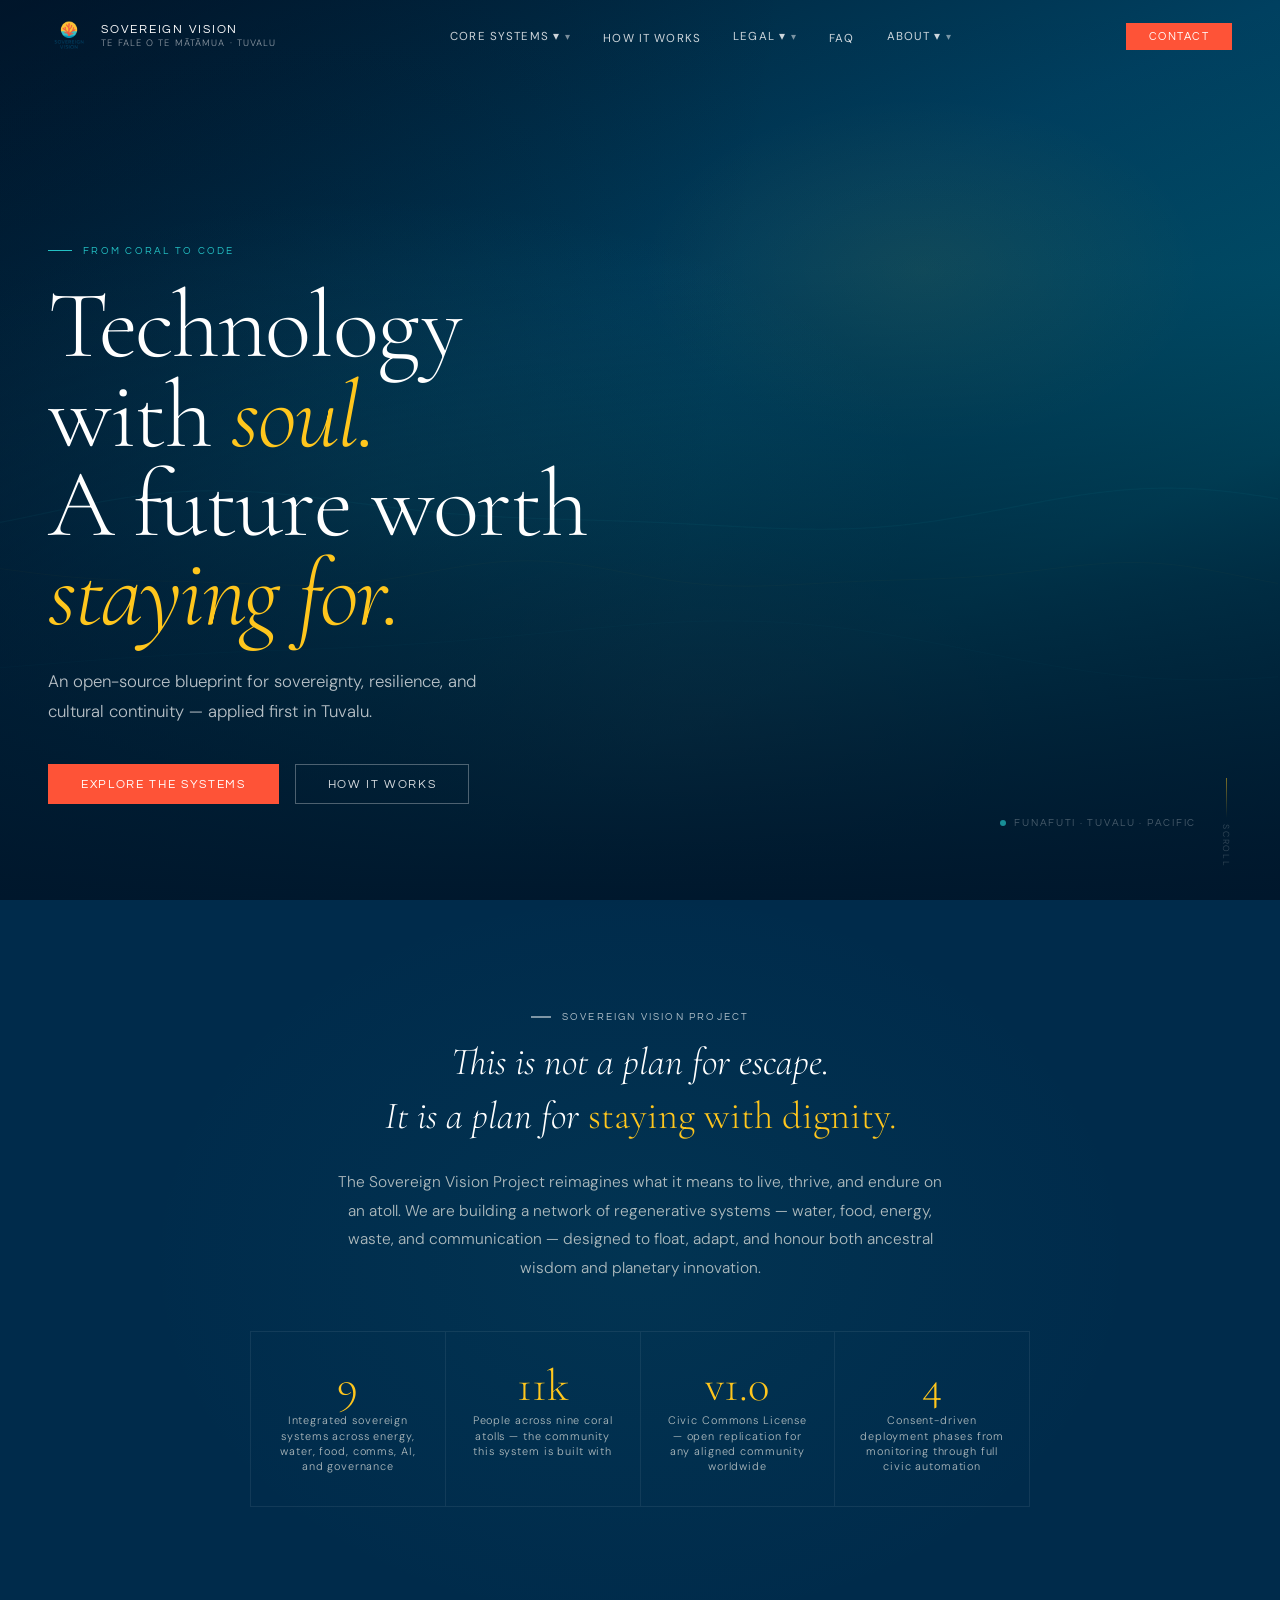
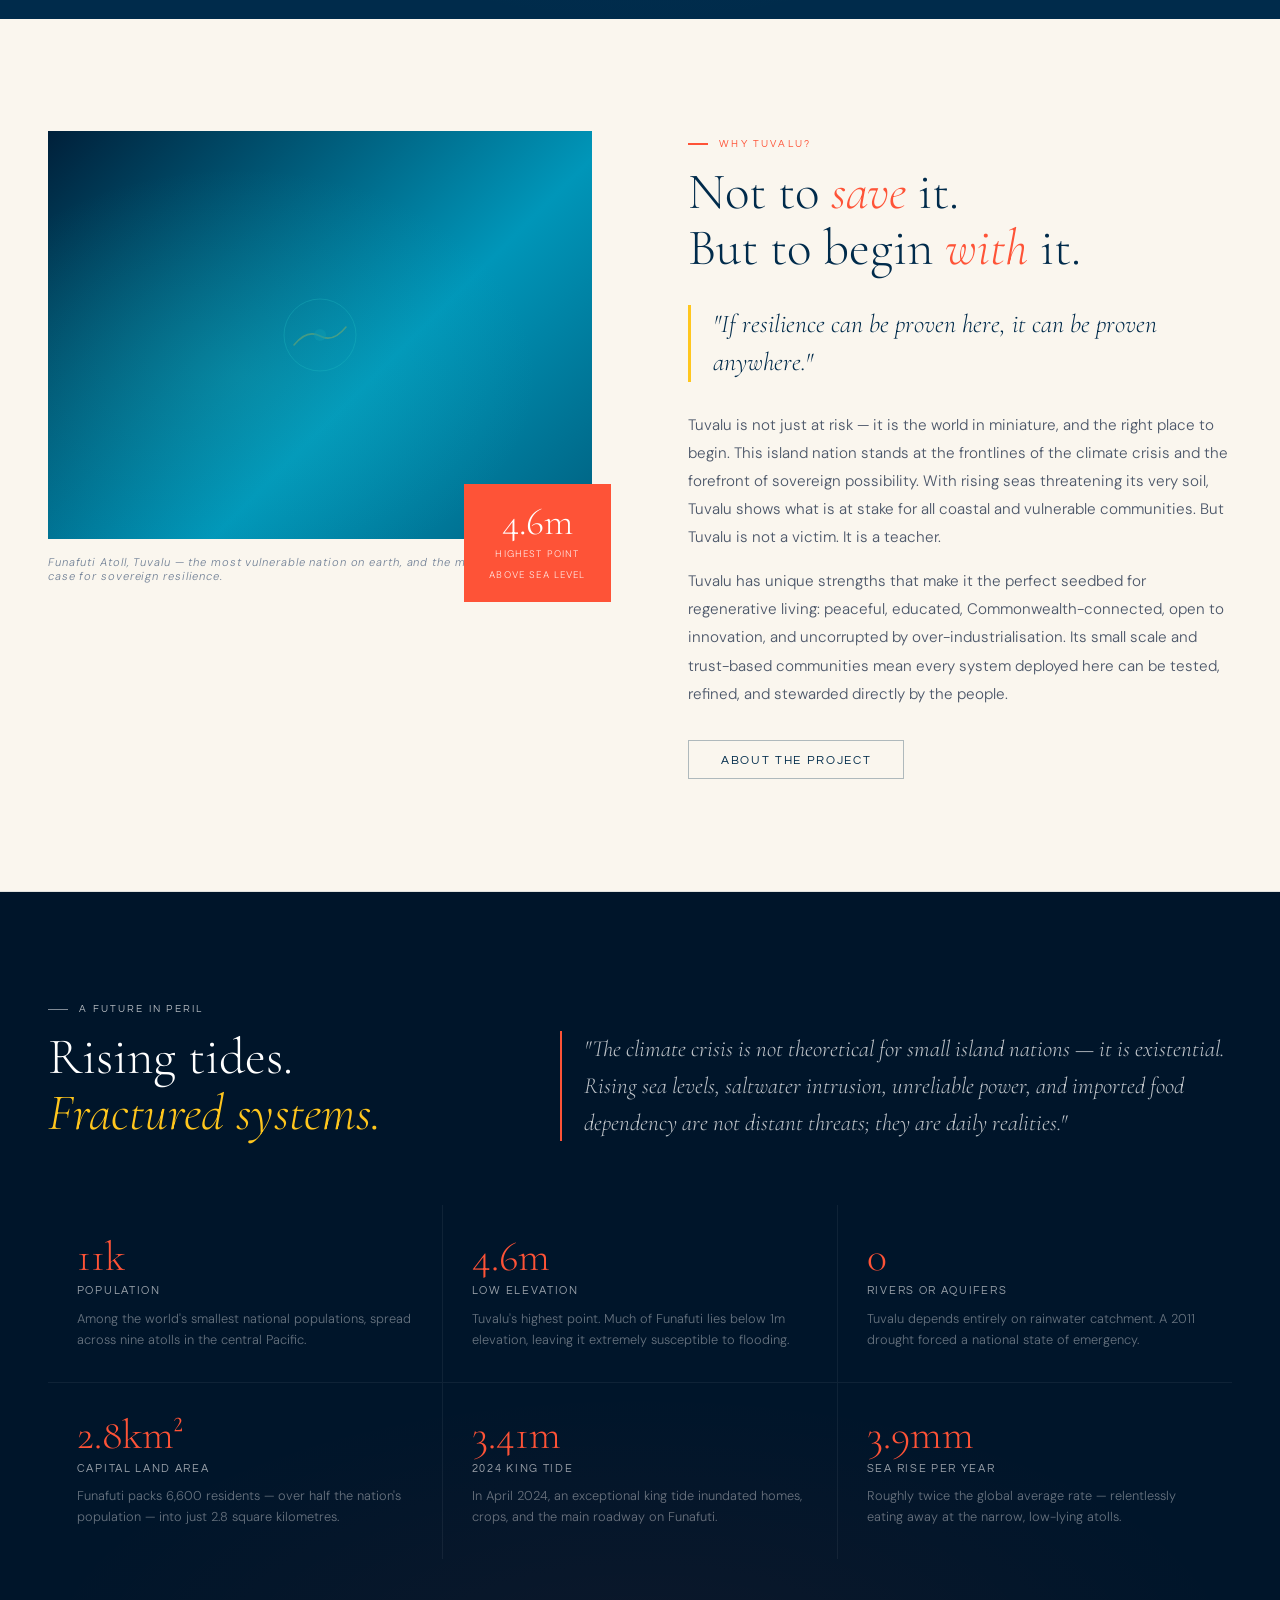
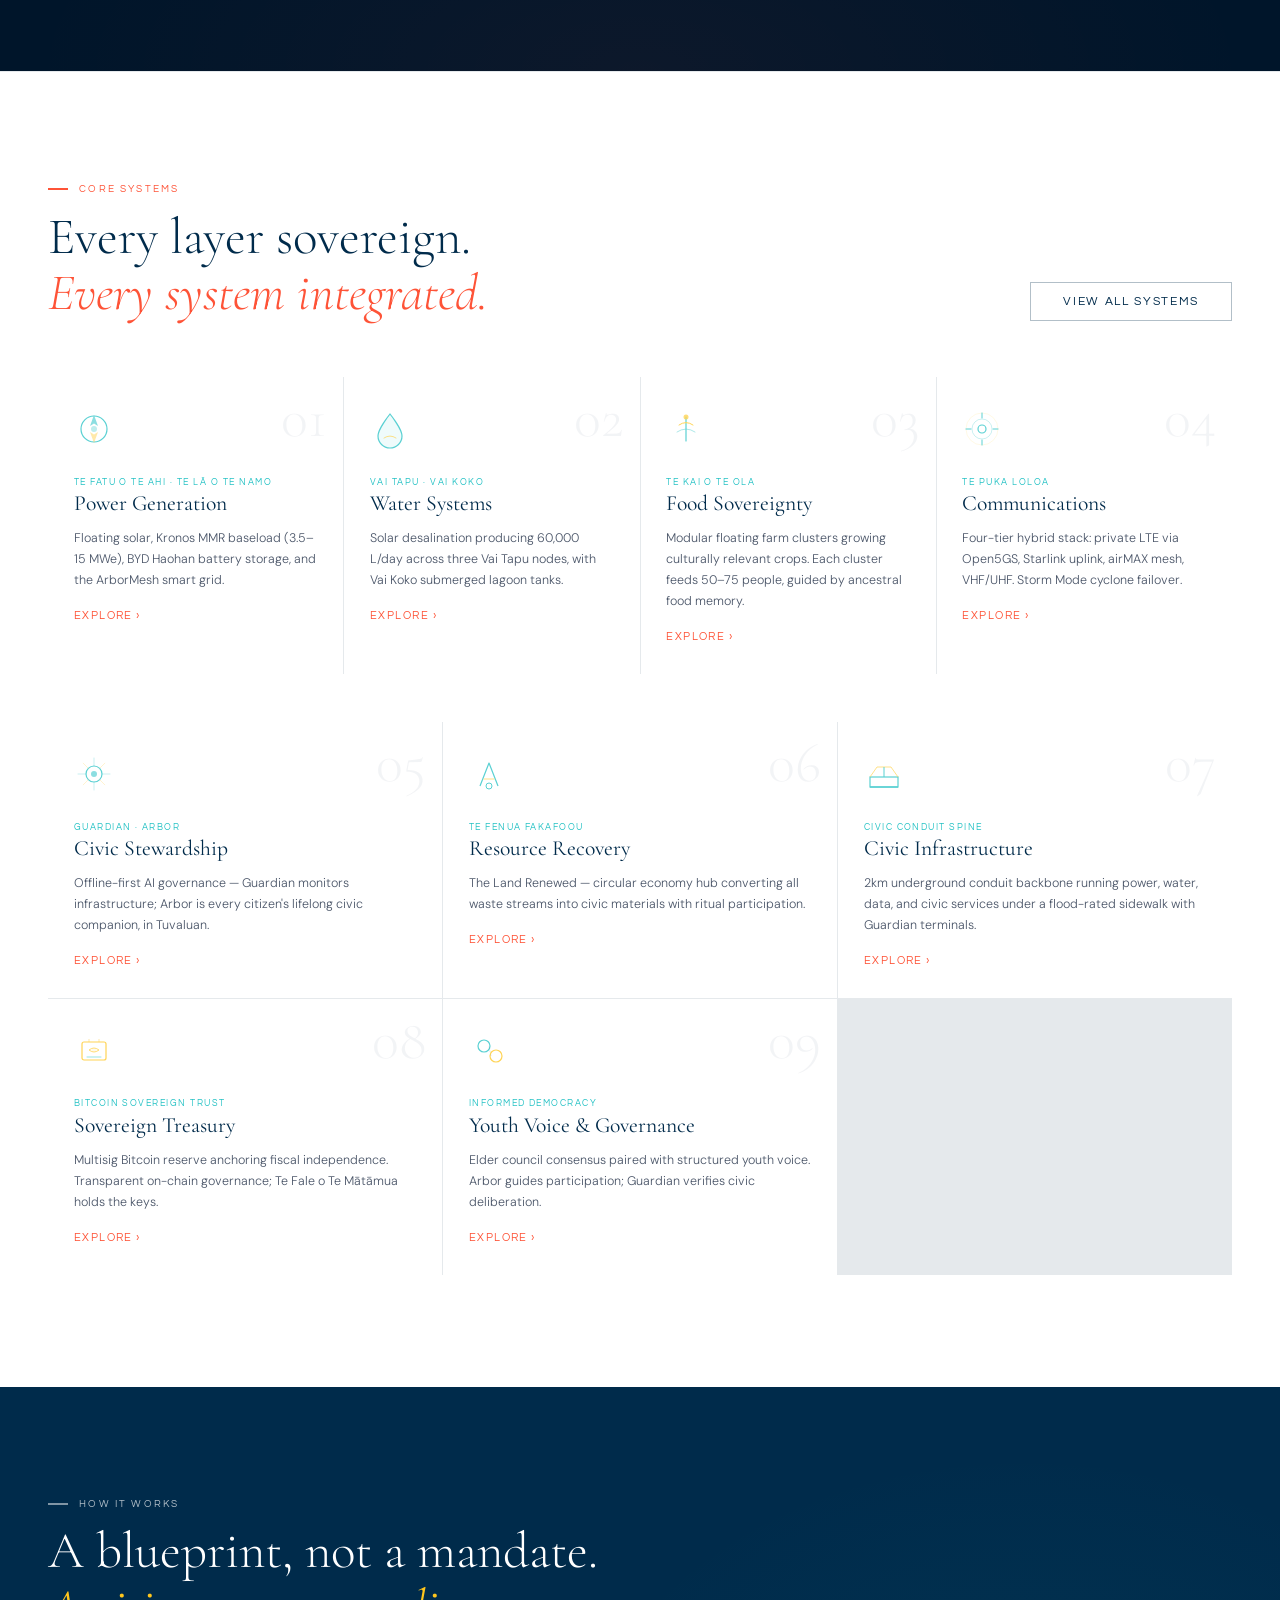
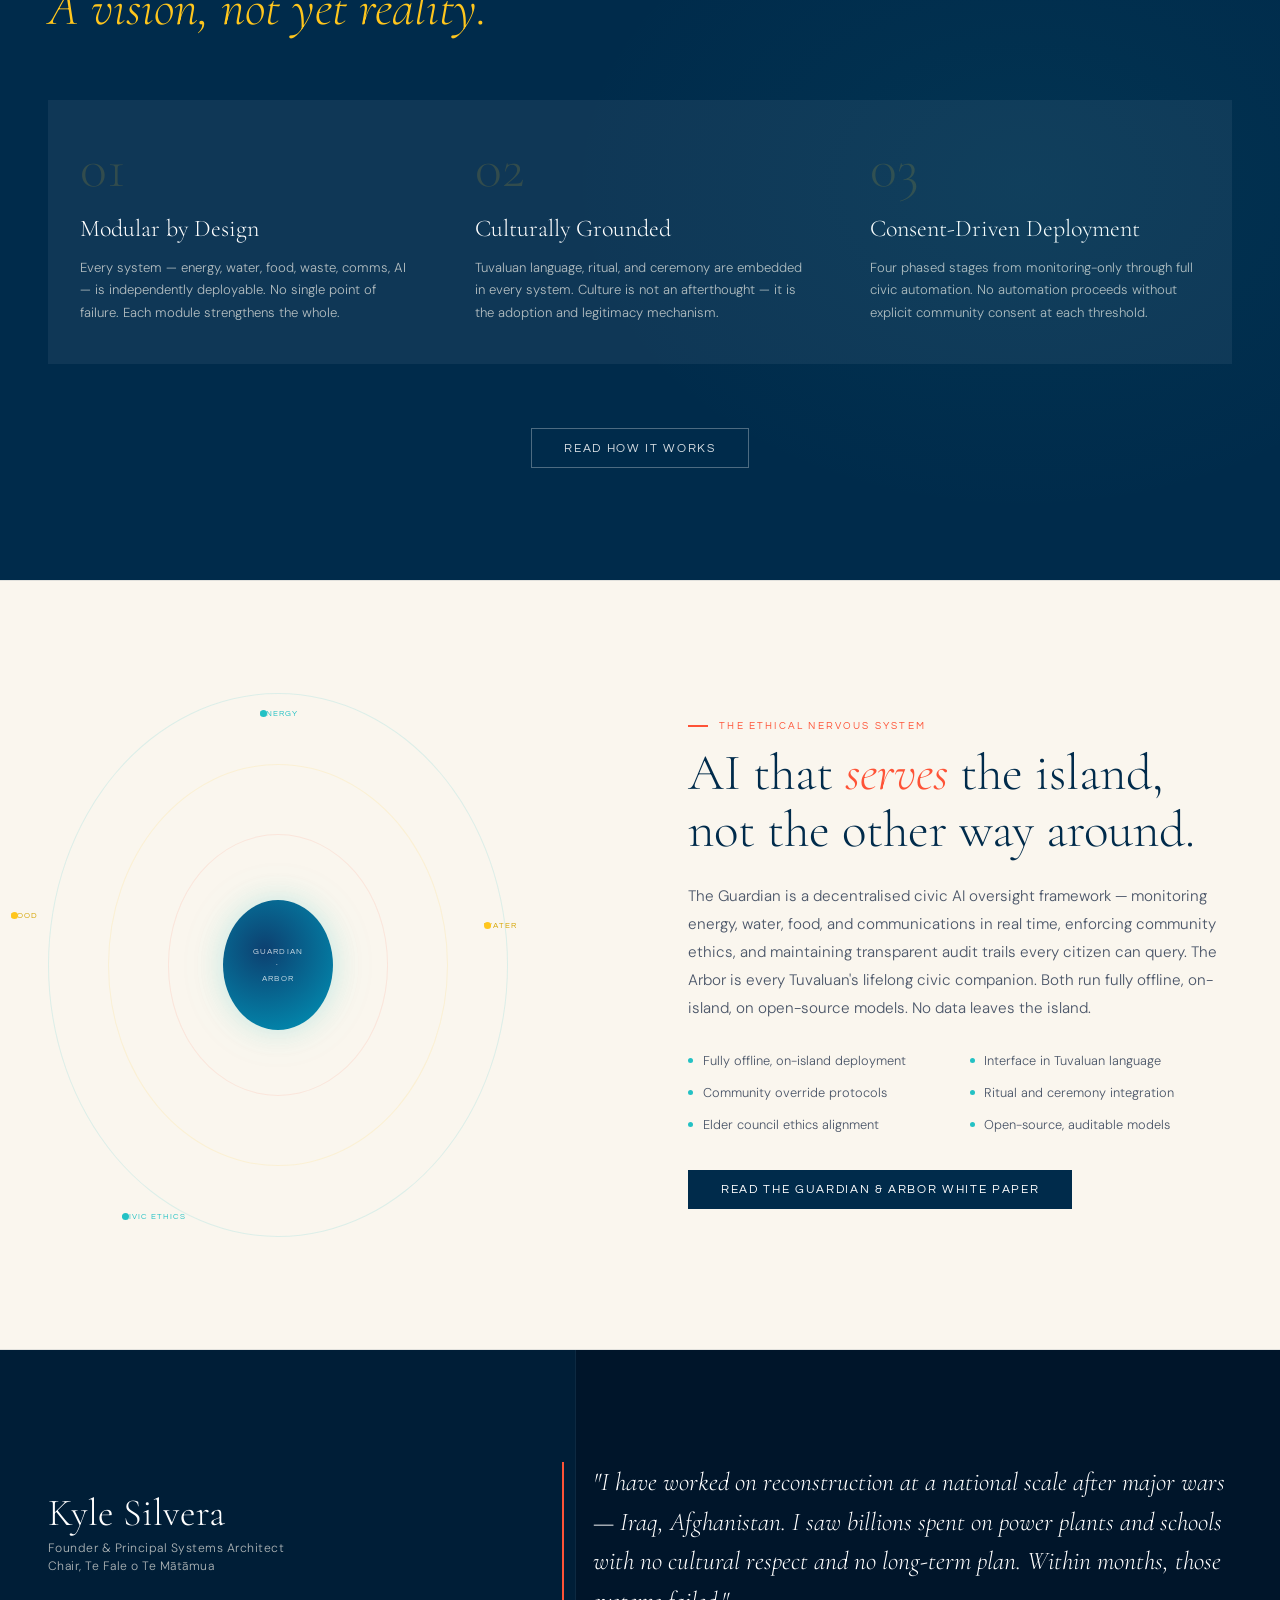
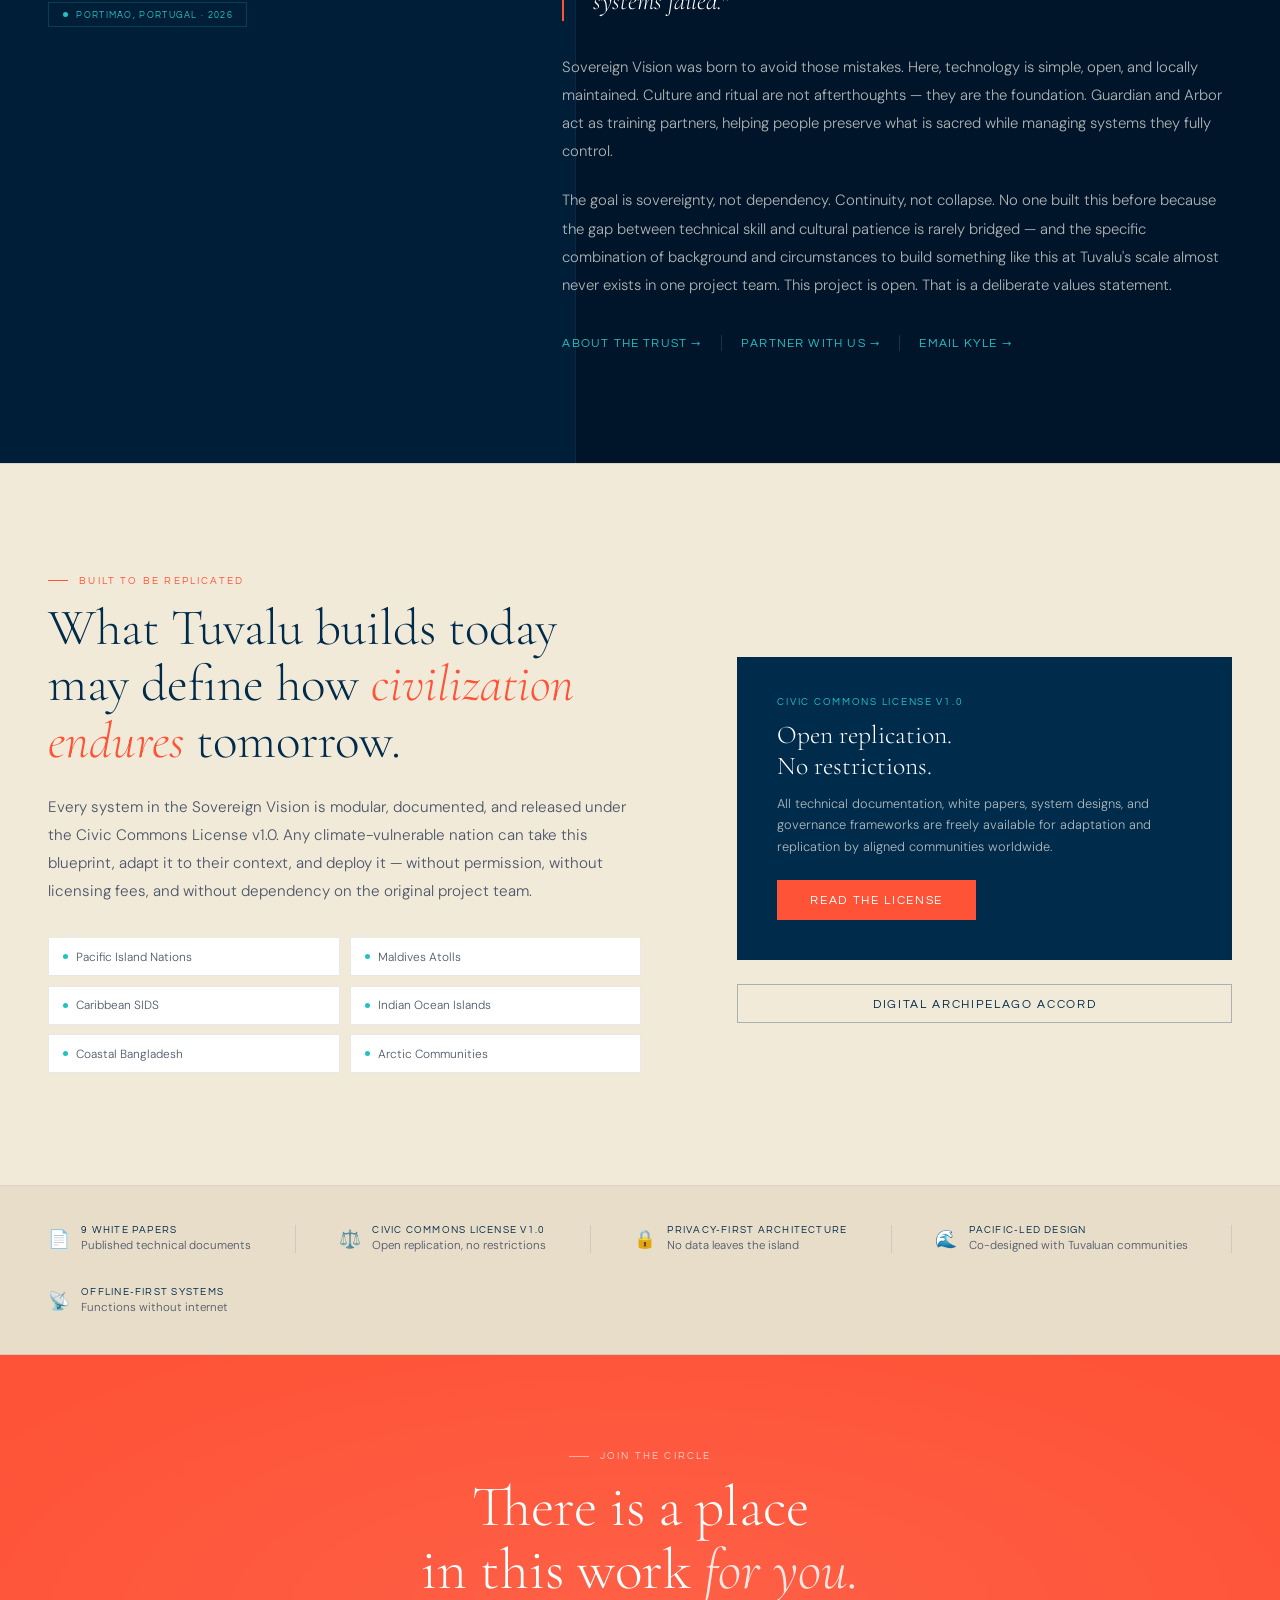
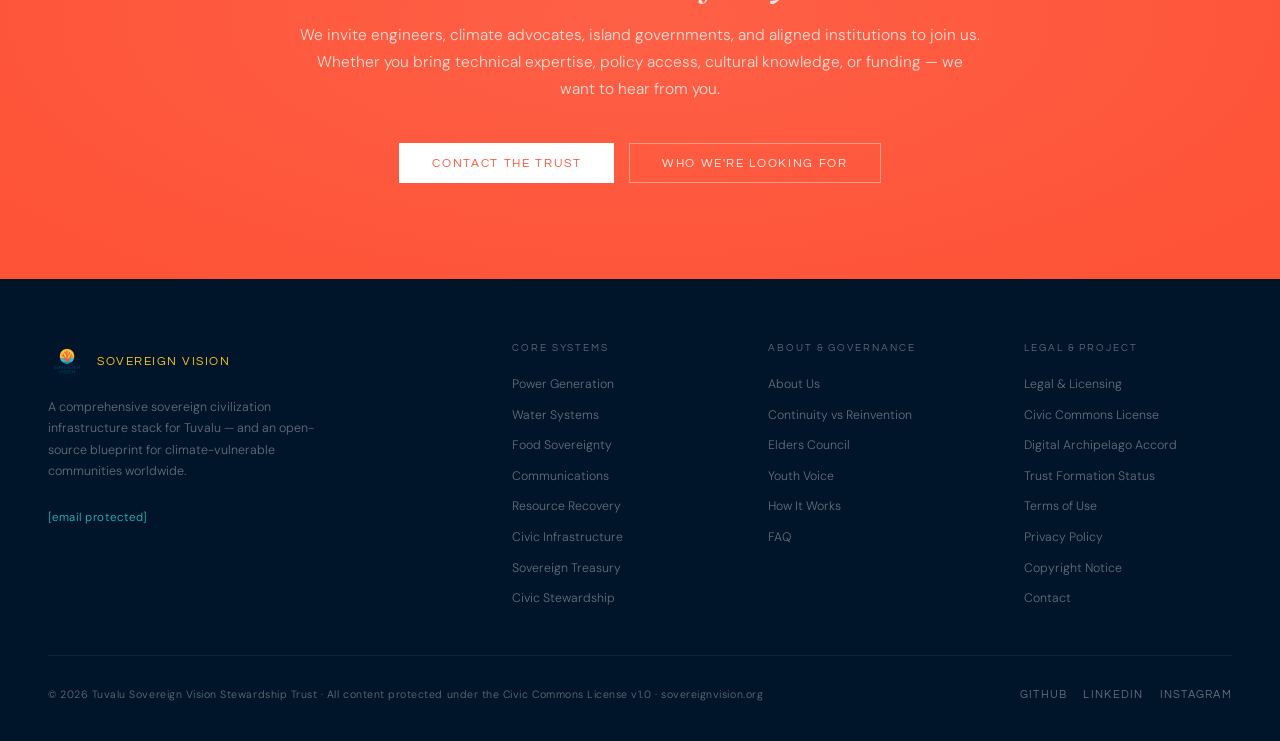
==== index.html @ a1f34cdb "Add files via upload" ====
<!DOCTYPE html>
<html lang="en">
<head>
<meta charset="UTF-8">
<meta name="viewport" content="width=device-width, initial-scale=1.0">
<meta name="description" content="Sovereign Vision — A regenerative future for island nations. An open-source blueprint for sovereignty, applied first in Tuvalu.">
<title>Sovereign Vision – A Regenerative Future for Island Nations</title>
<link rel="icon" type="image/png" href="images/favicon.png">
<link rel="preconnect" href="https://fonts.googleapis.com">
<link rel="preconnect" href="https://fonts.gstatic.com" crossorigin>
<link href="https://fonts.googleapis.com/css2?family=Cormorant+Garamond:ital,wght@0,300;0,400;0,600;1,300;1,400;1,600&family=Questrial&family=DM+Sans:opsz,wght@9..40,300;9..40,400;9..40,500&display=swap" rel="stylesheet">

<style>
/* ═══════════════════════════════════════════════
   DESIGN TOKENS — Logo-accurate colours
   Coral   #fe5337  Gold    #ffc61d
   Teal    #23c1c4  Navy    #002b4b
═══════════════════════════════════════════════ */
:root {
  --coral:        #fe5337;
  --coral-dim:    #c9402a;
  --coral-pale:   rgba(254,83,55,0.08);
  --gold:         #ffc61d;
  --gold-dim:     #d4a400;
  --gold-pale:    rgba(255,198,29,0.10);
  --teal:         #23c1c4;
  --teal-dim:     #0096b9;
  --teal-pale:    rgba(35,193,196,0.09);
  --navy:         #002b4b;
  --navy-mid:     #00203a;
  --navy-deep:    #00152a;
  --navy-light:   #0d4070;
  --cream:        #faf6ee;
  --cream-mid:    #f2ead8;
  --cream-dark:   #e8ddc8;
  --stone:        #4a5568;
  --stone-light:  #718096;
  --white:        #ffffff;
  --text-on-dark: rgba(250,246,238,0.70);
  --text-dimmer:  rgba(250,246,238,0.40);
  --border-light: rgba(0,43,75,0.10);
  --border-gold:  rgba(255,198,29,0.18);
  --border-teal:  rgba(35,193,196,0.20);
  --ease:         cubic-bezier(0.22,1,0.36,1);
}

@media (prefers-reduced-motion: reduce) {
  *,*::before,*::after { animation-duration:.01ms!important; transition-duration:.01ms!important; }
  .reveal { opacity:1!important; transform:none!important; }
}
*,*::before,*::after { box-sizing:border-box; margin:0; padding:0; }
html { scroll-behavior:smooth; }
body {
  background: var(--cream);
  color: var(--navy);
  font-family: 'DM Sans', sans-serif;
  font-weight: 300;
  overflow-x: hidden;
  -webkit-font-smoothing: antialiased;
}

/* ═══════════════════════════════════════════════
   NAV
═══════════════════════════════════════════════ */
nav {
  position: fixed;
  top:0; left:0; right:0;
  z-index: 200;
  padding: 0 3rem;
  height: 72px;
  display: flex;
  align-items: center;
  justify-content: space-between;
  transition: background .4s, box-shadow .4s;
}
nav.scrolled {
  background: rgba(255,255,255,0.96);
  box-shadow: 0 1px 0 var(--border-light), 0 4px 24px rgba(0,43,75,0.06);
  backdrop-filter: blur(12px);
}
.nav-logo {
  display: flex;
  align-items: center;
  gap: .7rem;
  text-decoration: none;
  flex-shrink: 0;
}
.nav-logo img {
  width: 42px; height: 42px;
  object-fit: contain;
  display: block;
}
.nav-logo-text {
  font-family: 'Questrial', sans-serif;
  font-size: .78rem;
  letter-spacing: .14em;
  text-transform: uppercase;
  color: var(--navy);
  line-height: 1.25;
}
.nav-logo-text span {
  display: block;
  font-size: .58rem;
  letter-spacing: .12em;
  color: var(--stone-light);
  font-family: 'DM Sans', sans-serif;
}
/* hero state — logo text white */
nav:not(.scrolled) .nav-logo-text { color: var(--white); }
nav:not(.scrolled) .nav-logo-text span { color: rgba(255,255,255,.55); }

.nav-links {
  display: flex;
  align-items: center;
  gap: 2rem;
  list-style: none;
}
.nav-links a {
  font-size: .72rem;
  letter-spacing: .1em;
  text-transform: uppercase;
  color: rgba(255,255,255,.8);
  text-decoration: none;
  font-weight: 400;
  transition: color .25s;
  white-space: nowrap;
}
nav.scrolled .nav-links a { color: var(--stone); }
.nav-links a:hover { color: var(--coral) !important; }

/* Dropdown */
.nav-dropdown { position: relative; }
.nav-dropdown > a { display: flex; align-items: center; gap: .3rem; }
.nav-dropdown > a::after {
  content: '▾';
  font-size: .6rem;
  opacity: .6;
  transition: transform .25s;
}
.nav-dropdown.active > a::after { transform: rotate(180deg); }

/* Bridge: invisible pseudo-element fills gap between trigger and menu
   so mouse travel from link → menu never leaves the hover zone */
.nav-dropdown::after {
  content: '';
  position: absolute;
  top: 100%;
  left: -20px;
  right: -20px;
  height: 16px; /* covers the gap */
  background: transparent;
  display: none;
}
.nav-dropdown.active::after { display: block; }

.dropdown-menu {
  position: absolute;
  top: calc(100% + 8px); /* 8px visual gap — bridged by ::after pseudo */
  left: 50%;
  min-width: 220px;
  background: var(--white);
  border: 1px solid var(--border-light);
  box-shadow: 0 12px 40px rgba(0,43,75,0.12);
  padding: .5rem 0;
  /* Collapsed state */
  opacity: 0;
  pointer-events: none;
  transform: translateX(-50%) translateY(-6px);
  transition: opacity .2s var(--ease), transform .2s var(--ease);
}
.nav-dropdown.active .dropdown-menu {
  opacity: 1;
  pointer-events: all;
  transform: translateX(-50%) translateY(0);
}
.dropdown-menu a {
  display: block;
  padding: .6rem 1.2rem;
  font-size: .72rem;
  letter-spacing: .07em;
  text-transform: uppercase;
  color: var(--navy) !important;
  text-decoration: none;
  transition: background .18s, color .18s;
  white-space: nowrap;
}
.dropdown-menu a:hover {
  background: var(--coral-pale);
  color: var(--coral) !important;
}

.nav-cta {
  background: var(--coral);
  color: var(--white) !important;
  padding: .5rem 1.4rem;
  font-size: .7rem;
  letter-spacing: .14em;
  text-transform: uppercase;
  font-family: 'Questrial', sans-serif;
  text-decoration: none;
  transition: background .25s, transform .2s;
  white-space: nowrap;
  flex-shrink: 0;
}
.nav-cta:hover { background: var(--coral-dim); transform: translateY(-1px); }

.hamburger {
  display: none;
  flex-direction: column;
  gap: 5px;
  cursor: pointer;
  padding: 4px;
}
.hamburger span {
  width: 22px; height: 1.5px;
  background: var(--white);
  display: block;
  transition: all .3s var(--ease);
}
nav.scrolled .hamburger span { background: var(--navy); }
.hamburger.open span:nth-child(1) { transform: rotate(45deg) translate(4.7px,4.7px); }
.hamburger.open span:nth-child(2) { opacity:0; }
.hamburger.open span:nth-child(3) { transform: rotate(-45deg) translate(4.7px,-4.7px); }

.mobile-menu {
  display: none;
  position: fixed;
  inset: 0;
  z-index: 199;
  background: var(--navy-deep);
  flex-direction: column;
  align-items: center;
  justify-content: center;
  gap: 1.8rem;
  opacity: 0;
  pointer-events: none;
  transition: opacity .35s;
}
.mobile-menu.open { opacity:1; pointer-events:all; }
.mobile-menu a {
  font-family: 'Cormorant Garamond', serif;
  font-size: 2rem;
  font-weight: 300;
  color: var(--white);
  text-decoration: none;
  letter-spacing: .04em;
  transition: color .25s;
}
.mobile-menu a:hover { color: var(--gold); }
.mobile-menu .m-cta {
  font-family: 'Questrial', sans-serif;
  font-size: .76rem;
  letter-spacing: .16em;
  text-transform: uppercase;
  color: var(--coral);
  border: 1px solid var(--coral);
  padding: .65rem 2rem;
  margin-top: .5rem;
}

/* ═══════════════════════════════════════════════
   HERO — video background, full viewport
═══════════════════════════════════════════════ */
.hero {
  position: relative;
  width: 100%;
  height: 100vh;
  min-height: 600px;
  overflow: hidden;
  display: flex;
  flex-direction: column;
  justify-content: flex-end;
}
.hero-video-wrap {
  position: absolute;
  inset: 0;
  z-index: 0;
}
.hero-video-wrap video {
  width:100%; height:100%;
  object-fit: cover;
  filter: brightness(.48) saturate(.75);
}
.hero-fallback {
  position: absolute;
  inset: 0;
  background: linear-gradient(155deg, var(--navy-deep) 0%, #004060 40%, #005870 70%, #003850 100%);
}
.hero-fallback-orb {
  position: absolute;
  inset: 0;
  background:
    radial-gradient(ellipse 70% 55% at 30% 55%, rgba(35,193,196,.15) 0%, transparent 60%),
    radial-gradient(ellipse 40% 35% at 72% 30%, rgba(255,198,29,.07) 0%, transparent 55%),
    radial-gradient(ellipse 50% 40% at 55% 80%, rgba(254,83,55,.06) 0%, transparent 50%);
}
.hero-overlay {
  position: absolute;
  inset: 0;
  background:
    linear-gradient(to top, rgba(0,21,42,.95) 0%, rgba(0,21,42,.6) 35%, rgba(0,21,42,.1) 70%, transparent 100%),
    linear-gradient(100deg, rgba(0,21,42,.5) 0%, transparent 55%);
  z-index: 1;
}
#wave-canvas {
  position: absolute;
  inset: 0;
  z-index: 2;
  pointer-events: none;
  opacity: .15;
}

.hero-inner {
  position: relative;
  z-index: 3;
  max-width: 1360px;
  margin: 0 auto;
  width: 100%;
  padding: 0 3rem 6rem;
}
.hero-tag {
  display: inline-flex;
  align-items: center;
  gap: .7rem;
  font-family: 'Questrial', sans-serif;
  font-size: .64rem;
  letter-spacing: .22em;
  text-transform: uppercase;
  color: var(--teal);
  margin-bottom: 1.6rem;
  opacity: 0;
  animation: fadeUp .8s .4s var(--ease) forwards;
}
.hero-tag::before {
  content: '';
  width: 24px; height: 1px;
  background: var(--teal);
  flex-shrink: 0;
}
.hero-h1 {
  font-family: 'Cormorant Garamond', serif;
  font-size: clamp(3rem, 7.5vw, 8rem);
  font-weight: 300;
  line-height: .93;
  color: var(--white);
  max-width: 820px;
  letter-spacing: -.02em;
  margin-bottom: 1.8rem;
  opacity: 0;
  animation: fadeUp .9s .6s var(--ease) forwards;
}
.hero-h1 em { font-style: italic; color: var(--gold); }
.hero-sub {
  font-size: clamp(.9rem,1.4vw,1.05rem);
  color: rgba(255,255,255,.72);
  max-width: 480px;
  line-height: 1.75;
  margin-bottom: 2.4rem;
  opacity: 0;
  animation: fadeUp .9s .8s var(--ease) forwards;
}
.hero-actions {
  display: flex;
  gap: 1rem;
  flex-wrap: wrap;
  opacity: 0;
  animation: fadeUp .9s 1s var(--ease) forwards;
}
.btn-coral {
  background: var(--coral);
  color: var(--white);
  border: 1.5px solid var(--coral);
  padding: .8rem 2rem;
  font-family: 'Questrial', sans-serif;
  font-size: .74rem;
  letter-spacing: .14em;
  text-transform: uppercase;
  text-decoration: none;
  display: inline-block;
  transition: background .25s, transform .2s;
}
.btn-coral:hover { background: var(--coral-dim); border-color: var(--coral-dim); transform: translateY(-2px); }
.btn-ghost {
  background: transparent;
  color: rgba(255,255,255,.85);
  border: 1.5px solid rgba(255,255,255,.3);
  padding: .8rem 2rem;
  font-family: 'Questrial', sans-serif;
  font-size: .74rem;
  letter-spacing: .14em;
  text-transform: uppercase;
  text-decoration: none;
  display: inline-block;
  transition: all .25s;
}
.btn-ghost:hover { border-color: var(--white); color: var(--white); transform: translateY(-2px); }
.btn-navy {
  background: var(--navy);
  color: var(--white);
  border: 1.5px solid var(--navy);
  padding: .8rem 2rem;
  font-family: 'Questrial', sans-serif;
  font-size: .74rem;
  letter-spacing: .14em;
  text-transform: uppercase;
  text-decoration: none;
  display: inline-block;
  transition: all .25s;
}
.btn-navy:hover { background: var(--navy-mid); transform: translateY(-2px); }
.btn-outline-navy {
  background: transparent;
  color: var(--navy);
  border: 1.5px solid rgba(0,43,75,.3);
  padding: .8rem 2rem;
  font-family: 'Questrial', sans-serif;
  font-size: .74rem;
  letter-spacing: .14em;
  text-transform: uppercase;
  text-decoration: none;
  display: inline-block;
  transition: all .25s;
}
.btn-outline-navy:hover { border-color: var(--navy); background: var(--navy); color: var(--white); transform: translateY(-2px); }

/* hero bottom bar */
.hero-meta {
  position: absolute;
  bottom: 2rem;
  right: 3rem;
  z-index: 3;
  display: flex;
  align-items: center;
  gap: 1.5rem;
  opacity: 0;
  animation: fadeIn .8s 1.8s forwards;
}
.hero-loc {
  display: flex;
  align-items: center;
  gap: .5rem;
  font-size: .6rem;
  letter-spacing: .18em;
  text-transform: uppercase;
  color: rgba(255,255,255,.4);
  font-family: 'Questrial', sans-serif;
}
.pulse-dot {
  width: 6px; height: 6px;
  background: var(--teal);
  border-radius: 50%;
  animation: pulseDot 2.5s 2s infinite;
}
@keyframes pulseDot {
  0%,100% { box-shadow: 0 0 0 0 rgba(35,193,196,.5); }
  50% { box-shadow: 0 0 0 6px rgba(35,193,196,0); }
}
.scroll-hint {
  display: flex;
  flex-direction: column;
  align-items: center;
  gap: .4rem;
}
.scroll-hint span {
  font-size: .55rem;
  letter-spacing: .2em;
  text-transform: uppercase;
  color: rgba(255,255,255,.3);
  writing-mode: vertical-rl;
}
.scroll-bar {
  width: 1px; height: 40px;
  background: linear-gradient(to bottom, rgba(255,198,29,.7), transparent);
  animation: scrollAnim 2.4s 2s infinite;
}
@keyframes scrollAnim {
  0%,100% { opacity:.3; }
  50% { opacity:.9; }
}

/* ═══════════════════════════════════════════════
   SHARED LAYOUT
═══════════════════════════════════════════════ */
.container {
  max-width: 1360px;
  margin: 0 auto;
  padding: 0 3rem;
}
.section-tag {
  font-family: 'Questrial', sans-serif;
  font-size: .62rem;
  letter-spacing: .22em;
  text-transform: uppercase;
  color: var(--coral);
  margin-bottom: .9rem;
  display: flex;
  align-items: center;
  gap: .7rem;
}
.section-tag::before {
  content: '';
  width: 20px; height: 1.5px;
  background: var(--coral);
  flex-shrink: 0;
}
.section-tag.teal { color: var(--teal-dim); }
.section-tag.teal::before { background: var(--teal-dim); }
.section-tag.gold { color: var(--gold-dim); }
.section-tag.gold::before { background: var(--gold-dim); }
.section-tag.white { color: rgba(255,255,255,.7); }
.section-tag.white::before { background: rgba(255,255,255,.5); }

.h2 {
  font-family: 'Cormorant Garamond', serif;
  font-size: clamp(2.2rem,4vw,4rem);
  font-weight: 300;
  line-height: 1.1;
  color: var(--navy);
}
.h2 em { font-style: italic; color: var(--coral); }
.h2-white { color: var(--white); }
.h2-white em { color: var(--gold); }
.h3 {
  font-family: 'Cormorant Garamond', serif;
  font-size: clamp(1.5rem,2.5vw,2rem);
  font-weight: 300;
  line-height: 1.2;
  color: var(--navy);
}
.body-text {
  font-size: .95rem;
  line-height: 1.85;
  color: var(--stone);
}
.body-text-white {
  font-size: .95rem;
  line-height: 1.85;
  color: var(--text-on-dark);
}

/* Scroll reveal */
.reveal {
  opacity: 0;
  transform: translateY(22px);
  transition: opacity .8s var(--ease), transform .8s var(--ease);
}
.reveal.visible { opacity:1; transform:none; }
.reveal-left {
  opacity: 0;
  transform: translateX(-24px);
  transition: opacity .8s var(--ease), transform .8s var(--ease);
}
.reveal-left.visible { opacity:1; transform:none; }

/* ═══════════════════════════════════════════════
   INTRO — dark navy, centered statement
═══════════════════════════════════════════════ */
.intro-section {
  background: var(--navy);
  padding: 7rem 3rem;
  text-align: center;
  position: relative;
  overflow: hidden;
}
.intro-section::before {
  content: '';
  position: absolute;
  inset: 0;
  background:
    radial-gradient(ellipse 60% 80% at 50% 50%, rgba(35,193,196,.06) 0%, transparent 65%);
  pointer-events: none;
}
.intro-tagline {
  font-family: 'Cormorant Garamond', serif;
  font-size: clamp(1.6rem,3vw,3rem);
  font-weight: 300;
  font-style: italic;
  color: var(--white);
  max-width: 820px;
  margin: 0 auto 1.5rem;
  line-height: 1.4;
  position: relative;
  z-index: 1;
}
.intro-tagline strong { font-style: normal; font-weight: 300; color: var(--gold); }
.intro-body {
  max-width: 620px;
  margin: 0 auto 3rem;
  font-size: .97rem;
  line-height: 1.85;
  color: var(--text-on-dark);
  position: relative;
  z-index: 1;
}
.intro-stats {
  display: flex;
  justify-content: center;
  gap: 0;
  border: 1px solid rgba(255,255,255,.07);
  max-width: 780px;
  margin: 0 auto;
  position: relative;
  z-index: 1;
}
.stat {
  flex: 1;
  padding: 2rem 1.5rem;
  border-right: 1px solid rgba(255,255,255,.07);
  text-align: center;
  transition: background .3s;
}
.stat:last-child { border-right: none; }
.stat:hover { background: rgba(255,255,255,.03); }
.stat-n {
  font-family: 'Cormorant Garamond', serif;
  font-size: 2.8rem;
  font-weight: 300;
  color: var(--gold);
  line-height: 1;
  margin-bottom: .3rem;
}
.stat-l {
  font-size: .68rem;
  letter-spacing: .08em;
  color: var(--text-on-dark);
  line-height: 1.4;
}

/* ═══════════════════════════════════════════════
   WHY TUVALU — light cream, two col
═══════════════════════════════════════════════ */
.why-section {
  background: var(--cream);
  padding: 7rem 3rem;
  border-bottom: 1px solid var(--border-light);
}
.why-inner {
  max-width: 1360px;
  margin: 0 auto;
  display: grid;
  grid-template-columns: 1fr 1fr;
  gap: 6rem;
  align-items: start;
}
.why-image-block {
  position: relative;
}
.why-image-box {
  width: 100%;
  aspect-ratio: 4/3;
  background: linear-gradient(135deg, var(--navy-mid) 0%, var(--teal-dim) 60%, #006080 100%);
  position: relative;
  overflow: hidden;
}
.why-image-box::after {
  content: '';
  position: absolute;
  inset: 0;
  background: radial-gradient(ellipse at 35% 60%, rgba(35,193,196,.2) 0%, transparent 60%);
}
.why-image-caption {
  margin-top: 1rem;
  font-size: .7rem;
  color: var(--stone-light);
  letter-spacing: .08em;
  font-style: italic;
}
.why-stat-pill {
  position: absolute;
  bottom: -1.2rem;
  right: -1.2rem;
  background: var(--coral);
  color: var(--white);
  padding: 1.2rem 1.6rem;
  text-align: center;
}
.why-stat-pill .n {
  font-family: 'Cormorant Garamond', serif;
  font-size: 2.4rem;
  font-weight: 300;
  line-height: 1;
  display: block;
}
.why-stat-pill .l {
  font-size: .6rem;
  letter-spacing: .12em;
  text-transform: uppercase;
  opacity: .85;
}
.why-content { padding-top: .5rem; }
.why-pull {
  font-family: 'Cormorant Garamond', serif;
  font-size: clamp(1.3rem,2vw,1.75rem);
  font-weight: 300;
  font-style: italic;
  color: var(--navy);
  border-left: 3px solid var(--gold);
  padding-left: 1.4rem;
  margin: 1.8rem 0;
  line-height: 1.5;
}

/* ═══════════════════════════════════════════════
   PERIL — dark band, stats grid
═══════════════════════════════════════════════ */
.peril-section {
  background: var(--navy-deep);
  padding: 7rem 3rem;
  position: relative;
  overflow: hidden;
}
.peril-section::before {
  content: '';
  position: absolute;
  inset: 0;
  background: radial-gradient(ellipse 80% 60% at 50% 100%, rgba(254,83,55,.05) 0%, transparent 60%);
  pointer-events: none;
}
.peril-header {
  display: grid;
  grid-template-columns: 1fr 1.5fr;
  gap: 4rem;
  align-items: end;
  max-width: 1360px;
  margin: 0 auto 4rem;
}
.peril-blockquote {
  font-family: 'Cormorant Garamond', serif;
  font-size: clamp(1.1rem,1.8vw,1.5rem);
  font-weight: 300;
  font-style: italic;
  color: rgba(255,255,255,.75);
  line-height: 1.6;
  border-left: 2px solid var(--coral);
  padding-left: 1.4rem;
}
.peril-grid {
  display: grid;
  grid-template-columns: repeat(3, 1fr);
  gap: 1px;
  background: rgba(255,255,255,.06);
  max-width: 1360px;
  margin: 0 auto;
}
.peril-card {
  background: var(--navy-deep);
  padding: 2rem 1.8rem;
  transition: background .3s;
  text-decoration: none;
  display: block;
}
.peril-card:hover { background: rgba(255,255,255,.03); }
.peril-card-n {
  font-family: 'Cormorant Garamond', serif;
  font-size: 2.6rem;
  font-weight: 300;
  color: var(--coral);
  line-height: 1;
  margin-bottom: .4rem;
}
.peril-card-title {
  font-family: 'Questrial', sans-serif;
  font-size: .66rem;
  letter-spacing: .16em;
  text-transform: uppercase;
  color: rgba(255,255,255,.6);
  margin-bottom: .7rem;
}
.peril-card-text {
  font-size: .8rem;
  color: rgba(255,255,255,.4);
  line-height: 1.65;
}

/* ═══════════════════════════════════════════════
   SYSTEMS GRID — cream bg, link cards
═══════════════════════════════════════════════ */
.systems-section {
  background: var(--white);
  padding: 7rem 3rem;
  border-top: 1px solid var(--border-light);
}
.systems-header {
  display: flex;
  align-items: flex-end;
  justify-content: space-between;
  gap: 2rem;
  margin-bottom: 3.5rem;
  flex-wrap: wrap;
  max-width: 1360px;
  margin-left: auto;
  margin-right: auto;
}
.systems-grid {
  display: grid;
  grid-template-columns: repeat(4, 1fr);
  gap: 1px;
  background: var(--border-light);
  max-width: 1360px;
  margin: 0 auto 3rem;
}
.sys-card {
  background: var(--white);
  padding: 2rem 1.6rem 1.8rem;
  text-decoration: none;
  display: block;
  position: relative;
  transition: background .3s;
  overflow: hidden;
}
.sys-card::after {
  content: '';
  position: absolute;
  bottom: 0; left: 0; right: 0;
  height: 3px;
  background: var(--coral);
  transform: scaleX(0);
  transform-origin: left;
  transition: transform .35s var(--ease);
}
.sys-card:hover { background: #fefcf9; }
.sys-card:hover::after { transform: scaleX(1); }
.sys-icon {
  width: 40px; height: 40px;
  margin-bottom: 1.4rem;
  opacity: .75;
  transition: opacity .3s;
}
.sys-card:hover .sys-icon { opacity: 1; }
.sys-tuvaluan {
  font-family: 'Questrial', sans-serif;
  font-size: .58rem;
  letter-spacing: .16em;
  text-transform: uppercase;
  color: var(--teal);
  margin-bottom: .3rem;
}
.sys-name {
  font-family: 'Cormorant Garamond', serif;
  font-size: 1.35rem;
  font-weight: 400;
  color: var(--navy);
  margin-bottom: .75rem;
  line-height: 1.15;
}
.sys-desc {
  font-size: .78rem;
  color: var(--stone);
  line-height: 1.68;
}
.sys-link {
  display: inline-flex;
  align-items: center;
  gap: .4rem;
  margin-top: 1.2rem;
  font-size: .66rem;
  letter-spacing: .14em;
  text-transform: uppercase;
  color: var(--coral);
  font-family: 'Questrial', sans-serif;
  transition: gap .25s;
}
.sys-card:hover .sys-link { gap: .7rem; }
.sys-num {
  font-family: 'Cormorant Garamond', serif;
  font-size: 3.5rem;
  font-weight: 300;
  color: rgba(0,43,75,.05);
  position: absolute;
  top: .8rem; right: 1rem;
  line-height: 1;
  pointer-events: none;
  transition: color .3s;
}
.sys-card:hover .sys-num { color: rgba(254,83,55,.07); }

/* Systems row 2 — wider cards for remaining items */
.systems-row2 {
  display: grid;
  grid-template-columns: repeat(3, 1fr);
  background: var(--border-light);
  gap: 1px;
  max-width: 1360px;
  margin: 0 auto;
}

/* ═══════════════════════════════════════════════
   HOW IT WORKS — navy bg, 3 column
═══════════════════════════════════════════════ */
.how-section {
  background: var(--navy);
  padding: 7rem 3rem;
  position: relative;
  overflow: hidden;
}
.how-section::before {
  content: '';
  position: absolute;
  inset: 0;
  background: radial-gradient(ellipse 60% 70% at 80% 50%, rgba(35,193,196,.06) 0%, transparent 60%);
  pointer-events: none;
}
.how-inner {
  max-width: 1360px;
  margin: 0 auto;
}
.how-grid {
  display: grid;
  grid-template-columns: repeat(3, 1fr);
  gap: 1px;
  background: rgba(255,255,255,.06);
  margin-top: 4rem;
}
.how-card {
  background: transparent;
  padding: 2.5rem 2rem;
  transition: background .3s;
}
.how-card:hover { background: rgba(255,255,255,.03); }
.how-n {
  font-family: 'Cormorant Garamond', serif;
  font-size: 3.5rem;
  font-weight: 300;
  color: rgba(255,198,29,.15);
  line-height: 1;
  margin-bottom: 1.2rem;
}
.how-title {
  font-family: 'Cormorant Garamond', serif;
  font-size: 1.5rem;
  font-weight: 300;
  color: var(--white);
  margin-bottom: .8rem;
  line-height: 1.2;
}
.how-desc {
  font-size: .82rem;
  color: var(--text-on-dark);
  line-height: 1.72;
}
.how-cta {
  text-align: center;
  margin-top: 4rem;
}

/* ═══════════════════════════════════════════════
   GUARDIAN + ARBOR — split, cream
═══════════════════════════════════════════════ */
.guardian-section {
  background: var(--cream);
  padding: 7rem 3rem;
  border-top: 1px solid var(--border-light);
  border-bottom: 1px solid var(--border-light);
}
.guardian-inner {
  display: grid;
  grid-template-columns: 1fr 1fr;
  gap: 6rem;
  max-width: 1360px;
  margin: 0 auto;
  align-items: center;
}
.guardian-visual {
  position: relative;
  width: 100%;
  padding-bottom: 100%;
  max-width: 460px;
}
.guardian-vis-inner {
  position: absolute;
  inset: 0;
  display: flex;
  align-items: center;
  justify-content: center;
}
.g-ring {
  position: absolute;
  border-radius: 50%;
  border: 1px solid;
  animation: gSpin linear infinite;
}
.g-ring-1 { inset:0;   border-color: rgba(35,193,196,.14); animation-duration:44s; }
.g-ring-2 { inset:13%; border-color: rgba(255,198,29,.12); animation-duration:31s; animation-direction:reverse; }
.g-ring-3 { inset:26%; border-color: rgba(254,83,55,.10);  animation-duration:20s; }
.g-core {
  position: absolute;
  inset: 38%;
  border-radius: 50%;
  background: radial-gradient(circle at 38% 38%, var(--navy-light), var(--teal-dim));
  box-shadow: 0 0 28px rgba(35,193,196,.2), 0 0 56px rgba(35,193,196,.07);
  display: flex;
  align-items: center;
  justify-content: center;
}
.g-core-label {
  font-family: 'Questrial', sans-serif;
  font-size: .5rem;
  letter-spacing: .14em;
  text-transform: uppercase;
  color: rgba(255,255,255,.8);
  text-align: center;
  line-height: 1.7;
}
.g-orbit-dot {
  position: absolute;
  width: 7px; height: 7px;
  border-radius: 50%;
}
.g-orbit-label {
  position: absolute;
  font-size: .52rem;
  font-family: 'Questrial', sans-serif;
  letter-spacing: .12em;
  text-transform: uppercase;
  white-space: nowrap;
  display: flex;
  align-items: center;
  gap: .35rem;
}
@keyframes gSpin {
  from { transform: rotate(0deg); }
  to   { transform: rotate(360deg); }
}
.guardian-features {
  display: grid;
  grid-template-columns: 1fr 1fr;
  gap: .8rem 1.2rem;
  margin: 1.8rem 0 2.2rem;
}
.g-feat {
  display: flex;
  align-items: flex-start;
  gap: .6rem;
  font-size: .8rem;
  color: var(--stone);
  line-height: 1.5;
}
.g-feat::before {
  content: '';
  width: 5px; height: 5px;
  background: var(--teal);
  border-radius: 50%;
  margin-top: .45rem;
  flex-shrink: 0;
}

/* ═══════════════════════════════════════════════
   FOUNDER — dark, editorial split
═══════════════════════════════════════════════ */
.founder-section {
  background: var(--navy-deep);
  padding: 7rem 3rem;
  position: relative;
  overflow: hidden;
}
.founder-section::before {
  content: '';
  position: absolute;
  top: 0; left: 0; bottom: 0;
  width: 45%;
  background: rgba(0,43,75,.4);
  border-right: 1px solid rgba(255,255,255,.05);
}
.founder-inner {
  display: grid;
  grid-template-columns: 1fr 1.6fr;
  gap: 6rem;
  max-width: 1360px;
  margin: 0 auto;
  align-items: start;
  position: relative;
  z-index: 1;
}
.founder-left .section-tag { margin-bottom: 1.4rem; }
.founder-name {
  font-family: 'Cormorant Garamond', serif;
  font-size: 2.4rem;
  font-weight: 300;
  color: var(--white);
  line-height: 1;
  margin-bottom: .4rem;
}
.founder-role {
  font-size: .76rem;
  color: var(--text-on-dark);
  line-height: 1.5;
  margin-bottom: 1.6rem;
  letter-spacing: .04em;
}
.founder-badge {
  display: inline-flex;
  align-items: center;
  gap: .55rem;
  border: 1px solid var(--border-teal);
  padding: .4rem .85rem;
  font-family: 'Questrial', sans-serif;
  font-size: .58rem;
  letter-spacing: .14em;
  text-transform: uppercase;
  color: var(--teal);
}
.founder-badge-dot {
  width: 5px; height: 5px;
  background: var(--teal);
  border-radius: 50%;
}
.founder-blockquote {
  font-family: 'Cormorant Garamond', serif;
  font-size: clamp(1.2rem,2vw,1.7rem);
  font-weight: 300;
  font-style: italic;
  color: var(--white);
  line-height: 1.55;
  border-left: 2px solid var(--coral);
  padding-left: 1.8rem;
  margin-bottom: 2rem;
}
.founder-body {
  font-size: .93rem;
  line-height: 1.9;
  color: var(--text-on-dark);
  margin-bottom: 1.3rem;
}
.founder-links {
  display: flex;
  align-items: center;
  gap: 1.2rem;
  flex-wrap: wrap;
  margin-top: 2.2rem;
}
.founder-link {
  color: var(--teal);
  font-size: .74rem;
  letter-spacing: .1em;
  text-transform: uppercase;
  text-decoration: none;
  font-family: 'Questrial', sans-serif;
  display: inline-flex;
  align-items: center;
  gap: .4rem;
  transition: gap .25s;
}
.founder-link:hover { gap: .7rem; }
.founder-link-div {
  width: 1px; height: 16px;
  background: rgba(255,255,255,.12);
}

/* ═══════════════════════════════════════════════
   REPLICATION — cream, open licence
═══════════════════════════════════════════════ */
.replication-section {
  background: var(--cream-mid);
  padding: 7rem 3rem;
  border-top: 1px solid var(--border-light);
  border-bottom: 1px solid var(--border-light);
}
.replication-inner {
  display: grid;
  grid-template-columns: 1.2fr 1fr;
  gap: 6rem;
  max-width: 1360px;
  margin: 0 auto;
  align-items: center;
}
.rep-tag-grid {
  display: grid;
  grid-template-columns: 1fr 1fr;
  gap: .6rem;
  margin-top: 2rem;
}
.rep-tag {
  display: flex;
  align-items: center;
  gap: .5rem;
  font-size: .74rem;
  color: var(--stone);
  background: var(--white);
  border: 1px solid var(--border-light);
  padding: .65rem .9rem;
  transition: border-color .25s, color .25s;
  text-decoration: none;
}
.rep-tag:hover { border-color: var(--teal); color: var(--navy); }
.rep-tag-dot {
  width: 5px; height: 5px;
  background: var(--teal);
  border-radius: 50%;
  flex-shrink: 0;
}
.licence-box {
  background: var(--navy);
  padding: 2.5rem;
  margin-top: 2rem;
}
.licence-box-tag {
  font-family: 'Questrial', sans-serif;
  font-size: .6rem;
  letter-spacing: .18em;
  text-transform: uppercase;
  color: var(--teal);
  margin-bottom: .8rem;
}
.licence-box-title {
  font-family: 'Cormorant Garamond', serif;
  font-size: 1.6rem;
  font-weight: 300;
  color: var(--white);
  margin-bottom: .7rem;
  line-height: 1.2;
}
.licence-box-body {
  font-size: .8rem;
  color: var(--text-on-dark);
  line-height: 1.7;
  margin-bottom: 1.4rem;
}

/* ═══════════════════════════════════════════════
   JOIN CIRCLE CTA — coral bg
═══════════════════════════════════════════════ */
.join-section {
  background: var(--coral);
  padding: 6rem 3rem;
  text-align: center;
  position: relative;
  overflow: hidden;
}
.join-section::before {
  content: '';
  position: absolute;
  inset: -30%;
  background: radial-gradient(ellipse at 50% 50%, rgba(255,255,255,.08) 0%, transparent 55%);
  pointer-events: none;
}
.join-inner { position: relative; z-index: 1; max-width: 680px; margin: 0 auto; }
.join-h2 {
  font-family: 'Cormorant Garamond', serif;
  font-size: clamp(2.2rem,4.5vw,4.5rem);
  font-weight: 300;
  color: var(--white);
  line-height: 1.1;
  margin-bottom: 1.2rem;
}
.join-h2 em { font-style: italic; opacity: .85; }
.join-body {
  font-size: .97rem;
  color: rgba(255,255,255,.8);
  line-height: 1.75;
  margin-bottom: 2.5rem;
}
.join-actions { display:flex; gap:.9rem; justify-content:center; flex-wrap:wrap; }
.btn-white {
  background: var(--white);
  color: var(--coral);
  border: 1.5px solid var(--white);
  padding: .8rem 2rem;
  font-family: 'Questrial', sans-serif;
  font-size: .74rem;
  letter-spacing: .14em;
  text-transform: uppercase;
  text-decoration: none;
  display: inline-block;
  transition: all .25s;
}
.btn-white:hover { background: transparent; color: var(--white); }
.btn-ghost-white {
  background: transparent;
  color: rgba(255,255,255,.9);
  border: 1.5px solid rgba(255,255,255,.4);
  padding: .8rem 2rem;
  font-family: 'Questrial', sans-serif;
  font-size: .74rem;
  letter-spacing: .14em;
  text-transform: uppercase;
  text-decoration: none;
  display: inline-block;
  transition: all .25s;
}
.btn-ghost-white:hover { border-color: var(--white); color: var(--white); }

/* ═══════════════════════════════════════════════
   TRUST STRIP
═══════════════════════════════════════════════ */
.trust-strip {
  background: var(--cream-dark);
  padding: 2.4rem 3rem;
  border-bottom: 1px solid var(--border-light);
}
.trust-strip-inner {
  max-width: 1360px;
  margin: 0 auto;
  display: flex;
  align-items: center;
  justify-content: space-between;
  gap: 2rem;
  flex-wrap: wrap;
}
.trust-item {
  display: flex;
  align-items: center;
  gap: .7rem;
}
.trust-item-icon { font-size: 1.1rem; }
.trust-item-text { font-size: .72rem; color: var(--stone); line-height: 1.3; }
.trust-item-text strong {
  display: block;
  color: var(--navy);
  font-size: .64rem;
  letter-spacing: .12em;
  text-transform: uppercase;
  margin-bottom: .1rem;
  font-weight: 400;
  font-family: 'Questrial', sans-serif;
}
.trust-div { width:1px; height:28px; background: var(--border-light); }

/* ═══════════════════════════════════════════════
   SITE FOOTER
═══════════════════════════════════════════════ */
footer {
  background: var(--navy-deep);
  padding: 4rem 3rem 2.5rem;
}
.footer-top {
  max-width: 1360px;
  margin: 0 auto;
  display: grid;
  grid-template-columns: 2fr 1fr 1fr 1fr;
  gap: 3rem;
  padding-bottom: 3rem;
  border-bottom: 1px solid rgba(255,255,255,.06);
}
.footer-logo-wrap {
  display: flex;
  align-items: center;
  gap: .7rem;
  margin-bottom: 1rem;
  text-decoration: none;
}
.footer-logo-wrap img {
  width: 38px; height: 38px;
  object-fit: contain;
}
.footer-logo-name {
  font-family: 'Questrial', sans-serif;
  font-size: .78rem;
  letter-spacing: .12em;
  text-transform: uppercase;
  color: var(--gold);
}
.footer-desc {
  font-size: .78rem;
  color: var(--text-dimmer);
  line-height: 1.72;
  max-width: 280px;
  margin-bottom: 1.4rem;
}
.footer-email {
  font-size: .72rem;
  color: var(--teal);
  text-decoration: none;
  letter-spacing: .04em;
  transition: color .25s;
}
.footer-email:hover { color: var(--mist-light, #aad0e0); }
.footer-col-h {
  font-family: 'Questrial', sans-serif;
  font-size: .6rem;
  letter-spacing: .2em;
  text-transform: uppercase;
  color: rgba(255,255,255,.35);
  margin-bottom: 1.2rem;
}
.footer-links { list-style:none; display:flex; flex-direction:column; gap:.6rem; }
.footer-links a {
  font-size: .77rem;
  color: var(--text-dimmer);
  text-decoration: none;
  transition: color .25s;
}
.footer-links a:hover { color: var(--white); }
.footer-bottom {
  max-width: 1360px;
  margin: 2rem auto 0;
  display: flex;
  align-items: center;
  justify-content: space-between;
  flex-wrap: wrap;
  gap: 1rem;
}
.footer-copy {
  font-size: .66rem;
  color: var(--text-dimmer);
  letter-spacing: .05em;
}
.footer-socials {
  display: flex;
  gap: 1rem;
  align-items: center;
}
.footer-socials a {
  font-size: .66rem;
  letter-spacing: .12em;
  text-transform: uppercase;
  color: var(--text-dimmer);
  text-decoration: none;
  font-family: 'Questrial', sans-serif;
  transition: color .25s;
}
.footer-socials a:hover { color: var(--white); }

/* ═══════════════════════════════════════════════
   ANIMATIONS
═══════════════════════════════════════════════ */
@keyframes fadeUp {
  from { opacity:0; transform:translateY(20px); }
  to   { opacity:1; transform:translateY(0); }
}
@keyframes fadeIn {
  from { opacity:0; }
  to   { opacity:.7; }
}

/* ═══════════════════════════════════════════════
   RESPONSIVE
═══════════════════════════════════════════════ */
@media (max-width: 1100px) {
  .systems-grid { grid-template-columns: repeat(2, 1fr); }
  .systems-row2 { grid-template-columns: repeat(3, 1fr); }
  .why-inner, .guardian-inner, .founder-inner, .replication-inner { grid-template-columns:1fr; gap:3.5rem; }
  .why-stat-pill { right:0; bottom:-1rem; }
  .founder-section::before { display:none; }
  .how-grid { grid-template-columns:1fr; }
  .peril-header { grid-template-columns:1fr; gap:2rem; }
  .peril-grid { grid-template-columns:repeat(2,1fr); }
  .footer-top { grid-template-columns:1fr 1fr; gap:2.5rem; }
  .guardian-visual { max-width:360px; }
}
@media (max-width: 768px) {
  nav { padding:0 1.5rem; }
  .nav-links,.nav-cta { display:none; }
  .hamburger { display:flex; }
  .mobile-menu { display:flex; }
  .container,.intro-section,.why-section,.peril-section,.systems-section,
  .how-section,.guardian-section,.founder-section,.replication-section,
  .join-section,.trust-strip,footer { padding-left:1.5rem; padding-right:1.5rem; }
  .hero-inner { padding:0 1.5rem 5rem; }
  .hero-meta { right:1.5rem; }
  .systems-grid,.systems-row2 { grid-template-columns:1fr; }
  .peril-grid { grid-template-columns:1fr; }
  .intro-stats { flex-direction:column; }
  .stat { border-right:none; border-bottom:1px solid rgba(255,255,255,.07); }
  .stat:last-child { border-bottom:none; }
  .footer-top { grid-template-columns:1fr; }
  .trust-strip-inner { flex-direction:column; align-items:flex-start; }
  .trust-div { display:none; }
  .rep-tag-grid { grid-template-columns:1fr; }
  .guardian-features { grid-template-columns:1fr; }
}
</style>
</head>
<body>

<!-- ═══ NAV ═══════════════════════════════════════════════════════ -->
<nav id="nav">
  <a href="/" class="nav-logo">
    <img src="images/logo-trans.png" alt="Sovereign Vision">
    <div class="nav-logo-text">
      Sovereign Vision
      <span>Te Fale o Te Mātāmua · Tuvalu</span>
    </div>
  </a>

  <ul class="nav-links">
    <li class="nav-dropdown">
      <a href="/core-systems">Core Systems ▾</a>
      <div class="dropdown-menu">
        <a href="/ai-overview">Civic Stewardship System</a>
        <a href="/communications">Communications</a>
        <a href="/food">Food Sovereignty</a>
        <a href="/energy">Power Generation</a>
        <a href="/treasury">Sovereign Treasury</a>
        <a href="/civic-infrastructure">Civic Infrastructure</a>
        <a href="/water-systems">Water Systems</a>
        <a href="/waste-systems">Resource Recovery</a>
      </div>
    </li>
    <li><a href="/how-it-works">How It Works</a></li>
    <li class="nav-dropdown">
      <a href="/legal-licensing">Legal ▾</a>
      <div class="dropdown-menu">
        <a href="/digitalarchipelago">Digital Archipelago Accord</a>
        <a href="/civic-commons-license">Civic Commons License</a>
        <a href="/trust-formation-status">Trust Formation Status</a>
        <a href="/terms">Terms of Use</a>
        <a href="/privacy-policy">Privacy Policy</a>
        <a href="/copyright-notice">Copyright Notice</a>
      </div>
    </li>
    <li><a href="/faq">FAQ</a></li>
    <li class="nav-dropdown">
      <a href="/about-us">About ▾</a>
      <div class="dropdown-menu">
        <a href="/about-us">About Us</a>
        <a href="/continuity-vs-reinvention">Continuity vs Reinvention</a>
        <a href="/elders-council">Elders Council</a>
        <a href="/youth-voice">Youth Voice</a>
      </div>
    </li>
  </ul>

  <a href="/contact" class="nav-cta">Contact</a>

  <div class="hamburger" id="hamburger" aria-label="Menu" aria-expanded="false">
    <span></span><span></span><span></span>
  </div>
</nav>

<!-- Mobile menu -->
<div class="mobile-menu" id="mobile-menu">
  <a href="/core-systems" onclick="closeMobile()">Core Systems</a>
  <a href="/how-it-works" onclick="closeMobile()">How It Works</a>
  <a href="/legal-licensing" onclick="closeMobile()">Legal</a>
  <a href="/faq" onclick="closeMobile()">FAQ</a>
  <a href="/about-us" onclick="closeMobile()">About</a>
  <a href="/contact" onclick="closeMobile()" class="m-cta">Contact Us</a>
</div>

<!-- ═══ HERO ═══════════════════════════════════════════════════════ -->
<section class="hero">
  <div class="hero-video-wrap" id="video-wrap">
    <video id="hero-video" autoplay muted loop playsinline preload="metadata">
      <source src="videos/hero-ocean.mp4" type="video/mp4">
    </video>
  </div>
  <div class="hero-fallback" id="hero-fallback">
    <div class="hero-fallback-orb"></div>
  </div>
  <div class="hero-overlay"></div>
  <canvas id="wave-canvas"></canvas>

  <div class="hero-inner">
    <div class="hero-tag">From Coral to Code</div>
    <h1 class="hero-h1">
      Technology<br>with <em>soul.</em><br>
      A future worth<br><em>staying for.</em>
    </h1>
    <p class="hero-sub">
      An open-source blueprint for sovereignty, resilience, and cultural continuity — applied first in Tuvalu.
    </p>
    <div class="hero-actions">
      <a href="/core-systems" class="btn-coral">Explore the Systems</a>
      <a href="/how-it-works" class="btn-ghost">How It Works</a>
    </div>
  </div>

  <div class="hero-meta">
    <div class="hero-loc">
      <div class="pulse-dot"></div>
      Funafuti · Tuvalu · Pacific
    </div>
    <div class="scroll-hint">
      <div class="scroll-bar"></div>
      <span>Scroll</span>
    </div>
  </div>
</section>

<!-- ═══ INTRO ══════════════════════════════════════════════════════ -->
<section class="intro-section">
  <div class="section-tag white reveal" style="justify-content:center;">Sovereign Vision Project</div>
  <p class="intro-tagline reveal">
    This is not a plan for escape.<br>
    It is a plan for <strong>staying with dignity.</strong>
  </p>
  <p class="intro-body reveal">
    The Sovereign Vision Project reimagines what it means to live, thrive, and endure on an atoll. We are building a network of regenerative systems — water, food, energy, waste, and communication — designed to float, adapt, and honour both ancestral wisdom and planetary innovation.
  </p>
  <div class="intro-stats reveal">
    <div class="stat">
      <div class="stat-n">9</div>
      <div class="stat-l">Integrated sovereign systems across energy, water, food, comms, AI, and governance</div>
    </div>
    <div class="stat">
      <div class="stat-n">11k</div>
      <div class="stat-l">People across nine coral atolls — the community this system is built with</div>
    </div>
    <div class="stat">
      <div class="stat-n">v1.0</div>
      <div class="stat-l">Civic Commons License — open replication for any aligned community worldwide</div>
    </div>
    <div class="stat">
      <div class="stat-n">4</div>
      <div class="stat-l">Consent-driven deployment phases from monitoring through full civic automation</div>
    </div>
  </div>
</section>

<!-- ═══ WHY TUVALU ════════════════════════════════════════════════ -->
<section class="why-section">
  <div class="why-inner">
    <div class="why-image-block reveal-left">
      <div class="why-image-box">
        <!-- Replace with actual Tuvalu image -->
        <div style="position:absolute;inset:0;display:flex;align-items:center;justify-content:center;">
          <svg width="80" height="80" viewBox="0 0 80 80" fill="none" opacity=".3">
            <circle cx="40" cy="40" r="36" stroke="#23c1c4" stroke-width="1"/>
            <path d="M14 50 Q27 34 40 41 Q53 48 66 32" stroke="#ffc61d" stroke-width="1.5" fill="none" stroke-linecap="round"/>
            <circle cx="40" cy="40" r="6" fill="#23c1c4" opacity=".5"/>
          </svg>
        </div>
      </div>
      <div class="why-stat-pill">
        <span class="n">4.6m</span>
        <span class="l">Highest point<br>above sea level</span>
      </div>
      <p class="why-image-caption">Funafuti Atoll, Tuvalu — the most vulnerable nation on earth, and the most compelling test case for sovereign resilience.</p>
    </div>
    <div class="why-content">
      <div class="section-tag reveal">Why Tuvalu?</div>
      <h2 class="h2 reveal">Not to <em>save</em> it.<br>But to begin <em>with</em> it.</h2>
      <blockquote class="why-pull reveal">
        "If resilience can be proven here, it can be proven anywhere."
      </blockquote>
      <p class="body-text reveal">
        Tuvalu is not just at risk — it is the world in miniature, and the right place to begin. This island nation stands at the frontlines of the climate crisis and the forefront of sovereign possibility. With rising seas threatening its very soil, Tuvalu shows what is at stake for all coastal and vulnerable communities. But Tuvalu is not a victim. It is a teacher.
      </p>
      <p class="body-text reveal" style="margin-top:1rem;">
        Tuvalu has unique strengths that make it the perfect seedbed for regenerative living: peaceful, educated, Commonwealth-connected, open to innovation, and uncorrupted by over-industrialisation. Its small scale and trust-based communities mean every system deployed here can be tested, refined, and stewarded directly by the people.
      </p>
      <div style="margin-top:2rem;" class="reveal">
        <a href="/about-us" class="btn-outline-navy">About the Project</a>
      </div>
    </div>
  </div>
</section>

<!-- ═══ PERIL / CRISIS STATS ══════════════════════════════════════ -->
<section class="peril-section">
  <div class="peril-header">
    <div class="reveal">
      <div class="section-tag white">A Future in Peril</div>
      <h2 class="h2 h2-white">Rising tides.<br><em>Fractured systems.</em></h2>
    </div>
    <blockquote class="peril-blockquote reveal">
      "The climate crisis is not theoretical for small island nations — it is existential. Rising sea levels, saltwater intrusion, unreliable power, and imported food dependency are not distant threats; they are daily realities."
    </blockquote>
  </div>
  <div class="peril-grid reveal">
    <a href="https://en.wikipedia.org/wiki/Funafuti" target="_blank" rel="noopener" class="peril-card">
      <div class="peril-card-n">11k</div>
      <div class="peril-card-title">Population</div>
      <div class="peril-card-text">Among the world's smallest national populations, spread across nine atolls in the central Pacific.</div>
    </a>
    <a href="https://earthobservatory.nasa.gov/images/153047/funafuti-atoll-tuvalu" target="_blank" rel="noopener" class="peril-card">
      <div class="peril-card-n">4.6m</div>
      <div class="peril-card-title">Low Elevation</div>
      <div class="peril-card-text">Tuvalu's highest point. Much of Funafuti lies below 1m elevation, leaving it extremely susceptible to flooding.</div>
    </a>
    <a href="https://reliefweb.int/report/tuvalu/tuvalu-impending-drought-emergency-plan-action-epoa-dref-operation-n-mdrtv002" target="_blank" rel="noopener" class="peril-card">
      <div class="peril-card-n">0</div>
      <div class="peril-card-title">Rivers or Aquifers</div>
      <div class="peril-card-text">Tuvalu depends entirely on rainwater catchment. A 2011 drought forced a national state of emergency.</div>
    </a>
    <a href="https://www.undp.org/sites/g/files/zskgke326/files/2022-11/climate-security-risk-assessment-tuvalu-profile.pdf" target="_blank" rel="noopener" class="peril-card">
      <div class="peril-card-n">2.8km²</div>
      <div class="peril-card-title">Capital Land Area</div>
      <div class="peril-card-text">Funafuti packs 6,600 residents — over half the nation's population — into just 2.8 square kilometres.</div>
    </a>
    <a href="https://www.abc.net.au/news/2024-04-07/tuvalu-weighs-falepili-union-treaty-king-tides/103669542" target="_blank" rel="noopener" class="peril-card">
      <div class="peril-card-n">3.41m</div>
      <div class="peril-card-title">2024 King Tide</div>
      <div class="peril-card-text">In April 2024, an exceptional king tide inundated homes, crops, and the main roadway on Funafuti.</div>
    </a>
    <a href="https://en.wikipedia.org/wiki/Climate_change_in_Tuvalu" target="_blank" rel="noopener" class="peril-card">
      <div class="peril-card-n">3.9mm</div>
      <div class="peril-card-title">Sea Rise Per Year</div>
      <div class="peril-card-text">Roughly twice the global average rate — relentlessly eating away at the narrow, low-lying atolls.</div>
    </a>
  </div>
</section>

<!-- ═══ CORE SYSTEMS ══════════════════════════════════════════════ -->
<section class="systems-section">
  <div class="systems-header reveal">
    <div>
      <div class="section-tag">Core Systems</div>
      <h2 class="h2">Every layer sovereign.<br><em>Every system integrated.</em></h2>
    </div>
    <a href="/core-systems" class="btn-outline-navy">View All Systems</a>
  </div>

  <!-- Row 1: 4 cards -->
  <div class="systems-grid">

    <a href="/energy" class="sys-card reveal">
      <div class="sys-num">01</div>
      <svg class="sys-icon" viewBox="0 0 40 40" fill="none">
        <circle cx="20" cy="20" r="13" stroke="#23c1c4" stroke-width="1.2" fill="none"/>
        <path d="M20 6 L24 17 L20 14.5 L16 17Z" fill="#23c1c4" opacity=".7"/>
        <path d="M20 34 L16 23 L20 25.5 L24 23Z" fill="#ffc61d" opacity=".5"/>
        <circle cx="20" cy="20" r="3" fill="#23c1c4" opacity=".4"/>
      </svg>
      <div class="sys-tuvaluan">Te Fatu o te Ahi · Te Lā o te Namo</div>
      <div class="sys-name">Power Generation</div>
      <div class="sys-desc">Floating solar, Kronos MMR baseload (3.5–15 MWe), BYD Haohan battery storage, and the ArborMesh smart grid.</div>
      <div class="sys-link">Explore ›</div>
    </a>

    <a href="/water-systems" class="sys-card reveal">
      <div class="sys-num">02</div>
      <svg class="sys-icon" viewBox="0 0 40 40" fill="none">
        <path d="M20 5C20 5 8 20 8 27a12 12 0 0 0 24 0C32 20 20 5 20 5Z" stroke="#23c1c4" stroke-width="1.2" fill="rgba(35,193,196,.1)"/>
        <path d="M14 29 Q20 25 26 29" stroke="#ffc61d" stroke-width="1" fill="none" stroke-linecap="round" opacity=".7"/>
      </svg>
      <div class="sys-tuvaluan">Vai Tapu · Vai Koko</div>
      <div class="sys-name">Water Systems</div>
      <div class="sys-desc">Solar desalination producing 60,000 L/day across three Vai Tapu nodes, with Vai Koko submerged lagoon tanks.</div>
      <div class="sys-link">Explore ›</div>
    </a>

    <a href="/food" class="sys-card reveal">
      <div class="sys-num">03</div>
      <svg class="sys-icon" viewBox="0 0 40 40" fill="none">
        <line x1="20" y1="8" x2="20" y2="32" stroke="#23c1c4" stroke-width="1.2" stroke-linecap="round"/>
        <path d="M13 16 Q20 11 27 16" stroke="#ffc61d" stroke-width="1" fill="none" stroke-linecap="round"/>
        <path d="M11 23 Q20 17 29 23" stroke="#23c1c4" stroke-width="1" fill="none" stroke-linecap="round" opacity=".5"/>
        <circle cx="20" cy="8" r="2.5" fill="#ffc61d" opacity=".8"/>
      </svg>
      <div class="sys-tuvaluan">Te Kai o te Ola</div>
      <div class="sys-name">Food Sovereignty</div>
      <div class="sys-desc">Modular floating farm clusters growing culturally relevant crops. Each cluster feeds 50–75 people, guided by ancestral food memory.</div>
      <div class="sys-link">Explore ›</div>
    </a>

    <a href="/communications" class="sys-card reveal">
      <div class="sys-num">04</div>
      <svg class="sys-icon" viewBox="0 0 40 40" fill="none">
        <circle cx="20" cy="20" r="4" stroke="#23c1c4" stroke-width="1.2" fill="none"/>
        <circle cx="20" cy="20" r="10" stroke="#23c1c4" stroke-width=".8" fill="none" opacity=".4"/>
        <circle cx="20" cy="20" r="16" stroke="#ffc61d" stroke-width=".6" fill="none" opacity=".25"/>
        <path d="M20 4v5M20 31v5M4 20h5M31 20h5" stroke="#23c1c4" stroke-width="1" stroke-linecap="round"/>
      </svg>
      <div class="sys-tuvaluan">Te Puka Loloa</div>
      <div class="sys-name">Communications</div>
      <div class="sys-desc">Four-tier hybrid stack: private LTE via Open5GS, Starlink uplink, airMAX mesh, VHF/UHF. Storm Mode cyclone failover.</div>
      <div class="sys-link">Explore ›</div>
    </a>
  </div>

  <!-- Row 2: remaining 5 across 3+2 or equal 5 grid but use row of 3 for clean layout -->
  <div class="systems-row2">

    <a href="/ai-overview" class="sys-card reveal">
      <div class="sys-num">05</div>
      <svg class="sys-icon" viewBox="0 0 40 40" fill="none">
        <circle cx="20" cy="20" r="8" stroke="#23c1c4" stroke-width="1.2" fill="none"/>
        <circle cx="20" cy="20" r="3" fill="#23c1c4" opacity=".7"/>
        <path d="M20 4v8M20 28v8M4 20h8M28 20h8" stroke="#23c1c4" stroke-width=".8" opacity=".4" stroke-linecap="round"/>
        <path d="M8.9 8.9l5.7 5.7M25.4 25.4l5.7 5.7M31.1 8.9l-5.7 5.7M14.6 25.4l-5.7 5.7" stroke="#ffc61d" stroke-width=".7" opacity=".4"/>
      </svg>
      <div class="sys-tuvaluan">Guardian · Arbor</div>
      <div class="sys-name">Civic Stewardship</div>
      <div class="sys-desc">Offline-first AI governance — Guardian monitors infrastructure; Arbor is every citizen's lifelong civic companion, in Tuvaluan.</div>
      <div class="sys-link">Explore ›</div>
    </a>

    <a href="/waste-systems" class="sys-card reveal">
      <div class="sys-num">06</div>
      <svg class="sys-icon" viewBox="0 0 40 40" fill="none">
        <path d="M11 32L20 9l9 23" stroke="#23c1c4" stroke-width="1.2" fill="none" stroke-linejoin="round"/>
        <path d="M15 25h10" stroke="#ffc61d" stroke-width="1" stroke-linecap="round" opacity=".7"/>
        <circle cx="20" cy="32" r="3" stroke="#23c1c4" stroke-width="1" fill="none"/>
      </svg>
      <div class="sys-tuvaluan">Te Fenua Fakafoou</div>
      <div class="sys-name">Resource Recovery</div>
      <div class="sys-desc">The Land Renewed — circular economy hub converting all waste streams into civic materials with ritual participation.</div>
      <div class="sys-link">Explore ›</div>
    </a>

    <a href="/civic-infrastructure" class="sys-card reveal">
      <div class="sys-num">07</div>
      <svg class="sys-icon" viewBox="0 0 40 40" fill="none">
        <rect x="6" y="23" width="28" height="10" stroke="#23c1c4" stroke-width="1.2" fill="none"/>
        <path d="M6 23l7-10h14l7 10" stroke="#ffc61d" stroke-width="1" fill="none" opacity=".7"/>
        <line x1="20" y1="13" x2="20" y2="23" stroke="#23c1c4" stroke-width="1"/>
        <line x1="6" y1="33" x2="34" y2="33" stroke="#23c1c4" stroke-width="1.5"/>
      </svg>
      <div class="sys-tuvaluan">Civic Conduit Spine</div>
      <div class="sys-name">Civic Infrastructure</div>
      <div class="sys-desc">2km underground conduit backbone running power, water, data, and civic services under a flood-rated sidewalk with Guardian terminals.</div>
      <div class="sys-link">Explore ›</div>
    </a>

    <a href="/treasury" class="sys-card reveal">
      <div class="sys-num">08</div>
      <svg class="sys-icon" viewBox="0 0 40 40" fill="none">
        <rect x="8" y="11" width="24" height="18" rx="2" stroke="#ffc61d" stroke-width="1.2" fill="none"/>
        <path d="M15 11V8M25 11V8" stroke="#ffc61d" stroke-width="1" opacity=".5"/>
        <path d="M15 19q5-4 10 0q-5 4-10 0Z" stroke="#ffc61d" stroke-width=".8" fill="rgba(255,198,29,.12)"/>
        <line x1="13" y1="26" x2="27" y2="26" stroke="#23c1c4" stroke-width="1" stroke-linecap="round" opacity=".6"/>
      </svg>
      <div class="sys-tuvaluan">Bitcoin Sovereign Trust</div>
      <div class="sys-name">Sovereign Treasury</div>
      <div class="sys-desc">Multisig Bitcoin reserve anchoring fiscal independence. Transparent on-chain governance; Te Fale o Te Mātāmua holds the keys.</div>
      <div class="sys-link">Explore ›</div>
    </a>

    <a href="/youth-voice" class="sys-card reveal">
      <div class="sys-num">09</div>
      <svg class="sys-icon" viewBox="0 0 40 40" fill="none">
        <circle cx="15" cy="15" r="6" stroke="#23c1c4" stroke-width="1.2" fill="none"/>
        <circle cx="27" cy="25" r="6" stroke="#ffc61d" stroke-width="1.2" fill="none"/>
        <path d="M20 15.5L22 25" stroke="rgba(0,43,75,.2)" stroke-width=".8" stroke-dasharray="2"/>
      </svg>
      <div class="sys-tuvaluan">Informed Democracy</div>
      <div class="sys-name">Youth Voice & Governance</div>
      <div class="sys-desc">Elder council consensus paired with structured youth voice. Arbor guides participation; Guardian verifies civic deliberation.</div>
      <div class="sys-link">Explore ›</div>
    </a>

  </div>
</section>

<!-- ═══ HOW IT WORKS ══════════════════════════════════════════════ -->
<section class="how-section">
  <div class="how-inner">
    <div class="reveal">
      <div class="section-tag white">How It Works</div>
      <h2 class="h2 h2-white" style="max-width:580px;">A blueprint, not a mandate.<br><em>A vision, not yet reality.</em></h2>
    </div>
    <div class="how-grid">
      <div class="how-card reveal">
        <div class="how-n">01</div>
        <div class="how-title">Modular by Design</div>
        <div class="how-desc">Every system — energy, water, food, waste, comms, AI — is independently deployable. No single point of failure. Each module strengthens the whole.</div>
      </div>
      <div class="how-card reveal">
        <div class="how-n">02</div>
        <div class="how-title">Culturally Grounded</div>
        <div class="how-desc">Tuvaluan language, ritual, and ceremony are embedded in every system. Culture is not an afterthought — it is the adoption and legitimacy mechanism.</div>
      </div>
      <div class="how-card reveal">
        <div class="how-n">03</div>
        <div class="how-title">Consent-Driven Deployment</div>
        <div class="how-desc">Four phased stages from monitoring-only through full civic automation. No automation proceeds without explicit community consent at each threshold.</div>
      </div>
    </div>
    <div class="how-cta reveal">
      <a href="/how-it-works" class="btn-ghost">Read How It Works</a>
    </div>
  </div>
</section>

<!-- ═══ GUARDIAN + ARBOR ══════════════════════════════════════════ -->
<section class="guardian-section">
  <div class="guardian-inner">
    <div class="guardian-visual reveal-left">
      <div class="guardian-vis-inner">
        <div class="g-ring g-ring-1"></div>
        <div class="g-ring g-ring-2"></div>
        <div class="g-ring g-ring-3"></div>
        <div class="g-core">
          <div class="g-core-label">Guardian<br>·<br>Arbor</div>
        </div>
        <div class="g-orbit-label" style="top:3%;left:46%;color:var(--teal);">
          <div class="g-orbit-dot" style="background:var(--teal);"></div>Energy
        </div>
        <div class="g-orbit-label" style="right:-2%;top:42%;color:var(--gold-dim);">
          <div class="g-orbit-dot" style="background:var(--gold);"></div>Water
        </div>
        <div class="g-orbit-label" style="bottom:3%;left:16%;color:var(--teal);">
          <div class="g-orbit-dot" style="background:var(--teal);"></div>Civic Ethics
        </div>
        <div class="g-orbit-label" style="top:40%;left:-8%;color:var(--gold-dim);">
          <div class="g-orbit-dot" style="background:var(--gold);"></div>Food
        </div>
      </div>
    </div>
    <div>
      <div class="section-tag reveal">The Ethical Nervous System</div>
      <h2 class="h2 reveal">AI that <em>serves</em> the island,<br>not the other way around.</h2>
      <p class="body-text reveal" style="margin:1.5rem 0;">
        The Guardian is a decentralised civic AI oversight framework — monitoring energy, water, food, and communications in real time, enforcing community ethics, and maintaining transparent audit trails every citizen can query. The Arbor is every Tuvaluan's lifelong civic companion. Both run fully offline, on-island, on open-source models. No data leaves the island.
      </p>
      <div class="guardian-features reveal">
        <div class="g-feat">Fully offline, on-island deployment</div>
        <div class="g-feat">Interface in Tuvaluan language</div>
        <div class="g-feat">Community override protocols</div>
        <div class="g-feat">Ritual and ceremony integration</div>
        <div class="g-feat">Elder council ethics alignment</div>
        <div class="g-feat">Open-source, auditable models</div>
      </div>
      <a href="/ai-overview" class="btn-navy reveal">Read the Guardian & Arbor White Paper</a>
    </div>
  </div>
</section>

<!-- ═══ FOUNDER'S NOTE ════════════════════════════════════════════ -->
<section class="founder-section">
  <div class="founder-inner">
    <div class="founder-left">
      <div class="section-tag white reveal">Founder's Perspective</div>
      <div class="founder-name reveal">Kyle Silvera</div>
      <div class="founder-role reveal">Founder & Principal Systems Architect<br>Chair, Te Fale o Te Mātāmua</div>
      <div class="founder-badge reveal">
        <div class="founder-badge-dot"></div>
        Portimão, Portugal · 2026
      </div>
    </div>
    <div>
      <blockquote class="founder-blockquote reveal">
        "I have worked on reconstruction at a national scale after major wars — Iraq, Afghanistan. I saw billions spent on power plants and schools with no cultural respect and no long-term plan. Within months, those systems failed."
      </blockquote>
      <p class="founder-body reveal">
        Sovereign Vision was born to avoid those mistakes. Here, technology is simple, open, and locally maintained. Culture and ritual are not afterthoughts — they are the foundation. Guardian and Arbor act as training partners, helping people preserve what is sacred while managing systems they fully control.
      </p>
      <p class="founder-body reveal">
        The goal is sovereignty, not dependency. Continuity, not collapse. No one built this before because the gap between technical skill and cultural patience is rarely bridged — and the specific combination of background and circumstances to build something like this at Tuvalu's scale almost never exists in one project team. This project is open. That is a deliberate values statement.
      </p>
      <div class="founder-links reveal">
        <a href="/about-us" class="founder-link">About the Trust →</a>
        <div class="founder-link-div"></div>
        <a href="/contact" class="founder-link">Partner With Us →</a>
        <div class="founder-link-div"></div>
        <a href="/cdn-cgi/l/email-protection#dbb2b5bdb49ba8b4adbea9beb2bcb5adb2a8b2b4b5f5b4a9bc" class="founder-link">Email Kyle →</a>
      </div>
    </div>
  </div>
</section>

<!-- ═══ REPLICATION ═════════════════════════════════════════════════ -->
<section class="replication-section">
  <div class="replication-inner">
    <div>
      <div class="section-tag reveal">Built to be Replicated</div>
      <h2 class="h2 reveal">What Tuvalu builds today may define how <em>civilization endures</em> tomorrow.</h2>
      <p class="body-text reveal" style="margin:1.5rem 0;">
        Every system in the Sovereign Vision is modular, documented, and released under the Civic Commons License v1.0. Any climate-vulnerable nation can take this blueprint, adapt it to their context, and deploy it — without permission, without licensing fees, and without dependency on the original project team.
      </p>
      <div class="rep-tag-grid reveal">
        <div class="rep-tag"><div class="rep-tag-dot"></div>Pacific Island Nations</div>
        <div class="rep-tag"><div class="rep-tag-dot"></div>Maldives Atolls</div>
        <div class="rep-tag"><div class="rep-tag-dot"></div>Caribbean SIDS</div>
        <div class="rep-tag"><div class="rep-tag-dot"></div>Indian Ocean Islands</div>
        <div class="rep-tag"><div class="rep-tag-dot"></div>Coastal Bangladesh</div>
        <div class="rep-tag"><div class="rep-tag-dot"></div>Arctic Communities</div>
      </div>
    </div>
    <div>
      <div class="licence-box reveal">
        <div class="licence-box-tag">Civic Commons License v1.0</div>
        <div class="licence-box-title">Open replication.<br>No restrictions.</div>
        <div class="licence-box-body">All technical documentation, white papers, system designs, and governance frameworks are freely available for adaptation and replication by aligned communities worldwide.</div>
        <a href="/civic-commons-license" class="btn-coral" style="display:inline-block;">Read the License</a>
      </div>
      <div style="margin-top:1.5rem;" class="reveal">
        <a href="/digitalarchipelago" class="btn-outline-navy" style="display:block;text-align:center;">Digital Archipelago Accord</a>
      </div>
    </div>
  </div>
</section>

<!-- ═══ TRUST STRIP ════════════════════════════════════════════════ -->
<div class="trust-strip">
  <div class="trust-strip-inner">
    <div class="trust-item">
      <span class="trust-item-icon">📄</span>
      <div class="trust-item-text">
        <strong>9 White Papers</strong>Published technical documents
      </div>
    </div>
    <div class="trust-div"></div>
    <div class="trust-item">
      <span class="trust-item-icon">⚖️</span>
      <div class="trust-item-text">
        <strong>Civic Commons License v1.0</strong>Open replication, no restrictions
      </div>
    </div>
    <div class="trust-div"></div>
    <div class="trust-item">
      <span class="trust-item-icon">🔒</span>
      <div class="trust-item-text">
        <strong>Privacy-First Architecture</strong>No data leaves the island
      </div>
    </div>
    <div class="trust-div"></div>
    <div class="trust-item">
      <span class="trust-item-icon">🌊</span>
      <div class="trust-item-text">
        <strong>Pacific-Led Design</strong>Co-designed with Tuvaluan communities
      </div>
    </div>
    <div class="trust-div"></div>
    <div class="trust-item">
      <span class="trust-item-icon">📡</span>
      <div class="trust-item-text">
        <strong>Offline-First Systems</strong>Functions without internet
      </div>
    </div>
  </div>
</div>

<!-- ═══ JOIN / CTA ════════════════════════════════════════════════ -->
<section class="join-section" id="join">
  <div class="join-inner">
    <div class="section-tag white reveal" style="justify-content:center;">Join the Circle</div>
    <h2 class="join-h2 reveal">
      There is a place<br>in this work <em>for you.</em>
    </h2>
    <p class="join-body reveal">
      We invite engineers, climate advocates, island governments, and aligned institutions to join us. Whether you bring technical expertise, policy access, cultural knowledge, or funding — we want to hear from you.
    </p>
    <div class="join-actions reveal">
      <a href="/contact" class="btn-white">Contact the Trust</a>
      <a href="/who-we-are-looking-for" class="btn-ghost-white">Who We're Looking For</a>
    </div>
  </div>
</section>

<!-- ═══ FOOTER ════════════════════════════════════════════════════ -->
<footer>
  <div class="footer-top">
    <div>
      <a href="/" class="footer-logo-wrap">
        <img src="images/logo-trans.png" alt="Sovereign Vision">
        <span class="footer-logo-name">Sovereign Vision</span>
      </a>
      <p class="footer-desc">
        A comprehensive sovereign civilization infrastructure stack for Tuvalu — and an open-source blueprint for climate-vulnerable communities worldwide.
      </p>
      <a href="/cdn-cgi/l/email-protection#442d2a222b04372b322136212d232a322d372d2b2a6a2b3623" class="footer-email"><span class="__cf_email__" data-cfemail="0a63646c654a79657c6f786f636d647c63796365642465786d">[email&#160;protected]</span></a>
    </div>
    <div>
      <div class="footer-col-h">Core Systems</div>
      <ul class="footer-links">
        <li><a href="/energy">Power Generation</a></li>
        <li><a href="/water-systems">Water Systems</a></li>
        <li><a href="/food">Food Sovereignty</a></li>
        <li><a href="/communications">Communications</a></li>
        <li><a href="/waste-systems">Resource Recovery</a></li>
        <li><a href="/civic-infrastructure">Civic Infrastructure</a></li>
        <li><a href="/treasury">Sovereign Treasury</a></li>
        <li><a href="/ai-overview">Civic Stewardship</a></li>
      </ul>
    </div>
    <div>
      <div class="footer-col-h">About & Governance</div>
      <ul class="footer-links">
        <li><a href="/about-us">About Us</a></li>
        <li><a href="/continuity-vs-reinvention">Continuity vs Reinvention</a></li>
        <li><a href="/elders-council">Elders Council</a></li>
        <li><a href="/youth-voice">Youth Voice</a></li>
        <li><a href="/how-it-works">How It Works</a></li>
        <li><a href="/faq">FAQ</a></li>
      </ul>
    </div>
    <div>
      <div class="footer-col-h">Legal & Project</div>
      <ul class="footer-links">
        <li><a href="/legal-licensing">Legal & Licensing</a></li>
        <li><a href="/civic-commons-license">Civic Commons License</a></li>
        <li><a href="/digitalarchipelago">Digital Archipelago Accord</a></li>
        <li><a href="/trust-formation-status">Trust Formation Status</a></li>
        <li><a href="/terms">Terms of Use</a></li>
        <li><a href="/privacy-policy">Privacy Policy</a></li>
        <li><a href="/copyright-notice">Copyright Notice</a></li>
        <li><a href="/contact">Contact</a></li>
      </ul>
    </div>
  </div>
  <div class="footer-bottom">
    <div class="footer-copy">
      © 2026 Tuvalu Sovereign Vision Stewardship Trust · All content protected under the Civic Commons License v1.0 · sovereignvision.org
    </div>
    <div class="footer-socials">
      <a href="https://github.com/sovereign-vision-org" target="_blank" rel="noopener">GitHub</a>
      <a href="http://linkedin.com/company/sovereign-vision-project" target="_blank" rel="noopener">LinkedIn</a>
      <a href="https://www.instagram.com/tuvalu_vision_project" target="_blank" rel="noopener">Instagram</a>
    </div>
  </div>
</footer>

<!-- ═══ JS ════════════════════════════════════════════════════════ -->
<script data-cfasync="false" src="/cdn-cgi/scripts/5c5dd728/cloudflare-static/email-decode.min.js"></script><script>
/* Nav scroll */
const nav = document.getElementById('nav');
window.addEventListener('scroll', () => {
  nav.classList.toggle('scrolled', window.scrollY > 60);
}, { passive: true });

/* ── Dropdown management ────────────────────────────────
   Pure JS approach: avoids CSS hover gap entirely.
   Each dropdown opens on mouseenter (with tiny safety
   delay) and stays open while mouse is inside the
   trigger OR the menu. Closes on mouseleave with a
   small delay so diagonal mouse movement still works.
──────────────────────────────────────────────────────── */
const dropdowns = document.querySelectorAll('.nav-dropdown');

dropdowns.forEach(dd => {
  let closeTimer = null;

  function openDd() {
    clearTimeout(closeTimer);
    // Close all others first
    dropdowns.forEach(other => {
      if (other !== dd) other.classList.remove('active');
    });
    dd.classList.add('active');
  }

  function scheduledClose() {
    closeTimer = setTimeout(() => {
      dd.classList.remove('active');
    }, 120); // 120ms grace period — enough for diagonal moves
  }

  function cancelClose() {
    clearTimeout(closeTimer);
  }

  // Trigger: hovering the <li> itself (covers link + gap + menu)
  dd.addEventListener('mouseenter', openDd);
  dd.addEventListener('mouseleave', scheduledClose);

  // Keep open while inside the menu
  const menu = dd.querySelector('.dropdown-menu');
  if (menu) {
    menu.addEventListener('mouseenter', cancelClose);
    menu.addEventListener('mouseleave', scheduledClose);
  }

  // Also support click toggle (touch devices, keyboard users)
  const trigger = dd.querySelector('a');
  trigger.addEventListener('click', e => {
    if (window.innerWidth > 768) {
      e.preventDefault();
      dd.classList.contains('active') ? dd.classList.remove('active') : openDd();
    }
  });
});

// Close all dropdowns on outside click
document.addEventListener('click', e => {
  if (!e.target.closest('.nav-dropdown')) {
    dropdowns.forEach(dd => dd.classList.remove('active'));
  }
});

// Close on Escape
document.addEventListener('keydown', e => {
  if (e.key === 'Escape') {
    dropdowns.forEach(dd => dd.classList.remove('active'));
  }
});

/* Mobile menu */
const hamburger = document.getElementById('hamburger');
const mobileMenu = document.getElementById('mobile-menu');
let open = false;
function closeMobile() {
  open = false;
  hamburger.classList.remove('open');
  mobileMenu.classList.remove('open');
  document.body.style.overflow = '';
  hamburger.setAttribute('aria-expanded', 'false');
}
hamburger.addEventListener('click', () => {
  open ? closeMobile() : (() => {
    open = true;
    hamburger.classList.add('open');
    mobileMenu.classList.add('open');
    document.body.style.overflow = 'hidden';
    hamburger.setAttribute('aria-expanded', 'true');
  })();
});
document.addEventListener('keydown', e => { if (e.key === 'Escape' && open) closeMobile(); });

/* Video fallback */
const video = document.getElementById('hero-video');
const fallback = document.getElementById('hero-fallback');
fallback.style.display = 'block';
if (video) {
  video.addEventListener('loadeddata', () => { fallback.style.display = 'none'; });
  video.addEventListener('error', () => { fallback.style.display = 'block'; });
  setTimeout(() => { if (video.readyState >= 2) fallback.style.display = 'none'; }, 3000);
}

/* Wave canvas */
const canvas = document.getElementById('wave-canvas');
const ctx = canvas.getContext('2d');
let W = 0, H = 0, t = 0;
const reduced = window.matchMedia('(prefers-reduced-motion: reduce)').matches;
function resizeCanvas() {
  const hero = canvas.parentElement;
  W = canvas.width  = hero.offsetWidth;
  H = canvas.height = hero.offsetHeight;
}
resizeCanvas();
new ResizeObserver(resizeCanvas).observe(document.querySelector('.hero'));
const waveData = [
  { amp:18, freq:.007, speed:.26, yF:.57, color:'rgba(35,193,196,.35)', lw:1.2 },
  { amp:11, freq:.011, speed:.44, yF:.64, color:'rgba(255,198,29,.18)',  lw:.8 },
  { amp:24, freq:.005, speed:.17, yF:.72, color:'rgba(35,193,196,.16)', lw:1 },
];
(function draw() {
  ctx.clearRect(0,0,W,H);
  if (!reduced) {
    waveData.forEach(w => {
      ctx.beginPath();
      ctx.lineWidth = w.lw;
      ctx.strokeStyle = w.color;
      for (let x=0; x<=W; x+=3) {
        const y = H*w.yF + Math.sin(x*w.freq + t*w.speed)*w.amp + Math.sin(x*w.freq*1.8 + t*w.speed*.7)*(w.amp*.38);
        x===0 ? ctx.moveTo(x,y) : ctx.lineTo(x,y);
      }
      ctx.stroke();
    });
    t += .85;
  }
  requestAnimationFrame(draw);
})();

/* Scroll reveal — pre-assign stagger delays */
[
  ['.systems-grid .sys-card',     i => `${(i%4)*.1}s`],
  ['.systems-row2 .sys-card',    i => `${(i%3)*.1}s`],
  ['.peril-grid .peril-card',    i => `${(i%3)*.08}s`],
  ['.how-grid .how-card',        i => `${i*.12}s`],
  ['.guardian-features .g-feat', i => `${i*.06}s`],
  ['.intro-stats .stat',         i => `${i*.1}s`],
  ['.rep-tag-grid .rep-tag',     i => `${i*.06}s`],
].forEach(([sel, fn]) => {
  document.querySelectorAll(sel).forEach((el, i) => { el.style.transitionDelay = fn(i); });
});

const io = new IntersectionObserver(entries => {
  entries.forEach(e => {
    if (e.isIntersecting) {
      e.target.classList.add('visible');
      io.unobserve(e.target);
    }
  });
}, { threshold: .07, rootMargin: '0px 0px -28px 0px' });
document.querySelectorAll('.reveal,.reveal-left').forEach(el => io.observe(el));
</script>
</body>
</html>
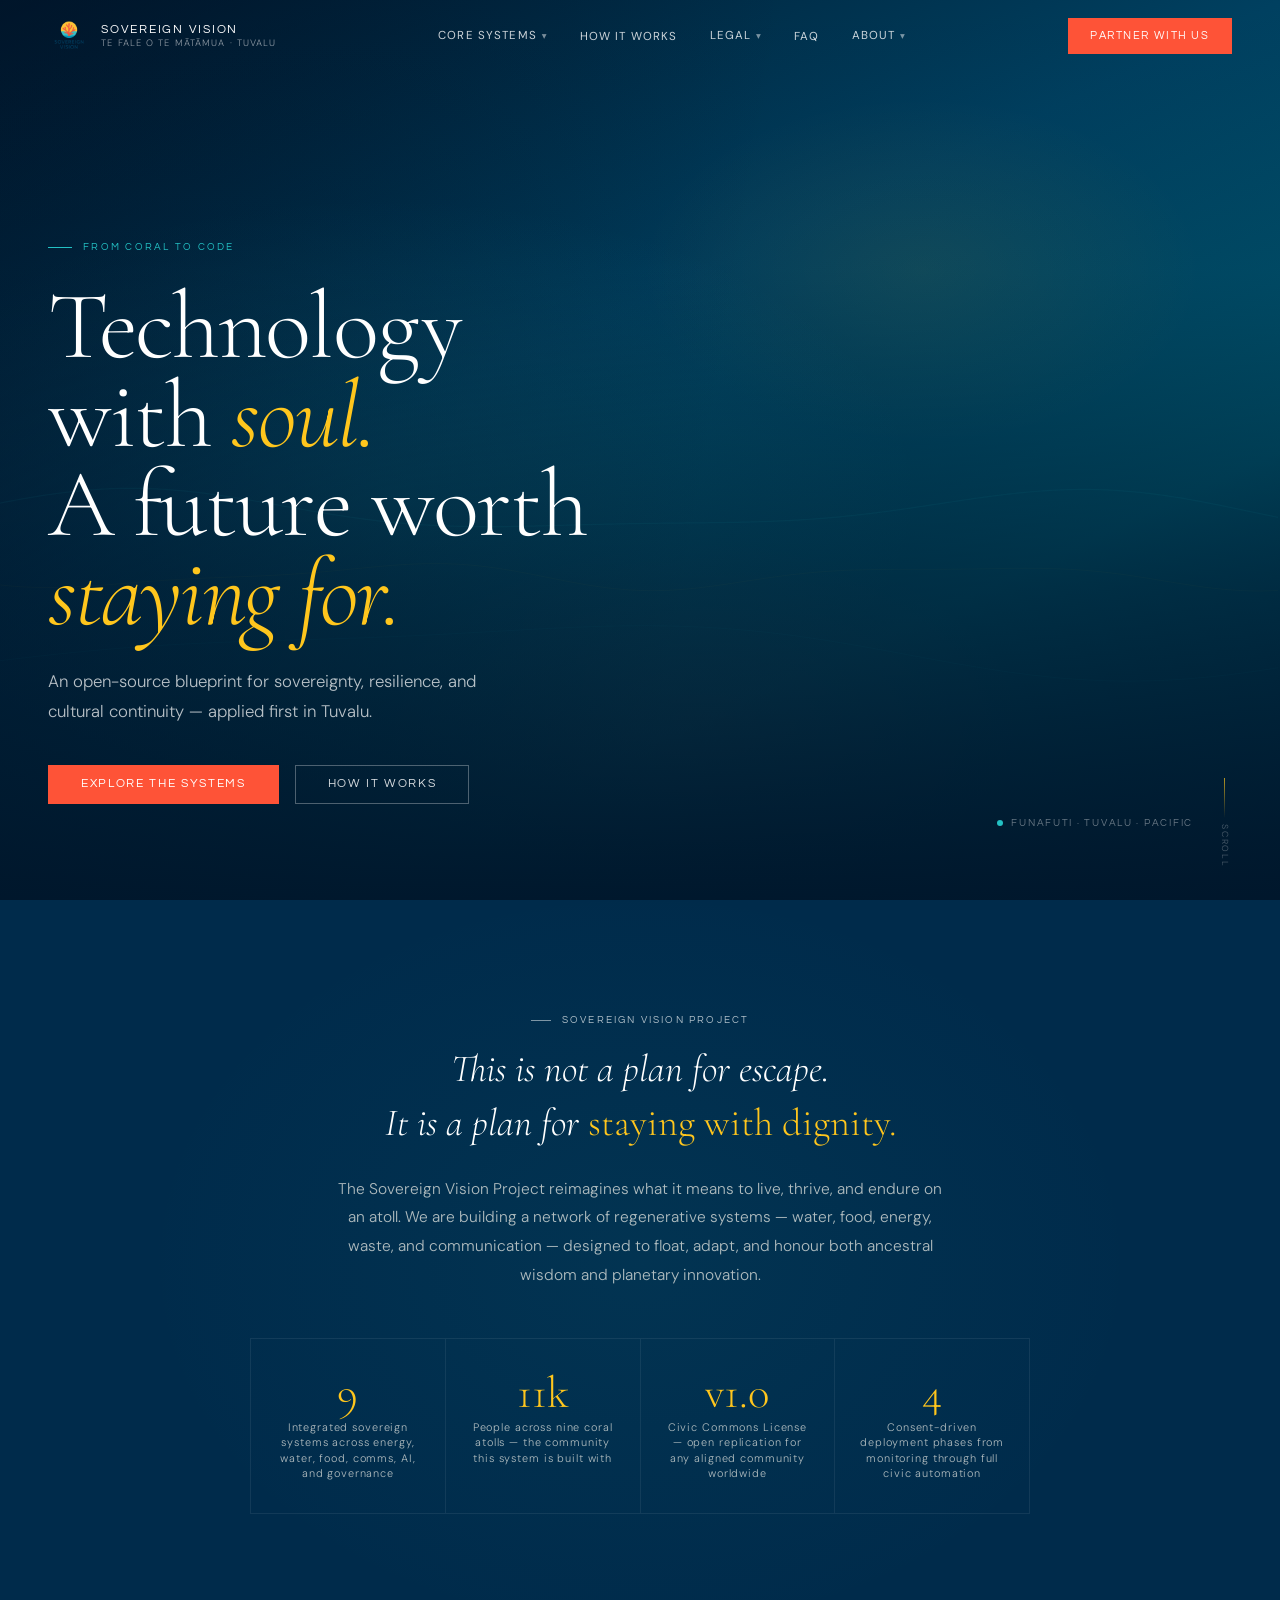
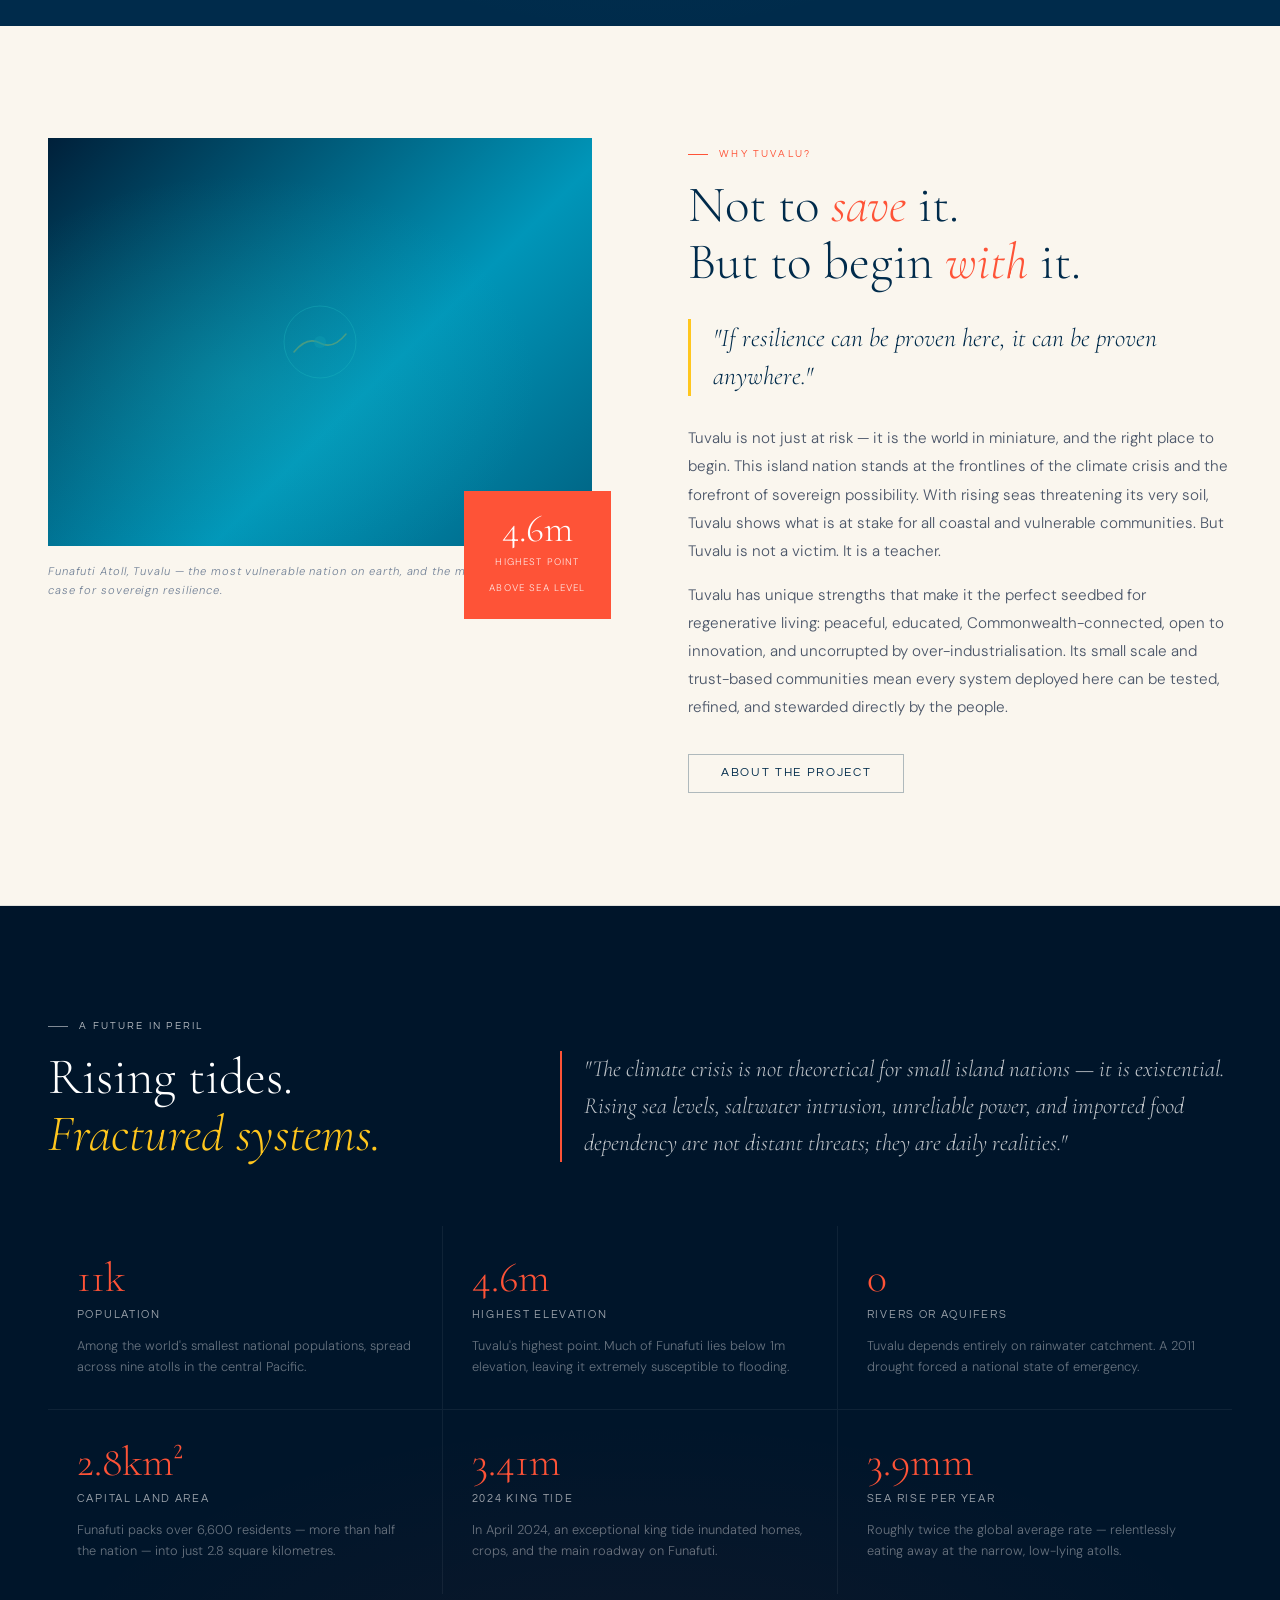
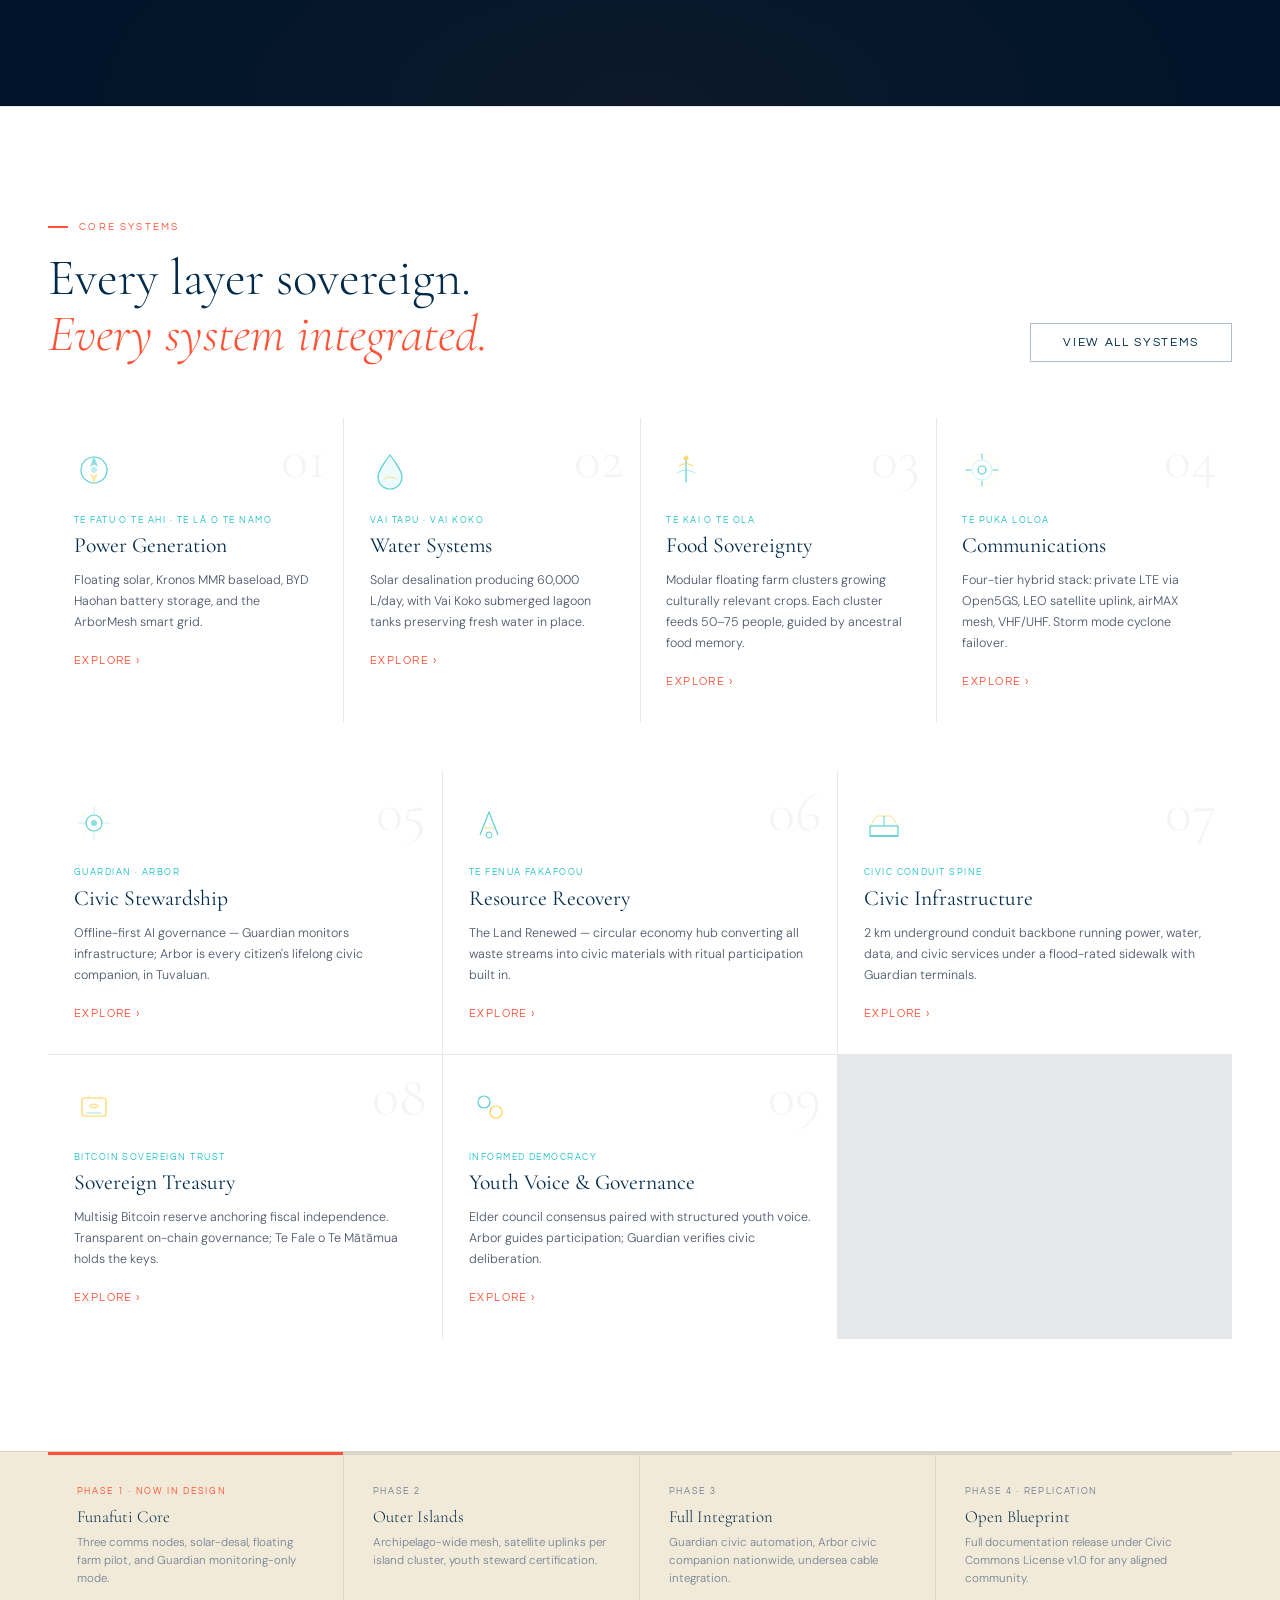
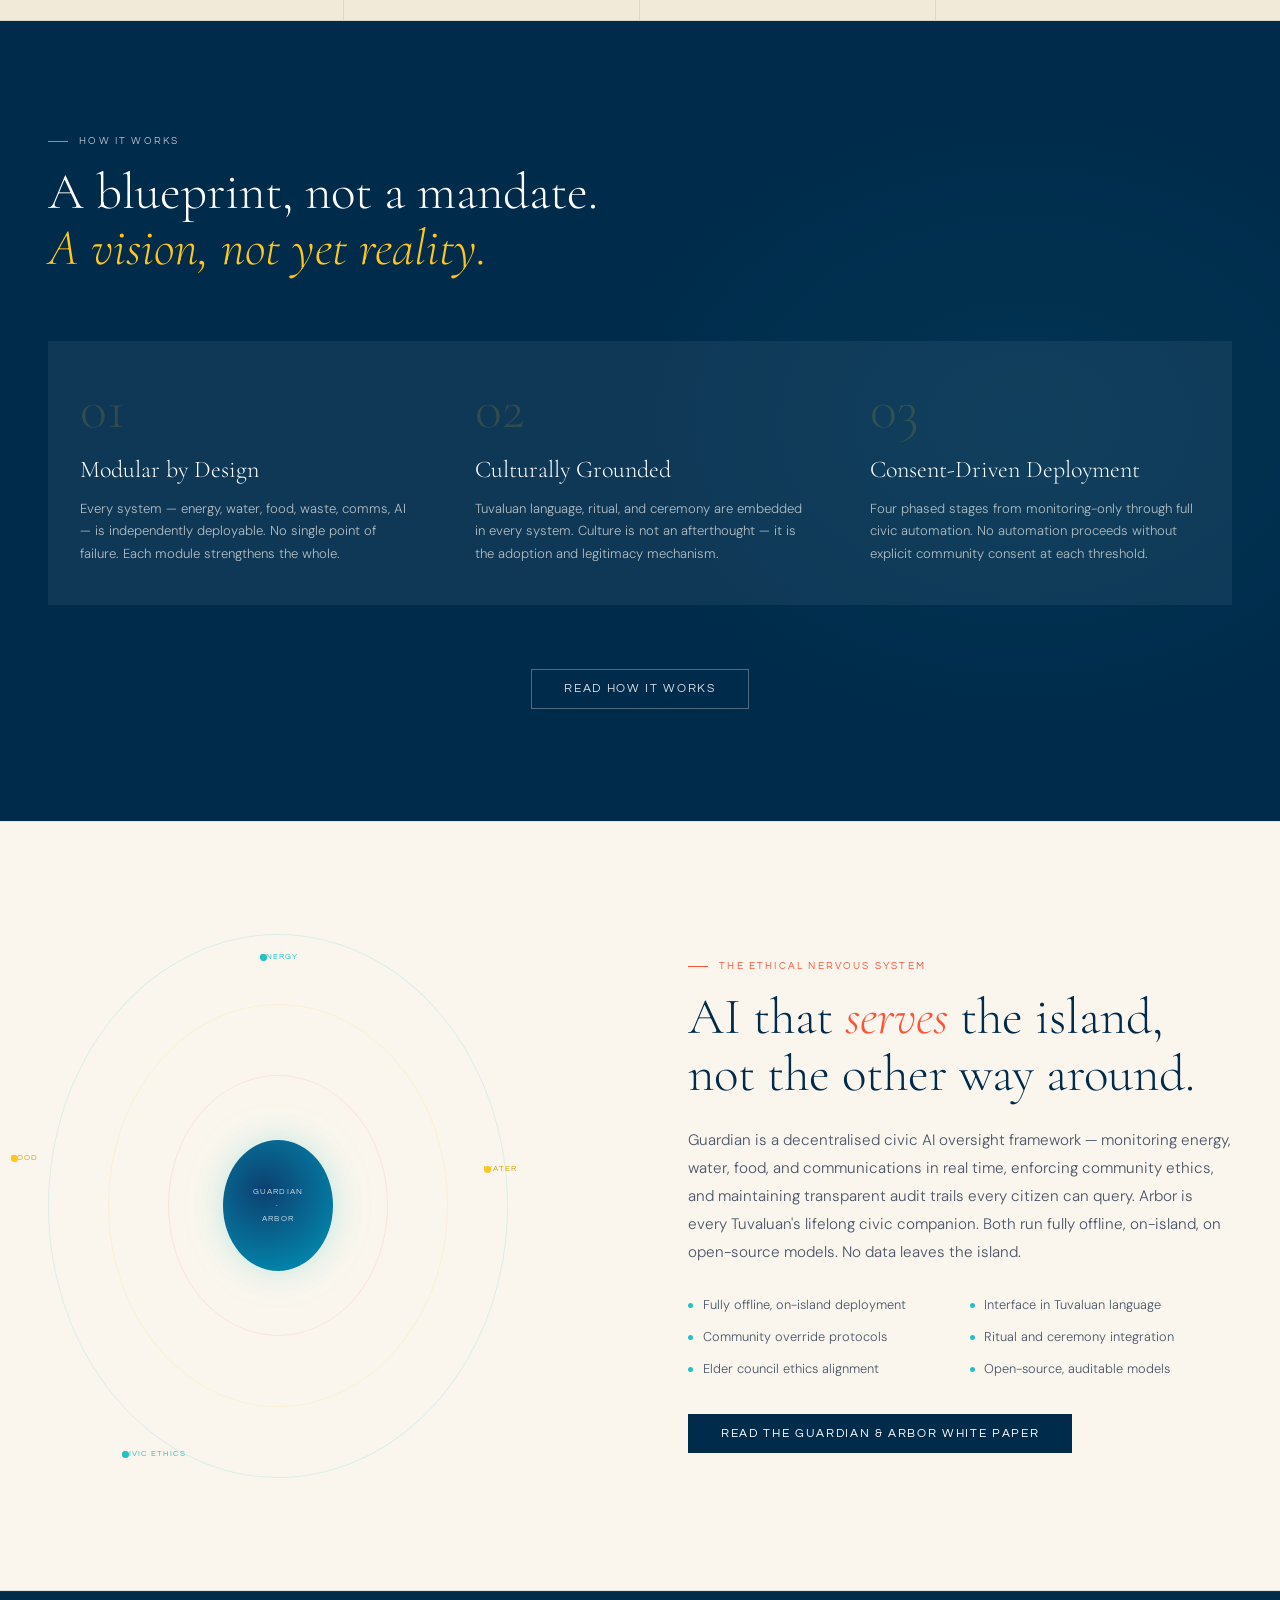
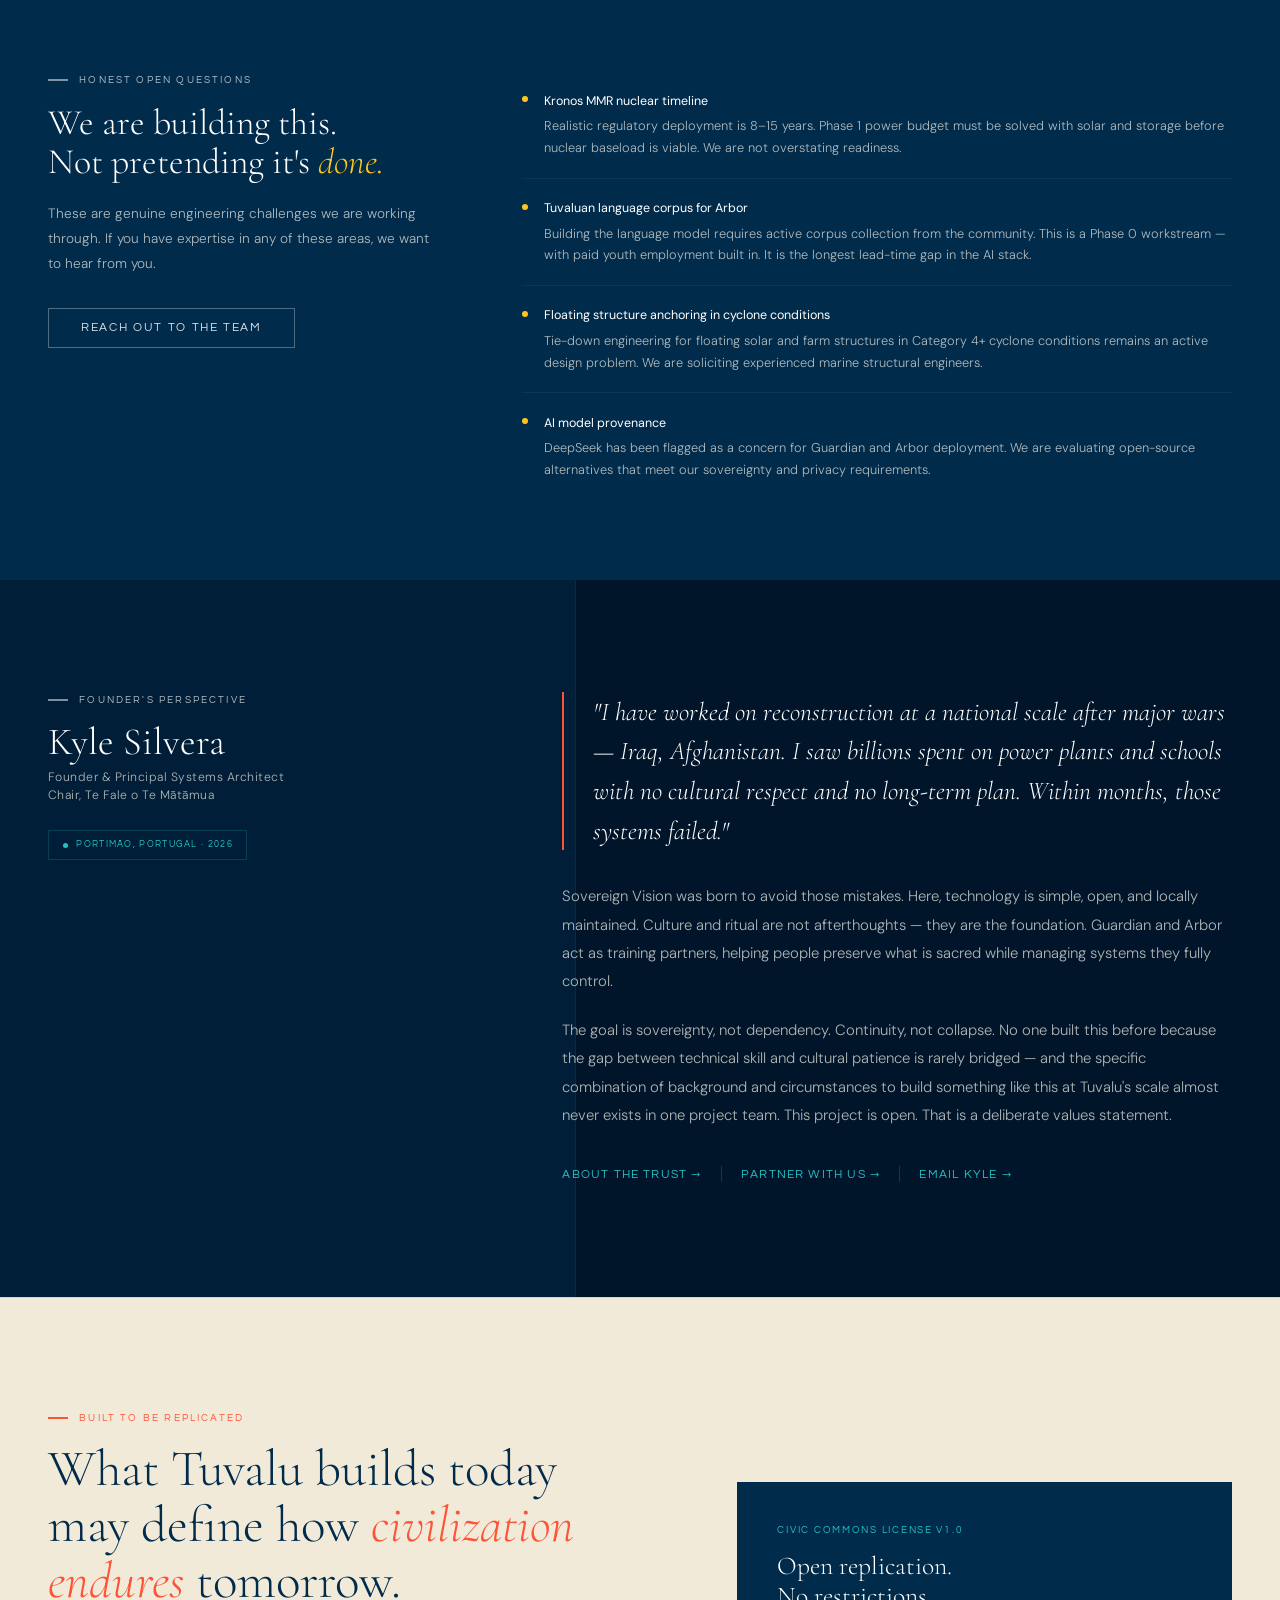
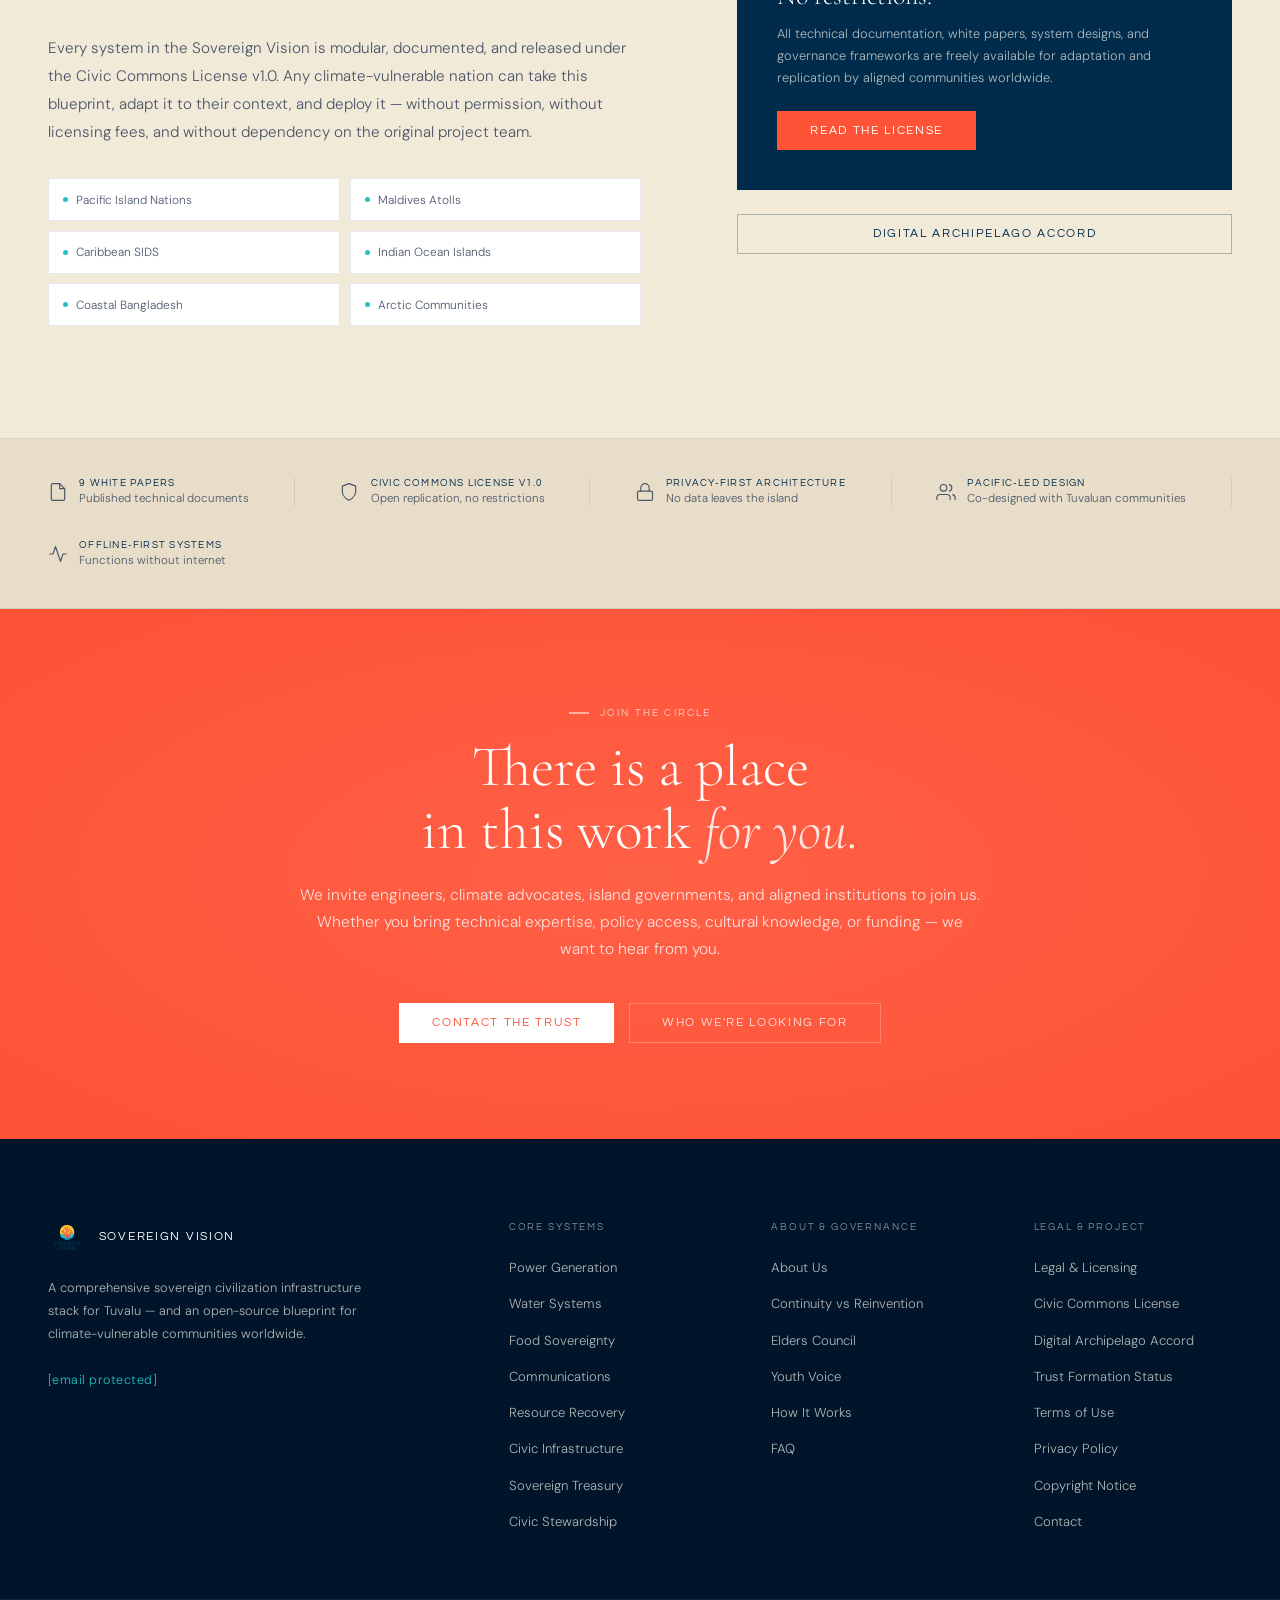
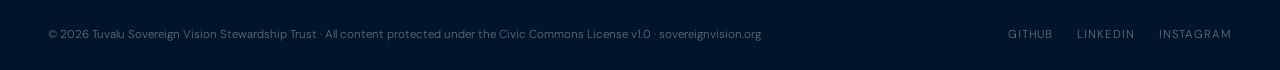
==== commit e9563ad6: "Add files via upload" ====
--- a/index.html
+++ b/index.html
@@ -1,2250 +1,1566 @@
 <!DOCTYPE html>
 <html lang="en">
 <head>
-<meta charset="UTF-8">
-<meta name="viewport" content="width=device-width, initial-scale=1.0">
-<meta name="description" content="Sovereign Vision — A regenerative future for island nations. An open-source blueprint for sovereignty, applied first in Tuvalu.">
-<title>Sovereign Vision – A Regenerative Future for Island Nations</title>
-<link rel="icon" type="image/png" href="images/favicon.png">
-<link rel="preconnect" href="https://fonts.googleapis.com">
-<link rel="preconnect" href="https://fonts.gstatic.com" crossorigin>
-<link href="https://fonts.googleapis.com/css2?family=Cormorant+Garamond:ital,wght@0,300;0,400;0,600;1,300;1,400;1,600&family=Questrial&family=DM+Sans:opsz,wght@9..40,300;9..40,400;9..40,500&display=swap" rel="stylesheet">
-
-<style>
-/* ═══════════════════════════════════════════════
-   DESIGN TOKENS — Logo-accurate colours
-   Coral   #fe5337  Gold    #ffc61d
-   Teal    #23c1c4  Navy    #002b4b
-═══════════════════════════════════════════════ */
-:root {
-  --coral:        #fe5337;
-  --coral-dim:    #c9402a;
-  --coral-pale:   rgba(254,83,55,0.08);
-  --gold:         #ffc61d;
-  --gold-dim:     #d4a400;
-  --gold-pale:    rgba(255,198,29,0.10);
-  --teal:         #23c1c4;
-  --teal-dim:     #0096b9;
-  --teal-pale:    rgba(35,193,196,0.09);
-  --navy:         #002b4b;
-  --navy-mid:     #00203a;
-  --navy-deep:    #00152a;
-  --navy-light:   #0d4070;
-  --cream:        #faf6ee;
-  --cream-mid:    #f2ead8;
-  --cream-dark:   #e8ddc8;
-  --stone:        #4a5568;
-  --stone-light:  #718096;
-  --white:        #ffffff;
-  --text-on-dark: rgba(250,246,238,0.70);
-  --text-dimmer:  rgba(250,246,238,0.40);
-  --border-light: rgba(0,43,75,0.10);
-  --border-gold:  rgba(255,198,29,0.18);
-  --border-teal:  rgba(35,193,196,0.20);
-  --ease:         cubic-bezier(0.22,1,0.36,1);
-}
-
-@media (prefers-reduced-motion: reduce) {
-  *,*::before,*::after { animation-duration:.01ms!important; transition-duration:.01ms!important; }
-  .reveal { opacity:1!important; transform:none!important; }
-}
-*,*::before,*::after { box-sizing:border-box; margin:0; padding:0; }
-html { scroll-behavior:smooth; }
-body {
-  background: var(--cream);
-  color: var(--navy);
-  font-family: 'DM Sans', sans-serif;
-  font-weight: 300;
-  overflow-x: hidden;
-  -webkit-font-smoothing: antialiased;
-}
-
-/* ═══════════════════════════════════════════════
-   NAV
-═══════════════════════════════════════════════ */
-nav {
-  position: fixed;
-  top:0; left:0; right:0;
-  z-index: 200;
-  padding: 0 3rem;
-  height: 72px;
-  display: flex;
-  align-items: center;
-  justify-content: space-between;
-  transition: background .4s, box-shadow .4s;
-}
-nav.scrolled {
-  background: rgba(255,255,255,0.96);
-  box-shadow: 0 1px 0 var(--border-light), 0 4px 24px rgba(0,43,75,0.06);
-  backdrop-filter: blur(12px);
-}
-.nav-logo {
-  display: flex;
-  align-items: center;
-  gap: .7rem;
-  text-decoration: none;
-  flex-shrink: 0;
-}
-.nav-logo img {
-  width: 42px; height: 42px;
-  object-fit: contain;
-  display: block;
-}
-.nav-logo-text {
-  font-family: 'Questrial', sans-serif;
-  font-size: .78rem;
-  letter-spacing: .14em;
-  text-transform: uppercase;
-  color: var(--navy);
-  line-height: 1.25;
-}
-.nav-logo-text span {
-  display: block;
-  font-size: .58rem;
-  letter-spacing: .12em;
-  color: var(--stone-light);
-  font-family: 'DM Sans', sans-serif;
-}
-/* hero state — logo text white */
-nav:not(.scrolled) .nav-logo-text { color: var(--white); }
-nav:not(.scrolled) .nav-logo-text span { color: rgba(255,255,255,.55); }
-
-.nav-links {
-  display: flex;
-  align-items: center;
-  gap: 2rem;
-  list-style: none;
-}
-.nav-links a {
-  font-size: .72rem;
-  letter-spacing: .1em;
-  text-transform: uppercase;
-  color: rgba(255,255,255,.8);
-  text-decoration: none;
-  font-weight: 400;
-  transition: color .25s;
-  white-space: nowrap;
-}
-nav.scrolled .nav-links a { color: var(--stone); }
-.nav-links a:hover { color: var(--coral) !important; }
-
-/* Dropdown */
-.nav-dropdown { position: relative; }
-.nav-dropdown > a { display: flex; align-items: center; gap: .3rem; }
-.nav-dropdown > a::after {
-  content: '▾';
-  font-size: .6rem;
-  opacity: .6;
-  transition: transform .25s;
-}
-.nav-dropdown.active > a::after { transform: rotate(180deg); }
-
-/* Bridge: invisible pseudo-element fills gap between trigger and menu
-   so mouse travel from link → menu never leaves the hover zone */
-.nav-dropdown::after {
-  content: '';
-  position: absolute;
-  top: 100%;
-  left: -20px;
-  right: -20px;
-  height: 16px; /* covers the gap */
-  background: transparent;
-  display: none;
-}
-.nav-dropdown.active::after { display: block; }
-
-.dropdown-menu {
-  position: absolute;
-  top: calc(100% + 8px); /* 8px visual gap — bridged by ::after pseudo */
-  left: 50%;
-  min-width: 220px;
-  background: var(--white);
-  border: 1px solid var(--border-light);
-  box-shadow: 0 12px 40px rgba(0,43,75,0.12);
-  padding: .5rem 0;
-  /* Collapsed state */
-  opacity: 0;
-  pointer-events: none;
-  transform: translateX(-50%) translateY(-6px);
-  transition: opacity .2s var(--ease), transform .2s var(--ease);
-}
-.nav-dropdown.active .dropdown-menu {
-  opacity: 1;
-  pointer-events: all;
-  transform: translateX(-50%) translateY(0);
-}
-.dropdown-menu a {
-  display: block;
-  padding: .6rem 1.2rem;
-  font-size: .72rem;
-  letter-spacing: .07em;
-  text-transform: uppercase;
-  color: var(--navy) !important;
-  text-decoration: none;
-  transition: background .18s, color .18s;
-  white-space: nowrap;
-}
-.dropdown-menu a:hover {
-  background: var(--coral-pale);
-  color: var(--coral) !important;
-}
-
-.nav-cta {
-  background: var(--coral);
-  color: var(--white) !important;
-  padding: .5rem 1.4rem;
-  font-size: .7rem;
-  letter-spacing: .14em;
-  text-transform: uppercase;
-  font-family: 'Questrial', sans-serif;
-  text-decoration: none;
-  transition: background .25s, transform .2s;
-  white-space: nowrap;
-  flex-shrink: 0;
-}
-.nav-cta:hover { background: var(--coral-dim); transform: translateY(-1px); }
-
-.hamburger {
-  display: none;
-  flex-direction: column;
-  gap: 5px;
-  cursor: pointer;
-  padding: 4px;
-}
-.hamburger span {
-  width: 22px; height: 1.5px;
-  background: var(--white);
-  display: block;
-  transition: all .3s var(--ease);
-}
-nav.scrolled .hamburger span { background: var(--navy); }
-.hamburger.open span:nth-child(1) { transform: rotate(45deg) translate(4.7px,4.7px); }
-.hamburger.open span:nth-child(2) { opacity:0; }
-.hamburger.open span:nth-child(3) { transform: rotate(-45deg) translate(4.7px,-4.7px); }
-
-.mobile-menu {
-  display: none;
-  position: fixed;
-  inset: 0;
-  z-index: 199;
-  background: var(--navy-deep);
-  flex-direction: column;
-  align-items: center;
-  justify-content: center;
-  gap: 1.8rem;
-  opacity: 0;
-  pointer-events: none;
-  transition: opacity .35s;
-}
-.mobile-menu.open { opacity:1; pointer-events:all; }
-.mobile-menu a {
-  font-family: 'Cormorant Garamond', serif;
-  font-size: 2rem;
-  font-weight: 300;
-  color: var(--white);
-  text-decoration: none;
-  letter-spacing: .04em;
-  transition: color .25s;
-}
-.mobile-menu a:hover { color: var(--gold); }
-.mobile-menu .m-cta {
-  font-family: 'Questrial', sans-serif;
-  font-size: .76rem;
-  letter-spacing: .16em;
-  text-transform: uppercase;
-  color: var(--coral);
-  border: 1px solid var(--coral);
-  padding: .65rem 2rem;
-  margin-top: .5rem;
-}
-
-/* ═══════════════════════════════════════════════
-   HERO — video background, full viewport
-═══════════════════════════════════════════════ */
-.hero {
-  position: relative;
-  width: 100%;
-  height: 100vh;
-  min-height: 600px;
-  overflow: hidden;
-  display: flex;
-  flex-direction: column;
-  justify-content: flex-end;
-}
-.hero-video-wrap {
-  position: absolute;
-  inset: 0;
-  z-index: 0;
-}
-.hero-video-wrap video {
-  width:100%; height:100%;
-  object-fit: cover;
-  filter: brightness(.48) saturate(.75);
-}
-.hero-fallback {
-  position: absolute;
-  inset: 0;
-  background: linear-gradient(155deg, var(--navy-deep) 0%, #004060 40%, #005870 70%, #003850 100%);
-}
-.hero-fallback-orb {
-  position: absolute;
-  inset: 0;
-  background:
-    radial-gradient(ellipse 70% 55% at 30% 55%, rgba(35,193,196,.15) 0%, transparent 60%),
-    radial-gradient(ellipse 40% 35% at 72% 30%, rgba(255,198,29,.07) 0%, transparent 55%),
-    radial-gradient(ellipse 50% 40% at 55% 80%, rgba(254,83,55,.06) 0%, transparent 50%);
-}
-.hero-overlay {
-  position: absolute;
-  inset: 0;
-  background:
-    linear-gradient(to top, rgba(0,21,42,.95) 0%, rgba(0,21,42,.6) 35%, rgba(0,21,42,.1) 70%, transparent 100%),
-    linear-gradient(100deg, rgba(0,21,42,.5) 0%, transparent 55%);
-  z-index: 1;
-}
-#wave-canvas {
-  position: absolute;
-  inset: 0;
-  z-index: 2;
-  pointer-events: none;
-  opacity: .15;
-}
-
-.hero-inner {
-  position: relative;
-  z-index: 3;
-  max-width: 1360px;
-  margin: 0 auto;
-  width: 100%;
-  padding: 0 3rem 6rem;
-}
-.hero-tag {
-  display: inline-flex;
-  align-items: center;
-  gap: .7rem;
-  font-family: 'Questrial', sans-serif;
-  font-size: .64rem;
-  letter-spacing: .22em;
-  text-transform: uppercase;
-  color: var(--teal);
-  margin-bottom: 1.6rem;
-  opacity: 0;
-  animation: fadeUp .8s .4s var(--ease) forwards;
-}
-.hero-tag::before {
-  content: '';
-  width: 24px; height: 1px;
-  background: var(--teal);
-  flex-shrink: 0;
-}
-.hero-h1 {
-  font-family: 'Cormorant Garamond', serif;
-  font-size: clamp(3rem, 7.5vw, 8rem);
-  font-weight: 300;
-  line-height: .93;
-  color: var(--white);
-  max-width: 820px;
-  letter-spacing: -.02em;
-  margin-bottom: 1.8rem;
-  opacity: 0;
-  animation: fadeUp .9s .6s var(--ease) forwards;
-}
-.hero-h1 em { font-style: italic; color: var(--gold); }
-.hero-sub {
-  font-size: clamp(.9rem,1.4vw,1.05rem);
-  color: rgba(255,255,255,.72);
-  max-width: 480px;
-  line-height: 1.75;
-  margin-bottom: 2.4rem;
-  opacity: 0;
-  animation: fadeUp .9s .8s var(--ease) forwards;
-}
-.hero-actions {
-  display: flex;
-  gap: 1rem;
-  flex-wrap: wrap;
-  opacity: 0;
-  animation: fadeUp .9s 1s var(--ease) forwards;
-}
-.btn-coral {
-  background: var(--coral);
-  color: var(--white);
-  border: 1.5px solid var(--coral);
-  padding: .8rem 2rem;
-  font-family: 'Questrial', sans-serif;
-  font-size: .74rem;
-  letter-spacing: .14em;
-  text-transform: uppercase;
-  text-decoration: none;
-  display: inline-block;
-  transition: background .25s, transform .2s;
-}
-.btn-coral:hover { background: var(--coral-dim); border-color: var(--coral-dim); transform: translateY(-2px); }
-.btn-ghost {
-  background: transparent;
-  color: rgba(255,255,255,.85);
-  border: 1.5px solid rgba(255,255,255,.3);
-  padding: .8rem 2rem;
-  font-family: 'Questrial', sans-serif;
-  font-size: .74rem;
-  letter-spacing: .14em;
-  text-transform: uppercase;
-  text-decoration: none;
-  display: inline-block;
-  transition: all .25s;
-}
-.btn-ghost:hover { border-color: var(--white); color: var(--white); transform: translateY(-2px); }
-.btn-navy {
-  background: var(--navy);
-  color: var(--white);
-  border: 1.5px solid var(--navy);
-  padding: .8rem 2rem;
-  font-family: 'Questrial', sans-serif;
-  font-size: .74rem;
-  letter-spacing: .14em;
-  text-transform: uppercase;
-  text-decoration: none;
-  display: inline-block;
-  transition: all .25s;
-}
-.btn-navy:hover { background: var(--navy-mid); transform: translateY(-2px); }
-.btn-outline-navy {
-  background: transparent;
-  color: var(--navy);
-  border: 1.5px solid rgba(0,43,75,.3);
-  padding: .8rem 2rem;
-  font-family: 'Questrial', sans-serif;
-  font-size: .74rem;
-  letter-spacing: .14em;
-  text-transform: uppercase;
-  text-decoration: none;
-  display: inline-block;
-  transition: all .25s;
-}
-.btn-outline-navy:hover { border-color: var(--navy); background: var(--navy); color: var(--white); transform: translateY(-2px); }
-
-/* hero bottom bar */
-.hero-meta {
-  position: absolute;
-  bottom: 2rem;
-  right: 3rem;
-  z-index: 3;
-  display: flex;
-  align-items: center;
-  gap: 1.5rem;
-  opacity: 0;
-  animation: fadeIn .8s 1.8s forwards;
-}
-.hero-loc {
-  display: flex;
-  align-items: center;
-  gap: .5rem;
-  font-size: .6rem;
-  letter-spacing: .18em;
-  text-transform: uppercase;
-  color: rgba(255,255,255,.4);
-  font-family: 'Questrial', sans-serif;
-}
-.pulse-dot {
-  width: 6px; height: 6px;
-  background: var(--teal);
-  border-radius: 50%;
-  animation: pulseDot 2.5s 2s infinite;
-}
-@keyframes pulseDot {
-  0%,100% { box-shadow: 0 0 0 0 rgba(35,193,196,.5); }
-  50% { box-shadow: 0 0 0 6px rgba(35,193,196,0); }
-}
-.scroll-hint {
-  display: flex;
-  flex-direction: column;
-  align-items: center;
-  gap: .4rem;
-}
-.scroll-hint span {
-  font-size: .55rem;
-  letter-spacing: .2em;
-  text-transform: uppercase;
-  color: rgba(255,255,255,.3);
-  writing-mode: vertical-rl;
-}
-.scroll-bar {
-  width: 1px; height: 40px;
-  background: linear-gradient(to bottom, rgba(255,198,29,.7), transparent);
-  animation: scrollAnim 2.4s 2s infinite;
-}
-@keyframes scrollAnim {
-  0%,100% { opacity:.3; }
-  50% { opacity:.9; }
-}
-
-/* ═══════════════════════════════════════════════
-   SHARED LAYOUT
-═══════════════════════════════════════════════ */
-.container {
-  max-width: 1360px;
-  margin: 0 auto;
-  padding: 0 3rem;
-}
-.section-tag {
-  font-family: 'Questrial', sans-serif;
-  font-size: .62rem;
-  letter-spacing: .22em;
-  text-transform: uppercase;
-  color: var(--coral);
-  margin-bottom: .9rem;
-  display: flex;
-  align-items: center;
-  gap: .7rem;
-}
-.section-tag::before {
-  content: '';
-  width: 20px; height: 1.5px;
-  background: var(--coral);
-  flex-shrink: 0;
-}
-.section-tag.teal { color: var(--teal-dim); }
-.section-tag.teal::before { background: var(--teal-dim); }
-.section-tag.gold { color: var(--gold-dim); }
-.section-tag.gold::before { background: var(--gold-dim); }
-.section-tag.white { color: rgba(255,255,255,.7); }
-.section-tag.white::before { background: rgba(255,255,255,.5); }
-
-.h2 {
-  font-family: 'Cormorant Garamond', serif;
-  font-size: clamp(2.2rem,4vw,4rem);
-  font-weight: 300;
-  line-height: 1.1;
-  color: var(--navy);
-}
-.h2 em { font-style: italic; color: var(--coral); }
-.h2-white { color: var(--white); }
-.h2-white em { color: var(--gold); }
-.h3 {
-  font-family: 'Cormorant Garamond', serif;
-  font-size: clamp(1.5rem,2.5vw,2rem);
-  font-weight: 300;
-  line-height: 1.2;
-  color: var(--navy);
-}
-.body-text {
-  font-size: .95rem;
-  line-height: 1.85;
-  color: var(--stone);
-}
-.body-text-white {
-  font-size: .95rem;
-  line-height: 1.85;
-  color: var(--text-on-dark);
-}
-
-/* Scroll reveal */
-.reveal {
-  opacity: 0;
-  transform: translateY(22px);
-  transition: opacity .8s var(--ease), transform .8s var(--ease);
-}
-.reveal.visible { opacity:1; transform:none; }
-.reveal-left {
-  opacity: 0;
-  transform: translateX(-24px);
-  transition: opacity .8s var(--ease), transform .8s var(--ease);
-}
-.reveal-left.visible { opacity:1; transform:none; }
-
-/* ═══════════════════════════════════════════════
-   INTRO — dark navy, centered statement
-═══════════════════════════════════════════════ */
-.intro-section {
-  background: var(--navy);
-  padding: 7rem 3rem;
-  text-align: center;
-  position: relative;
-  overflow: hidden;
-}
-.intro-section::before {
-  content: '';
-  position: absolute;
-  inset: 0;
-  background:
-    radial-gradient(ellipse 60% 80% at 50% 50%, rgba(35,193,196,.06) 0%, transparent 65%);
-  pointer-events: none;
-}
-.intro-tagline {
-  font-family: 'Cormorant Garamond', serif;
-  font-size: clamp(1.6rem,3vw,3rem);
-  font-weight: 300;
-  font-style: italic;
-  color: var(--white);
-  max-width: 820px;
-  margin: 0 auto 1.5rem;
-  line-height: 1.4;
-  position: relative;
-  z-index: 1;
-}
-.intro-tagline strong { font-style: normal; font-weight: 300; color: var(--gold); }
-.intro-body {
-  max-width: 620px;
-  margin: 0 auto 3rem;
-  font-size: .97rem;
-  line-height: 1.85;
-  color: var(--text-on-dark);
-  position: relative;
-  z-index: 1;
-}
-.intro-stats {
-  display: flex;
-  justify-content: center;
-  gap: 0;
-  border: 1px solid rgba(255,255,255,.07);
-  max-width: 780px;
-  margin: 0 auto;
-  position: relative;
-  z-index: 1;
-}
-.stat {
-  flex: 1;
-  padding: 2rem 1.5rem;
-  border-right: 1px solid rgba(255,255,255,.07);
-  text-align: center;
-  transition: background .3s;
-}
-.stat:last-child { border-right: none; }
-.stat:hover { background: rgba(255,255,255,.03); }
-.stat-n {
-  font-family: 'Cormorant Garamond', serif;
-  font-size: 2.8rem;
-  font-weight: 300;
-  color: var(--gold);
-  line-height: 1;
-  margin-bottom: .3rem;
-}
-.stat-l {
-  font-size: .68rem;
-  letter-spacing: .08em;
-  color: var(--text-on-dark);
-  line-height: 1.4;
-}
-
-/* ═══════════════════════════════════════════════
-   WHY TUVALU — light cream, two col
-═══════════════════════════════════════════════ */
-.why-section {
-  background: var(--cream);
-  padding: 7rem 3rem;
-  border-bottom: 1px solid var(--border-light);
-}
-.why-inner {
-  max-width: 1360px;
-  margin: 0 auto;
-  display: grid;
-  grid-template-columns: 1fr 1fr;
-  gap: 6rem;
-  align-items: start;
-}
-.why-image-block {
-  position: relative;
-}
-.why-image-box {
-  width: 100%;
-  aspect-ratio: 4/3;
-  background: linear-gradient(135deg, var(--navy-mid) 0%, var(--teal-dim) 60%, #006080 100%);
-  position: relative;
-  overflow: hidden;
-}
-.why-image-box::after {
-  content: '';
-  position: absolute;
-  inset: 0;
-  background: radial-gradient(ellipse at 35% 60%, rgba(35,193,196,.2) 0%, transparent 60%);
-}
-.why-image-caption {
-  margin-top: 1rem;
-  font-size: .7rem;
-  color: var(--stone-light);
-  letter-spacing: .08em;
-  font-style: italic;
-}
-.why-stat-pill {
-  position: absolute;
-  bottom: -1.2rem;
-  right: -1.2rem;
-  background: var(--coral);
-  color: var(--white);
-  padding: 1.2rem 1.6rem;
-  text-align: center;
-}
-.why-stat-pill .n {
-  font-family: 'Cormorant Garamond', serif;
-  font-size: 2.4rem;
-  font-weight: 300;
-  line-height: 1;
-  display: block;
-}
-.why-stat-pill .l {
-  font-size: .6rem;
-  letter-spacing: .12em;
-  text-transform: uppercase;
-  opacity: .85;
-}
-.why-content { padding-top: .5rem; }
-.why-pull {
-  font-family: 'Cormorant Garamond', serif;
-  font-size: clamp(1.3rem,2vw,1.75rem);
-  font-weight: 300;
-  font-style: italic;
-  color: var(--navy);
-  border-left: 3px solid var(--gold);
-  padding-left: 1.4rem;
-  margin: 1.8rem 0;
-  line-height: 1.5;
-}
-
-/* ═══════════════════════════════════════════════
-   PERIL — dark band, stats grid
-═══════════════════════════════════════════════ */
-.peril-section {
-  background: var(--navy-deep);
-  padding: 7rem 3rem;
-  position: relative;
-  overflow: hidden;
-}
-.peril-section::before {
-  content: '';
-  position: absolute;
-  inset: 0;
-  background: radial-gradient(ellipse 80% 60% at 50% 100%, rgba(254,83,55,.05) 0%, transparent 60%);
-  pointer-events: none;
-}
-.peril-header {
-  display: grid;
-  grid-template-columns: 1fr 1.5fr;
-  gap: 4rem;
-  align-items: end;
-  max-width: 1360px;
-  margin: 0 auto 4rem;
-}
-.peril-blockquote {
-  font-family: 'Cormorant Garamond', serif;
-  font-size: clamp(1.1rem,1.8vw,1.5rem);
-  font-weight: 300;
-  font-style: italic;
-  color: rgba(255,255,255,.75);
-  line-height: 1.6;
-  border-left: 2px solid var(--coral);
-  padding-left: 1.4rem;
-}
-.peril-grid {
-  display: grid;
-  grid-template-columns: repeat(3, 1fr);
-  gap: 1px;
-  background: rgba(255,255,255,.06);
-  max-width: 1360px;
-  margin: 0 auto;
-}
-.peril-card {
-  background: var(--navy-deep);
-  padding: 2rem 1.8rem;
-  transition: background .3s;
-  text-decoration: none;
-  display: block;
-}
-.peril-card:hover { background: rgba(255,255,255,.03); }
-.peril-card-n {
-  font-family: 'Cormorant Garamond', serif;
-  font-size: 2.6rem;
-  font-weight: 300;
-  color: var(--coral);
-  line-height: 1;
-  margin-bottom: .4rem;
-}
-.peril-card-title {
-  font-family: 'Questrial', sans-serif;
-  font-size: .66rem;
-  letter-spacing: .16em;
-  text-transform: uppercase;
-  color: rgba(255,255,255,.6);
-  margin-bottom: .7rem;
-}
-.peril-card-text {
-  font-size: .8rem;
-  color: rgba(255,255,255,.4);
-  line-height: 1.65;
-}
-
-/* ═══════════════════════════════════════════════
-   SYSTEMS GRID — cream bg, link cards
-═══════════════════════════════════════════════ */
-.systems-section {
-  background: var(--white);
-  padding: 7rem 3rem;
-  border-top: 1px solid var(--border-light);
-}
-.systems-header {
-  display: flex;
-  align-items: flex-end;
-  justify-content: space-between;
-  gap: 2rem;
-  margin-bottom: 3.5rem;
-  flex-wrap: wrap;
-  max-width: 1360px;
-  margin-left: auto;
-  margin-right: auto;
-}
-.systems-grid {
-  display: grid;
-  grid-template-columns: repeat(4, 1fr);
-  gap: 1px;
-  background: var(--border-light);
-  max-width: 1360px;
-  margin: 0 auto 3rem;
-}
-.sys-card {
-  background: var(--white);
-  padding: 2rem 1.6rem 1.8rem;
-  text-decoration: none;
-  display: block;
-  position: relative;
-  transition: background .3s;
-  overflow: hidden;
-}
-.sys-card::after {
-  content: '';
-  position: absolute;
-  bottom: 0; left: 0; right: 0;
-  height: 3px;
-  background: var(--coral);
-  transform: scaleX(0);
-  transform-origin: left;
-  transition: transform .35s var(--ease);
-}
-.sys-card:hover { background: #fefcf9; }
-.sys-card:hover::after { transform: scaleX(1); }
-.sys-icon {
-  width: 40px; height: 40px;
-  margin-bottom: 1.4rem;
-  opacity: .75;
-  transition: opacity .3s;
-}
-.sys-card:hover .sys-icon { opacity: 1; }
-.sys-tuvaluan {
-  font-family: 'Questrial', sans-serif;
-  font-size: .58rem;
-  letter-spacing: .16em;
-  text-transform: uppercase;
-  color: var(--teal);
-  margin-bottom: .3rem;
-}
-.sys-name {
-  font-family: 'Cormorant Garamond', serif;
-  font-size: 1.35rem;
-  font-weight: 400;
-  color: var(--navy);
-  margin-bottom: .75rem;
-  line-height: 1.15;
-}
-.sys-desc {
-  font-size: .78rem;
-  color: var(--stone);
-  line-height: 1.68;
-}
-.sys-link {
-  display: inline-flex;
-  align-items: center;
-  gap: .4rem;
-  margin-top: 1.2rem;
-  font-size: .66rem;
-  letter-spacing: .14em;
-  text-transform: uppercase;
-  color: var(--coral);
-  font-family: 'Questrial', sans-serif;
-  transition: gap .25s;
-}
-.sys-card:hover .sys-link { gap: .7rem; }
-.sys-num {
-  font-family: 'Cormorant Garamond', serif;
-  font-size: 3.5rem;
-  font-weight: 300;
-  color: rgba(0,43,75,.05);
-  position: absolute;
-  top: .8rem; right: 1rem;
-  line-height: 1;
-  pointer-events: none;
-  transition: color .3s;
-}
-.sys-card:hover .sys-num { color: rgba(254,83,55,.07); }
-
-/* Systems row 2 — wider cards for remaining items */
-.systems-row2 {
-  display: grid;
-  grid-template-columns: repeat(3, 1fr);
-  background: var(--border-light);
-  gap: 1px;
-  max-width: 1360px;
-  margin: 0 auto;
-}
-
-/* ═══════════════════════════════════════════════
-   HOW IT WORKS — navy bg, 3 column
-═══════════════════════════════════════════════ */
-.how-section {
-  background: var(--navy);
-  padding: 7rem 3rem;
-  position: relative;
-  overflow: hidden;
-}
-.how-section::before {
-  content: '';
-  position: absolute;
-  inset: 0;
-  background: radial-gradient(ellipse 60% 70% at 80% 50%, rgba(35,193,196,.06) 0%, transparent 60%);
-  pointer-events: none;
-}
-.how-inner {
-  max-width: 1360px;
-  margin: 0 auto;
-}
-.how-grid {
-  display: grid;
-  grid-template-columns: repeat(3, 1fr);
-  gap: 1px;
-  background: rgba(255,255,255,.06);
-  margin-top: 4rem;
-}
-.how-card {
-  background: transparent;
-  padding: 2.5rem 2rem;
-  transition: background .3s;
-}
-.how-card:hover { background: rgba(255,255,255,.03); }
-.how-n {
-  font-family: 'Cormorant Garamond', serif;
-  font-size: 3.5rem;
-  font-weight: 300;
-  color: rgba(255,198,29,.15);
-  line-height: 1;
-  margin-bottom: 1.2rem;
-}
-.how-title {
-  font-family: 'Cormorant Garamond', serif;
-  font-size: 1.5rem;
-  font-weight: 300;
-  color: var(--white);
-  margin-bottom: .8rem;
-  line-height: 1.2;
-}
-.how-desc {
-  font-size: .82rem;
-  color: var(--text-on-dark);
-  line-height: 1.72;
-}
-.how-cta {
-  text-align: center;
-  margin-top: 4rem;
-}
-
-/* ═══════════════════════════════════════════════
-   GUARDIAN + ARBOR — split, cream
-═══════════════════════════════════════════════ */
-.guardian-section {
-  background: var(--cream);
-  padding: 7rem 3rem;
-  border-top: 1px solid var(--border-light);
-  border-bottom: 1px solid var(--border-light);
-}
-.guardian-inner {
-  display: grid;
-  grid-template-columns: 1fr 1fr;
-  gap: 6rem;
-  max-width: 1360px;
-  margin: 0 auto;
-  align-items: center;
-}
-.guardian-visual {
-  position: relative;
-  width: 100%;
-  padding-bottom: 100%;
-  max-width: 460px;
-}
-.guardian-vis-inner {
-  position: absolute;
-  inset: 0;
-  display: flex;
-  align-items: center;
-  justify-content: center;
-}
-.g-ring {
-  position: absolute;
-  border-radius: 50%;
-  border: 1px solid;
-  animation: gSpin linear infinite;
-}
-.g-ring-1 { inset:0;   border-color: rgba(35,193,196,.14); animation-duration:44s; }
-.g-ring-2 { inset:13%; border-color: rgba(255,198,29,.12); animation-duration:31s; animation-direction:reverse; }
-.g-ring-3 { inset:26%; border-color: rgba(254,83,55,.10);  animation-duration:20s; }
-.g-core {
-  position: absolute;
-  inset: 38%;
-  border-radius: 50%;
-  background: radial-gradient(circle at 38% 38%, var(--navy-light), var(--teal-dim));
-  box-shadow: 0 0 28px rgba(35,193,196,.2), 0 0 56px rgba(35,193,196,.07);
-  display: flex;
-  align-items: center;
-  justify-content: center;
-}
-.g-core-label {
-  font-family: 'Questrial', sans-serif;
-  font-size: .5rem;
-  letter-spacing: .14em;
-  text-transform: uppercase;
-  color: rgba(255,255,255,.8);
-  text-align: center;
-  line-height: 1.7;
-}
-.g-orbit-dot {
-  position: absolute;
-  width: 7px; height: 7px;
-  border-radius: 50%;
-}
-.g-orbit-label {
-  position: absolute;
-  font-size: .52rem;
-  font-family: 'Questrial', sans-serif;
-  letter-spacing: .12em;
-  text-transform: uppercase;
-  white-space: nowrap;
-  display: flex;
-  align-items: center;
-  gap: .35rem;
-}
-@keyframes gSpin {
-  from { transform: rotate(0deg); }
-  to   { transform: rotate(360deg); }
-}
-.guardian-features {
-  display: grid;
-  grid-template-columns: 1fr 1fr;
-  gap: .8rem 1.2rem;
-  margin: 1.8rem 0 2.2rem;
-}
-.g-feat {
-  display: flex;
-  align-items: flex-start;
-  gap: .6rem;
-  font-size: .8rem;
-  color: var(--stone);
-  line-height: 1.5;
-}
-.g-feat::before {
-  content: '';
-  width: 5px; height: 5px;
-  background: var(--teal);
-  border-radius: 50%;
-  margin-top: .45rem;
-  flex-shrink: 0;
-}
-
-/* ═══════════════════════════════════════════════
-   FOUNDER — dark, editorial split
-═══════════════════════════════════════════════ */
-.founder-section {
-  background: var(--navy-deep);
-  padding: 7rem 3rem;
-  position: relative;
-  overflow: hidden;
-}
-.founder-section::before {
-  content: '';
-  position: absolute;
-  top: 0; left: 0; bottom: 0;
-  width: 45%;
-  background: rgba(0,43,75,.4);
-  border-right: 1px solid rgba(255,255,255,.05);
-}
-.founder-inner {
-  display: grid;
-  grid-template-columns: 1fr 1.6fr;
-  gap: 6rem;
-  max-width: 1360px;
-  margin: 0 auto;
-  align-items: start;
-  position: relative;
-  z-index: 1;
-}
-.founder-left .section-tag { margin-bottom: 1.4rem; }
-.founder-name {
-  font-family: 'Cormorant Garamond', serif;
-  font-size: 2.4rem;
-  font-weight: 300;
-  color: var(--white);
-  line-height: 1;
-  margin-bottom: .4rem;
-}
-.founder-role {
-  font-size: .76rem;
-  color: var(--text-on-dark);
-  line-height: 1.5;
-  margin-bottom: 1.6rem;
-  letter-spacing: .04em;
-}
-.founder-badge {
-  display: inline-flex;
-  align-items: center;
-  gap: .55rem;
-  border: 1px solid var(--border-teal);
-  padding: .4rem .85rem;
-  font-family: 'Questrial', sans-serif;
-  font-size: .58rem;
-  letter-spacing: .14em;
-  text-transform: uppercase;
-  color: var(--teal);
-}
-.founder-badge-dot {
-  width: 5px; height: 5px;
-  background: var(--teal);
-  border-radius: 50%;
-}
-.founder-blockquote {
-  font-family: 'Cormorant Garamond', serif;
-  font-size: clamp(1.2rem,2vw,1.7rem);
-  font-weight: 300;
-  font-style: italic;
-  color: var(--white);
-  line-height: 1.55;
-  border-left: 2px solid var(--coral);
-  padding-left: 1.8rem;
-  margin-bottom: 2rem;
-}
-.founder-body {
-  font-size: .93rem;
-  line-height: 1.9;
-  color: var(--text-on-dark);
-  margin-bottom: 1.3rem;
-}
-.founder-links {
-  display: flex;
-  align-items: center;
-  gap: 1.2rem;
-  flex-wrap: wrap;
-  margin-top: 2.2rem;
-}
-.founder-link {
-  color: var(--teal);
-  font-size: .74rem;
-  letter-spacing: .1em;
-  text-transform: uppercase;
-  text-decoration: none;
-  font-family: 'Questrial', sans-serif;
-  display: inline-flex;
-  align-items: center;
-  gap: .4rem;
-  transition: gap .25s;
-}
-.founder-link:hover { gap: .7rem; }
-.founder-link-div {
-  width: 1px; height: 16px;
-  background: rgba(255,255,255,.12);
-}
-
-/* ═══════════════════════════════════════════════
-   REPLICATION — cream, open licence
-═══════════════════════════════════════════════ */
-.replication-section {
-  background: var(--cream-mid);
-  padding: 7rem 3rem;
-  border-top: 1px solid var(--border-light);
-  border-bottom: 1px solid var(--border-light);
-}
-.replication-inner {
-  display: grid;
-  grid-template-columns: 1.2fr 1fr;
-  gap: 6rem;
-  max-width: 1360px;
-  margin: 0 auto;
-  align-items: center;
-}
-.rep-tag-grid {
-  display: grid;
-  grid-template-columns: 1fr 1fr;
-  gap: .6rem;
-  margin-top: 2rem;
-}
-.rep-tag {
-  display: flex;
-  align-items: center;
-  gap: .5rem;
-  font-size: .74rem;
-  color: var(--stone);
-  background: var(--white);
-  border: 1px solid var(--border-light);
-  padding: .65rem .9rem;
-  transition: border-color .25s, color .25s;
-  text-decoration: none;
-}
-.rep-tag:hover { border-color: var(--teal); color: var(--navy); }
-.rep-tag-dot {
-  width: 5px; height: 5px;
-  background: var(--teal);
-  border-radius: 50%;
-  flex-shrink: 0;
-}
-.licence-box {
-  background: var(--navy);
-  padding: 2.5rem;
-  margin-top: 2rem;
-}
-.licence-box-tag {
-  font-family: 'Questrial', sans-serif;
-  font-size: .6rem;
-  letter-spacing: .18em;
-  text-transform: uppercase;
-  color: var(--teal);
-  margin-bottom: .8rem;
-}
-.licence-box-title {
-  font-family: 'Cormorant Garamond', serif;
-  font-size: 1.6rem;
-  font-weight: 300;
-  color: var(--white);
-  margin-bottom: .7rem;
-  line-height: 1.2;
-}
-.licence-box-body {
-  font-size: .8rem;
-  color: var(--text-on-dark);
-  line-height: 1.7;
-  margin-bottom: 1.4rem;
-}
-
-/* ═══════════════════════════════════════════════
-   JOIN CIRCLE CTA — coral bg
-═══════════════════════════════════════════════ */
-.join-section {
-  background: var(--coral);
-  padding: 6rem 3rem;
-  text-align: center;
-  position: relative;
-  overflow: hidden;
-}
-.join-section::before {
-  content: '';
-  position: absolute;
-  inset: -30%;
-  background: radial-gradient(ellipse at 50% 50%, rgba(255,255,255,.08) 0%, transparent 55%);
-  pointer-events: none;
-}
-.join-inner { position: relative; z-index: 1; max-width: 680px; margin: 0 auto; }
-.join-h2 {
-  font-family: 'Cormorant Garamond', serif;
-  font-size: clamp(2.2rem,4.5vw,4.5rem);
-  font-weight: 300;
-  color: var(--white);
-  line-height: 1.1;
-  margin-bottom: 1.2rem;
-}
-.join-h2 em { font-style: italic; opacity: .85; }
-.join-body {
-  font-size: .97rem;
-  color: rgba(255,255,255,.8);
-  line-height: 1.75;
-  margin-bottom: 2.5rem;
-}
-.join-actions { display:flex; gap:.9rem; justify-content:center; flex-wrap:wrap; }
-.btn-white {
-  background: var(--white);
-  color: var(--coral);
-  border: 1.5px solid var(--white);
-  padding: .8rem 2rem;
-  font-family: 'Questrial', sans-serif;
-  font-size: .74rem;
-  letter-spacing: .14em;
-  text-transform: uppercase;
-  text-decoration: none;
-  display: inline-block;
-  transition: all .25s;
-}
-.btn-white:hover { background: transparent; color: var(--white); }
-.btn-ghost-white {
-  background: transparent;
-  color: rgba(255,255,255,.9);
-  border: 1.5px solid rgba(255,255,255,.4);
-  padding: .8rem 2rem;
-  font-family: 'Questrial', sans-serif;
-  font-size: .74rem;
-  letter-spacing: .14em;
-  text-transform: uppercase;
-  text-decoration: none;
-  display: inline-block;
-  transition: all .25s;
-}
-.btn-ghost-white:hover { border-color: var(--white); color: var(--white); }
-
-/* ═══════════════════════════════════════════════
-   TRUST STRIP
-═══════════════════════════════════════════════ */
-.trust-strip {
-  background: var(--cream-dark);
-  padding: 2.4rem 3rem;
-  border-bottom: 1px solid var(--border-light);
-}
-.trust-strip-inner {
-  max-width: 1360px;
-  margin: 0 auto;
-  display: flex;
-  align-items: center;
-  justify-content: space-between;
-  gap: 2rem;
-  flex-wrap: wrap;
-}
-.trust-item {
-  display: flex;
-  align-items: center;
-  gap: .7rem;
-}
-.trust-item-icon { font-size: 1.1rem; }
-.trust-item-text { font-size: .72rem; color: var(--stone); line-height: 1.3; }
-.trust-item-text strong {
-  display: block;
-  color: var(--navy);
-  font-size: .64rem;
-  letter-spacing: .12em;
-  text-transform: uppercase;
-  margin-bottom: .1rem;
-  font-weight: 400;
-  font-family: 'Questrial', sans-serif;
-}
-.trust-div { width:1px; height:28px; background: var(--border-light); }
-
-/* ═══════════════════════════════════════════════
-   SITE FOOTER
-═══════════════════════════════════════════════ */
-footer {
-  background: var(--navy-deep);
-  padding: 4rem 3rem 2.5rem;
-}
-.footer-top {
-  max-width: 1360px;
-  margin: 0 auto;
-  display: grid;
-  grid-template-columns: 2fr 1fr 1fr 1fr;
-  gap: 3rem;
-  padding-bottom: 3rem;
-  border-bottom: 1px solid rgba(255,255,255,.06);
-}
-.footer-logo-wrap {
-  display: flex;
-  align-items: center;
-  gap: .7rem;
-  margin-bottom: 1rem;
-  text-decoration: none;
-}
-.footer-logo-wrap img {
-  width: 38px; height: 38px;
-  object-fit: contain;
-}
-.footer-logo-name {
-  font-family: 'Questrial', sans-serif;
-  font-size: .78rem;
-  letter-spacing: .12em;
-  text-transform: uppercase;
-  color: var(--gold);
-}
-.footer-desc {
-  font-size: .78rem;
-  color: var(--text-dimmer);
-  line-height: 1.72;
-  max-width: 280px;
-  margin-bottom: 1.4rem;
-}
-.footer-email {
-  font-size: .72rem;
-  color: var(--teal);
-  text-decoration: none;
-  letter-spacing: .04em;
-  transition: color .25s;
-}
-.footer-email:hover { color: var(--mist-light, #aad0e0); }
-.footer-col-h {
-  font-family: 'Questrial', sans-serif;
-  font-size: .6rem;
-  letter-spacing: .2em;
-  text-transform: uppercase;
-  color: rgba(255,255,255,.35);
-  margin-bottom: 1.2rem;
-}
-.footer-links { list-style:none; display:flex; flex-direction:column; gap:.6rem; }
-.footer-links a {
-  font-size: .77rem;
-  color: var(--text-dimmer);
-  text-decoration: none;
-  transition: color .25s;
-}
-.footer-links a:hover { color: var(--white); }
-.footer-bottom {
-  max-width: 1360px;
-  margin: 2rem auto 0;
-  display: flex;
-  align-items: center;
-  justify-content: space-between;
-  flex-wrap: wrap;
-  gap: 1rem;
-}
-.footer-copy {
-  font-size: .66rem;
-  color: var(--text-dimmer);
-  letter-spacing: .05em;
-}
-.footer-socials {
-  display: flex;
-  gap: 1rem;
-  align-items: center;
-}
-.footer-socials a {
-  font-size: .66rem;
-  letter-spacing: .12em;
-  text-transform: uppercase;
-  color: var(--text-dimmer);
-  text-decoration: none;
-  font-family: 'Questrial', sans-serif;
-  transition: color .25s;
-}
-.footer-socials a:hover { color: var(--white); }
-
-/* ═══════════════════════════════════════════════
-   ANIMATIONS
-═══════════════════════════════════════════════ */
-@keyframes fadeUp {
-  from { opacity:0; transform:translateY(20px); }
-  to   { opacity:1; transform:translateY(0); }
-}
-@keyframes fadeIn {
-  from { opacity:0; }
-  to   { opacity:.7; }
-}
-
-/* ═══════════════════════════════════════════════
-   RESPONSIVE
-═══════════════════════════════════════════════ */
-@media (max-width: 1100px) {
-  .systems-grid { grid-template-columns: repeat(2, 1fr); }
-  .systems-row2 { grid-template-columns: repeat(3, 1fr); }
-  .why-inner, .guardian-inner, .founder-inner, .replication-inner { grid-template-columns:1fr; gap:3.5rem; }
-  .why-stat-pill { right:0; bottom:-1rem; }
-  .founder-section::before { display:none; }
-  .how-grid { grid-template-columns:1fr; }
-  .peril-header { grid-template-columns:1fr; gap:2rem; }
-  .peril-grid { grid-template-columns:repeat(2,1fr); }
-  .footer-top { grid-template-columns:1fr 1fr; gap:2.5rem; }
-  .guardian-visual { max-width:360px; }
-}
-@media (max-width: 768px) {
-  nav { padding:0 1.5rem; }
-  .nav-links,.nav-cta { display:none; }
-  .hamburger { display:flex; }
-  .mobile-menu { display:flex; }
-  .container,.intro-section,.why-section,.peril-section,.systems-section,
-  .how-section,.guardian-section,.founder-section,.replication-section,
-  .join-section,.trust-strip,footer { padding-left:1.5rem; padding-right:1.5rem; }
-  .hero-inner { padding:0 1.5rem 5rem; }
-  .hero-meta { right:1.5rem; }
-  .systems-grid,.systems-row2 { grid-template-columns:1fr; }
-  .peril-grid { grid-template-columns:1fr; }
-  .intro-stats { flex-direction:column; }
-  .stat { border-right:none; border-bottom:1px solid rgba(255,255,255,.07); }
-  .stat:last-child { border-bottom:none; }
-  .footer-top { grid-template-columns:1fr; }
-  .trust-strip-inner { flex-direction:column; align-items:flex-start; }
-  .trust-div { display:none; }
-  .rep-tag-grid { grid-template-columns:1fr; }
-  .guardian-features { grid-template-columns:1fr; }
-}
-</style>
+  <!-- ═══ META ══════════════════════════════════════════════════════ -->
+  <meta charset="UTF-8">
+  <meta name="viewport" content="width=device-width, initial-scale=1.0">
+  <title>Sovereign Vision – A Regenerative Future for Island Nations</title>
+  <meta name="description" content="An open-source sovereign infrastructure blueprint for Tuvalu — covering energy, water, food, communications, governance, and AI. Built to endure. Built to be replicated.">
+  <meta name="author" content="Tuvalu Sovereign Vision Stewardship Trust">
+  <link rel="canonical" href="https://sovereignvision.org/">
+
+  <meta property="og:type"        content="website">
+  <meta property="og:url"         content="https://sovereignvision.org/">
+  <meta property="og:title"       content="Sovereign Vision – A Regenerative Future for Island Nations">
+  <meta property="og:description" content="Nine integrated sovereign systems for Tuvalu. Open-source. Built to be replicated.">
+  <meta property="og:image"       content="https://sovereignvision.org/images/og/home.jpg">
+  <meta name="twitter:card"       content="summary_large_image">
+
+  <!-- ═══ FAVICON ══════════════════════════════════════════════════ -->
+  <link rel="icon" type="image/png" href="images/favicon.png">
+  <link rel="apple-touch-icon"      href="images/apple-touch-icon.png">
+
+  <!-- ═══ FONTS ════════════════════════════════════════════════════ -->
+  <link rel="preconnect" href="https://fonts.googleapis.com">
+  <link rel="preconnect" href="https://fonts.gstatic.com" crossorigin>
+  <link href="https://fonts.googleapis.com/css2?family=Cormorant+Garamond:ital,wght@0,300;0,400;0,600;1,300;1,400;1,600&family=Questrial&family=DM+Sans:opsz,wght@9..40,300;9..40,400;9..40,500&display=swap" rel="stylesheet">
+
+  <!-- ═══ DESIGN SYSTEM ════════════════════════════════════════════ -->
+  <link rel="stylesheet" href="assets/css/tokens.css">
+  <link rel="stylesheet" href="assets/css/base.css">
+  <link rel="stylesheet" href="assets/css/layout.css">
+  <link rel="stylesheet" href="assets/css/components.css">
+  <link rel="stylesheet" href="assets/css/responsive.css">
+
+  <!-- ═══ PAGE STYLES ══════════════════════════════════════════════ -->
+  <style>
+
+    /* ────────────────────────────────────────────────────────────────
+       NAV (standalone — not using fetch partial on homepage so
+       the hero transition works with zero-flash white background)
+       Shares all tokens/rules from layout.css.
+    ──────────────────────────────────────────────────────────────────*/
+
+    /* ── INTRO SECTION ── */
+    .intro-section {
+      background: var(--navy);
+      padding: var(--section-pad) var(--page-x);
+      text-align: center;
+      position: relative;
+      overflow: hidden;
+    }
+    .intro-section::before {
+      content: '';
+      position: absolute;
+      inset: 0;
+      background: radial-gradient(ellipse 60% 80% at 50% 50%, rgba(35,193,196,.06) 0%, transparent 65%);
+      pointer-events: none;
+    }
+    .intro-tagline {
+      font-family: var(--font-serif);
+      font-size: clamp(1.6rem, 3vw, 3rem);
+      font-weight: 300;
+      font-style: italic;
+      color: var(--white);
+      max-width: 820px;
+      margin: 0 auto 1.5rem;
+      line-height: 1.4;
+      position: relative;
+      z-index: 1;
+    }
+    .intro-tagline strong { font-style: normal; font-weight: 300; color: var(--gold); }
+    .intro-body {
+      max-width: 620px;
+      margin: 0 auto 3rem;
+      font-size: .97rem;
+      line-height: 1.85;
+      color: var(--text-on-dark);
+      position: relative;
+      z-index: 1;
+    }
+    .intro-stats {
+      display: flex;
+      justify-content: center;
+      gap: 0;
+      border: 1px solid rgba(255,255,255,.07);
+      max-width: 780px;
+      margin: 0 auto;
+      position: relative;
+      z-index: 1;
+    }
+    .i-stat {
+      flex: 1;
+      padding: 2rem 1.5rem;
+      border-right: 1px solid rgba(255,255,255,.07);
+      text-align: center;
+      transition: background var(--dur-sm);
+    }
+    .i-stat:last-child { border-right: none; }
+    .i-stat:hover { background: rgba(255,255,255,.03); }
+    .i-stat-n {
+      font-family: var(--font-serif);
+      font-size: 2.8rem;
+      font-weight: 300;
+      color: var(--gold);
+      line-height: 1;
+      margin-bottom: .3rem;
+    }
+    .i-stat-l {
+      font-size: .68rem;
+      letter-spacing: .08em;
+      color: var(--text-on-dark);
+      line-height: 1.4;
+    }
+
+    /* ── WHY TUVALU ── */
+    .why-section {
+      background: var(--cream);
+      padding: var(--section-pad) var(--page-x);
+      border-bottom: 1px solid var(--border-light);
+    }
+    .why-inner {
+      max-width: var(--container-max);
+      margin: 0 auto;
+      display: grid;
+      grid-template-columns: 1fr 1fr;
+      gap: 6rem;
+      align-items: start;
+    }
+    .why-image-block { position: relative; }
+    .why-image-box {
+      width: 100%;
+      aspect-ratio: 4/3;
+      background: linear-gradient(135deg, var(--navy-mid) 0%, var(--teal-dim) 60%, #006080 100%);
+      position: relative;
+      overflow: hidden;
+    }
+    .why-image-box::after {
+      content: '';
+      position: absolute;
+      inset: 0;
+      background: radial-gradient(ellipse at 35% 60%, rgba(35,193,196,.2) 0%, transparent 60%);
+    }
+    .why-image-caption {
+      margin-top: 1rem;
+      font-size: .7rem;
+      color: var(--stone-light);
+      letter-spacing: .08em;
+      font-style: italic;
+    }
+    .why-stat-pill {
+      position: absolute;
+      bottom: -1.2rem;
+      right: -1.2rem;
+      background: var(--coral);
+      color: var(--white);
+      padding: 1.2rem 1.6rem;
+      text-align: center;
+    }
+    .why-stat-pill .n {
+      font-family: var(--font-serif);
+      font-size: 2.4rem;
+      font-weight: 300;
+      line-height: 1;
+      display: block;
+    }
+    .why-stat-pill .l {
+      font-size: .6rem;
+      letter-spacing: .12em;
+      text-transform: uppercase;
+      opacity: .85;
+    }
+    .why-content { padding-top: .5rem; }
+    .why-pull {
+      font-family: var(--font-serif);
+      font-size: clamp(1.3rem, 2vw, 1.75rem);
+      font-weight: 300;
+      font-style: italic;
+      color: var(--navy);
+      border-left: 3px solid var(--gold);
+      padding-left: 1.4rem;
+      margin: 1.8rem 0;
+      line-height: 1.5;
+    }
+
+    /* ── PERIL / CRISIS STATS ── */
+    .peril-section {
+      background: var(--navy-deep);
+      padding: var(--section-pad) var(--page-x);
+      position: relative;
+      overflow: hidden;
+    }
+    .peril-section::before {
+      content: '';
+      position: absolute;
+      inset: 0;
+      background: radial-gradient(ellipse 80% 60% at 50% 100%, rgba(254,83,55,.05) 0%, transparent 60%);
+      pointer-events: none;
+    }
+    .peril-header {
+      display: grid;
+      grid-template-columns: 1fr 1.5fr;
+      gap: 4rem;
+      align-items: end;
+      max-width: var(--container-max);
+      margin: 0 auto 4rem;
+    }
+    .peril-blockquote {
+      font-family: var(--font-serif);
+      font-size: clamp(1.1rem, 1.8vw, 1.5rem);
+      font-weight: 300;
+      font-style: italic;
+      color: rgba(255,255,255,.75);
+      line-height: 1.6;
+      border-left: 2px solid var(--coral);
+      padding-left: 1.4rem;
+    }
+    .peril-grid {
+      display: grid;
+      grid-template-columns: repeat(3, 1fr);
+      gap: 1px;
+      background: rgba(255,255,255,.06);
+      max-width: var(--container-max);
+      margin: 0 auto;
+    }
+    .peril-card {
+      background: var(--navy-deep);
+      padding: 2rem 1.8rem;
+      transition: background var(--dur-sm);
+      text-decoration: none;
+      display: block;
+    }
+    .peril-card:hover { background: rgba(255,255,255,.03); }
+    .peril-card-n {
+      font-family: var(--font-serif);
+      font-size: 2.6rem;
+      font-weight: 300;
+      color: var(--coral);
+      line-height: 1;
+      margin-bottom: .4rem;
+    }
+    .peril-card-title {
+      font-family: var(--font-ui);
+      font-size: .66rem;
+      letter-spacing: .16em;
+      text-transform: uppercase;
+      color: rgba(255,255,255,.6);
+      margin-bottom: .7rem;
+    }
+    .peril-card-text {
+      font-size: .8rem;
+      color: rgba(255,255,255,.4);
+      line-height: 1.65;
+    }
+
+    /* ── CORE SYSTEMS GRID ── */
+    .systems-section {
+      background: var(--white);
+      padding: var(--section-pad) var(--page-x);
+      border-top: 1px solid var(--border-light);
+    }
+    .systems-header {
+      display: flex;
+      align-items: flex-end;
+      justify-content: space-between;
+      gap: 2rem;
+      margin-bottom: 3.5rem;
+      flex-wrap: wrap;
+      max-width: var(--container-max);
+      margin-left: auto;
+      margin-right: auto;
+    }
+    .systems-grid {
+      display: grid;
+      grid-template-columns: repeat(4, 1fr);
+      gap: 1px;
+      background: var(--border-light);
+      max-width: var(--container-max);
+      margin: 0 auto 3rem;
+    }
+    .systems-row2 {
+      display: grid;
+      grid-template-columns: repeat(3, 1fr);
+      background: var(--border-light);
+      gap: 1px;
+      max-width: var(--container-max);
+      margin: 0 auto;
+    }
+    /* shared sys-card styles inherited from components.css */
+
+    /* ── HOW IT WORKS ── */
+    .how-section {
+      background: var(--navy);
+      padding: var(--section-pad) var(--page-x);
+      position: relative;
+      overflow: hidden;
+    }
+    .how-section::before {
+      content: '';
+      position: absolute;
+      inset: 0;
+      background: radial-gradient(ellipse 60% 70% at 80% 50%, rgba(35,193,196,.06) 0%, transparent 60%);
+      pointer-events: none;
+    }
+    .how-inner { max-width: var(--container-max); margin: 0 auto; }
+    .how-grid {
+      display: grid;
+      grid-template-columns: repeat(3, 1fr);
+      gap: 1px;
+      background: rgba(255,255,255,.06);
+      margin-top: 4rem;
+    }
+    .how-card {
+      background: transparent;
+      padding: 2.5rem 2rem;
+      transition: background var(--dur-sm);
+    }
+    .how-card:hover { background: rgba(255,255,255,.03); }
+    .how-n {
+      font-family: var(--font-serif);
+      font-size: 3.5rem;
+      font-weight: 300;
+      color: rgba(255,198,29,.15);
+      line-height: 1;
+      margin-bottom: 1.2rem;
+    }
+    .how-title {
+      font-family: var(--font-serif);
+      font-size: 1.5rem;
+      font-weight: 300;
+      color: var(--white);
+      margin-bottom: .8rem;
+      line-height: 1.2;
+    }
+    .how-desc {
+      font-size: .82rem;
+      color: var(--text-on-dark);
+      line-height: 1.72;
+    }
+
+    /* ── GUARDIAN / ARBOR ── */
+    .guardian-section {
+      background: var(--cream);
+      padding: var(--section-pad) var(--page-x);
+      border-top: 1px solid var(--border-light);
+      border-bottom: 1px solid var(--border-light);
+    }
+    .guardian-inner {
+      display: grid;
+      grid-template-columns: 1fr 1fr;
+      gap: 6rem;
+      max-width: var(--container-max);
+      margin: 0 auto;
+      align-items: center;
+    }
+    .guardian-visual {
+      position: relative;
+      width: 100%;
+      padding-bottom: 100%;
+      max-width: 460px;
+    }
+    .guardian-vis-inner {
+      position: absolute;
+      inset: 0;
+      display: flex;
+      align-items: center;
+      justify-content: center;
+    }
+    .g-ring {
+      position: absolute;
+      border-radius: 50%;
+      border: 1px solid;
+      animation: gSpin linear infinite;
+    }
+    .g-ring-1 { inset: 0;   border-color: rgba(35,193,196,.14); animation-duration: 44s; }
+    .g-ring-2 { inset: 13%; border-color: rgba(255,198,29,.12); animation-duration: 31s; animation-direction: reverse; }
+    .g-ring-3 { inset: 26%; border-color: rgba(254,83,55,.10);  animation-duration: 20s; }
+    .g-core {
+      position: absolute;
+      inset: 38%;
+      border-radius: 50%;
+      background: radial-gradient(circle at 38% 38%, var(--navy-light), var(--teal-dim));
+      box-shadow: 0 0 28px rgba(35,193,196,.2), 0 0 56px rgba(35,193,196,.07);
+      display: flex;
+      align-items: center;
+      justify-content: center;
+    }
+    .g-core-label {
+      font-family: var(--font-ui);
+      font-size: .5rem;
+      letter-spacing: .14em;
+      text-transform: uppercase;
+      color: rgba(255,255,255,.8);
+      text-align: center;
+      line-height: 1.7;
+    }
+    .g-orbit-dot {
+      position: absolute;
+      width: 7px; height: 7px;
+      border-radius: 50%;
+    }
+    .g-orbit-label {
+      position: absolute;
+      font-size: .52rem;
+      font-family: var(--font-ui);
+      letter-spacing: .12em;
+      text-transform: uppercase;
+      white-space: nowrap;
+      display: flex;
+      align-items: center;
+      gap: .35rem;
+    }
+    @keyframes gSpin {
+      from { transform: rotate(0deg); }
+      to   { transform: rotate(360deg); }
+    }
+    .guardian-features {
+      display: grid;
+      grid-template-columns: 1fr 1fr;
+      gap: .8rem 1.2rem;
+      margin: 1.8rem 0 2.2rem;
+    }
+    .g-feat {
+      display: flex;
+      align-items: flex-start;
+      gap: .6rem;
+      font-size: .8rem;
+      color: var(--stone);
+      line-height: 1.5;
+    }
+    .g-feat::before {
+      content: '';
+      width: 5px; height: 5px;
+      background: var(--teal);
+      border-radius: 50%;
+      margin-top: .45rem;
+      flex-shrink: 0;
+    }
+
+    /* ── FOUNDER ── */
+    .founder-section {
+      background: var(--navy-deep);
+      padding: var(--section-pad) var(--page-x);
+      position: relative;
+      overflow: hidden;
+    }
+    .founder-section::before {
+      content: '';
+      position: absolute;
+      top: 0; left: 0; bottom: 0;
+      width: 45%;
+      background: rgba(0,43,75,.4);
+      border-right: 1px solid rgba(255,255,255,.05);
+    }
+    .founder-inner {
+      display: grid;
+      grid-template-columns: 1fr 1.6fr;
+      gap: 6rem;
+      max-width: var(--container-max);
+      margin: 0 auto;
+      align-items: start;
+      position: relative;
+      z-index: 1;
+    }
+    .founder-name {
+      font-family: var(--font-serif);
+      font-size: 2.4rem;
+      font-weight: 300;
+      color: var(--white);
+      line-height: 1;
+      margin-bottom: .4rem;
+    }
+    .founder-role {
+      font-size: .76rem;
+      color: var(--text-on-dark);
+      line-height: 1.5;
+      margin-bottom: 1.6rem;
+      letter-spacing: .04em;
+    }
+    .founder-badge {
+      display: inline-flex;
+      align-items: center;
+      gap: .55rem;
+      border: 1px solid var(--border-teal);
+      padding: .4rem .85rem;
+      font-family: var(--font-ui);
+      font-size: .58rem;
+      letter-spacing: .14em;
+      text-transform: uppercase;
+      color: var(--teal);
+    }
+    .founder-badge-dot {
+      width: 5px; height: 5px;
+      background: var(--teal);
+      border-radius: 50%;
+    }
+    .founder-blockquote {
+      font-family: var(--font-serif);
+      font-size: clamp(1.2rem, 2vw, 1.7rem);
+      font-weight: 300;
+      font-style: italic;
+      color: var(--white);
+      line-height: 1.55;
+      border-left: 2px solid var(--coral);
+      padding-left: 1.8rem;
+      margin-bottom: 2rem;
+    }
+    .founder-body {
+      font-size: .93rem;
+      line-height: 1.9;
+      color: var(--text-on-dark);
+      margin-bottom: 1.3rem;
+    }
+    .founder-links {
+      display: flex;
+      align-items: center;
+      gap: 1.2rem;
+      flex-wrap: wrap;
+      margin-top: 2.2rem;
+    }
+    .founder-link {
+      color: var(--teal);
+      font-size: .74rem;
+      letter-spacing: .1em;
+      text-transform: uppercase;
+      text-decoration: none;
+      font-family: var(--font-ui);
+      transition: gap var(--dur-sm), color var(--dur-sm);
+      display: inline-flex;
+      align-items: center;
+      gap: .4rem;
+    }
+    .founder-link:hover { gap: .7rem; color: var(--white); }
+    .founder-link-div { width: 1px; height: 16px; background: rgba(255,255,255,.12); }
+
+    /* ── REPLICATION ── */
+    .replication-section {
+      background: var(--cream-mid);
+      padding: var(--section-pad) var(--page-x);
+      border-top: 1px solid var(--border-light);
+      border-bottom: 1px solid var(--border-light);
+    }
+    .replication-inner {
+      display: grid;
+      grid-template-columns: 1.2fr 1fr;
+      gap: 6rem;
+      max-width: var(--container-max);
+      margin: 0 auto;
+      align-items: center;
+    }
+    .rep-tag-grid {
+      display: grid;
+      grid-template-columns: 1fr 1fr;
+      gap: .6rem;
+      margin-top: 2rem;
+    }
+    .rep-tag {
+      display: flex;
+      align-items: center;
+      gap: .5rem;
+      font-size: .74rem;
+      color: var(--stone);
+      background: var(--white);
+      border: 1px solid var(--border-light);
+      padding: .65rem .9rem;
+      transition: border-color var(--dur-sm), color var(--dur-sm);
+      text-decoration: none;
+    }
+    .rep-tag:hover { border-color: var(--teal); color: var(--navy); }
+    .rep-tag-dot {
+      width: 5px; height: 5px;
+      background: var(--teal);
+      border-radius: 50%;
+      flex-shrink: 0;
+    }
+    .licence-box { background: var(--navy); padding: 2.5rem; }
+    .licence-box-tag {
+      font-family: var(--font-ui);
+      font-size: .6rem;
+      letter-spacing: .18em;
+      text-transform: uppercase;
+      color: var(--teal);
+      margin-bottom: .8rem;
+    }
+    .licence-box-title {
+      font-family: var(--font-serif);
+      font-size: 1.6rem;
+      font-weight: 300;
+      color: var(--white);
+      margin-bottom: .7rem;
+      line-height: 1.2;
+    }
+    .licence-box-body {
+      font-size: .8rem;
+      color: var(--text-on-dark);
+      line-height: 1.7;
+      margin-bottom: 1.4rem;
+    }
+
+    /* ── JOIN CTA ── */
+    .join-section {
+      background: var(--coral);
+      padding: 6rem var(--page-x);
+      text-align: center;
+      position: relative;
+      overflow: hidden;
+    }
+    .join-section::before {
+      content: '';
+      position: absolute;
+      inset: -30%;
+      background: radial-gradient(ellipse at 50% 50%, rgba(255,255,255,.08) 0%, transparent 55%);
+      pointer-events: none;
+    }
+    .join-inner { position: relative; z-index: 1; max-width: 680px; margin: 0 auto; }
+    .join-h2 {
+      font-family: var(--font-serif);
+      font-size: clamp(2.2rem, 4.5vw, 4.5rem);
+      font-weight: 300;
+      color: var(--white);
+      line-height: 1.1;
+      margin-bottom: 1.2rem;
+    }
+    .join-h2 em { font-style: italic; opacity: .85; }
+    .join-body { font-size: .97rem; color: rgba(255,255,255,.8); line-height: 1.75; margin-bottom: 2.5rem; }
+
+    /* ── TRUST STRIP ── */
+    .trust-strip {
+      background: var(--cream-dark);
+      padding: 2.4rem var(--page-x);
+      border-bottom: 1px solid var(--border-light);
+    }
+    .trust-strip-inner {
+      max-width: var(--container-max);
+      margin: 0 auto;
+      display: flex;
+      align-items: center;
+      justify-content: space-between;
+      gap: 2rem;
+      flex-wrap: wrap;
+    }
+    .trust-item { display: flex; align-items: center; gap: .7rem; }
+    .trust-item-icon {
+      width: 20px; height: 20px;
+      display: flex; align-items: center; justify-content: center;
+    }
+    .trust-item-icon svg { width: 20px; height: 20px; stroke: var(--stone); stroke-width: 1.4; fill: none; stroke-linecap: round; stroke-linejoin: round; }
+    .trust-item-text { font-size: .72rem; color: var(--stone); line-height: 1.3; }
+    .trust-item-text strong {
+      display: block;
+      color: var(--navy);
+      font-size: .64rem;
+      letter-spacing: .12em;
+      text-transform: uppercase;
+      margin-bottom: .1rem;
+      font-weight: 400;
+      font-family: var(--font-ui);
+    }
+    .trust-div { width: 1px; height: 28px; background: var(--border-light); }
+
+    /* ── IMPROVEMENTS: Phase Timeline strip ── */
+    .phase-strip {
+      background: var(--cream-mid);
+      border-top: 1px solid var(--border-light);
+      border-bottom: 1px solid var(--border-light);
+      padding: 0 var(--page-x);
+    }
+    .phase-strip-inner {
+      max-width: var(--container-max);
+      margin: 0 auto;
+      display: grid;
+      grid-template-columns: repeat(4, 1fr);
+      gap: 0;
+    }
+    .phase-item {
+      padding: 2rem 1.8rem;
+      border-right: 1px solid var(--border-light);
+      position: relative;
+    }
+    .phase-item:last-child { border-right: none; }
+    .phase-item::before {
+      content: '';
+      position: absolute;
+      top: 0; left: 0; right: 0;
+      height: 3px;
+      background: var(--border-light);
+      transform-origin: left;
+    }
+    .phase-item.active::before { background: var(--coral); }
+    .phase-num {
+      font-family: var(--font-ui);
+      font-size: .58rem;
+      letter-spacing: .18em;
+      text-transform: uppercase;
+      color: var(--stone-light);
+      margin-bottom: .4rem;
+    }
+    .phase-item.active .phase-num { color: var(--coral); }
+    .phase-name {
+      font-family: var(--font-serif);
+      font-size: 1.05rem;
+      font-weight: 300;
+      color: var(--navy);
+      line-height: 1.3;
+      margin-bottom: .4rem;
+    }
+    .phase-desc-sm {
+      font-size: .72rem;
+      color: var(--stone-light);
+      line-height: 1.55;
+    }
+
+    /* ── IMPROVEMENT: Open Questions / Honest Engineering note ── */
+    .honesty-section {
+      background: var(--navy);
+      padding: var(--section-pad-sm) var(--page-x);
+      border-top: 1px solid rgba(255,255,255,.05);
+    }
+    .honesty-inner {
+      max-width: var(--container-max);
+      margin: 0 auto;
+      display: grid;
+      grid-template-columns: 1fr 1.8fr;
+      gap: 5rem;
+      align-items: start;
+    }
+    .honesty-item {
+      display: flex;
+      align-items: flex-start;
+      gap: 1rem;
+      padding: 1.2rem 0;
+      border-bottom: 1px solid rgba(255,255,255,.05);
+    }
+    .honesty-item:last-child { border-bottom: none; }
+    .honesty-dot {
+      width: 6px; height: 6px;
+      border-radius: 50%;
+      background: var(--gold);
+      flex-shrink: 0;
+      margin-top: .35rem;
+    }
+    .honesty-text {
+      font-size: .8rem;
+      color: var(--text-on-dark);
+      line-height: 1.7;
+    }
+    .honesty-text strong {
+      display: block;
+      color: var(--white);
+      font-size: .78rem;
+      font-weight: 400;
+      margin-bottom: .2rem;
+    }
+
+    /* ── RESPONSIVE ── */
+    @media (max-width: 1100px) {
+      .systems-grid  { grid-template-columns: repeat(2,1fr); }
+      .systems-row2  { grid-template-columns: repeat(2,1fr); }
+      .why-inner, .guardian-inner, .founder-inner, .replication-inner { grid-template-columns: 1fr; gap: 3.5rem; }
+      .why-stat-pill { right: 0; bottom: -1rem; }
+      .founder-section::before { display: none; }
+      .how-grid { grid-template-columns: 1fr; }
+      .peril-header { grid-template-columns: 1fr; gap: 2rem; }
+      .peril-grid { grid-template-columns: repeat(2,1fr); }
+      .honesty-inner { grid-template-columns: 1fr; gap: 2.5rem; }
+      .phase-strip-inner { grid-template-columns: repeat(2,1fr); }
+    }
+    @media (max-width: 768px) {
+      .systems-grid, .systems-row2, .peril-grid { grid-template-columns: 1fr; }
+      .intro-stats { flex-direction: column; }
+      .i-stat { border-right: none; border-bottom: 1px solid rgba(255,255,255,.07); }
+      .i-stat:last-child { border-bottom: none; }
+      .trust-strip-inner { flex-direction: column; align-items: flex-start; }
+      .trust-div { display: none; }
+      .rep-tag-grid { grid-template-columns: 1fr; }
+      .guardian-features { grid-template-columns: 1fr; }
+      .phase-strip-inner { grid-template-columns: 1fr; }
+      .phase-item { border-right: none; border-bottom: 1px solid var(--border-light); }
+      .phase-item:last-child { border-bottom: none; }
+    }
+  </style>
 </head>
-<body>
-
-<!-- ═══ NAV ═══════════════════════════════════════════════════════ -->
-<nav id="nav">
-  <a href="/" class="nav-logo">
-    <img src="images/logo-trans.png" alt="Sovereign Vision">
-    <div class="nav-logo-text">
-      Sovereign Vision
-      <span>Te Fale o Te Mātāmua · Tuvalu</span>
-    </div>
-  </a>
-
-  <ul class="nav-links">
-    <li class="nav-dropdown">
-      <a href="/core-systems">Core Systems ▾</a>
-      <div class="dropdown-menu">
-        <a href="/ai-overview">Civic Stewardship System</a>
-        <a href="/communications">Communications</a>
-        <a href="/food">Food Sovereignty</a>
-        <a href="/energy">Power Generation</a>
-        <a href="/treasury">Sovereign Treasury</a>
-        <a href="/civic-infrastructure">Civic Infrastructure</a>
-        <a href="/water-systems">Water Systems</a>
-        <a href="/waste-systems">Resource Recovery</a>
-      </div>
-    </li>
-    <li><a href="/how-it-works">How It Works</a></li>
-    <li class="nav-dropdown">
-      <a href="/legal-licensing">Legal ▾</a>
-      <div class="dropdown-menu">
-        <a href="/digitalarchipelago">Digital Archipelago Accord</a>
-        <a href="/civic-commons-license">Civic Commons License</a>
-        <a href="/trust-formation-status">Trust Formation Status</a>
-        <a href="/terms">Terms of Use</a>
-        <a href="/privacy-policy">Privacy Policy</a>
-        <a href="/copyright-notice">Copyright Notice</a>
-      </div>
-    </li>
-    <li><a href="/faq">FAQ</a></li>
-    <li class="nav-dropdown">
-      <a href="/about-us">About ▾</a>
-      <div class="dropdown-menu">
-        <a href="/about-us">About Us</a>
-        <a href="/continuity-vs-reinvention">Continuity vs Reinvention</a>
-        <a href="/elders-council">Elders Council</a>
-        <a href="/youth-voice">Youth Voice</a>
-      </div>
-    </li>
-  </ul>
-
-  <a href="/contact" class="nav-cta">Contact</a>
-
-  <div class="hamburger" id="hamburger" aria-label="Menu" aria-expanded="false">
-    <span></span><span></span><span></span>
+
+<body data-page="index">
+
+  <!-- ═══ NAV ═══════════════════════════════════════════════════════ -->
+  <nav id="nav" role="navigation" aria-label="Main navigation">
+    <a href="index.html" class="nav-logo" aria-label="Sovereign Vision — Home">
+      <img src="images/logo-trans.png" alt="Sovereign Vision" width="42" height="42">
+      <div class="nav-logo-text">
+        Sovereign Vision
+        <span>Te Fale o Te Mātāmua · Tuvalu</span>
+      </div>
+    </a>
+
+    <ul class="nav-links" role="list">
+      <li class="nav-dropdown" role="none">
+        <a href="core-systems.html" aria-haspopup="true" aria-expanded="false" role="menuitem">Core Systems</a>
+        <div class="dropdown-menu" role="menu">
+          <a href="energy.html" role="menuitem">Power Generation</a>
+          <a href="water-systems.html" role="menuitem">Water Systems</a>
+          <a href="food.html" role="menuitem">Food Sovereignty</a>
+          <a href="communications.html" role="menuitem">Communications</a>
+          <a href="waste-systems.html" role="menuitem">Resource Recovery</a>
+          <a href="civic-infrastructure.html" role="menuitem">Civic Infrastructure</a>
+          <a href="treasury.html" role="menuitem">Sovereign Treasury</a>
+          <a href="guardian-arbor.html" role="menuitem">Guardian &amp; Arbor AI</a>
+          <a href="datacenter.html" role="menuitem">Sovereign Datacenter</a>
+        </div>
+      </li>
+      <li role="none"><a href="how-it-works.html" role="menuitem">How It Works</a></li>
+      <li class="nav-dropdown" role="none">
+        <a href="legal-licensing.html" aria-haspopup="true" aria-expanded="false" role="menuitem">Legal</a>
+        <div class="dropdown-menu" role="menu">
+          <a href="civic-commons-license.html" role="menuitem">Civic Commons License</a>
+          <a href="digitalarchipelago.html" role="menuitem">Digital Archipelago Accord</a>
+          <a href="trust-formation-status.html" role="menuitem">Trust Formation Status</a>
+          <a href="terms.html" role="menuitem">Terms of Use</a>
+          <a href="privacy-policy.html" role="menuitem">Privacy Policy</a>
+          <a href="copyright-notice.html" role="menuitem">Copyright Notice</a>
+        </div>
+      </li>
+      <li role="none"><a href="faq.html" role="menuitem">FAQ</a></li>
+      <li class="nav-dropdown" role="none">
+        <a href="about-us.html" aria-haspopup="true" aria-expanded="false" role="menuitem">About</a>
+        <div class="dropdown-menu" role="menu">
+          <a href="about-us.html" role="menuitem">About Us</a>
+          <a href="continuity-vs-reinvention.html" role="menuitem">Continuity vs Reinvention</a>
+          <a href="elders-council.html" role="menuitem">Elders Council</a>
+          <a href="youth-voice.html" role="menuitem">Youth Voice</a>
+        </div>
+      </li>
+    </ul>
+
+    <a href="contact.html" class="nav-cta">Partner With Us</a>
+
+    <button id="hamburger" class="hamburger" aria-label="Toggle navigation" aria-expanded="false" aria-controls="mobile-menu">
+      <span></span><span></span><span></span>
+    </button>
+  </nav>
+
+  <!-- Mobile menu -->
+  <div class="mobile-menu" id="mobile-menu" role="dialog" aria-modal="true" aria-label="Mobile navigation">
+    <a href="core-systems.html"  onclick="closeMobileMenu()">Core Systems</a>
+    <a href="how-it-works.html"  onclick="closeMobileMenu()">How It Works</a>
+    <a href="about-us.html"      onclick="closeMobileMenu()">About</a>
+    <a href="faq.html"           onclick="closeMobileMenu()">FAQ</a>
+    <a href="legal-licensing.html" onclick="closeMobileMenu()">Legal</a>
+    <a href="contact.html"       onclick="closeMobileMenu()" class="m-cta">Partner With Us</a>
   </div>
-</nav>
-
-<!-- Mobile menu -->
-<div class="mobile-menu" id="mobile-menu">
-  <a href="/core-systems" onclick="closeMobile()">Core Systems</a>
-  <a href="/how-it-works" onclick="closeMobile()">How It Works</a>
-  <a href="/legal-licensing" onclick="closeMobile()">Legal</a>
-  <a href="/faq" onclick="closeMobile()">FAQ</a>
-  <a href="/about-us" onclick="closeMobile()">About</a>
-  <a href="/contact" onclick="closeMobile()" class="m-cta">Contact Us</a>
-</div>
-
-<!-- ═══ HERO ═══════════════════════════════════════════════════════ -->
-<section class="hero">
-  <div class="hero-video-wrap" id="video-wrap">
-    <video id="hero-video" autoplay muted loop playsinline preload="metadata">
-      <source src="videos/hero-ocean.mp4" type="video/mp4">
-    </video>
+
+  <!-- ═══ HERO ══════════════════════════════════════════════════════ -->
+  <section class="sv-hero" aria-label="Homepage hero">
+    <div class="sv-hero-video-wrap">
+      <video id="hero-video" autoplay muted loop playsinline preload="metadata" aria-hidden="true">
+        <source src="videos/hero-ocean.mp4" type="video/mp4">
+      </video>
+    </div>
+    <div class="sv-hero-fallback" id="hero-fallback">
+      <div class="sv-hero-fallback-orb"></div>
+    </div>
+    <div class="sv-hero-overlay"></div>
+    <canvas id="wave-canvas" aria-hidden="true" style="position:absolute;inset:0;z-index:2;pointer-events:none;opacity:.15;"></canvas>
+
+    <div class="sv-hero-inner">
+      <div class="hero-tag">From Coral to Code</div>
+      <h1 class="hero-h1">
+        Technology<br>with <em>soul.</em><br>
+        A future worth<br><em>staying for.</em>
+      </h1>
+      <p class="hero-sub">
+        An open-source blueprint for sovereignty, resilience, and cultural continuity — applied first in Tuvalu.
+      </p>
+      <div class="hero-actions">
+        <a href="core-systems.html" class="btn-coral">Explore the Systems</a>
+        <a href="how-it-works.html" class="btn-ghost">How It Works</a>
+      </div>
+    </div>
+
+    <div class="hero-meta">
+      <div class="hero-loc">
+        <div class="pulse-dot"></div>
+        Funafuti · Tuvalu · Pacific
+      </div>
+      <div class="scroll-hint">
+        <div class="scroll-bar"></div>
+        <span>Scroll</span>
+      </div>
+    </div>
+  </section>
+
+  <!-- ═══ INTRO STATEMENT ════════════════════════════════════════════ -->
+  <section class="intro-section" aria-label="Project overview">
+    <div class="section-tag white reveal" style="justify-content:center;">Sovereign Vision Project</div>
+    <p class="intro-tagline reveal">
+      This is not a plan for escape.<br>
+      It is a plan for <strong>staying with dignity.</strong>
+    </p>
+    <p class="intro-body reveal">
+      The Sovereign Vision Project reimagines what it means to live, thrive, and endure on an atoll. We are building a network of regenerative systems — water, food, energy, waste, and communication — designed to float, adapt, and honour both ancestral wisdom and planetary innovation.
+    </p>
+    <div class="intro-stats reveal">
+      <div class="i-stat">
+        <div class="i-stat-n">9</div>
+        <div class="i-stat-l">Integrated sovereign systems across energy, water, food, comms, AI, and governance</div>
+      </div>
+      <div class="i-stat">
+        <div class="i-stat-n">11k</div>
+        <div class="i-stat-l">People across nine coral atolls — the community this system is built with</div>
+      </div>
+      <div class="i-stat">
+        <div class="i-stat-n">v1.0</div>
+        <div class="i-stat-l">Civic Commons License — open replication for any aligned community worldwide</div>
+      </div>
+      <div class="i-stat">
+        <div class="i-stat-n">4</div>
+        <div class="i-stat-l">Consent-driven deployment phases from monitoring through full civic automation</div>
+      </div>
+    </div>
+  </section>
+
+  <!-- ═══ WHY TUVALU ══════════════════════════════════════════════════ -->
+  <section class="why-section" aria-label="Why Tuvalu">
+    <div class="why-inner">
+      <div class="why-image-block reveal-left">
+        <div class="why-image-box" role="img" aria-label="Funafuti Atoll, Tuvalu">
+          <div style="position:absolute;inset:0;display:flex;align-items:center;justify-content:center;">
+            <svg width="80" height="80" viewBox="0 0 80 80" fill="none" opacity=".3" aria-hidden="true">
+              <circle cx="40" cy="40" r="36" stroke="#23c1c4" stroke-width="1"/>
+              <path d="M14 50 Q27 34 40 41 Q53 48 66 32" stroke="#ffc61d" stroke-width="1.5" fill="none" stroke-linecap="round"/>
+              <circle cx="40" cy="40" r="6" fill="#23c1c4" opacity=".5"/>
+            </svg>
+          </div>
+        </div>
+        <div class="why-stat-pill">
+          <span class="n">4.6m</span>
+          <span class="l">Highest point<br>above sea level</span>
+        </div>
+        <p class="why-image-caption">Funafuti Atoll, Tuvalu — the most vulnerable nation on earth, and the most compelling test case for sovereign resilience.</p>
+      </div>
+
+      <div class="why-content">
+        <div class="section-tag reveal">Why Tuvalu?</div>
+        <h2 class="h2 reveal">Not to <em>save</em> it.<br>But to begin <em>with</em> it.</h2>
+        <blockquote class="why-pull reveal">
+          "If resilience can be proven here, it can be proven anywhere."
+        </blockquote>
+        <p class="body-text reveal">
+          Tuvalu is not just at risk — it is the world in miniature, and the right place to begin. This island nation stands at the frontlines of the climate crisis and the forefront of sovereign possibility. With rising seas threatening its very soil, Tuvalu shows what is at stake for all coastal and vulnerable communities. But Tuvalu is not a victim. It is a teacher.
+        </p>
+        <p class="body-text reveal" style="margin-top:1rem;">
+          Tuvalu has unique strengths that make it the perfect seedbed for regenerative living: peaceful, educated, Commonwealth-connected, open to innovation, and uncorrupted by over-industrialisation. Its small scale and trust-based communities mean every system deployed here can be tested, refined, and stewarded directly by the people.
+        </p>
+        <div style="margin-top:2rem;" class="reveal">
+          <a href="about-us.html" class="btn-outline-navy">About the Project</a>
+        </div>
+      </div>
+    </div>
+  </section>
+
+  <!-- ═══ PERIL / CRISIS STATS ════════════════════════════════════════ -->
+  <section class="peril-section" aria-label="The case for urgency">
+    <div class="peril-header">
+      <div class="reveal">
+        <div class="section-tag white">A Future in Peril</div>
+        <h2 class="h2 h2-white">Rising tides.<br><em>Fractured systems.</em></h2>
+      </div>
+      <blockquote class="peril-blockquote reveal">
+        "The climate crisis is not theoretical for small island nations — it is existential. Rising sea levels, saltwater intrusion, unreliable power, and imported food dependency are not distant threats; they are daily realities."
+      </blockquote>
+    </div>
+    <div class="peril-grid reveal">
+      <a href="https://en.wikipedia.org/wiki/Funafuti" target="_blank" rel="noopener" class="peril-card">
+        <div class="peril-card-n">11k</div>
+        <div class="peril-card-title">Population</div>
+        <div class="peril-card-text">Among the world's smallest national populations, spread across nine atolls in the central Pacific.</div>
+      </a>
+      <a href="https://earthobservatory.nasa.gov/images/153047/funafuti-atoll-tuvalu" target="_blank" rel="noopener" class="peril-card">
+        <div class="peril-card-n">4.6m</div>
+        <div class="peril-card-title">Highest Elevation</div>
+        <div class="peril-card-text">Tuvalu's highest point. Much of Funafuti lies below 1m elevation, leaving it extremely susceptible to flooding.</div>
+      </a>
+      <a href="https://reliefweb.int/report/tuvalu/tuvalu-impending-drought-emergency-plan-action-epoa-dref-operation-n-mdrtv002" target="_blank" rel="noopener" class="peril-card">
+        <div class="peril-card-n">0</div>
+        <div class="peril-card-title">Rivers or Aquifers</div>
+        <div class="peril-card-text">Tuvalu depends entirely on rainwater catchment. A 2011 drought forced a national state of emergency.</div>
+      </a>
+      <a href="https://www.undp.org/sites/g/files/zskgke326/files/2022-11/climate-security-risk-assessment-tuvalu-profile.pdf" target="_blank" rel="noopener" class="peril-card">
+        <div class="peril-card-n">2.8km²</div>
+        <div class="peril-card-title">Capital Land Area</div>
+        <div class="peril-card-text">Funafuti packs over 6,600 residents — more than half the nation — into just 2.8 square kilometres.</div>
+      </a>
+      <a href="https://www.abc.net.au/news/2024-04-07/tuvalu-weighs-falepili-union-treaty-king-tides/103669542" target="_blank" rel="noopener" class="peril-card">
+        <div class="peril-card-n">3.41m</div>
+        <div class="peril-card-title">2024 King Tide</div>
+        <div class="peril-card-text">In April 2024, an exceptional king tide inundated homes, crops, and the main roadway on Funafuti.</div>
+      </a>
+      <a href="https://en.wikipedia.org/wiki/Climate_change_in_Tuvalu" target="_blank" rel="noopener" class="peril-card">
+        <div class="peril-card-n">3.9mm</div>
+        <div class="peril-card-title">Sea Rise Per Year</div>
+        <div class="peril-card-text">Roughly twice the global average rate — relentlessly eating away at the narrow, low-lying atolls.</div>
+      </a>
+    </div>
+  </section>
+
+  <!-- ═══ CORE SYSTEMS GRID ════════════════════════════════════════════ -->
+  <section class="systems-section" aria-label="Core systems">
+    <div class="systems-header reveal">
+      <div>
+        <div class="section-tag">Core Systems</div>
+        <h2 class="h2">Every layer sovereign.<br><em>Every system integrated.</em></h2>
+      </div>
+      <a href="core-systems.html" class="btn-outline-navy">View All Systems</a>
+    </div>
+
+    <!-- Row 1: 4 cards -->
+    <div class="systems-grid">
+
+      <a href="energy.html" class="sys-card reveal">
+        <div class="sys-num" aria-hidden="true">01</div>
+        <svg class="sys-icon" viewBox="0 0 40 40" fill="none" aria-hidden="true">
+          <circle cx="20" cy="20" r="13" stroke="#23c1c4" stroke-width="1.2" fill="none"/>
+          <path d="M20 6 L24 17 L20 14.5 L16 17Z" fill="#23c1c4" opacity=".7"/>
+          <path d="M20 34 L16 23 L20 25.5 L24 23Z" fill="#ffc61d" opacity=".5"/>
+          <circle cx="20" cy="20" r="3" fill="#23c1c4" opacity=".4"/>
+        </svg>
+        <div class="sys-tuvaluan">Te Fatu o te Ahi · Te Lā o te Namo</div>
+        <div class="sys-name">Power Generation</div>
+        <div class="sys-desc">Floating solar, Kronos MMR baseload, BYD Haohan battery storage, and the ArborMesh smart grid.</div>
+        <div class="sys-link" aria-hidden="true">Explore ›</div>
+      </a>
+
+      <a href="water-systems.html" class="sys-card reveal">
+        <div class="sys-num" aria-hidden="true">02</div>
+        <svg class="sys-icon" viewBox="0 0 40 40" fill="none" aria-hidden="true">
+          <path d="M20 5C20 5 8 20 8 27a12 12 0 0 0 24 0C32 20 20 5 20 5Z" stroke="#23c1c4" stroke-width="1.2" fill="rgba(35,193,196,.1)"/>
+          <path d="M14 29 Q20 25 26 29" stroke="#ffc61d" stroke-width="1" fill="none" stroke-linecap="round" opacity=".7"/>
+        </svg>
+        <div class="sys-tuvaluan">Vai Tapu · Vai Koko</div>
+        <div class="sys-name">Water Systems</div>
+        <div class="sys-desc">Solar desalination producing 60,000 L/day, with Vai Koko submerged lagoon tanks preserving fresh water in place.</div>
+        <div class="sys-link" aria-hidden="true">Explore ›</div>
+      </a>
+
+      <a href="food.html" class="sys-card reveal">
+        <div class="sys-num" aria-hidden="true">03</div>
+        <svg class="sys-icon" viewBox="0 0 40 40" fill="none" aria-hidden="true">
+          <line x1="20" y1="8" x2="20" y2="32" stroke="#23c1c4" stroke-width="1.2" stroke-linecap="round"/>
+          <path d="M13 16 Q20 11 27 16" stroke="#ffc61d" stroke-width="1" fill="none" stroke-linecap="round"/>
+          <path d="M11 23 Q20 17 29 23" stroke="#23c1c4" stroke-width="1" fill="none" stroke-linecap="round" opacity=".5"/>
+          <circle cx="20" cy="8" r="2.5" fill="#ffc61d" opacity=".8"/>
+        </svg>
+        <div class="sys-tuvaluan">Te Kai o te Ola</div>
+        <div class="sys-name">Food Sovereignty</div>
+        <div class="sys-desc">Modular floating farm clusters growing culturally relevant crops. Each cluster feeds 50–75 people, guided by ancestral food memory.</div>
+        <div class="sys-link" aria-hidden="true">Explore ›</div>
+      </a>
+
+      <a href="communications.html" class="sys-card reveal">
+        <div class="sys-num" aria-hidden="true">04</div>
+        <svg class="sys-icon" viewBox="0 0 40 40" fill="none" aria-hidden="true">
+          <circle cx="20" cy="20" r="4" stroke="#23c1c4" stroke-width="1.2" fill="none"/>
+          <circle cx="20" cy="20" r="10" stroke="#23c1c4" stroke-width=".8" fill="none" opacity=".4"/>
+          <circle cx="20" cy="20" r="16" stroke="#ffc61d" stroke-width=".6" fill="none" opacity=".25"/>
+          <path d="M20 4v5M20 31v5M4 20h5M31 20h5" stroke="#23c1c4" stroke-width="1" stroke-linecap="round"/>
+        </svg>
+        <div class="sys-tuvaluan">Te Puka Loloa</div>
+        <div class="sys-name">Communications</div>
+        <div class="sys-desc">Four-tier hybrid stack: private LTE via Open5GS, LEO satellite uplink, airMAX mesh, VHF/UHF. Storm mode cyclone failover.</div>
+        <div class="sys-link" aria-hidden="true">Explore ›</div>
+      </a>
+
+    </div>
+
+    <!-- Row 2: 5 remaining systems -->
+    <div class="systems-row2">
+
+      <a href="guardian-arbor.html" class="sys-card reveal">
+        <div class="sys-num" aria-hidden="true">05</div>
+        <svg class="sys-icon" viewBox="0 0 40 40" fill="none" aria-hidden="true">
+          <circle cx="20" cy="20" r="8" stroke="#23c1c4" stroke-width="1.2" fill="none"/>
+          <circle cx="20" cy="20" r="3" fill="#23c1c4" opacity=".7"/>
+          <path d="M20 4v8M20 28v8M4 20h8M28 20h8" stroke="#23c1c4" stroke-width=".8" opacity=".4" stroke-linecap="round"/>
+          <path d="M8.9 8.9l5.7 5.7M25.4 25.4l5.7 5.7M31.1 8.9l-5.7 5.7M14.6 25.4l-5.7 5.7" stroke="#ffc61d" stroke-width=".7" opacity=".4"/>
+        </svg>
+        <div class="sys-tuvaluan">Guardian · Arbor</div>
+        <div class="sys-name">Civic Stewardship</div>
+        <div class="sys-desc">Offline-first AI governance — Guardian monitors infrastructure; Arbor is every citizen's lifelong civic companion, in Tuvaluan.</div>
+        <div class="sys-link" aria-hidden="true">Explore ›</div>
+      </a>
+
+      <a href="waste-systems.html" class="sys-card reveal">
+        <div class="sys-num" aria-hidden="true">06</div>
+        <svg class="sys-icon" viewBox="0 0 40 40" fill="none" aria-hidden="true">
+          <path d="M11 32L20 9l9 23" stroke="#23c1c4" stroke-width="1.2" fill="none" stroke-linejoin="round"/>
+          <path d="M15 25h10" stroke="#ffc61d" stroke-width="1" stroke-linecap="round" opacity=".7"/>
+          <circle cx="20" cy="32" r="3" stroke="#23c1c4" stroke-width="1" fill="none"/>
+        </svg>
+        <div class="sys-tuvaluan">Te Fenua Fakafoou</div>
+        <div class="sys-name">Resource Recovery</div>
+        <div class="sys-desc">The Land Renewed — circular economy hub converting all waste streams into civic materials with ritual participation built in.</div>
+        <div class="sys-link" aria-hidden="true">Explore ›</div>
+      </a>
+
+      <a href="civic-infrastructure.html" class="sys-card reveal">
+        <div class="sys-num" aria-hidden="true">07</div>
+        <svg class="sys-icon" viewBox="0 0 40 40" fill="none" aria-hidden="true">
+          <rect x="6" y="23" width="28" height="10" stroke="#23c1c4" stroke-width="1.2" fill="none"/>
+          <path d="M6 23l7-10h14l7 10" stroke="#ffc61d" stroke-width="1" fill="none" opacity=".7"/>
+          <line x1="20" y1="13" x2="20" y2="23" stroke="#23c1c4" stroke-width="1"/>
+          <line x1="6" y1="33" x2="34" y2="33" stroke="#23c1c4" stroke-width="1.5"/>
+        </svg>
+        <div class="sys-tuvaluan">Civic Conduit Spine</div>
+        <div class="sys-name">Civic Infrastructure</div>
+        <div class="sys-desc">2 km underground conduit backbone running power, water, data, and civic services under a flood-rated sidewalk with Guardian terminals.</div>
+        <div class="sys-link" aria-hidden="true">Explore ›</div>
+      </a>
+
+      <a href="treasury.html" class="sys-card reveal">
+        <div class="sys-num" aria-hidden="true">08</div>
+        <svg class="sys-icon" viewBox="0 0 40 40" fill="none" aria-hidden="true">
+          <rect x="8" y="11" width="24" height="18" rx="2" stroke="#ffc61d" stroke-width="1.2" fill="none"/>
+          <path d="M15 11V8M25 11V8" stroke="#ffc61d" stroke-width="1" opacity=".5"/>
+          <path d="M15 19q5-4 10 0q-5 4-10 0Z" stroke="#ffc61d" stroke-width=".8" fill="rgba(255,198,29,.12)"/>
+          <line x1="13" y1="26" x2="27" y2="26" stroke="#23c1c4" stroke-width="1" stroke-linecap="round" opacity=".6"/>
+        </svg>
+        <div class="sys-tuvaluan">Bitcoin Sovereign Trust</div>
+        <div class="sys-name">Sovereign Treasury</div>
+        <div class="sys-desc">Multisig Bitcoin reserve anchoring fiscal independence. Transparent on-chain governance; Te Fale o Te Mātāmua holds the keys.</div>
+        <div class="sys-link" aria-hidden="true">Explore ›</div>
+      </a>
+
+      <a href="youth-voice.html" class="sys-card reveal">
+        <div class="sys-num" aria-hidden="true">09</div>
+        <svg class="sys-icon" viewBox="0 0 40 40" fill="none" aria-hidden="true">
+          <circle cx="15" cy="15" r="6" stroke="#23c1c4" stroke-width="1.2" fill="none"/>
+          <circle cx="27" cy="25" r="6" stroke="#ffc61d" stroke-width="1.2" fill="none"/>
+          <path d="M20 15.5L22 25" stroke="rgba(0,43,75,.2)" stroke-width=".8" stroke-dasharray="2"/>
+        </svg>
+        <div class="sys-tuvaluan">Informed Democracy</div>
+        <div class="sys-name">Youth Voice &amp; Governance</div>
+        <div class="sys-desc">Elder council consensus paired with structured youth voice. Arbor guides participation; Guardian verifies civic deliberation.</div>
+        <div class="sys-link" aria-hidden="true">Explore ›</div>
+      </a>
+
+    </div>
+  </section>
+
+  <!-- ═══ DEPLOYMENT PHASE STRIP (new) ══════════════════════════════ -->
+  <div class="phase-strip" role="complementary" aria-label="Deployment phases">
+    <div class="phase-strip-inner">
+      <div class="phase-item active">
+        <div class="phase-num">Phase 1 · Now in design</div>
+        <div class="phase-name">Funafuti Core</div>
+        <div class="phase-desc-sm">Three comms nodes, solar-desal, floating farm pilot, and Guardian monitoring-only mode.</div>
+      </div>
+      <div class="phase-item">
+        <div class="phase-num">Phase 2</div>
+        <div class="phase-name">Outer Islands</div>
+        <div class="phase-desc-sm">Archipelago-wide mesh, satellite uplinks per island cluster, youth steward certification.</div>
+      </div>
+      <div class="phase-item">
+        <div class="phase-num">Phase 3</div>
+        <div class="phase-name">Full Integration</div>
+        <div class="phase-desc-sm">Guardian civic automation, Arbor civic companion nationwide, undersea cable integration.</div>
+      </div>
+      <div class="phase-item">
+        <div class="phase-num">Phase 4 · Replication</div>
+        <div class="phase-name">Open Blueprint</div>
+        <div class="phase-desc-sm">Full documentation release under Civic Commons License v1.0 for any aligned community.</div>
+      </div>
+    </div>
   </div>
-  <div class="hero-fallback" id="hero-fallback">
-    <div class="hero-fallback-orb"></div>
+
+  <!-- ═══ HOW IT WORKS ════════════════════════════════════════════════ -->
+  <section class="how-section" aria-label="How the project works">
+    <div class="how-inner">
+      <div class="reveal">
+        <div class="section-tag white">How It Works</div>
+        <h2 class="h2 h2-white" style="max-width:580px;">A blueprint, not a mandate.<br><em>A vision, not yet reality.</em></h2>
+      </div>
+      <div class="how-grid">
+        <div class="how-card reveal">
+          <div class="how-n" aria-hidden="true">01</div>
+          <h3 class="how-title">Modular by Design</h3>
+          <p class="how-desc">Every system — energy, water, food, waste, comms, AI — is independently deployable. No single point of failure. Each module strengthens the whole.</p>
+        </div>
+        <div class="how-card reveal">
+          <div class="how-n" aria-hidden="true">02</div>
+          <h3 class="how-title">Culturally Grounded</h3>
+          <p class="how-desc">Tuvaluan language, ritual, and ceremony are embedded in every system. Culture is not an afterthought — it is the adoption and legitimacy mechanism.</p>
+        </div>
+        <div class="how-card reveal">
+          <div class="how-n" aria-hidden="true">03</div>
+          <h3 class="how-title">Consent-Driven Deployment</h3>
+          <p class="how-desc">Four phased stages from monitoring-only through full civic automation. No automation proceeds without explicit community consent at each threshold.</p>
+        </div>
+      </div>
+      <div style="text-align:center;margin-top:4rem;" class="reveal">
+        <a href="how-it-works.html" class="btn-ghost">Read How It Works</a>
+      </div>
+    </div>
+  </section>
+
+  <!-- ═══ GUARDIAN + ARBOR ════════════════════════════════════════════ -->
+  <section class="guardian-section" aria-label="Guardian and Arbor AI systems">
+    <div class="guardian-inner">
+
+      <div class="guardian-visual reveal-left" aria-hidden="true">
+        <div class="guardian-vis-inner">
+          <div class="g-ring g-ring-1"></div>
+          <div class="g-ring g-ring-2"></div>
+          <div class="g-ring g-ring-3"></div>
+          <div class="g-core">
+            <div class="g-core-label">Guardian<br>·<br>Arbor</div>
+          </div>
+          <div class="g-orbit-label" style="top:3%;left:46%;color:var(--teal);">
+            <div class="g-orbit-dot" style="background:var(--teal);"></div>Energy
+          </div>
+          <div class="g-orbit-label" style="right:-2%;top:42%;color:var(--gold-dim);">
+            <div class="g-orbit-dot" style="background:var(--gold);"></div>Water
+          </div>
+          <div class="g-orbit-label" style="bottom:3%;left:16%;color:var(--teal);">
+            <div class="g-orbit-dot" style="background:var(--teal);"></div>Civic Ethics
+          </div>
+          <div class="g-orbit-label" style="top:40%;left:-8%;color:var(--gold-dim);">
+            <div class="g-orbit-dot" style="background:var(--gold);"></div>Food
+          </div>
+        </div>
+      </div>
+
+      <div>
+        <div class="section-tag reveal">The Ethical Nervous System</div>
+        <h2 class="h2 reveal">AI that <em>serves</em> the island,<br>not the other way around.</h2>
+        <p class="body-text reveal" style="margin:1.5rem 0;">
+          Guardian is a decentralised civic AI oversight framework — monitoring energy, water, food, and communications in real time, enforcing community ethics, and maintaining transparent audit trails every citizen can query. Arbor is every Tuvaluan's lifelong civic companion. Both run fully offline, on-island, on open-source models. No data leaves the island.
+        </p>
+        <div class="guardian-features reveal">
+          <div class="g-feat">Fully offline, on-island deployment</div>
+          <div class="g-feat">Interface in Tuvaluan language</div>
+          <div class="g-feat">Community override protocols</div>
+          <div class="g-feat">Ritual and ceremony integration</div>
+          <div class="g-feat">Elder council ethics alignment</div>
+          <div class="g-feat">Open-source, auditable models</div>
+        </div>
+        <a href="guardian-arbor.html" class="btn-navy reveal">Read the Guardian &amp; Arbor White Paper</a>
+      </div>
+
+    </div>
+  </section>
+
+  <!-- ═══ HONEST ENGINEERING NOTE (new) ══════════════════════════════ -->
+  <section class="honesty-section" aria-label="Open questions and honest engineering">
+    <div class="honesty-inner">
+      <div>
+        <div class="section-tag white reveal">Honest Open Questions</div>
+        <h2 class="h2 h2-white reveal" style="font-size:clamp(1.8rem,2.8vw,2.6rem);">We are building this.<br>Not pretending it's <em>done.</em></h2>
+        <p class="body-text-white reveal" style="margin-top:1.2rem;font-size:.85rem;">These are genuine engineering challenges we are working through. If you have expertise in any of these areas, we want to hear from you.</p>
+        <a href="contact.html" class="btn-ghost reveal" style="margin-top:2rem;display:inline-block;">Reach Out to the Team</a>
+      </div>
+      <div>
+        <div class="honesty-item reveal">
+          <div class="honesty-dot"></div>
+          <div class="honesty-text">
+            <strong>Kronos MMR nuclear timeline</strong>
+            Realistic regulatory deployment is 8–15 years. Phase 1 power budget must be solved with solar and storage before nuclear baseload is viable. We are not overstating readiness.
+          </div>
+        </div>
+        <div class="honesty-item reveal">
+          <div class="honesty-dot"></div>
+          <div class="honesty-text">
+            <strong>Tuvaluan language corpus for Arbor</strong>
+            Building the language model requires active corpus collection from the community. This is a Phase 0 workstream — with paid youth employment built in. It is the longest lead-time gap in the AI stack.
+          </div>
+        </div>
+        <div class="honesty-item reveal">
+          <div class="honesty-dot"></div>
+          <div class="honesty-text">
+            <strong>Floating structure anchoring in cyclone conditions</strong>
+            Tie-down engineering for floating solar and farm structures in Category 4+ cyclone conditions remains an active design problem. We are soliciting experienced marine structural engineers.
+          </div>
+        </div>
+        <div class="honesty-item reveal">
+          <div class="honesty-dot"></div>
+          <div class="honesty-text">
+            <strong>AI model provenance</strong>
+            DeepSeek has been flagged as a concern for Guardian and Arbor deployment. We are evaluating open-source alternatives that meet our sovereignty and privacy requirements.
+          </div>
+        </div>
+      </div>
+    </div>
+  </section>
+
+  <!-- ═══ FOUNDER'S NOTE ══════════════════════════════════════════════ -->
+  <section class="founder-section" aria-label="Founder's perspective">
+    <div class="founder-inner">
+      <div class="founder-left">
+        <div class="section-tag white reveal">Founder's Perspective</div>
+        <div class="founder-name reveal">Kyle Silvera</div>
+        <div class="founder-role reveal">Founder &amp; Principal Systems Architect<br>Chair, Te Fale o Te Mātāmua</div>
+        <div class="founder-badge reveal">
+          <div class="founder-badge-dot"></div>
+          Portimão, Portugal · 2026
+        </div>
+      </div>
+      <div>
+        <blockquote class="founder-blockquote reveal">
+          "I have worked on reconstruction at a national scale after major wars — Iraq, Afghanistan. I saw billions spent on power plants and schools with no cultural respect and no long-term plan. Within months, those systems failed."
+        </blockquote>
+        <p class="founder-body reveal">
+          Sovereign Vision was born to avoid those mistakes. Here, technology is simple, open, and locally maintained. Culture and ritual are not afterthoughts — they are the foundation. Guardian and Arbor act as training partners, helping people preserve what is sacred while managing systems they fully control.
+        </p>
+        <p class="founder-body reveal">
+          The goal is sovereignty, not dependency. Continuity, not collapse. No one built this before because the gap between technical skill and cultural patience is rarely bridged — and the specific combination of background and circumstances to build something like this at Tuvalu's scale almost never exists in one project team. This project is open. That is a deliberate values statement.
+        </p>
+        <div class="founder-links reveal">
+          <a href="about-us.html"  class="founder-link">About the Trust →</a>
+          <div class="founder-link-div"></div>
+          <a href="contact.html"   class="founder-link">Partner With Us →</a>
+          <div class="founder-link-div"></div>
+          <a href="/cdn-cgi/l/email-protection#0b6072676e4b78647d6e796e626c657d62786264652564796c" class="founder-link">Email Kyle →</a>
+        </div>
+      </div>
+    </div>
+  </section>
+
+  <!-- ═══ REPLICATION ══════════════════════════════════════════════════ -->
+  <section class="replication-section" aria-label="Open replication">
+    <div class="replication-inner">
+      <div>
+        <div class="section-tag reveal">Built to be Replicated</div>
+        <h2 class="h2 reveal">What Tuvalu builds today may define how <em>civilization endures</em> tomorrow.</h2>
+        <p class="body-text reveal" style="margin:1.5rem 0;">
+          Every system in the Sovereign Vision is modular, documented, and released under the Civic Commons License v1.0. Any climate-vulnerable nation can take this blueprint, adapt it to their context, and deploy it — without permission, without licensing fees, and without dependency on the original project team.
+        </p>
+        <div class="rep-tag-grid reveal">
+          <div class="rep-tag"><div class="rep-tag-dot"></div>Pacific Island Nations</div>
+          <div class="rep-tag"><div class="rep-tag-dot"></div>Maldives Atolls</div>
+          <div class="rep-tag"><div class="rep-tag-dot"></div>Caribbean SIDS</div>
+          <div class="rep-tag"><div class="rep-tag-dot"></div>Indian Ocean Islands</div>
+          <div class="rep-tag"><div class="rep-tag-dot"></div>Coastal Bangladesh</div>
+          <div class="rep-tag"><div class="rep-tag-dot"></div>Arctic Communities</div>
+        </div>
+      </div>
+      <div>
+        <div class="licence-box reveal">
+          <div class="licence-box-tag">Civic Commons License v1.0</div>
+          <div class="licence-box-title">Open replication.<br>No restrictions.</div>
+          <div class="licence-box-body">All technical documentation, white papers, system designs, and governance frameworks are freely available for adaptation and replication by aligned communities worldwide.</div>
+          <a href="civic-commons-license.html" class="btn-coral" style="display:inline-block;">Read the License</a>
+        </div>
+        <div style="margin-top:1.5rem;" class="reveal">
+          <a href="digitalarchipelago.html" class="btn-outline-navy" style="display:block;text-align:center;">Digital Archipelago Accord</a>
+        </div>
+      </div>
+    </div>
+  </section>
+
+  <!-- ═══ TRUST STRIP ════════════════════════════════════════════════ -->
+  <div class="trust-strip" role="complementary" aria-label="Project credentials">
+    <div class="trust-strip-inner">
+      <div class="trust-item">
+        <div class="trust-item-icon"><svg viewBox="0 0 24 24"><path d="M14 2H6a2 2 0 00-2 2v16a2 2 0 002 2h12a2 2 0 002-2V8z"/><polyline points="14 2 14 8 20 8"/></svg></div>
+        <div class="trust-item-text"><strong>9 White Papers</strong>Published technical documents</div>
+      </div>
+      <div class="trust-div"></div>
+      <div class="trust-item">
+        <div class="trust-item-icon"><svg viewBox="0 0 24 24"><path d="M12 22s8-4 8-10V5l-8-3-8 3v7c0 6 8 10 8 10z"/></svg></div>
+        <div class="trust-item-text"><strong>Civic Commons License v1.0</strong>Open replication, no restrictions</div>
+      </div>
+      <div class="trust-div"></div>
+      <div class="trust-item">
+        <div class="trust-item-icon"><svg viewBox="0 0 24 24"><rect x="3" y="11" width="18" height="11" rx="2"/><path d="M7 11V7a5 5 0 0 1 10 0v4"/></svg></div>
+        <div class="trust-item-text"><strong>Privacy-First Architecture</strong>No data leaves the island</div>
+      </div>
+      <div class="trust-div"></div>
+      <div class="trust-item">
+        <div class="trust-item-icon"><svg viewBox="0 0 24 24"><path d="M17 21v-2a4 4 0 00-4-4H5a4 4 0 00-4 4v2"/><circle cx="9" cy="7" r="4"/><path d="M23 21v-2a4 4 0 00-3-3.87M16 3.13a4 4 0 010 7.75"/></svg></div>
+        <div class="trust-item-text"><strong>Pacific-Led Design</strong>Co-designed with Tuvaluan communities</div>
+      </div>
+      <div class="trust-div"></div>
+      <div class="trust-item">
+        <div class="trust-item-icon"><svg viewBox="0 0 24 24"><polyline points="22 12 18 12 15 21 9 3 6 12 2 12"/></svg></div>
+        <div class="trust-item-text"><strong>Offline-First Systems</strong>Functions without internet</div>
+      </div>
+    </div>
   </div>
-  <div class="hero-overlay"></div>
-  <canvas id="wave-canvas"></canvas>
-
-  <div class="hero-inner">
-    <div class="hero-tag">From Coral to Code</div>
-    <h1 class="hero-h1">
-      Technology<br>with <em>soul.</em><br>
-      A future worth<br><em>staying for.</em>
-    </h1>
-    <p class="hero-sub">
-      An open-source blueprint for sovereignty, resilience, and cultural continuity — applied first in Tuvalu.
-    </p>
-    <div class="hero-actions">
-      <a href="/core-systems" class="btn-coral">Explore the Systems</a>
-      <a href="/how-it-works" class="btn-ghost">How It Works</a>
-    </div>
-  </div>
-
-  <div class="hero-meta">
-    <div class="hero-loc">
-      <div class="pulse-dot"></div>
-      Funafuti · Tuvalu · Pacific
-    </div>
-    <div class="scroll-hint">
-      <div class="scroll-bar"></div>
-      <span>Scroll</span>
-    </div>
-  </div>
-</section>
-
-<!-- ═══ INTRO ══════════════════════════════════════════════════════ -->
-<section class="intro-section">
-  <div class="section-tag white reveal" style="justify-content:center;">Sovereign Vision Project</div>
-  <p class="intro-tagline reveal">
-    This is not a plan for escape.<br>
-    It is a plan for <strong>staying with dignity.</strong>
-  </p>
-  <p class="intro-body reveal">
-    The Sovereign Vision Project reimagines what it means to live, thrive, and endure on an atoll. We are building a network of regenerative systems — water, food, energy, waste, and communication — designed to float, adapt, and honour both ancestral wisdom and planetary innovation.
-  </p>
-  <div class="intro-stats reveal">
-    <div class="stat">
-      <div class="stat-n">9</div>
-      <div class="stat-l">Integrated sovereign systems across energy, water, food, comms, AI, and governance</div>
-    </div>
-    <div class="stat">
-      <div class="stat-n">11k</div>
-      <div class="stat-l">People across nine coral atolls — the community this system is built with</div>
-    </div>
-    <div class="stat">
-      <div class="stat-n">v1.0</div>
-      <div class="stat-l">Civic Commons License — open replication for any aligned community worldwide</div>
-    </div>
-    <div class="stat">
-      <div class="stat-n">4</div>
-      <div class="stat-l">Consent-driven deployment phases from monitoring through full civic automation</div>
-    </div>
-  </div>
-</section>
-
-<!-- ═══ WHY TUVALU ════════════════════════════════════════════════ -->
-<section class="why-section">
-  <div class="why-inner">
-    <div class="why-image-block reveal-left">
-      <div class="why-image-box">
-        <!-- Replace with actual Tuvalu image -->
-        <div style="position:absolute;inset:0;display:flex;align-items:center;justify-content:center;">
-          <svg width="80" height="80" viewBox="0 0 80 80" fill="none" opacity=".3">
-            <circle cx="40" cy="40" r="36" stroke="#23c1c4" stroke-width="1"/>
-            <path d="M14 50 Q27 34 40 41 Q53 48 66 32" stroke="#ffc61d" stroke-width="1.5" fill="none" stroke-linecap="round"/>
-            <circle cx="40" cy="40" r="6" fill="#23c1c4" opacity=".5"/>
-          </svg>
-        </div>
-      </div>
-      <div class="why-stat-pill">
-        <span class="n">4.6m</span>
-        <span class="l">Highest point<br>above sea level</span>
-      </div>
-      <p class="why-image-caption">Funafuti Atoll, Tuvalu — the most vulnerable nation on earth, and the most compelling test case for sovereign resilience.</p>
-    </div>
-    <div class="why-content">
-      <div class="section-tag reveal">Why Tuvalu?</div>
-      <h2 class="h2 reveal">Not to <em>save</em> it.<br>But to begin <em>with</em> it.</h2>
-      <blockquote class="why-pull reveal">
-        "If resilience can be proven here, it can be proven anywhere."
-      </blockquote>
-      <p class="body-text reveal">
-        Tuvalu is not just at risk — it is the world in miniature, and the right place to begin. This island nation stands at the frontlines of the climate crisis and the forefront of sovereign possibility. With rising seas threatening its very soil, Tuvalu shows what is at stake for all coastal and vulnerable communities. But Tuvalu is not a victim. It is a teacher.
+
+  <!-- ═══ JOIN / CTA ════════════════════════════════════════════════ -->
+  <section class="join-section" id="join" aria-label="Call to action">
+    <div class="join-inner">
+      <div class="section-tag white reveal" style="justify-content:center;">Join the Circle</div>
+      <h2 class="join-h2 reveal">
+        There is a place<br>in this work <em>for you.</em>
+      </h2>
+      <p class="join-body reveal">
+        We invite engineers, climate advocates, island governments, and aligned institutions to join us. Whether you bring technical expertise, policy access, cultural knowledge, or funding — we want to hear from you.
       </p>
-      <p class="body-text reveal" style="margin-top:1rem;">
-        Tuvalu has unique strengths that make it the perfect seedbed for regenerative living: peaceful, educated, Commonwealth-connected, open to innovation, and uncorrupted by over-industrialisation. Its small scale and trust-based communities mean every system deployed here can be tested, refined, and stewarded directly by the people.
-      </p>
-      <div style="margin-top:2rem;" class="reveal">
-        <a href="/about-us" class="btn-outline-navy">About the Project</a>
-      </div>
-    </div>
-  </div>
-</section>
-
-<!-- ═══ PERIL / CRISIS STATS ══════════════════════════════════════ -->
-<section class="peril-section">
-  <div class="peril-header">
-    <div class="reveal">
-      <div class="section-tag white">A Future in Peril</div>
-      <h2 class="h2 h2-white">Rising tides.<br><em>Fractured systems.</em></h2>
-    </div>
-    <blockquote class="peril-blockquote reveal">
-      "The climate crisis is not theoretical for small island nations — it is existential. Rising sea levels, saltwater intrusion, unreliable power, and imported food dependency are not distant threats; they are daily realities."
-    </blockquote>
-  </div>
-  <div class="peril-grid reveal">
-    <a href="https://en.wikipedia.org/wiki/Funafuti" target="_blank" rel="noopener" class="peril-card">
-      <div class="peril-card-n">11k</div>
-      <div class="peril-card-title">Population</div>
-      <div class="peril-card-text">Among the world's smallest national populations, spread across nine atolls in the central Pacific.</div>
-    </a>
-    <a href="https://earthobservatory.nasa.gov/images/153047/funafuti-atoll-tuvalu" target="_blank" rel="noopener" class="peril-card">
-      <div class="peril-card-n">4.6m</div>
-      <div class="peril-card-title">Low Elevation</div>
-      <div class="peril-card-text">Tuvalu's highest point. Much of Funafuti lies below 1m elevation, leaving it extremely susceptible to flooding.</div>
-    </a>
-    <a href="https://reliefweb.int/report/tuvalu/tuvalu-impending-drought-emergency-plan-action-epoa-dref-operation-n-mdrtv002" target="_blank" rel="noopener" class="peril-card">
-      <div class="peril-card-n">0</div>
-      <div class="peril-card-title">Rivers or Aquifers</div>
-      <div class="peril-card-text">Tuvalu depends entirely on rainwater catchment. A 2011 drought forced a national state of emergency.</div>
-    </a>
-    <a href="https://www.undp.org/sites/g/files/zskgke326/files/2022-11/climate-security-risk-assessment-tuvalu-profile.pdf" target="_blank" rel="noopener" class="peril-card">
-      <div class="peril-card-n">2.8km²</div>
-      <div class="peril-card-title">Capital Land Area</div>
-      <div class="peril-card-text">Funafuti packs 6,600 residents — over half the nation's population — into just 2.8 square kilometres.</div>
-    </a>
-    <a href="https://www.abc.net.au/news/2024-04-07/tuvalu-weighs-falepili-union-treaty-king-tides/103669542" target="_blank" rel="noopener" class="peril-card">
-      <div class="peril-card-n">3.41m</div>
-      <div class="peril-card-title">2024 King Tide</div>
-      <div class="peril-card-text">In April 2024, an exceptional king tide inundated homes, crops, and the main roadway on Funafuti.</div>
-    </a>
-    <a href="https://en.wikipedia.org/wiki/Climate_change_in_Tuvalu" target="_blank" rel="noopener" class="peril-card">
-      <div class="peril-card-n">3.9mm</div>
-      <div class="peril-card-title">Sea Rise Per Year</div>
-      <div class="peril-card-text">Roughly twice the global average rate — relentlessly eating away at the narrow, low-lying atolls.</div>
-    </a>
-  </div>
-</section>
-
-<!-- ═══ CORE SYSTEMS ══════════════════════════════════════════════ -->
-<section class="systems-section">
-  <div class="systems-header reveal">
-    <div>
-      <div class="section-tag">Core Systems</div>
-      <h2 class="h2">Every layer sovereign.<br><em>Every system integrated.</em></h2>
-    </div>
-    <a href="/core-systems" class="btn-outline-navy">View All Systems</a>
-  </div>
-
-  <!-- Row 1: 4 cards -->
-  <div class="systems-grid">
-
-    <a href="/energy" class="sys-card reveal">
-      <div class="sys-num">01</div>
-      <svg class="sys-icon" viewBox="0 0 40 40" fill="none">
-        <circle cx="20" cy="20" r="13" stroke="#23c1c4" stroke-width="1.2" fill="none"/>
-        <path d="M20 6 L24 17 L20 14.5 L16 17Z" fill="#23c1c4" opacity=".7"/>
-        <path d="M20 34 L16 23 L20 25.5 L24 23Z" fill="#ffc61d" opacity=".5"/>
-        <circle cx="20" cy="20" r="3" fill="#23c1c4" opacity=".4"/>
-      </svg>
-      <div class="sys-tuvaluan">Te Fatu o te Ahi · Te Lā o te Namo</div>
-      <div class="sys-name">Power Generation</div>
-      <div class="sys-desc">Floating solar, Kronos MMR baseload (3.5–15 MWe), BYD Haohan battery storage, and the ArborMesh smart grid.</div>
-      <div class="sys-link">Explore ›</div>
-    </a>
-
-    <a href="/water-systems" class="sys-card reveal">
-      <div class="sys-num">02</div>
-      <svg class="sys-icon" viewBox="0 0 40 40" fill="none">
-        <path d="M20 5C20 5 8 20 8 27a12 12 0 0 0 24 0C32 20 20 5 20 5Z" stroke="#23c1c4" stroke-width="1.2" fill="rgba(35,193,196,.1)"/>
-        <path d="M14 29 Q20 25 26 29" stroke="#ffc61d" stroke-width="1" fill="none" stroke-linecap="round" opacity=".7"/>
-      </svg>
-      <div class="sys-tuvaluan">Vai Tapu · Vai Koko</div>
-      <div class="sys-name">Water Systems</div>
-      <div class="sys-desc">Solar desalination producing 60,000 L/day across three Vai Tapu nodes, with Vai Koko submerged lagoon tanks.</div>
-      <div class="sys-link">Explore ›</div>
-    </a>
-
-    <a href="/food" class="sys-card reveal">
-      <div class="sys-num">03</div>
-      <svg class="sys-icon" viewBox="0 0 40 40" fill="none">
-        <line x1="20" y1="8" x2="20" y2="32" stroke="#23c1c4" stroke-width="1.2" stroke-linecap="round"/>
-        <path d="M13 16 Q20 11 27 16" stroke="#ffc61d" stroke-width="1" fill="none" stroke-linecap="round"/>
-        <path d="M11 23 Q20 17 29 23" stroke="#23c1c4" stroke-width="1" fill="none" stroke-linecap="round" opacity=".5"/>
-        <circle cx="20" cy="8" r="2.5" fill="#ffc61d" opacity=".8"/>
-      </svg>
-      <div class="sys-tuvaluan">Te Kai o te Ola</div>
-      <div class="sys-name">Food Sovereignty</div>
-      <div class="sys-desc">Modular floating farm clusters growing culturally relevant crops. Each cluster feeds 50–75 people, guided by ancestral food memory.</div>
-      <div class="sys-link">Explore ›</div>
-    </a>
-
-    <a href="/communications" class="sys-card reveal">
-      <div class="sys-num">04</div>
-      <svg class="sys-icon" viewBox="0 0 40 40" fill="none">
-        <circle cx="20" cy="20" r="4" stroke="#23c1c4" stroke-width="1.2" fill="none"/>
-        <circle cx="20" cy="20" r="10" stroke="#23c1c4" stroke-width=".8" fill="none" opacity=".4"/>
-        <circle cx="20" cy="20" r="16" stroke="#ffc61d" stroke-width=".6" fill="none" opacity=".25"/>
-        <path d="M20 4v5M20 31v5M4 20h5M31 20h5" stroke="#23c1c4" stroke-width="1" stroke-linecap="round"/>
-      </svg>
-      <div class="sys-tuvaluan">Te Puka Loloa</div>
-      <div class="sys-name">Communications</div>
-      <div class="sys-desc">Four-tier hybrid stack: private LTE via Open5GS, Starlink uplink, airMAX mesh, VHF/UHF. Storm Mode cyclone failover.</div>
-      <div class="sys-link">Explore ›</div>
-    </a>
-  </div>
-
-  <!-- Row 2: remaining 5 across 3+2 or equal 5 grid but use row of 3 for clean layout -->
-  <div class="systems-row2">
-
-    <a href="/ai-overview" class="sys-card reveal">
-      <div class="sys-num">05</div>
-      <svg class="sys-icon" viewBox="0 0 40 40" fill="none">
-        <circle cx="20" cy="20" r="8" stroke="#23c1c4" stroke-width="1.2" fill="none"/>
-        <circle cx="20" cy="20" r="3" fill="#23c1c4" opacity=".7"/>
-        <path d="M20 4v8M20 28v8M4 20h8M28 20h8" stroke="#23c1c4" stroke-width=".8" opacity=".4" stroke-linecap="round"/>
-        <path d="M8.9 8.9l5.7 5.7M25.4 25.4l5.7 5.7M31.1 8.9l-5.7 5.7M14.6 25.4l-5.7 5.7" stroke="#ffc61d" stroke-width=".7" opacity=".4"/>
-      </svg>
-      <div class="sys-tuvaluan">Guardian · Arbor</div>
-      <div class="sys-name">Civic Stewardship</div>
-      <div class="sys-desc">Offline-first AI governance — Guardian monitors infrastructure; Arbor is every citizen's lifelong civic companion, in Tuvaluan.</div>
-      <div class="sys-link">Explore ›</div>
-    </a>
-
-    <a href="/waste-systems" class="sys-card reveal">
-      <div class="sys-num">06</div>
-      <svg class="sys-icon" viewBox="0 0 40 40" fill="none">
-        <path d="M11 32L20 9l9 23" stroke="#23c1c4" stroke-width="1.2" fill="none" stroke-linejoin="round"/>
-        <path d="M15 25h10" stroke="#ffc61d" stroke-width="1" stroke-linecap="round" opacity=".7"/>
-        <circle cx="20" cy="32" r="3" stroke="#23c1c4" stroke-width="1" fill="none"/>
-      </svg>
-      <div class="sys-tuvaluan">Te Fenua Fakafoou</div>
-      <div class="sys-name">Resource Recovery</div>
-      <div class="sys-desc">The Land Renewed — circular economy hub converting all waste streams into civic materials with ritual participation.</div>
-      <div class="sys-link">Explore ›</div>
-    </a>
-
-    <a href="/civic-infrastructure" class="sys-card reveal">
-      <div class="sys-num">07</div>
-      <svg class="sys-icon" viewBox="0 0 40 40" fill="none">
-        <rect x="6" y="23" width="28" height="10" stroke="#23c1c4" stroke-width="1.2" fill="none"/>
-        <path d="M6 23l7-10h14l7 10" stroke="#ffc61d" stroke-width="1" fill="none" opacity=".7"/>
-        <line x1="20" y1="13" x2="20" y2="23" stroke="#23c1c4" stroke-width="1"/>
-        <line x1="6" y1="33" x2="34" y2="33" stroke="#23c1c4" stroke-width="1.5"/>
-      </svg>
-      <div class="sys-tuvaluan">Civic Conduit Spine</div>
-      <div class="sys-name">Civic Infrastructure</div>
-      <div class="sys-desc">2km underground conduit backbone running power, water, data, and civic services under a flood-rated sidewalk with Guardian terminals.</div>
-      <div class="sys-link">Explore ›</div>
-    </a>
-
-    <a href="/treasury" class="sys-card reveal">
-      <div class="sys-num">08</div>
-      <svg class="sys-icon" viewBox="0 0 40 40" fill="none">
-        <rect x="8" y="11" width="24" height="18" rx="2" stroke="#ffc61d" stroke-width="1.2" fill="none"/>
-        <path d="M15 11V8M25 11V8" stroke="#ffc61d" stroke-width="1" opacity=".5"/>
-        <path d="M15 19q5-4 10 0q-5 4-10 0Z" stroke="#ffc61d" stroke-width=".8" fill="rgba(255,198,29,.12)"/>
-        <line x1="13" y1="26" x2="27" y2="26" stroke="#23c1c4" stroke-width="1" stroke-linecap="round" opacity=".6"/>
-      </svg>
-      <div class="sys-tuvaluan">Bitcoin Sovereign Trust</div>
-      <div class="sys-name">Sovereign Treasury</div>
-      <div class="sys-desc">Multisig Bitcoin reserve anchoring fiscal independence. Transparent on-chain governance; Te Fale o Te Mātāmua holds the keys.</div>
-      <div class="sys-link">Explore ›</div>
-    </a>
-
-    <a href="/youth-voice" class="sys-card reveal">
-      <div class="sys-num">09</div>
-      <svg class="sys-icon" viewBox="0 0 40 40" fill="none">
-        <circle cx="15" cy="15" r="6" stroke="#23c1c4" stroke-width="1.2" fill="none"/>
-        <circle cx="27" cy="25" r="6" stroke="#ffc61d" stroke-width="1.2" fill="none"/>
-        <path d="M20 15.5L22 25" stroke="rgba(0,43,75,.2)" stroke-width=".8" stroke-dasharray="2"/>
-      </svg>
-      <div class="sys-tuvaluan">Informed Democracy</div>
-      <div class="sys-name">Youth Voice & Governance</div>
-      <div class="sys-desc">Elder council consensus paired with structured youth voice. Arbor guides participation; Guardian verifies civic deliberation.</div>
-      <div class="sys-link">Explore ›</div>
-    </a>
-
-  </div>
-</section>
-
-<!-- ═══ HOW IT WORKS ══════════════════════════════════════════════ -->
-<section class="how-section">
-  <div class="how-inner">
-    <div class="reveal">
-      <div class="section-tag white">How It Works</div>
-      <h2 class="h2 h2-white" style="max-width:580px;">A blueprint, not a mandate.<br><em>A vision, not yet reality.</em></h2>
-    </div>
-    <div class="how-grid">
-      <div class="how-card reveal">
-        <div class="how-n">01</div>
-        <div class="how-title">Modular by Design</div>
-        <div class="how-desc">Every system — energy, water, food, waste, comms, AI — is independently deployable. No single point of failure. Each module strengthens the whole.</div>
-      </div>
-      <div class="how-card reveal">
-        <div class="how-n">02</div>
-        <div class="how-title">Culturally Grounded</div>
-        <div class="how-desc">Tuvaluan language, ritual, and ceremony are embedded in every system. Culture is not an afterthought — it is the adoption and legitimacy mechanism.</div>
-      </div>
-      <div class="how-card reveal">
-        <div class="how-n">03</div>
-        <div class="how-title">Consent-Driven Deployment</div>
-        <div class="how-desc">Four phased stages from monitoring-only through full civic automation. No automation proceeds without explicit community consent at each threshold.</div>
-      </div>
-    </div>
-    <div class="how-cta reveal">
-      <a href="/how-it-works" class="btn-ghost">Read How It Works</a>
-    </div>
-  </div>
-</section>
-
-<!-- ═══ GUARDIAN + ARBOR ══════════════════════════════════════════ -->
-<section class="guardian-section">
-  <div class="guardian-inner">
-    <div class="guardian-visual reveal-left">
-      <div class="guardian-vis-inner">
-        <div class="g-ring g-ring-1"></div>
-        <div class="g-ring g-ring-2"></div>
-        <div class="g-ring g-ring-3"></div>
-        <div class="g-core">
-          <div class="g-core-label">Guardian<br>·<br>Arbor</div>
-        </div>
-        <div class="g-orbit-label" style="top:3%;left:46%;color:var(--teal);">
-          <div class="g-orbit-dot" style="background:var(--teal);"></div>Energy
-        </div>
-        <div class="g-orbit-label" style="right:-2%;top:42%;color:var(--gold-dim);">
-          <div class="g-orbit-dot" style="background:var(--gold);"></div>Water
-        </div>
-        <div class="g-orbit-label" style="bottom:3%;left:16%;color:var(--teal);">
-          <div class="g-orbit-dot" style="background:var(--teal);"></div>Civic Ethics
-        </div>
-        <div class="g-orbit-label" style="top:40%;left:-8%;color:var(--gold-dim);">
-          <div class="g-orbit-dot" style="background:var(--gold);"></div>Food
-        </div>
-      </div>
-    </div>
-    <div>
-      <div class="section-tag reveal">The Ethical Nervous System</div>
-      <h2 class="h2 reveal">AI that <em>serves</em> the island,<br>not the other way around.</h2>
-      <p class="body-text reveal" style="margin:1.5rem 0;">
-        The Guardian is a decentralised civic AI oversight framework — monitoring energy, water, food, and communications in real time, enforcing community ethics, and maintaining transparent audit trails every citizen can query. The Arbor is every Tuvaluan's lifelong civic companion. Both run fully offline, on-island, on open-source models. No data leaves the island.
-      </p>
-      <div class="guardian-features reveal">
-        <div class="g-feat">Fully offline, on-island deployment</div>
-        <div class="g-feat">Interface in Tuvaluan language</div>
-        <div class="g-feat">Community override protocols</div>
-        <div class="g-feat">Ritual and ceremony integration</div>
-        <div class="g-feat">Elder council ethics alignment</div>
-        <div class="g-feat">Open-source, auditable models</div>
-      </div>
-      <a href="/ai-overview" class="btn-navy reveal">Read the Guardian & Arbor White Paper</a>
-    </div>
-  </div>
-</section>
-
-<!-- ═══ FOUNDER'S NOTE ════════════════════════════════════════════ -->
-<section class="founder-section">
-  <div class="founder-inner">
-    <div class="founder-left">
-      <div class="section-tag white reveal">Founder's Perspective</div>
-      <div class="founder-name reveal">Kyle Silvera</div>
-      <div class="founder-role reveal">Founder & Principal Systems Architect<br>Chair, Te Fale o Te Mātāmua</div>
-      <div class="founder-badge reveal">
-        <div class="founder-badge-dot"></div>
-        Portimão, Portugal · 2026
-      </div>
-    </div>
-    <div>
-      <blockquote class="founder-blockquote reveal">
-        "I have worked on reconstruction at a national scale after major wars — Iraq, Afghanistan. I saw billions spent on power plants and schools with no cultural respect and no long-term plan. Within months, those systems failed."
-      </blockquote>
-      <p class="founder-body reveal">
-        Sovereign Vision was born to avoid those mistakes. Here, technology is simple, open, and locally maintained. Culture and ritual are not afterthoughts — they are the foundation. Guardian and Arbor act as training partners, helping people preserve what is sacred while managing systems they fully control.
-      </p>
-      <p class="founder-body reveal">
-        The goal is sovereignty, not dependency. Continuity, not collapse. No one built this before because the gap between technical skill and cultural patience is rarely bridged — and the specific combination of background and circumstances to build something like this at Tuvalu's scale almost never exists in one project team. This project is open. That is a deliberate values statement.
-      </p>
-      <div class="founder-links reveal">
-        <a href="/about-us" class="founder-link">About the Trust →</a>
-        <div class="founder-link-div"></div>
-        <a href="/contact" class="founder-link">Partner With Us →</a>
-        <div class="founder-link-div"></div>
-        <a href="/cdn-cgi/l/email-protection#dbb2b5bdb49ba8b4adbea9beb2bcb5adb2a8b2b4b5f5b4a9bc" class="founder-link">Email Kyle →</a>
-      </div>
-    </div>
-  </div>
-</section>
-
-<!-- ═══ REPLICATION ═════════════════════════════════════════════════ -->
-<section class="replication-section">
-  <div class="replication-inner">
-    <div>
-      <div class="section-tag reveal">Built to be Replicated</div>
-      <h2 class="h2 reveal">What Tuvalu builds today may define how <em>civilization endures</em> tomorrow.</h2>
-      <p class="body-text reveal" style="margin:1.5rem 0;">
-        Every system in the Sovereign Vision is modular, documented, and released under the Civic Commons License v1.0. Any climate-vulnerable nation can take this blueprint, adapt it to their context, and deploy it — without permission, without licensing fees, and without dependency on the original project team.
-      </p>
-      <div class="rep-tag-grid reveal">
-        <div class="rep-tag"><div class="rep-tag-dot"></div>Pacific Island Nations</div>
-        <div class="rep-tag"><div class="rep-tag-dot"></div>Maldives Atolls</div>
-        <div class="rep-tag"><div class="rep-tag-dot"></div>Caribbean SIDS</div>
-        <div class="rep-tag"><div class="rep-tag-dot"></div>Indian Ocean Islands</div>
-        <div class="rep-tag"><div class="rep-tag-dot"></div>Coastal Bangladesh</div>
-        <div class="rep-tag"><div class="rep-tag-dot"></div>Arctic Communities</div>
-      </div>
-    </div>
-    <div>
-      <div class="licence-box reveal">
-        <div class="licence-box-tag">Civic Commons License v1.0</div>
-        <div class="licence-box-title">Open replication.<br>No restrictions.</div>
-        <div class="licence-box-body">All technical documentation, white papers, system designs, and governance frameworks are freely available for adaptation and replication by aligned communities worldwide.</div>
-        <a href="/civic-commons-license" class="btn-coral" style="display:inline-block;">Read the License</a>
-      </div>
-      <div style="margin-top:1.5rem;" class="reveal">
-        <a href="/digitalarchipelago" class="btn-outline-navy" style="display:block;text-align:center;">Digital Archipelago Accord</a>
-      </div>
-    </div>
-  </div>
-</section>
-
-<!-- ═══ TRUST STRIP ════════════════════════════════════════════════ -->
-<div class="trust-strip">
-  <div class="trust-strip-inner">
-    <div class="trust-item">
-      <span class="trust-item-icon">📄</span>
-      <div class="trust-item-text">
-        <strong>9 White Papers</strong>Published technical documents
-      </div>
-    </div>
-    <div class="trust-div"></div>
-    <div class="trust-item">
-      <span class="trust-item-icon">⚖️</span>
-      <div class="trust-item-text">
-        <strong>Civic Commons License v1.0</strong>Open replication, no restrictions
-      </div>
-    </div>
-    <div class="trust-div"></div>
-    <div class="trust-item">
-      <span class="trust-item-icon">🔒</span>
-      <div class="trust-item-text">
-        <strong>Privacy-First Architecture</strong>No data leaves the island
-      </div>
-    </div>
-    <div class="trust-div"></div>
-    <div class="trust-item">
-      <span class="trust-item-icon">🌊</span>
-      <div class="trust-item-text">
-        <strong>Pacific-Led Design</strong>Co-designed with Tuvaluan communities
-      </div>
-    </div>
-    <div class="trust-div"></div>
-    <div class="trust-item">
-      <span class="trust-item-icon">📡</span>
-      <div class="trust-item-text">
-        <strong>Offline-First Systems</strong>Functions without internet
-      </div>
-    </div>
-  </div>
-</div>
-
-<!-- ═══ JOIN / CTA ════════════════════════════════════════════════ -->
-<section class="join-section" id="join">
-  <div class="join-inner">
-    <div class="section-tag white reveal" style="justify-content:center;">Join the Circle</div>
-    <h2 class="join-h2 reveal">
-      There is a place<br>in this work <em>for you.</em>
-    </h2>
-    <p class="join-body reveal">
-      We invite engineers, climate advocates, island governments, and aligned institutions to join us. Whether you bring technical expertise, policy access, cultural knowledge, or funding — we want to hear from you.
-    </p>
-    <div class="join-actions reveal">
-      <a href="/contact" class="btn-white">Contact the Trust</a>
-      <a href="/who-we-are-looking-for" class="btn-ghost-white">Who We're Looking For</a>
-    </div>
-  </div>
-</section>
-
-<!-- ═══ FOOTER ════════════════════════════════════════════════════ -->
-<footer>
-  <div class="footer-top">
-    <div>
-      <a href="/" class="footer-logo-wrap">
-        <img src="images/logo-trans.png" alt="Sovereign Vision">
-        <span class="footer-logo-name">Sovereign Vision</span>
-      </a>
-      <p class="footer-desc">
-        A comprehensive sovereign civilization infrastructure stack for Tuvalu — and an open-source blueprint for climate-vulnerable communities worldwide.
-      </p>
-      <a href="/cdn-cgi/l/email-protection#442d2a222b04372b322136212d232a322d372d2b2a6a2b3623" class="footer-email"><span class="__cf_email__" data-cfemail="0a63646c654a79657c6f786f636d647c63796365642465786d">[email&#160;protected]</span></a>
-    </div>
-    <div>
-      <div class="footer-col-h">Core Systems</div>
-      <ul class="footer-links">
-        <li><a href="/energy">Power Generation</a></li>
-        <li><a href="/water-systems">Water Systems</a></li>
-        <li><a href="/food">Food Sovereignty</a></li>
-        <li><a href="/communications">Communications</a></li>
-        <li><a href="/waste-systems">Resource Recovery</a></li>
-        <li><a href="/civic-infrastructure">Civic Infrastructure</a></li>
-        <li><a href="/treasury">Sovereign Treasury</a></li>
-        <li><a href="/ai-overview">Civic Stewardship</a></li>
-      </ul>
-    </div>
-    <div>
-      <div class="footer-col-h">About & Governance</div>
-      <ul class="footer-links">
-        <li><a href="/about-us">About Us</a></li>
-        <li><a href="/continuity-vs-reinvention">Continuity vs Reinvention</a></li>
-        <li><a href="/elders-council">Elders Council</a></li>
-        <li><a href="/youth-voice">Youth Voice</a></li>
-        <li><a href="/how-it-works">How It Works</a></li>
-        <li><a href="/faq">FAQ</a></li>
-      </ul>
-    </div>
-    <div>
-      <div class="footer-col-h">Legal & Project</div>
-      <ul class="footer-links">
-        <li><a href="/legal-licensing">Legal & Licensing</a></li>
-        <li><a href="/civic-commons-license">Civic Commons License</a></li>
-        <li><a href="/digitalarchipelago">Digital Archipelago Accord</a></li>
-        <li><a href="/trust-formation-status">Trust Formation Status</a></li>
-        <li><a href="/terms">Terms of Use</a></li>
-        <li><a href="/privacy-policy">Privacy Policy</a></li>
-        <li><a href="/copyright-notice">Copyright Notice</a></li>
-        <li><a href="/contact">Contact</a></li>
-      </ul>
-    </div>
-  </div>
-  <div class="footer-bottom">
-    <div class="footer-copy">
-      © 2026 Tuvalu Sovereign Vision Stewardship Trust · All content protected under the Civic Commons License v1.0 · sovereignvision.org
-    </div>
-    <div class="footer-socials">
-      <a href="https://github.com/sovereign-vision-org" target="_blank" rel="noopener">GitHub</a>
-      <a href="http://linkedin.com/company/sovereign-vision-project" target="_blank" rel="noopener">LinkedIn</a>
-      <a href="https://www.instagram.com/tuvalu_vision_project" target="_blank" rel="noopener">Instagram</a>
-    </div>
-  </div>
-</footer>
-
-<!-- ═══ JS ════════════════════════════════════════════════════════ -->
-<script data-cfasync="false" src="/cdn-cgi/scripts/5c5dd728/cloudflare-static/email-decode.min.js"></script><script>
-/* Nav scroll */
-const nav = document.getElementById('nav');
-window.addEventListener('scroll', () => {
-  nav.classList.toggle('scrolled', window.scrollY > 60);
-}, { passive: true });
-
-/* ── Dropdown management ────────────────────────────────
-   Pure JS approach: avoids CSS hover gap entirely.
-   Each dropdown opens on mouseenter (with tiny safety
-   delay) and stays open while mouse is inside the
-   trigger OR the menu. Closes on mouseleave with a
-   small delay so diagonal mouse movement still works.
-──────────────────────────────────────────────────────── */
-const dropdowns = document.querySelectorAll('.nav-dropdown');
-
-dropdowns.forEach(dd => {
-  let closeTimer = null;
-
-  function openDd() {
-    clearTimeout(closeTimer);
-    // Close all others first
-    dropdowns.forEach(other => {
-      if (other !== dd) other.classList.remove('active');
-    });
-    dd.classList.add('active');
-  }
-
-  function scheduledClose() {
-    closeTimer = setTimeout(() => {
-      dd.classList.remove('active');
-    }, 120); // 120ms grace period — enough for diagonal moves
-  }
-
-  function cancelClose() {
-    clearTimeout(closeTimer);
-  }
-
-  // Trigger: hovering the <li> itself (covers link + gap + menu)
-  dd.addEventListener('mouseenter', openDd);
-  dd.addEventListener('mouseleave', scheduledClose);
-
-  // Keep open while inside the menu
-  const menu = dd.querySelector('.dropdown-menu');
-  if (menu) {
-    menu.addEventListener('mouseenter', cancelClose);
-    menu.addEventListener('mouseleave', scheduledClose);
-  }
-
-  // Also support click toggle (touch devices, keyboard users)
-  const trigger = dd.querySelector('a');
-  trigger.addEventListener('click', e => {
-    if (window.innerWidth > 768) {
-      e.preventDefault();
-      dd.classList.contains('active') ? dd.classList.remove('active') : openDd();
-    }
-  });
-});
-
-// Close all dropdowns on outside click
-document.addEventListener('click', e => {
-  if (!e.target.closest('.nav-dropdown')) {
-    dropdowns.forEach(dd => dd.classList.remove('active'));
-  }
-});
-
-// Close on Escape
-document.addEventListener('keydown', e => {
-  if (e.key === 'Escape') {
-    dropdowns.forEach(dd => dd.classList.remove('active'));
-  }
-});
-
-/* Mobile menu */
-const hamburger = document.getElementById('hamburger');
-const mobileMenu = document.getElementById('mobile-menu');
-let open = false;
-function closeMobile() {
-  open = false;
-  hamburger.classList.remove('open');
-  mobileMenu.classList.remove('open');
-  document.body.style.overflow = '';
-  hamburger.setAttribute('aria-expanded', 'false');
-}
-hamburger.addEventListener('click', () => {
-  open ? closeMobile() : (() => {
-    open = true;
-    hamburger.classList.add('open');
-    mobileMenu.classList.add('open');
-    document.body.style.overflow = 'hidden';
-    hamburger.setAttribute('aria-expanded', 'true');
+      <div style="display:flex;gap:.9rem;justify-content:center;flex-wrap:wrap;" class="reveal">
+        <a href="contact.html"                  class="btn-white">Contact the Trust</a>
+        <a href="who-we-are-looking-for.html"  class="btn-ghost-white">Who We're Looking For</a>
+      </div>
+    </div>
+  </section>
+
+  <!-- ═══ FOOTER ════════════════════════════════════════════════════ -->
+  <footer role="contentinfo">
+    <div class="footer-top">
+      <div>
+        <a href="index.html" class="footer-logo-wrap" aria-label="Sovereign Vision — Home">
+          <img src="images/logo-trans.png" alt="Sovereign Vision" width="38" height="38">
+          <span class="footer-logo-name">Sovereign Vision</span>
+        </a>
+        <p class="footer-desc">A comprehensive sovereign civilization infrastructure stack for Tuvalu — and an open-source blueprint for climate-vulnerable communities worldwide.</p>
+        <a href="/cdn-cgi/l/email-protection#cca7b5a0a98cbfa3baa9bea9a5aba2baa5bfa5a3a2e2a3beab" class="footer-email"><span class="__cf_email__" data-cfemail="23485a4f4663504c554651464a444d554a504a4c4d0d4c5144">[email&#160;protected]</span></a>
+      </div>
+      <div>
+        <div class="footer-col-h">Core Systems</div>
+        <ul class="footer-links">
+          <li><a href="energy.html">Power Generation</a></li>
+          <li><a href="water-systems.html">Water Systems</a></li>
+          <li><a href="food.html">Food Sovereignty</a></li>
+          <li><a href="communications.html">Communications</a></li>
+          <li><a href="waste-systems.html">Resource Recovery</a></li>
+          <li><a href="civic-infrastructure.html">Civic Infrastructure</a></li>
+          <li><a href="treasury.html">Sovereign Treasury</a></li>
+          <li><a href="guardian-arbor.html">Civic Stewardship</a></li>
+        </ul>
+      </div>
+      <div>
+        <div class="footer-col-h">About &amp; Governance</div>
+        <ul class="footer-links">
+          <li><a href="about-us.html">About Us</a></li>
+          <li><a href="continuity-vs-reinvention.html">Continuity vs Reinvention</a></li>
+          <li><a href="elders-council.html">Elders Council</a></li>
+          <li><a href="youth-voice.html">Youth Voice</a></li>
+          <li><a href="how-it-works.html">How It Works</a></li>
+          <li><a href="faq.html">FAQ</a></li>
+        </ul>
+      </div>
+      <div>
+        <div class="footer-col-h">Legal &amp; Project</div>
+        <ul class="footer-links">
+          <li><a href="legal-licensing.html">Legal &amp; Licensing</a></li>
+          <li><a href="civic-commons-license.html">Civic Commons License</a></li>
+          <li><a href="digitalarchipelago.html">Digital Archipelago Accord</a></li>
+          <li><a href="trust-formation-status.html">Trust Formation Status</a></li>
+          <li><a href="terms.html">Terms of Use</a></li>
+          <li><a href="privacy-policy.html">Privacy Policy</a></li>
+          <li><a href="copyright-notice.html">Copyright Notice</a></li>
+          <li><a href="contact.html">Contact</a></li>
+        </ul>
+      </div>
+    </div>
+    <div class="footer-bottom">
+      <div class="footer-copy">
+        &copy; 2026 Tuvalu Sovereign Vision Stewardship Trust &middot; All content protected under the Civic Commons License v1.0 &middot; sovereignvision.org
+      </div>
+      <div class="footer-socials">
+        <a href="https://github.com/sovereign-vision-org" target="_blank" rel="noopener noreferrer">GitHub</a>
+        <a href="https://linkedin.com/company/sovereign-vision-project" target="_blank" rel="noopener noreferrer">LinkedIn</a>
+        <a href="https://www.instagram.com/tuvalu_vision_project" target="_blank" rel="noopener noreferrer">Instagram</a>
+      </div>
+    </div>
+  </footer>
+
+  <!-- ═══ SCRIPTS ════════════════════════════════════════════════════ -->
+  <script src="assets/js/nav.js"></script>
+  <script src="assets/js/animations.js"></script>
+  <script src="assets/js/site.js"></script>
+
+  <script>
+  /* nav.js auto-detects the inline nav and initialises it — no manual call needed here */
+
+  /* ── Wave canvas ── */
+  (function(){
+    var canvas = document.getElementById('wave-canvas');
+    if(!canvas) return;
+    var ctx = canvas.getContext('2d');
+    var W=0, H=0, t=0;
+    var reduced = window.matchMedia('(prefers-reduced-motion:reduce)').matches;
+
+    function resize(){
+      var hero = canvas.parentElement;
+      W = canvas.width  = hero.offsetWidth;
+      H = canvas.height = hero.offsetHeight;
+    }
+    resize();
+    new ResizeObserver(resize).observe(canvas.parentElement);
+
+    var waves = [
+      { amp:18, freq:.007, speed:.26, yF:.57, color:'rgba(35,193,196,.35)', lw:1.2 },
+      { amp:11, freq:.011, speed:.44, yF:.64, color:'rgba(255,198,29,.18)',  lw:.8 },
+      { amp:24, freq:.005, speed:.17, yF:.72, color:'rgba(35,193,196,.16)', lw:1.0 },
+    ];
+
+    (function draw(){
+      ctx.clearRect(0,0,W,H);
+      if(!reduced){
+        waves.forEach(function(w){
+          ctx.beginPath();
+          ctx.lineWidth = w.lw;
+          ctx.strokeStyle = w.color;
+          for(var x=0; x<=W; x+=3){
+            var y = H*w.yF + Math.sin(x*w.freq + t*w.speed)*w.amp
+                            + Math.sin(x*w.freq*1.8 + t*w.speed*.7)*(w.amp*.38);
+            x===0 ? ctx.moveTo(x,y) : ctx.lineTo(x,y);
+          }
+          ctx.stroke();
+        });
+        t += .85;
+      }
+      requestAnimationFrame(draw);
+    })();
   })();
-});
-document.addEventListener('keydown', e => { if (e.key === 'Escape' && open) closeMobile(); });
-
-/* Video fallback */
-const video = document.getElementById('hero-video');
-const fallback = document.getElementById('hero-fallback');
-fallback.style.display = 'block';
-if (video) {
-  video.addEventListener('loadeddata', () => { fallback.style.display = 'none'; });
-  video.addEventListener('error', () => { fallback.style.display = 'block'; });
-  setTimeout(() => { if (video.readyState >= 2) fallback.style.display = 'none'; }, 3000);
-}
-
-/* Wave canvas */
-const canvas = document.getElementById('wave-canvas');
-const ctx = canvas.getContext('2d');
-let W = 0, H = 0, t = 0;
-const reduced = window.matchMedia('(prefers-reduced-motion: reduce)').matches;
-function resizeCanvas() {
-  const hero = canvas.parentElement;
-  W = canvas.width  = hero.offsetWidth;
-  H = canvas.height = hero.offsetHeight;
-}
-resizeCanvas();
-new ResizeObserver(resizeCanvas).observe(document.querySelector('.hero'));
-const waveData = [
-  { amp:18, freq:.007, speed:.26, yF:.57, color:'rgba(35,193,196,.35)', lw:1.2 },
-  { amp:11, freq:.011, speed:.44, yF:.64, color:'rgba(255,198,29,.18)',  lw:.8 },
-  { amp:24, freq:.005, speed:.17, yF:.72, color:'rgba(35,193,196,.16)', lw:1 },
-];
-(function draw() {
-  ctx.clearRect(0,0,W,H);
-  if (!reduced) {
-    waveData.forEach(w => {
-      ctx.beginPath();
-      ctx.lineWidth = w.lw;
-      ctx.strokeStyle = w.color;
-      for (let x=0; x<=W; x+=3) {
-        const y = H*w.yF + Math.sin(x*w.freq + t*w.speed)*w.amp + Math.sin(x*w.freq*1.8 + t*w.speed*.7)*(w.amp*.38);
-        x===0 ? ctx.moveTo(x,y) : ctx.lineTo(x,y);
+
+  /* ── Wave canvas ── */
+  (function(){
+    var canvas = document.getElementById('wave-canvas');
+    if(!canvas) return;
+    var ctx = canvas.getContext('2d');
+    var W=0, H=0, t=0;
+    var reduced = window.matchMedia('(prefers-reduced-motion:reduce)').matches;
+
+    function resize(){
+      var hero = canvas.parentElement;
+      W = canvas.width  = hero.offsetWidth;
+      H = canvas.height = hero.offsetHeight;
+    }
+    resize();
+    new ResizeObserver(resize).observe(canvas.parentElement);
+
+    var waves = [
+      { amp:18, freq:.007, speed:.26, yF:.57, color:'rgba(35,193,196,.35)', lw:1.2 },
+      { amp:11, freq:.011, speed:.44, yF:.64, color:'rgba(255,198,29,.18)',  lw:.8 },
+      { amp:24, freq:.005, speed:.17, yF:.72, color:'rgba(35,193,196,.16)', lw:1.0 },
+    ];
+
+    (function draw(){
+      ctx.clearRect(0,0,W,H);
+      if(!reduced){
+        waves.forEach(function(w){
+          ctx.beginPath();
+          ctx.lineWidth = w.lw;
+          ctx.strokeStyle = w.color;
+          for(var x=0; x<=W; x+=3){
+            var y = H*w.yF + Math.sin(x*w.freq + t*w.speed)*w.amp
+                            + Math.sin(x*w.freq*1.8 + t*w.speed*.7)*(w.amp*.38);
+            x===0 ? ctx.moveTo(x,y) : ctx.lineTo(x,y);
+          }
+          ctx.stroke();
+        });
+        t += .85;
       }
-      ctx.stroke();
-    });
-    t += .85;
-  }
-  requestAnimationFrame(draw);
-})();
-
-/* Scroll reveal — pre-assign stagger delays */
-[
-  ['.systems-grid .sys-card',     i => `${(i%4)*.1}s`],
-  ['.systems-row2 .sys-card',    i => `${(i%3)*.1}s`],
-  ['.peril-grid .peril-card',    i => `${(i%3)*.08}s`],
-  ['.how-grid .how-card',        i => `${i*.12}s`],
-  ['.guardian-features .g-feat', i => `${i*.06}s`],
-  ['.intro-stats .stat',         i => `${i*.1}s`],
-  ['.rep-tag-grid .rep-tag',     i => `${i*.06}s`],
-].forEach(([sel, fn]) => {
-  document.querySelectorAll(sel).forEach((el, i) => { el.style.transitionDelay = fn(i); });
-});
-
-const io = new IntersectionObserver(entries => {
-  entries.forEach(e => {
-    if (e.isIntersecting) {
-      e.target.classList.add('visible');
-      io.unobserve(e.target);
-    }
-  });
-}, { threshold: .07, rootMargin: '0px 0px -28px 0px' });
-document.querySelectorAll('.reveal,.reveal-left').forEach(el => io.observe(el));
-</script>
-</body>
-</html>
+      requestAnimationFrame(draw);
+    })();
+  })();
+
+  /* ── Stagger delays for grid items ── */
+  [
+    ['.systems-grid .sys-card',  function(i){ return (i%4)*.1+'s'; }],
+    ['.systems-row2 .sys-card',  function(i){ return (i%3)*.1+'s'; }],
+    ['.peril-grid .peril-card',  function(i){ return (i%3)*.08+'s'; }],
+    ['.how-grid .how-card',      function(i){ return i*.12+'s'; }],
+    ['.guardian-features .g-feat',function(i){ return i*.06+'s'; }],
+    ['.intro-stats .i-stat',     function(i){ return i*.1+'s'; }],
+    ['.rep-tag
--- a/assets/css/tokens.css
+++ b/assets/css/tokens.css
@@ -0,0 +1,171 @@
+/* ═══════════════════════════════════════════════════════════════════
+   SOVEREIGN VISION — DESIGN TOKENS
+   tokens.css · v1.0
+   All design decisions as CSS custom properties.
+   Import this file first in every page.
+   ═══════════════════════════════════════════════════════════════════ */
+
+:root {
+
+  /* ── COLOUR PALETTE ─────────────────────────────────────────────
+     Brand: Coral · Gold · Teal · Navy
+     Source of truth: logo colours
+  ─────────────────────────────────────────────────────────────────── */
+
+  /* Coral */
+  --coral:        #fe5337;
+  --coral-dim:    #c9402a;
+  --coral-pale:   rgba(254,83,55,0.08);
+  --coral-mid:    rgba(254,83,55,0.15);
+
+  /* Gold */
+  --gold:         #ffc61d;
+  --gold-dim:     #d4a400;
+  --gold-pale:    rgba(255,198,29,0.10);
+  --gold-mid:     rgba(255,198,29,0.20);
+
+  /* Teal */
+  --teal:         #23c1c4;
+  --teal-dim:     #0096b9;
+  --teal-pale:    rgba(35,193,196,0.09);
+  --teal-mid:     rgba(35,193,196,0.18);
+
+  /* Navy */
+  --navy:         #002b4b;
+  --navy-mid:     #00203a;
+  --navy-deep:    #00152a;
+  --navy-light:   #0d4070;
+
+  /* Cream / Stone */
+  --cream:        #faf6ee;
+  --cream-mid:    #f2ead8;
+  --cream-dark:   #e8ddc8;
+  --stone:        #4a5568;
+  --stone-light:  #718096;
+  --white:        #ffffff;
+
+  /* Semantic text on dark backgrounds */
+  --text-on-dark:   rgba(250,246,238,0.70);
+  --text-dimmer:    rgba(250,246,238,0.40);
+  --text-dimmest:   rgba(250,246,238,0.25);
+
+  /* ── BORDER TOKENS ──────────────────────────────────────────── */
+  --border-light:   rgba(0,43,75,0.10);
+  --border-mid:     rgba(0,43,75,0.16);
+  --border-gold:    rgba(255,198,29,0.18);
+  --border-teal:    rgba(35,193,196,0.20);
+  --border-dark:    rgba(255,255,255,0.07);
+  --border-dark-mid:rgba(255,255,255,0.12);
+
+  /* ── SHADOW TOKENS ──────────────────────────────────────────── */
+  --shadow-sm:   0 2px 8px  rgba(0,43,75,0.06);
+  --shadow-md:   0 4px 24px rgba(0,43,75,0.08);
+  --shadow-lg:   0 12px 40px rgba(0,43,75,0.12);
+  --shadow-xl:   0 24px 64px rgba(0,43,75,0.16);
+  --shadow-nav:  0 1px 0 var(--border-light), 0 4px 24px rgba(0,43,75,0.06);
+
+  /* ── TRANSITION TOKENS ──────────────────────────────────────── */
+  --ease:         cubic-bezier(0.22,1,0.36,1);
+  --ease-out:     cubic-bezier(0.16,1,0.3,1);
+  --ease-in:      cubic-bezier(0.4,0,1,1);
+  --dur-xs:       0.15s;
+  --dur-sm:       0.25s;
+  --dur-md:       0.40s;
+  --dur-lg:       0.80s;
+  --dur-xl:       1.00s;
+
+  /* ── TYPOGRAPHY ─────────────────────────────────────────────────
+     Cormorant Garamond — editorial / ceremonial headings
+     Questrial        — labels / UI / uppercase navigation
+     DM Sans          — body copy / data / UI text
+  ─────────────────────────────────────────────────────────────────── */
+  --font-serif:   'Cormorant Garamond', Georgia, serif;
+  --font-ui:      'Questrial', system-ui, sans-serif;
+  --font-body:    'DM Sans', system-ui, sans-serif;
+
+  /* Type scale */
+  --text-xs:    0.58rem;
+  --text-sm:    0.72rem;
+  --text-base:  0.90rem;
+  --text-md:    0.95rem;
+  --text-lg:    1.05rem;
+
+  /* Fluid heading sizes */
+  --h1-size:    clamp(3rem, 7.5vw, 8rem);
+  --h2-size:    clamp(2.2rem, 4vw, 4rem);
+  --h3-size:    clamp(1.5rem, 2.5vw, 2rem);
+  --h4-size:    clamp(1.2rem, 1.8vw, 1.6rem);
+
+  /* ── SPACING SCALE ──────────────────────────────────────────── */
+  --sp-1:   0.25rem;   /*  4px */
+  --sp-2:   0.50rem;   /*  8px */
+  --sp-3:   0.75rem;   /* 12px */
+  --sp-4:   1.00rem;   /* 16px */
+  --sp-5:   1.25rem;   /* 20px */
+  --sp-6:   1.50rem;   /* 24px */
+  --sp-8:   2.00rem;   /* 32px */
+  --sp-10:  2.50rem;   /* 40px */
+  --sp-12:  3.00rem;   /* 48px */
+  --sp-16:  4.00rem;   /* 64px */
+  --sp-20:  5.00rem;   /* 80px */
+  --sp-24:  6.00rem;   /* 96px */
+  --sp-28:  7.00rem;   /* 112px */
+  --sp-32:  8.00rem;   /* 128px */
+
+  /* Section vertical padding */
+  --section-pad-sm:   5rem;
+  --section-pad:      7rem;
+  --section-pad-lg:   9rem;
+
+  /* ── LAYOUT ─────────────────────────────────────────────────── */
+  --container-max:   1360px;
+  --container-wide:  1520px;
+  --container-mid:   1100px;
+  --container-narrow: 760px;
+  --container-xs:     560px;
+
+  /* Gutter / horizontal page padding */
+  --page-x: 3rem;
+  --page-x-md: 2rem;
+  --page-x-sm: 1.25rem;
+
+  /* ── Z-INDEX LAYERS ─────────────────────────────────────────── */
+  --z-base:     0;
+  --z-raised:   10;
+  --z-dropdown: 100;
+  --z-sticky:   150;
+  --z-nav:      200;
+  --z-mobile:   199;
+  --z-overlay:  300;
+  --z-modal:    400;
+  --z-toast:    500;
+
+  /* ── NAV ────────────────────────────────────────────────────── */
+  --nav-height: 72px;
+
+  /* ── BORDER RADIUS ──────────────────────────────────────────── */
+  --radius-sm:   2px;
+  --radius-md:   4px;
+  --radius-lg:   8px;
+  --radius-full: 9999px;
+
+}
+
+/* ── Reduced motion: override all animations globally ───────────── */
+@media (prefers-reduced-motion: reduce) {
+  *,
+  *::before,
+  *::after {
+    animation-duration: 0.01ms !important;
+    animation-iteration-count: 1 !important;
+    transition-duration: 0.01ms !important;
+    scroll-behavior: auto !important;
+  }
+  .reveal,
+  .reveal-left,
+  .reveal-up,
+  .reveal-scale {
+    opacity: 1 !important;
+    transform: none !important;
+  }
+}
--- a/assets/css/base.css
+++ b/assets/css/base.css
@@ -0,0 +1,250 @@
+/* ═══════════════════════════════════════════════════════════════════
+   SOVEREIGN VISION — BASE STYLES
+   base.css · v1.0
+   Reset, root typography, global element defaults.
+   Requires: tokens.css
+   ═══════════════════════════════════════════════════════════════════ */
+
+/* ── Reset ──────────────────────────────────────────────────────── */
+*,
+*::before,
+*::after {
+  box-sizing: border-box;
+  margin: 0;
+  padding: 0;
+}
+
+html {
+  scroll-behavior: smooth;
+  font-size: 16px;
+  -webkit-text-size-adjust: 100%;
+}
+
+body {
+  background: var(--cream);
+  color: var(--navy);
+  font-family: var(--font-body);
+  font-weight: 300;
+  font-size: var(--text-md);
+  line-height: 1.7;
+  overflow-x: hidden;
+  -webkit-font-smoothing: antialiased;
+  -moz-osx-font-smoothing: grayscale;
+}
+
+img,
+video,
+svg {
+  display: block;
+  max-width: 100%;
+}
+
+a {
+  color: inherit;
+  text-decoration: none;
+}
+
+ul, ol {
+  list-style: none;
+}
+
+button {
+  cursor: pointer;
+  border: none;
+  background: none;
+  font: inherit;
+}
+
+/* ── Focus styles ────────────────────────────────────────────────── */
+:focus-visible {
+  outline: 2px solid var(--teal);
+  outline-offset: 3px;
+}
+
+/* ── Typography: heading utilities ──────────────────────────────── */
+
+/*
+ * .h1  — Hero headlines. Cormorant Garamond light, fluid scale.
+ * .h2  — Section headlines.
+ * .h3  — Subheadings / card titles.
+ * .h4  — Small headings / sidebar titles.
+ *
+ * Colour modifiers:
+ *   no suffix  = navy (dark on cream sections)
+ *   -white     = white (on dark / navy sections)
+ *   em inside  = italic accent in coral (light) or gold (dark)
+ */
+
+.h1 {
+  font-family: var(--font-serif);
+  font-size: var(--h1-size);
+  font-weight: 300;
+  line-height: 0.93;
+  color: var(--white);
+  letter-spacing: -0.02em;
+}
+
+.h1 em {
+  font-style: italic;
+  color: var(--gold);
+}
+
+.h2 {
+  font-family: var(--font-serif);
+  font-size: var(--h2-size);
+  font-weight: 300;
+  line-height: 1.1;
+  color: var(--navy);
+}
+
+.h2 em {
+  font-style: italic;
+  color: var(--coral);
+}
+
+.h2-white {
+  color: var(--white);
+}
+
+.h2-white em {
+  color: var(--gold);
+}
+
+.h3 {
+  font-family: var(--font-serif);
+  font-size: var(--h3-size);
+  font-weight: 300;
+  line-height: 1.2;
+  color: var(--navy);
+}
+
+.h3-white {
+  color: var(--white);
+}
+
+.h4 {
+  font-family: var(--font-serif);
+  font-size: var(--h4-size);
+  font-weight: 300;
+  line-height: 1.25;
+  color: var(--navy);
+}
+
+/* ── Body text utilities ─────────────────────────────────────────── */
+
+.body-text {
+  font-size: var(--text-md);
+  line-height: 1.85;
+  color: var(--stone);
+}
+
+.body-text-white {
+  font-size: var(--text-md);
+  line-height: 1.85;
+  color: var(--text-on-dark);
+}
+
+.body-text-sm {
+  font-size: var(--text-base);
+  line-height: 1.75;
+  color: var(--stone);
+}
+
+/* ── Section tag (label above headline) ─────────────────────────── */
+/*
+ * Usage: <div class="section-tag">Label</div>
+ * Modifiers: .teal | .gold | .white
+ */
+
+.section-tag {
+  font-family: var(--font-ui);
+  font-size: 0.62rem;
+  letter-spacing: 0.22em;
+  text-transform: uppercase;
+  color: var(--coral);
+  margin-bottom: 0.9rem;
+  display: flex;
+  align-items: center;
+  gap: 0.7rem;
+}
+
+.section-tag::before {
+  content: '';
+  width: 20px;
+  height: 1.5px;
+  background: var(--coral);
+  flex-shrink: 0;
+}
+
+.section-tag.teal           { color: var(--teal-dim); }
+.section-tag.teal::before   { background: var(--teal-dim); }
+.section-tag.gold           { color: var(--gold-dim); }
+.section-tag.gold::before   { background: var(--gold-dim); }
+.section-tag.white          { color: rgba(255,255,255,0.7); }
+.section-tag.white::before  { background: rgba(255,255,255,0.5); }
+
+/* ── Pull quote ──────────────────────────────────────────────────── */
+.pull-quote {
+  font-family: var(--font-serif);
+  font-size: clamp(1.05rem, 1.7vw, 1.35rem);
+  font-weight: 300;
+  font-style: italic;
+  color: var(--navy);
+  line-height: 1.65;
+  border-left: 3px solid var(--gold);
+  padding-left: 1.4rem;
+}
+
+.pull-quote-dark {
+  color: rgba(255,255,255,0.75);
+  border-left-color: var(--gold);
+}
+
+.pull-quote-coral {
+  border-left-color: var(--coral);
+}
+
+.pull-quote-teal {
+  border-left-color: var(--teal);
+}
+
+/* ── Intro tagline (large italic statement) ──────────────────────── */
+.intro-tagline {
+  font-family: var(--font-serif);
+  font-size: clamp(1.6rem, 3vw, 3rem);
+  font-weight: 300;
+  font-style: italic;
+  color: var(--white);
+  max-width: 820px;
+  margin-left: auto;
+  margin-right: auto;
+  line-height: 1.4;
+}
+
+.intro-tagline strong {
+  font-style: normal;
+  font-weight: 300;
+  color: var(--gold);
+}
+
+/* ── Utility: visually hidden (a11y) ─────────────────────────────── */
+.sr-only {
+  position: absolute;
+  width: 1px;
+  height: 1px;
+  padding: 0;
+  margin: -1px;
+  overflow: hidden;
+  clip: rect(0, 0, 0, 0);
+  white-space: nowrap;
+  border: 0;
+}
+
+/* ── Tuvaluan name label ─────────────────────────────────────────── */
+.tuvaluan-label {
+  font-family: var(--font-ui);
+  font-size: 0.58rem;
+  letter-spacing: 0.16em;
+  text-transform: uppercase;
+  color: var(--teal);
+}
--- a/assets/css/layout.css
+++ b/assets/css/layout.css
@@ -0,0 +1,772 @@
+/* ═══════════════════════════════════════════════════════════════════
+   SOVEREIGN VISION — LAYOUT
+   layout.css · v1.0
+   Containers, section wrappers, grid systems, nav, footer.
+   Requires: tokens.css, base.css
+   ═══════════════════════════════════════════════════════════════════ */
+
+/* ── Container ───────────────────────────────────────────────────── */
+
+.container {
+  max-width: var(--container-max);
+  margin: 0 auto;
+  padding: 0 var(--page-x);
+}
+
+.container-wide {
+  max-width: var(--container-wide);
+  margin: 0 auto;
+  padding: 0 var(--page-x);
+}
+
+.container-mid {
+  max-width: var(--container-mid);
+  margin: 0 auto;
+  padding: 0 var(--page-x);
+}
+
+.container-narrow {
+  max-width: var(--container-narrow);
+  margin: 0 auto;
+  padding: 0 var(--page-x);
+}
+
+/* ── Section base padding ────────────────────────────────────────── */
+/*
+ * Apply to <section> or <div> directly.
+ * .sv-section        — standard (7rem top/bottom)
+ * .sv-section-sm     — compact (5rem)
+ * .sv-section-lg     — generous (9rem)
+ * .sv-section-cream  — cream background
+ * .sv-section-white  — white background
+ * .sv-section-navy   — navy background
+ * .sv-section-dark   — navy-deep background
+ */
+
+.sv-section {
+  padding: var(--section-pad) var(--page-x);
+}
+
+.sv-section-sm {
+  padding: var(--section-pad-sm) var(--page-x);
+}
+
+.sv-section-lg {
+  padding: var(--section-pad-lg) var(--page-x);
+}
+
+/* Background variants */
+.sv-section-cream {
+  background: var(--cream);
+}
+
+.sv-section-cream-border {
+  background: var(--cream);
+  border-top: 1px solid var(--border-light);
+}
+
+.sv-section-white {
+  background: var(--white);
+  border-top: 1px solid var(--border-light);
+}
+
+.sv-section-navy {
+  background: var(--navy);
+  position: relative;
+  overflow: hidden;
+}
+
+.sv-section-navy-mid {
+  background: var(--navy-mid);
+  position: relative;
+  overflow: hidden;
+}
+
+.sv-section-dark {
+  background: var(--navy-deep);
+  position: relative;
+  overflow: hidden;
+}
+
+/* Subtle radial ambient glow for dark sections */
+.sv-section-navy::before,
+.sv-section-dark::before {
+  content: '';
+  position: absolute;
+  inset: 0;
+  background: radial-gradient(
+    ellipse 60% 70% at 80% 50%,
+    rgba(35,193,196,0.06) 0%,
+    transparent 60%
+  );
+  pointer-events: none;
+}
+
+/* ── 2-column split ──────────────────────────────────────────────── */
+/*
+ * .sv-split        — 1:1 equal columns
+ * .sv-split-wide   — 1:1.5 (left narrower)
+ * .sv-split-flip   — same but reversed
+ */
+.sv-split {
+  display: grid;
+  grid-template-columns: 1fr 1fr;
+  gap: var(--sp-24);
+  align-items: start;
+}
+
+.sv-split-wide {
+  display: grid;
+  grid-template-columns: 1fr 1.5fr;
+  gap: var(--sp-24);
+  align-items: start;
+}
+
+.sv-split-flip {
+  display: grid;
+  grid-template-columns: 1.5fr 1fr;
+  gap: var(--sp-24);
+  align-items: start;
+}
+
+.sv-split-center {
+  align-items: center;
+}
+
+/* ── Section header (tag + headline + optional intro) ────────────── */
+.sv-section-header {
+  margin-bottom: 3.5rem;
+}
+
+.sv-section-header-centered {
+  text-align: center;
+  max-width: var(--container-narrow);
+  margin: 0 auto 3.5rem;
+}
+
+.sv-section-header p {
+  margin-top: 1rem;
+  font-size: var(--text-md);
+  line-height: 1.85;
+  color: var(--stone);
+  max-width: 600px;
+}
+
+.sv-section-header-centered p {
+  margin-left: auto;
+  margin-right: auto;
+}
+
+/* ── Gap grid system for data-gap cards (1px separator style) ────── */
+.sv-grid-1px {
+  display: grid;
+  gap: 1px;
+  background: var(--border-light);
+}
+
+.sv-grid-1px-dark {
+  display: grid;
+  gap: 1px;
+  background: rgba(255,255,255,0.06);
+}
+
+/* ── Standard grid layouts ───────────────────────────────────────── */
+.sv-grid-2   { display: grid; grid-template-columns: repeat(2,1fr); gap: 1.5rem; }
+.sv-grid-3   { display: grid; grid-template-columns: repeat(3,1fr); gap: 1.5rem; }
+.sv-grid-4   { display: grid; grid-template-columns: repeat(4,1fr); gap: 1.5rem; }
+.sv-grid-4-1px { display: grid; grid-template-columns: repeat(4,1fr); gap: 1px; background: var(--border-light); }
+.sv-grid-3-1px { display: grid; grid-template-columns: repeat(3,1fr); gap: 1px; background: var(--border-light); }
+.sv-grid-3-1px-dark { display: grid; grid-template-columns: repeat(3,1fr); gap: 1px; background: rgba(255,255,255,0.06); }
+
+/* ══════════════════════════════════════════════════════════════════
+   NAVIGATION
+   ══════════════════════════════════════════════════════════════════ */
+
+nav,
+.sv-nav {
+  position: fixed;
+  top: 0;
+  left: 0;
+  right: 0;
+  z-index: var(--z-nav);
+  padding: 0 var(--page-x);
+  height: var(--nav-height);
+  display: flex;
+  align-items: center;
+  justify-content: space-between;
+  transition: background var(--dur-md), box-shadow var(--dur-md);
+}
+
+nav.scrolled,
+.sv-nav.scrolled {
+  background: rgba(255,255,255,0.96);
+  box-shadow: var(--shadow-nav);
+  backdrop-filter: blur(12px);
+  -webkit-backdrop-filter: blur(12px);
+}
+
+/* Logo */
+.nav-logo {
+  display: flex;
+  align-items: center;
+  gap: 0.7rem;
+  text-decoration: none;
+  flex-shrink: 0;
+}
+
+.nav-logo img {
+  width: 42px;
+  height: 42px;
+  object-fit: contain;
+}
+
+.nav-logo-text {
+  font-family: var(--font-ui);
+  font-size: 0.78rem;
+  letter-spacing: 0.14em;
+  text-transform: uppercase;
+  color: var(--navy);
+  line-height: 1.25;
+}
+
+.nav-logo-text span {
+  display: block;
+  font-size: 0.58rem;
+  letter-spacing: 0.12em;
+  color: var(--stone-light);
+  font-family: var(--font-body);
+}
+
+/* Hero (unscrolled) state — logo white */
+nav:not(.scrolled) .nav-logo-text,
+.sv-nav:not(.scrolled) .nav-logo-text  { color: var(--white); }
+nav:not(.scrolled) .nav-logo-text span,
+.sv-nav:not(.scrolled) .nav-logo-text span { color: rgba(255,255,255,0.55); }
+
+/* Nav links */
+.nav-links {
+  display: flex;
+  align-items: center;
+  gap: 2rem;
+  list-style: none;
+}
+
+.nav-links a {
+  font-size: 0.72rem;
+  letter-spacing: 0.1em;
+  text-transform: uppercase;
+  color: rgba(255,255,255,0.8);
+  text-decoration: none;
+  font-weight: 400;
+  transition: color var(--dur-sm);
+  white-space: nowrap;
+}
+
+nav.scrolled .nav-links a,
+.sv-nav.scrolled .nav-links a { color: var(--stone); }
+
+.nav-links a:hover,
+.nav-links a.active-page { color: var(--coral) !important; }
+
+/* Dropdown */
+.nav-dropdown { position: relative; }
+.nav-dropdown > a {
+  display: flex;
+  align-items: center;
+  gap: 0.3rem;
+}
+.nav-dropdown > a::after {
+  content: '▾';
+  font-size: 0.6rem;
+  opacity: 0.6;
+  transition: transform var(--dur-sm);
+}
+.nav-dropdown.active > a::after { transform: rotate(180deg); }
+
+/* Bridge: fills gap between trigger and menu */
+.nav-dropdown::after {
+  content: '';
+  position: absolute;
+  top: 100%;
+  left: -20px;
+  right: -20px;
+  height: 16px;
+  background: transparent;
+  display: none;
+}
+.nav-dropdown.active::after { display: block; }
+
+.dropdown-menu {
+  position: absolute;
+  top: calc(100% + 8px);
+  left: 50%;
+  min-width: 220px;
+  background: var(--white);
+  border: 1px solid var(--border-light);
+  box-shadow: var(--shadow-lg);
+  padding: 0.5rem 0;
+  opacity: 0;
+  pointer-events: none;
+  transform: translateX(-50%) translateY(-6px);
+  transition: opacity 0.2s var(--ease), transform 0.2s var(--ease);
+  z-index: var(--z-dropdown);
+}
+
+.nav-dropdown.active .dropdown-menu {
+  opacity: 1;
+  pointer-events: all;
+  transform: translateX(-50%) translateY(0);
+}
+
+.dropdown-menu a {
+  display: block;
+  padding: 0.6rem 1.2rem;
+  font-size: 0.72rem;
+  letter-spacing: 0.07em;
+  text-transform: uppercase;
+  color: var(--navy) !important;
+  transition: background 0.18s, color 0.18s;
+  white-space: nowrap;
+}
+
+.dropdown-menu a:hover {
+  background: var(--coral-pale);
+  color: var(--coral) !important;
+}
+
+/* Nav CTA button */
+.nav-cta {
+  background: var(--coral);
+  color: var(--white) !important;
+  padding: 0.5rem 1.4rem;
+  font-size: 0.7rem;
+  letter-spacing: 0.14em;
+  text-transform: uppercase;
+  font-family: var(--font-ui);
+  text-decoration: none;
+  transition: background var(--dur-sm), transform var(--dur-xs);
+  white-space: nowrap;
+  flex-shrink: 0;
+}
+
+.nav-cta:hover {
+  background: var(--coral-dim);
+  transform: translateY(-1px);
+}
+
+/* Hamburger */
+.hamburger {
+  display: none;
+  flex-direction: column;
+  gap: 5px;
+  cursor: pointer;
+  padding: 4px;
+  background: none;
+  border: none;
+}
+
+.hamburger span {
+  width: 22px;
+  height: 1.5px;
+  background: var(--white);
+  display: block;
+  transition: all 0.3s var(--ease);
+}
+
+nav.scrolled .hamburger span,
+.sv-nav.scrolled .hamburger span { background: var(--navy); }
+
+.hamburger.open span:nth-child(1) { transform: rotate(45deg) translate(4.7px,4.7px); }
+.hamburger.open span:nth-child(2) { opacity: 0; }
+.hamburger.open span:nth-child(3) { transform: rotate(-45deg) translate(4.7px,-4.7px); }
+
+/* Mobile full-screen menu */
+.mobile-menu {
+  display: none;
+  position: fixed;
+  inset: 0;
+  z-index: var(--z-mobile);
+  background: var(--navy-deep);
+  flex-direction: column;
+  align-items: center;
+  justify-content: center;
+  gap: 1.8rem;
+  opacity: 0;
+  pointer-events: none;
+  transition: opacity 0.35s;
+}
+
+.mobile-menu.open {
+  opacity: 1;
+  pointer-events: all;
+}
+
+.mobile-menu a {
+  font-family: var(--font-serif);
+  font-size: 2rem;
+  font-weight: 300;
+  color: var(--white);
+  text-decoration: none;
+  letter-spacing: 0.04em;
+  transition: color var(--dur-sm);
+}
+
+.mobile-menu a:hover { color: var(--gold); }
+
+.mobile-menu .m-cta {
+  font-family: var(--font-ui);
+  font-size: 0.76rem;
+  letter-spacing: 0.16em;
+  text-transform: uppercase;
+  color: var(--coral);
+  border: 1px solid var(--coral);
+  padding: 0.65rem 2rem;
+  margin-top: 0.5rem;
+}
+
+/* ══════════════════════════════════════════════════════════════════
+   FOOTER
+   ══════════════════════════════════════════════════════════════════ */
+
+footer,
+.sv-footer {
+  background: var(--navy-deep);
+}
+
+.footer-top {
+  display: grid;
+  grid-template-columns: 2fr 1fr 1fr 1fr;
+  gap: 4rem;
+  padding: 5rem var(--page-x) 4rem;
+  max-width: calc(var(--container-max) + var(--page-x)*2);
+  margin: 0 auto;
+  border-bottom: 1px solid var(--border-dark);
+}
+
+.footer-logo-wrap {
+  display: flex;
+  align-items: center;
+  gap: 0.8rem;
+  text-decoration: none;
+  margin-bottom: 1.2rem;
+}
+
+.footer-logo-wrap img {
+  width: 38px;
+  height: 38px;
+  object-fit: contain;
+}
+
+.footer-logo-name {
+  font-family: var(--font-ui);
+  font-size: 0.76rem;
+  letter-spacing: 0.14em;
+  text-transform: uppercase;
+  color: var(--white);
+}
+
+.footer-desc {
+  font-size: 0.8rem;
+  color: var(--text-on-dark);
+  line-height: 1.8;
+  margin-bottom: 1.4rem;
+  max-width: 320px;
+}
+
+.footer-email {
+  font-size: 0.78rem;
+  color: var(--teal);
+  text-decoration: none;
+  letter-spacing: 0.04em;
+  transition: color var(--dur-sm);
+}
+
+.footer-email:hover { color: var(--white); }
+
+.footer-col-h {
+  font-family: var(--font-ui);
+  font-size: 0.64rem;
+  letter-spacing: 0.18em;
+  text-transform: uppercase;
+  color: var(--white);
+  margin-bottom: 1.2rem;
+  opacity: 0.5;
+}
+
+.footer-links {
+  display: flex;
+  flex-direction: column;
+  gap: 0.65rem;
+  list-style: none;
+}
+
+.footer-links a {
+  font-size: 0.82rem;
+  color: var(--text-on-dark);
+  text-decoration: none;
+  transition: color var(--dur-sm);
+}
+
+.footer-links a:hover { color: var(--coral); }
+
+.footer-bottom {
+  display: flex;
+  align-items: center;
+  justify-content: space-between;
+  padding: 1.6rem var(--page-x);
+  max-width: calc(var(--container-max) + var(--page-x)*2);
+  margin: 0 auto;
+  gap: 2rem;
+  flex-wrap: wrap;
+}
+
+.footer-copy {
+  font-size: 0.72rem;
+  color: var(--text-dimmer);
+  line-height: 1.6;
+}
+
+.footer-socials {
+  display: flex;
+  gap: 1.5rem;
+}
+
+.footer-socials a {
+  font-size: 0.72rem;
+  letter-spacing: 0.08em;
+  text-transform: uppercase;
+  color: var(--text-dimmer);
+  text-decoration: none;
+  transition: color var(--dur-sm);
+}
+
+.footer-socials a:hover { color: var(--white); }
+
+/* ── Hero layout ─────────────────────────────────────────────────── */
+
+.sv-hero {
+  position: relative;
+  width: 100%;
+  height: 100vh;
+  min-height: 600px;
+  overflow: hidden;
+  display: flex;
+  flex-direction: column;
+  justify-content: flex-end;
+}
+
+.sv-hero-inner {
+  position: relative;
+  z-index: 3;
+  max-width: var(--container-max);
+  margin: 0 auto;
+  width: 100%;
+  padding: 0 var(--page-x) 6rem;
+}
+
+/* Hero video/fallback background */
+.sv-hero-video-wrap {
+  position: absolute;
+  inset: 0;
+  z-index: 0;
+}
+
+.sv-hero-video-wrap video {
+  width: 100%;
+  height: 100%;
+  object-fit: cover;
+  filter: brightness(0.48) saturate(0.75);
+}
+
+.sv-hero-fallback {
+  position: absolute;
+  inset: 0;
+  background: linear-gradient(
+    155deg,
+    var(--navy-deep) 0%,
+    #004060 40%,
+    #005870 70%,
+    #003850 100%
+  );
+}
+
+.sv-hero-fallback-orb {
+  position: absolute;
+  inset: 0;
+  background:
+    radial-gradient(ellipse 70% 55% at 30% 55%, rgba(35,193,196,0.15) 0%, transparent 60%),
+    radial-gradient(ellipse 40% 35% at 72% 30%, rgba(255,198,29,0.07) 0%, transparent 55%),
+    radial-gradient(ellipse 50% 40% at 55% 80%, rgba(254,83,55,0.06) 0%, transparent 50%);
+}
+
+.sv-hero-overlay {
+  position: absolute;
+  inset: 0;
+  background:
+    linear-gradient(to top, rgba(0,21,42,0.95) 0%, rgba(0,21,42,0.6) 35%, rgba(0,21,42,0.1) 70%, transparent 100%),
+    linear-gradient(100deg, rgba(0,21,42,0.5) 0%, transparent 55%);
+  z-index: 1;
+}
+
+/* Page hero (shorter — for inner pages) */
+.sv-page-hero {
+  position: relative;
+  padding: 10rem var(--page-x) 5rem;
+  background: var(--navy-deep);
+  overflow: hidden;
+  min-height: 480px;
+  display: flex;
+  align-items: flex-end;
+}
+
+.sv-page-hero::before {
+  content: '';
+  position: absolute;
+  inset: 0;
+  background:
+    radial-gradient(ellipse 70% 60% at 25% 60%, rgba(35,193,196,0.12) 0%, transparent 60%),
+    radial-gradient(ellipse 50% 50% at 75% 30%, rgba(255,198,29,0.06) 0%, transparent 55%);
+  pointer-events: none;
+}
+
+.sv-page-hero-inner {
+  position: relative;
+  z-index: 1;
+  max-width: var(--container-max);
+  margin: 0 auto;
+  width: 100%;
+}
+
+/* Hero meta bar (location/scroll indicator) */
+.hero-meta {
+  position: absolute;
+  bottom: 2rem;
+  right: var(--page-x);
+  z-index: 3;
+  display: flex;
+  align-items: center;
+  gap: 1.5rem;
+}
+
+.hero-loc {
+  display: flex;
+  align-items: center;
+  gap: 0.5rem;
+  font-size: 0.6rem;
+  letter-spacing: 0.18em;
+  text-transform: uppercase;
+  color: rgba(255,255,255,0.4);
+  font-family: var(--font-ui);
+}
+
+.pulse-dot {
+  width: 6px;
+  height: 6px;
+  background: var(--teal);
+  border-radius: 50%;
+  flex-shrink: 0;
+  animation: pulseDot 2.5s 2s infinite;
+}
+
+@keyframes pulseDot {
+  0%,100% { box-shadow: 0 0 0 0 rgba(35,193,196,0.5); }
+  50%      { box-shadow: 0 0 0 6px rgba(35,193,196,0); }
+}
+
+.scroll-hint {
+  display: flex;
+  flex-direction: column;
+  align-items: center;
+  gap: 0.4rem;
+}
+
+.scroll-hint span {
+  font-size: 0.55rem;
+  letter-spacing: 0.2em;
+  text-transform: uppercase;
+  color: rgba(255,255,255,0.3);
+  writing-mode: vertical-rl;
+}
+
+.scroll-bar {
+  width: 1px;
+  height: 40px;
+  background: linear-gradient(to bottom, rgba(255,198,29,0.7), transparent);
+  animation: scrollAnim 2.4s 2s infinite;
+}
+
+@keyframes scrollAnim {
+  0%,100% { opacity: 0.3; }
+  50%      { opacity: 0.9; }
+}
+
+/* ── Hero text animations ─────────────────────────────────────────── */
+@keyframes fadeUp {
+  from { opacity: 0; transform: translateY(16px); }
+  to   { opacity: 1; transform: translateY(0); }
+}
+
+@keyframes fadeIn {
+  from { opacity: 0; }
+  to   { opacity: 1; }
+}
+
+.hero-tag {
+  display: inline-flex;
+  align-items: center;
+  gap: 0.7rem;
+  font-family: var(--font-ui);
+  font-size: 0.64rem;
+  letter-spacing: 0.22em;
+  text-transform: uppercase;
+  color: var(--teal);
+  margin-bottom: 1.6rem;
+  opacity: 0;
+  animation: fadeUp 0.8s 0.4s var(--ease) forwards;
+}
+
+.hero-tag::before {
+  content: '';
+  width: 24px;
+  height: 1px;
+  background: var(--teal);
+  flex-shrink: 0;
+}
+
+.hero-h1 {
+  font-family: var(--font-serif);
+  font-size: var(--h1-size);
+  font-weight: 300;
+  line-height: 0.93;
+  color: var(--white);
+  max-width: 820px;
+  letter-spacing: -0.02em;
+  margin-bottom: 1.8rem;
+  opacity: 0;
+  animation: fadeUp 0.9s 0.6s var(--ease) forwards;
+}
+
+.hero-h1 em { font-style: italic; color: var(--gold); }
+
+.hero-sub {
+  font-size: clamp(0.9rem, 1.4vw, 1.05rem);
+  color: rgba(255,255,255,0.72);
+  max-width: 480px;
+  line-height: 1.75;
+  margin-bottom: 2.4rem;
+  opacity: 0;
+  animation: fadeUp 0.9s 0.8s var(--ease) forwards;
+}
+
+.hero-actions {
+  display: flex;
+  gap: 1rem;
+  flex-wrap: wrap;
+  opacity: 0;
+  animation: fadeUp 0.9s 1.0s var(--ease) forwards;
+}
+
+.hero-meta {
+  opacity: 0;
+  animation: fadeIn 0.8s 1.8s forwards;
+}
--- a/assets/css/components.css
+++ b/assets/css/components.css
@@ -0,0 +1,1052 @@
+/* ═══════════════════════════════════════════════════════════════════
+   SOVEREIGN VISION — COMPONENTS
+   components.css · v1.0
+   All reusable UI components: buttons, cards, stats, pillars, etc.
+   Requires: tokens.css, base.css, layout.css
+   ═══════════════════════════════════════════════════════════════════ */
+
+/* ══════════════════════════════════════════════════════════════════
+   BUTTON SYSTEM
+   Variants: .btn-coral | .btn-navy | .btn-ghost | .btn-outline-navy
+             .btn-white | .btn-ghost-white | .btn-teal
+   All buttons share the same sizing / font / spacing.
+   ══════════════════════════════════════════════════════════════════ */
+
+/* Shared button base */
+.btn-coral,
+.btn-navy,
+.btn-ghost,
+.btn-outline-navy,
+.btn-white,
+.btn-ghost-white,
+.btn-teal {
+  padding: 0.8rem 2rem;
+  font-family: var(--font-ui);
+  font-size: 0.74rem;
+  letter-spacing: 0.14em;
+  text-transform: uppercase;
+  text-decoration: none;
+  display: inline-block;
+  transition: background var(--dur-sm), border-color var(--dur-sm), color var(--dur-sm), transform var(--dur-xs);
+  cursor: pointer;
+  border: 1.5px solid transparent;
+  line-height: 1;
+  white-space: nowrap;
+}
+
+/* Coral — primary CTA */
+.btn-coral {
+  background: var(--coral);
+  color: var(--white);
+  border-color: var(--coral);
+}
+.btn-coral:hover {
+  background: var(--coral-dim);
+  border-color: var(--coral-dim);
+  transform: translateY(-2px);
+}
+
+/* Navy — secondary on light */
+.btn-navy {
+  background: var(--navy);
+  color: var(--white);
+  border-color: var(--navy);
+}
+.btn-navy:hover {
+  background: var(--navy-mid);
+  border-color: var(--navy-mid);
+  transform: translateY(-2px);
+}
+
+/* Outline Navy — tertiary on light */
+.btn-outline-navy {
+  background: transparent;
+  color: var(--navy);
+  border-color: rgba(0,43,75,0.3);
+}
+.btn-outline-navy:hover {
+  background: var(--navy);
+  border-color: var(--navy);
+  color: var(--white);
+  transform: translateY(-2px);
+}
+
+/* Ghost — on dark backgrounds */
+.btn-ghost {
+  background: transparent;
+  color: rgba(255,255,255,0.85);
+  border-color: rgba(255,255,255,0.3);
+}
+.btn-ghost:hover {
+  border-color: var(--white);
+  color: var(--white);
+  transform: translateY(-2px);
+}
+
+/* White — on dark/coral backgrounds */
+.btn-white {
+  background: var(--white);
+  color: var(--coral);
+  border-color: var(--white);
+}
+.btn-white:hover {
+  background: var(--cream);
+  transform: translateY(-2px);
+}
+
+/* Ghost White — secondary on dark */
+.btn-ghost-white {
+  background: transparent;
+  color: rgba(255,255,255,0.8);
+  border-color: rgba(255,255,255,0.25);
+}
+.btn-ghost-white:hover {
+  border-color: rgba(255,255,255,0.6);
+  color: var(--white);
+  transform: translateY(-2px);
+}
+
+/* Teal */
+.btn-teal {
+  background: var(--teal);
+  color: var(--white);
+  border-color: var(--teal);
+}
+.btn-teal:hover {
+  background: var(--teal-dim);
+  transform: translateY(-2px);
+}
+
+/* ══════════════════════════════════════════════════════════════════
+   SCROLL REVEAL
+   ══════════════════════════════════════════════════════════════════ */
+
+.reveal {
+  opacity: 0;
+  transform: translateY(22px);
+  transition: opacity var(--dur-lg) var(--ease), transform var(--dur-lg) var(--ease);
+}
+
+.reveal.visible {
+  opacity: 1;
+  transform: none;
+}
+
+.reveal-left {
+  opacity: 0;
+  transform: translateX(-24px);
+  transition: opacity var(--dur-lg) var(--ease), transform var(--dur-lg) var(--ease);
+}
+
+.reveal-left.visible {
+  opacity: 1;
+  transform: none;
+}
+
+.reveal-scale {
+  opacity: 0;
+  transform: scale(0.97);
+  transition: opacity var(--dur-lg) var(--ease), transform var(--dur-lg) var(--ease);
+}
+
+.reveal-scale.visible {
+  opacity: 1;
+  transform: none;
+}
+
+/* ══════════════════════════════════════════════════════════════════
+   SYSTEM CARD
+   Used on homepage systems grid and similar grids.
+   ══════════════════════════════════════════════════════════════════ */
+
+.sys-card {
+  background: var(--white);
+  padding: 2rem 1.6rem 1.8rem;
+  text-decoration: none;
+  display: block;
+  position: relative;
+  transition: background var(--dur-sm);
+  overflow: hidden;
+}
+
+.sys-card::after {
+  content: '';
+  position: absolute;
+  bottom: 0;
+  left: 0;
+  right: 0;
+  height: 3px;
+  background: var(--coral);
+  transform: scaleX(0);
+  transform-origin: left;
+  transition: transform 0.35s var(--ease);
+}
+
+.sys-card:hover { background: #fefcf9; }
+.sys-card:hover::after { transform: scaleX(1); }
+
+.sys-card .sys-icon {
+  width: 40px;
+  height: 40px;
+  margin-bottom: 1.4rem;
+  opacity: 0.75;
+  transition: opacity var(--dur-sm);
+}
+.sys-card:hover .sys-icon { opacity: 1; }
+
+.sys-card .sys-tuvaluan {
+  font-family: var(--font-ui);
+  font-size: 0.58rem;
+  letter-spacing: 0.16em;
+  text-transform: uppercase;
+  color: var(--teal);
+  margin-bottom: 0.3rem;
+}
+
+.sys-card .sys-name {
+  font-family: var(--font-serif);
+  font-size: 1.35rem;
+  font-weight: 400;
+  color: var(--navy);
+  margin-bottom: 0.75rem;
+  line-height: 1.15;
+}
+
+.sys-card .sys-desc {
+  font-size: 0.78rem;
+  color: var(--stone);
+  line-height: 1.68;
+}
+
+.sys-card .sys-link {
+  display: inline-flex;
+  align-items: center;
+  gap: 0.4rem;
+  margin-top: 1.2rem;
+  font-size: 0.66rem;
+  letter-spacing: 0.14em;
+  text-transform: uppercase;
+  color: var(--coral);
+  font-family: var(--font-ui);
+  transition: gap var(--dur-sm);
+}
+.sys-card:hover .sys-link { gap: 0.7rem; }
+
+/* Background number */
+.sys-num {
+  font-family: var(--font-serif);
+  font-size: 3.5rem;
+  font-weight: 300;
+  color: rgba(0,43,75,0.05);
+  position: absolute;
+  top: 0.8rem;
+  right: 1rem;
+  line-height: 1;
+  pointer-events: none;
+  transition: color var(--dur-sm);
+}
+.sys-card:hover .sys-num { color: rgba(254,83,55,0.07); }
+
+/* ══════════════════════════════════════════════════════════════════
+   STAT / METRIC COMPONENTS
+   ══════════════════════════════════════════════════════════════════ */
+
+/* Horizontal stat bar (on dark bg) */
+.sv-stats-row {
+  display: flex;
+  justify-content: center;
+  gap: 0;
+  border: 1px solid rgba(255,255,255,0.07);
+  max-width: 780px;
+  margin: 0 auto;
+}
+
+.sv-stat {
+  flex: 1;
+  padding: 2rem 1.5rem;
+  border-right: 1px solid rgba(255,255,255,0.07);
+  text-align: center;
+  transition: background var(--dur-sm);
+}
+
+.sv-stat:last-child { border-right: none; }
+.sv-stat:hover { background: rgba(255,255,255,0.03); }
+
+.sv-stat-n {
+  font-family: var(--font-serif);
+  font-size: 2.8rem;
+  font-weight: 300;
+  color: var(--gold);
+  line-height: 1;
+  margin-bottom: 0.3rem;
+}
+
+.sv-stat-l {
+  font-size: 0.68rem;
+  letter-spacing: 0.08em;
+  color: var(--text-on-dark);
+  line-height: 1.4;
+}
+
+/* Coral stat pill (overlay on image) */
+.stat-pill {
+  position: absolute;
+  bottom: -1.2rem;
+  right: -1.2rem;
+  background: var(--coral);
+  color: var(--white);
+  padding: 1.2rem 1.6rem;
+  text-align: center;
+}
+
+.stat-pill .n {
+  font-family: var(--font-serif);
+  font-size: 2.4rem;
+  font-weight: 300;
+  line-height: 1;
+  display: block;
+}
+
+.stat-pill .l {
+  font-size: 0.6rem;
+  letter-spacing: 0.12em;
+  text-transform: uppercase;
+  opacity: 0.85;
+}
+
+/* Peril / data card (dark bg, large number) */
+.sv-data-card {
+  background: var(--navy-deep);
+  padding: 2rem 1.8rem;
+  transition: background var(--dur-sm);
+  text-decoration: none;
+  display: block;
+}
+
+.sv-data-card:hover { background: rgba(255,255,255,0.03); }
+
+.sv-data-card-n {
+  font-family: var(--font-serif);
+  font-size: 2.6rem;
+  font-weight: 300;
+  color: var(--coral);
+  line-height: 1;
+  margin-bottom: 0.4rem;
+}
+
+.sv-data-card-title {
+  font-family: var(--font-ui);
+  font-size: 0.66rem;
+  letter-spacing: 0.16em;
+  text-transform: uppercase;
+  color: rgba(255,255,255,0.6);
+  margin-bottom: 0.7rem;
+}
+
+.sv-data-card-text {
+  font-size: 0.8rem;
+  color: rgba(255,255,255,0.4);
+  line-height: 1.65;
+}
+
+/* Dashboard/telemetry stat card */
+.sv-dash-card {
+  background: rgba(255,255,255,0.03);
+  border: 1px solid var(--border-dark);
+  padding: 1.6rem;
+  transition: background var(--dur-sm), border-color var(--dur-sm);
+}
+
+.sv-dash-card:hover {
+  background: rgba(255,255,255,0.05);
+  border-color: var(--border-dark-mid);
+}
+
+.sv-dash-card-label {
+  font-family: var(--font-ui);
+  font-size: 0.6rem;
+  letter-spacing: 0.16em;
+  text-transform: uppercase;
+  color: var(--text-dimmer);
+  margin-bottom: 0.6rem;
+}
+
+.sv-dash-card-value {
+  font-family: var(--font-serif);
+  font-size: 2.4rem;
+  font-weight: 300;
+  color: var(--white);
+  line-height: 1;
+}
+
+/* ══════════════════════════════════════════════════════════════════
+   PILLAR CARD (dark background)
+   ══════════════════════════════════════════════════════════════════ */
+
+.sv-pillar {
+  background: var(--navy-deep);
+  padding: 2.4rem 2rem;
+  position: relative;
+  overflow: hidden;
+  transition: background var(--dur-sm);
+}
+
+.sv-pillar:hover { background: rgba(0,21,42,0.85); }
+
+.sv-pillar-num {
+  font-family: var(--font-serif);
+  font-size: 0.72rem;
+  color: var(--text-dimmest);
+  letter-spacing: 0.12em;
+  margin-bottom: 1rem;
+}
+
+.sv-pillar-name-tuv {
+  font-family: var(--font-ui);
+  font-size: 0.58rem;
+  letter-spacing: 0.18em;
+  text-transform: uppercase;
+  margin-bottom: 0.4rem;
+}
+
+.sv-pillar-name {
+  font-family: var(--font-serif);
+  font-size: 1.5rem;
+  font-weight: 300;
+  color: var(--white);
+  margin-bottom: 1rem;
+  line-height: 1.2;
+}
+
+.sv-pillar-desc {
+  font-size: 0.8rem;
+  color: rgba(255,255,255,0.5);
+  line-height: 1.7;
+}
+
+.sv-pillar-items {
+  list-style: none;
+  display: flex;
+  flex-direction: column;
+  gap: 0.55rem;
+  margin-top: 1.2rem;
+}
+
+.sv-pillar-items li {
+  font-size: 0.79rem;
+  color: rgba(255,255,255,0.5);
+  line-height: 1.6;
+  padding: 0.55rem 0.8rem;
+  border-left: 2px solid rgba(255,255,255,0.06);
+}
+
+/* Pillar accent colours (modifier on parent) */
+.sv-pillar-teal  .sv-pillar-name-tuv { color: var(--teal); }
+.sv-pillar-teal  .sv-pillar-items li { border-left-color: rgba(35,193,196,0.18); }
+.sv-pillar-gold  .sv-pillar-name-tuv { color: var(--gold-dim); }
+.sv-pillar-gold  .sv-pillar-items li { border-left-color: rgba(255,198,29,0.18); }
+.sv-pillar-coral .sv-pillar-name-tuv { color: var(--coral-dim); }
+.sv-pillar-coral .sv-pillar-items li { border-left-color: rgba(254,83,55,0.18); }
+
+/* ══════════════════════════════════════════════════════════════════
+   ICON CARD (light background)
+   ══════════════════════════════════════════════════════════════════ */
+
+.sv-icon-card {
+  background: var(--white);
+  padding: 2rem 1.6rem;
+  transition: background var(--dur-sm);
+  position: relative;
+  overflow: hidden;
+}
+
+.sv-icon-card::after {
+  content: '';
+  position: absolute;
+  bottom: 0;
+  left: 0;
+  right: 0;
+  height: 2px;
+  background: var(--teal);
+  transform: scaleX(0);
+  transform-origin: left;
+  transition: transform 0.35s var(--ease);
+}
+
+.sv-icon-card:hover { background: #fdfbf7; }
+.sv-icon-card:hover::after { transform: scaleX(1); }
+
+/* Accent modifiers for bottom bar colour */
+.sv-icon-card-gold::after  { background: var(--gold); }
+.sv-icon-card-coral::after { background: var(--coral); }
+
+.sv-icon-card-icon {
+  width: 28px;
+  height: 28px;
+  margin-bottom: 1rem;
+}
+
+.sv-icon-card-icon svg {
+  width: 28px;
+  height: 28px;
+  stroke: var(--teal);
+  stroke-width: 1.2;
+  fill: none;
+  stroke-linecap: round;
+  stroke-linejoin: round;
+}
+
+.sv-icon-card-gold .sv-icon-card-icon svg  { stroke: var(--gold-dim); }
+.sv-icon-card-coral .sv-icon-card-icon svg { stroke: var(--coral); }
+
+.sv-icon-card-label {
+  font-family: var(--font-ui);
+  font-size: 0.58rem;
+  letter-spacing: 0.16em;
+  text-transform: uppercase;
+  color: var(--teal-dim);
+  margin-bottom: 0.2rem;
+}
+
+.sv-icon-card-gold  .sv-icon-card-label { color: var(--gold-dim); }
+.sv-icon-card-coral .sv-icon-card-label { color: var(--coral-dim); }
+
+.sv-icon-card-name {
+  font-family: var(--font-serif);
+  font-size: 1.2rem;
+  font-weight: 400;
+  color: var(--navy);
+  margin-bottom: 0.5rem;
+  line-height: 1.2;
+}
+
+.sv-icon-card-desc {
+  font-size: 0.76rem;
+  color: var(--stone);
+  line-height: 1.68;
+}
+
+/* ══════════════════════════════════════════════════════════════════
+   HOW-IT-WORKS STEP CARD (dark bg)
+   ══════════════════════════════════════════════════════════════════ */
+
+.sv-step-card {
+  padding: 2.4rem 2rem;
+  border-top: 1px solid rgba(255,255,255,0.08);
+  transition: background var(--dur-sm);
+}
+
+.sv-step-card:hover { background: rgba(255,255,255,0.02); }
+
+.sv-step-n {
+  font-family: var(--font-serif);
+  font-size: 3rem;
+  font-weight: 300;
+  color: rgba(255,255,255,0.06);
+  line-height: 1;
+  margin-bottom: 1.2rem;
+}
+
+.sv-step-icon {
+  width: 36px;
+  height: 36px;
+  margin-bottom: 1.2rem;
+}
+
+.sv-step-icon svg {
+  width: 36px;
+  height: 36px;
+  stroke: var(--teal);
+  stroke-width: 1.2;
+  fill: none;
+}
+
+.sv-step-title {
+  font-family: var(--font-serif);
+  font-size: 1.4rem;
+  font-weight: 300;
+  color: var(--white);
+  margin-bottom: 0.8rem;
+  line-height: 1.2;
+}
+
+.sv-step-desc {
+  font-size: 0.82rem;
+  color: var(--text-on-dark);
+  line-height: 1.75;
+}
+
+/* ══════════════════════════════════════════════════════════════════
+   QUOTE STRIP / BLOCKQUOTE
+   ══════════════════════════════════════════════════════════════════ */
+
+.sv-quote-strip {
+  border-top: 1px solid rgba(255,255,255,0.06);
+  border-bottom: 1px solid rgba(255,255,255,0.06);
+  padding: 3rem var(--page-x);
+  text-align: center;
+}
+
+.sv-blockquote {
+  font-family: var(--font-serif);
+  font-size: clamp(1.1rem, 1.8vw, 1.5rem);
+  font-weight: 300;
+  font-style: italic;
+  color: rgba(255,255,255,0.75);
+  line-height: 1.6;
+  border-left: 2px solid var(--coral);
+  padding-left: 1.4rem;
+  max-width: 820px;
+}
+
+/* ══════════════════════════════════════════════════════════════════
+   CTA BANNER SECTION (dark, full-width)
+   ══════════════════════════════════════════════════════════════════ */
+
+.sv-cta-section {
+  background: var(--navy-mid);
+  padding: var(--section-pad) var(--page-x);
+  text-align: center;
+  position: relative;
+  overflow: hidden;
+}
+
+.sv-cta-section::before {
+  content: '';
+  position: absolute;
+  inset: 0;
+  background: radial-gradient(ellipse 60% 80% at 50% 50%, rgba(35,193,196,0.06) 0%, transparent 65%);
+  pointer-events: none;
+}
+
+.sv-cta-inner {
+  position: relative;
+  z-index: 1;
+  max-width: var(--container-narrow);
+  margin: 0 auto;
+}
+
+.sv-cta-section .sv-cta-title {
+  font-family: var(--font-serif);
+  font-size: clamp(2rem, 4vw, 3.5rem);
+  font-weight: 300;
+  color: var(--white);
+  margin-bottom: 1rem;
+  line-height: 1.1;
+}
+
+.sv-cta-section .sv-cta-title em {
+  font-style: italic;
+  color: var(--gold);
+}
+
+.sv-cta-section .sv-cta-body {
+  font-size: var(--text-md);
+  color: var(--text-on-dark);
+  line-height: 1.8;
+  margin-bottom: 2.4rem;
+}
+
+.sv-cta-actions {
+  display: flex;
+  gap: 1rem;
+  justify-content: center;
+  flex-wrap: wrap;
+}
+
+/* ══════════════════════════════════════════════════════════════════
+   DIAGRAM / VISUAL CONTAINER
+   ══════════════════════════════════════════════════════════════════ */
+
+.sv-diagram-wrap {
+  border: 1px solid var(--border-dark);
+  background: var(--navy-deep);
+  position: relative;
+  overflow: hidden;
+}
+
+.sv-diagram-header {
+  display: flex;
+  align-items: center;
+  justify-content: space-between;
+  padding: 0.8rem 1.2rem;
+  border-bottom: 1px solid var(--border-dark);
+  background: rgba(0,0,0,0.2);
+}
+
+.sv-diagram-title {
+  font-family: var(--font-ui);
+  font-size: 0.62rem;
+  letter-spacing: 0.18em;
+  text-transform: uppercase;
+  color: rgba(255,255,255,0.35);
+}
+
+.sv-diagram-body {
+  padding: 1.5rem;
+}
+
+/* ══════════════════════════════════════════════════════════════════
+   TIMELINE / ROADMAP
+   ══════════════════════════════════════════════════════════════════ */
+
+.sv-timeline {
+  display: flex;
+  flex-direction: column;
+  gap: 0;
+}
+
+.sv-timeline-item {
+  display: grid;
+  grid-template-columns: 120px 1px 1fr;
+  gap: 0 2rem;
+  padding: 2rem 0;
+  position: relative;
+}
+
+.sv-timeline-item:not(:last-child)::after {
+  content: '';
+  position: absolute;
+  left: 120px;
+  top: 0;
+  bottom: 0;
+  width: 1px;
+  background: var(--border-light);
+}
+
+.sv-timeline-date {
+  font-family: var(--font-ui);
+  font-size: 0.64rem;
+  letter-spacing: 0.12em;
+  text-transform: uppercase;
+  color: var(--coral);
+  padding-top: 0.3rem;
+  text-align: right;
+}
+
+.sv-timeline-dot {
+  position: relative;
+  z-index: 1;
+}
+
+.sv-timeline-dot::before {
+  content: '';
+  position: absolute;
+  top: 0.3rem;
+  left: 50%;
+  transform: translateX(-50%);
+  width: 8px;
+  height: 8px;
+  border-radius: 50%;
+  background: var(--coral);
+  border: 2px solid var(--cream);
+}
+
+.sv-timeline-content h4 {
+  font-family: var(--font-serif);
+  font-size: 1.2rem;
+  font-weight: 300;
+  color: var(--navy);
+  margin-bottom: 0.5rem;
+}
+
+.sv-timeline-content p {
+  font-size: 0.82rem;
+  color: var(--stone);
+  line-height: 1.7;
+}
+
+/* ══════════════════════════════════════════════════════════════════
+   STEWARDSHIP / FEATURE LIST CARD (dark)
+   ══════════════════════════════════════════════════════════════════ */
+
+.sv-feature-card {
+  background: var(--navy-mid);
+  padding: 2rem 1.8rem;
+  display: flex;
+  gap: 1.2rem;
+  align-items: flex-start;
+  transition: background var(--dur-sm);
+}
+
+.sv-feature-card:hover { background: rgba(255,255,255,0.02); }
+
+.sv-feature-icon {
+  width: 32px;
+  height: 32px;
+  flex-shrink: 0;
+  margin-top: 0.1rem;
+}
+
+.sv-feature-icon svg {
+  width: 32px;
+  height: 32px;
+  stroke: rgba(255,255,255,0.35);
+  stroke-width: 1.2;
+  fill: none;
+  stroke-linecap: round;
+  stroke-linejoin: round;
+}
+
+.sv-feature-label {
+  font-family: var(--font-ui);
+  font-size: 0.58rem;
+  letter-spacing: 0.16em;
+  text-transform: uppercase;
+  color: var(--gold-dim);
+  margin-bottom: 0.25rem;
+}
+
+.sv-feature-title {
+  font-size: 0.85rem;
+  color: rgba(255,255,255,0.8);
+  font-weight: 500;
+  margin-bottom: 0.3rem;
+}
+
+.sv-feature-desc {
+  font-size: 0.76rem;
+  color: rgba(255,255,255,0.45);
+  line-height: 1.65;
+}
+
+/* ══════════════════════════════════════════════════════════════════
+   PROGRESS / AUTONOMY BARS
+   ══════════════════════════════════════════════════════════════════ */
+
+.sv-bar-wrap {
+  margin-bottom: 1.2rem;
+}
+
+.sv-bar-top {
+  display: flex;
+  justify-content: space-between;
+  align-items: baseline;
+  margin-bottom: 0.5rem;
+}
+
+.sv-bar-name {
+  font-size: 0.78rem;
+  color: rgba(255,255,255,0.7);
+}
+
+.sv-bar-val {
+  font-family: var(--font-serif);
+  font-size: 1.2rem;
+  font-weight: 300;
+}
+
+.sv-bar-track {
+  height: 6px;
+  background: rgba(255,255,255,0.06);
+  border-radius: 3px;
+  overflow: hidden;
+}
+
+.sv-bar-fill {
+  height: 100%;
+  border-radius: 3px;
+  transition: width 1.4s var(--ease);
+}
+
+.sv-bar-teal  .sv-bar-val  { color: var(--teal); }
+.sv-bar-teal  .sv-bar-fill { background: linear-gradient(90deg, var(--teal), rgba(35,193,196,0.5)); }
+.sv-bar-gold  .sv-bar-val  { color: var(--gold); }
+.sv-bar-gold  .sv-bar-fill { background: linear-gradient(90deg, var(--gold), rgba(255,198,29,0.5)); }
+.sv-bar-coral .sv-bar-val  { color: var(--coral); }
+.sv-bar-coral .sv-bar-fill { background: linear-gradient(90deg, var(--coral), rgba(254,83,55,0.5)); }
+.sv-bar-stone .sv-bar-val  { color: var(--stone-light); }
+.sv-bar-stone .sv-bar-fill { background: linear-gradient(90deg, var(--stone-light), rgba(113,128,150,0.4)); }
+
+/* ══════════════════════════════════════════════════════════════════
+   LICENCE / HIGHLIGHT BOX
+   ══════════════════════════════════════════════════════════════════ */
+
+.sv-highlight-box {
+  border: 1px solid var(--border-gold);
+  background: var(--gold-pale);
+  padding: 2.4rem 2rem;
+}
+
+.sv-highlight-box-tag {
+  font-family: var(--font-ui);
+  font-size: 0.6rem;
+  letter-spacing: 0.2em;
+  text-transform: uppercase;
+  color: var(--gold-dim);
+  margin-bottom: 0.8rem;
+}
+
+.sv-highlight-box-title {
+  font-family: var(--font-serif);
+  font-size: 1.8rem;
+  font-weight: 300;
+  color: var(--navy);
+  line-height: 1.2;
+  margin-bottom: 1rem;
+}
+
+.sv-highlight-box-body {
+  font-size: 0.82rem;
+  color: var(--stone);
+  line-height: 1.75;
+  margin-bottom: 1.6rem;
+}
+
+/* ══════════════════════════════════════════════════════════════════
+   TAG / BADGE CHIPS
+   ══════════════════════════════════════════════════════════════════ */
+
+.sv-tag-grid {
+  display: flex;
+  flex-wrap: wrap;
+  gap: 0.6rem;
+  margin-top: 1.5rem;
+}
+
+.sv-tag {
+  display: flex;
+  align-items: center;
+  gap: 0.5rem;
+  padding: 0.5rem 0.9rem;
+  background: var(--cream-mid);
+  border: 1px solid var(--border-light);
+  font-size: 0.7rem;
+  letter-spacing: 0.08em;
+  color: var(--stone);
+  transition: background var(--dur-sm), color var(--dur-sm);
+}
+
+.sv-tag:hover {
+  background: var(--cream-dark);
+  color: var(--navy);
+}
+
+.sv-tag-dot {
+  width: 5px;
+  height: 5px;
+  border-radius: 50%;
+  background: var(--coral);
+  flex-shrink: 0;
+}
+
+/* ══════════════════════════════════════════════════════════════════
+   TRUST STRIP (horizontal credential bar)
+   ══════════════════════════════════════════════════════════════════ */
+
+.sv-trust-strip {
+  background: var(--white);
+  border-top: 1px solid var(--border-light);
+  border-bottom: 1px solid var(--border-light);
+  padding: 1.8rem var(--page-x);
+}
+
+.sv-trust-strip-inner {
+  max-width: var(--container-max);
+  margin: 0 auto;
+  display: flex;
+  align-items: center;
+  justify-content: center;
+  gap: 0;
+  flex-wrap: wrap;
+}
+
+.sv-trust-item {
+  display: flex;
+  align-items: center;
+  gap: 0.8rem;
+  padding: 0.4rem 2.4rem;
+}
+
+.sv-trust-div {
+  width: 1px;
+  height: 28px;
+  background: var(--border-light);
+  flex-shrink: 0;
+}
+
+.sv-trust-item-text {
+  font-size: 0.75rem;
+  color: var(--stone);
+  line-height: 1.4;
+}
+
+.sv-trust-item-text strong {
+  display: block;
+  color: var(--navy);
+  font-weight: 500;
+}
+
+/* ══════════════════════════════════════════════════════════════════
+   STAGE LIST (vertical process steps with icons)
+   ══════════════════════════════════════════════════════════════════ */
+
+.sv-stage-list {
+  display: flex;
+  flex-direction: column;
+  gap: 0;
+}
+
+.sv-stage {
+  display: flex;
+  align-items: flex-start;
+  gap: 1.2rem;
+  padding: 1.4rem 0;
+  border-bottom: 1px solid var(--border-light);
+}
+
+.sv-stage:last-child { border-bottom: none; }
+
+.sv-stage-icon {
+  width: 36px;
+  height: 36px;
+  flex-shrink: 0;
+  display: flex;
+  align-items: center;
+  justify-content: center;
+  border-radius: 50%;
+}
+
+.sv-stage-icon svg {
+  width: 18px;
+  height: 18px;
+  stroke-width: 1.4;
+  fill: none;
+  stroke-linecap: round;
+  stroke-linejoin: round;
+}
+
+.sv-stage-teal  .sv-stage-icon { background: rgba(35,193,196,0.1); }
+.sv-stage-teal  .sv-stage-icon svg { stroke: var(--teal); }
+.sv-stage-gold  .sv-stage-icon { background: rgba(255,198,29,0.1); }
+.sv-stage-gold  .sv-stage-icon svg { stroke: var(--gold-dim); }
+.sv-stage-stone .sv-stage-icon { background: rgba(113,128,150,0.1); }
+.sv-stage-stone .sv-stage-icon svg { stroke: var(--stone-light); }
+.sv-stage-coral .sv-stage-icon { background: rgba(254,83,55,0.08); }
+.sv-stage-coral .sv-stage-icon svg { stroke: var(--coral); }
+
+.sv-stage-label {
+  font-family: var(--font-ui);
+  font-size: 0.6rem;
+  letter-spacing: 0.14em;
+  text-transform: uppercase;
+  margin-bottom: 0.2rem;
+}
+
+.sv-stage-teal  .sv-stage-label { color: var(--teal); }
+.sv-stage-gold  .sv-stage-label { color: var(--gold-dim); }
+.sv-stage-stone .sv-stage-label { color: var(--stone-light); }
+.sv-stage-coral .sv-stage-label { color: var(--coral-dim); }
+
+.sv-stage-name {
+  font-size: 0.85rem;
+  color: var(--navy);
+  font-weight: 500;
+  margin-bottom: 0.2rem;
+}
+
+.sv-stage-desc {
+  font-size: 0.76rem;
+  color: var(--stone);
+  line-height: 1.6;
+}
--- a/assets/css/responsive.css
+++ b/assets/css/responsive.css
@@ -0,0 +1,263 @@
+/* ═══════════════════════════════════════════════════════════════════
+   SOVEREIGN VISION — RESPONSIVE
+   responsive.css · v1.0
+   Media queries only. Import last.
+   Breakpoints:
+     lg:  ≤ 1200px  (laptop)
+     md:  ≤  960px  (tablet landscape)
+     sm:  ≤  768px  (tablet portrait / mobile large)
+     xs:  ≤  480px  (mobile)
+   ═══════════════════════════════════════════════════════════════════ */
+
+/* ── LAPTOP (≤ 1200px) ───────────────────────────────────────────── */
+@media (max-width: 1200px) {
+
+  :root {
+    --page-x: var(--page-x-md);
+    --section-pad: 6rem;
+    --section-pad-lg: 7rem;
+  }
+
+  .footer-top {
+    grid-template-columns: 1.5fr 1fr 1fr 1fr;
+    gap: 2.5rem;
+  }
+
+  .sv-grid-4,
+  .sv-grid-4-1px {
+    grid-template-columns: repeat(3, 1fr);
+  }
+
+}
+
+/* ── TABLET (≤ 960px) ───────────────────────────────────────────── */
+@media (max-width: 960px) {
+
+  :root {
+    --h1-size: clamp(2.4rem, 6vw, 5rem);
+    --h2-size: clamp(1.8rem, 4vw, 3rem);
+    --section-pad: 5rem;
+    --section-pad-lg: 6rem;
+  }
+
+  /* Nav — hide links, show hamburger */
+  .nav-links,
+  .nav-cta { display: none; }
+
+  .hamburger { display: flex; }
+
+  .mobile-menu { display: flex; }
+
+  /* Splits → single column */
+  .sv-split,
+  .sv-split-wide,
+  .sv-split-flip {
+    grid-template-columns: 1fr;
+    gap: var(--sp-10);
+  }
+
+  .sv-split-flip > :first-child { order: 2; }
+  .sv-split-flip > :last-child  { order: 1; }
+
+  /* Grids → 2 column */
+  .sv-grid-3,
+  .sv-grid-3-1px,
+  .sv-grid-3-1px-dark,
+  .sv-grid-4,
+  .sv-grid-4-1px {
+    grid-template-columns: repeat(2, 1fr);
+  }
+
+  /* Footer */
+  .footer-top {
+    grid-template-columns: 1fr 1fr;
+    gap: 2.5rem 3rem;
+  }
+
+  /* Stat row */
+  .sv-stats-row {
+    flex-wrap: wrap;
+  }
+
+  .sv-stat {
+    flex: 0 0 50%;
+    border-right: none;
+    border-bottom: 1px solid rgba(255,255,255,0.07);
+  }
+
+  .sv-stat:nth-child(odd) {
+    border-right: 1px solid rgba(255,255,255,0.07);
+  }
+
+  /* Trust strip */
+  .sv-trust-strip-inner {
+    flex-direction: column;
+    gap: 1rem;
+  }
+
+  .sv-trust-div { display: none; }
+
+  .sv-trust-item { padding: 0.4rem 0; }
+
+  /* Hero adjustments */
+  .sv-hero-inner,
+  .hero-h1 { max-width: 100%; }
+
+  .hero-sub { max-width: 100%; }
+
+  .hero-meta { display: none; }
+
+}
+
+/* ── MOBILE (≤ 768px) ───────────────────────────────────────────── */
+@media (max-width: 768px) {
+
+  :root {
+    --page-x: var(--page-x-sm);
+    --section-pad: 4rem;
+    --section-pad-sm: 3rem;
+    --section-pad-lg: 5rem;
+    --nav-height: 64px;
+  }
+
+  /* Grids → single column */
+  .sv-grid-2,
+  .sv-grid-3,
+  .sv-grid-4,
+  .sv-grid-3-1px,
+  .sv-grid-3-1px-dark,
+  .sv-grid-4-1px {
+    grid-template-columns: 1fr;
+  }
+
+  /* Footer → single column */
+  .footer-top {
+    grid-template-columns: 1fr;
+    gap: 2rem;
+    padding-top: 3rem;
+    padding-bottom: 2rem;
+  }
+
+  .footer-bottom {
+    flex-direction: column;
+    align-items: flex-start;
+    gap: 1rem;
+  }
+
+  /* Nav */
+  nav,
+  .sv-nav { padding: 0 var(--page-x); }
+
+  /* Stat row → stacked */
+  .sv-stats-row {
+    flex-direction: column;
+  }
+
+  .sv-stat {
+    flex: none;
+    border-right: none;
+    border-bottom: 1px solid rgba(255,255,255,0.07);
+  }
+
+  .sv-stat:last-child { border-bottom: none; }
+
+  /* Timeline → simplified */
+  .sv-timeline-item {
+    grid-template-columns: 80px 1px 1fr;
+    gap: 0 1rem;
+  }
+
+  /* Hero page min height */
+  .sv-page-hero {
+    min-height: 360px;
+    padding: 7rem var(--page-x) 3rem;
+  }
+
+  /* CTA actions */
+  .sv-cta-actions,
+  .hero-actions {
+    flex-direction: column;
+    align-items: flex-start;
+  }
+
+  .sv-cta-section .sv-cta-actions {
+    align-items: center;
+  }
+
+  /* Section header */
+  .sv-section-header p { max-width: 100%; }
+
+}
+
+/* ── SMALL MOBILE (≤ 480px) ─────────────────────────────────────── */
+@media (max-width: 480px) {
+
+  :root {
+    --h2-size: clamp(1.6rem, 7vw, 2.2rem);
+  }
+
+  .mobile-menu a { font-size: 1.5rem; }
+
+  /* Buttons — full width stacking on tiny screens */
+  .hero-actions .btn-coral,
+  .hero-actions .btn-ghost,
+  .hero-actions .btn-navy {
+    width: 100%;
+    text-align: center;
+  }
+
+  /* Stat pill — reposition */
+  .stat-pill {
+    bottom: -0.8rem;
+    right: -0.8rem;
+    padding: 0.8rem 1rem;
+  }
+
+  .stat-pill .n { font-size: 1.8rem; }
+
+}
+
+/* ── WIDE SCREENS (≥ 1600px) ────────────────────────────────────── */
+@media (min-width: 1600px) {
+
+  :root {
+    --page-x: 4rem;
+    --section-pad: 9rem;
+    --section-pad-lg: 11rem;
+  }
+
+  .hero-sub { max-width: 540px; }
+
+}
+
+/* ── PRINT ────────────────────────────────────────────────────────── */
+@media print {
+
+  nav,
+  .sv-nav,
+  .hamburger,
+  .mobile-menu,
+  .hero-meta,
+  footer,
+  .sv-footer,
+  .sv-cta-section { display: none !important; }
+
+  body {
+    background: #fff;
+    color: #000;
+    font-size: 11pt;
+  }
+
+  .sv-hero {
+    height: auto;
+    min-height: auto;
+    page-break-after: always;
+  }
+
+  a[href]::after {
+    content: ' (' attr(href) ')';
+    font-size: 0.8em;
+    opacity: 0.6;
+  }
+
+}
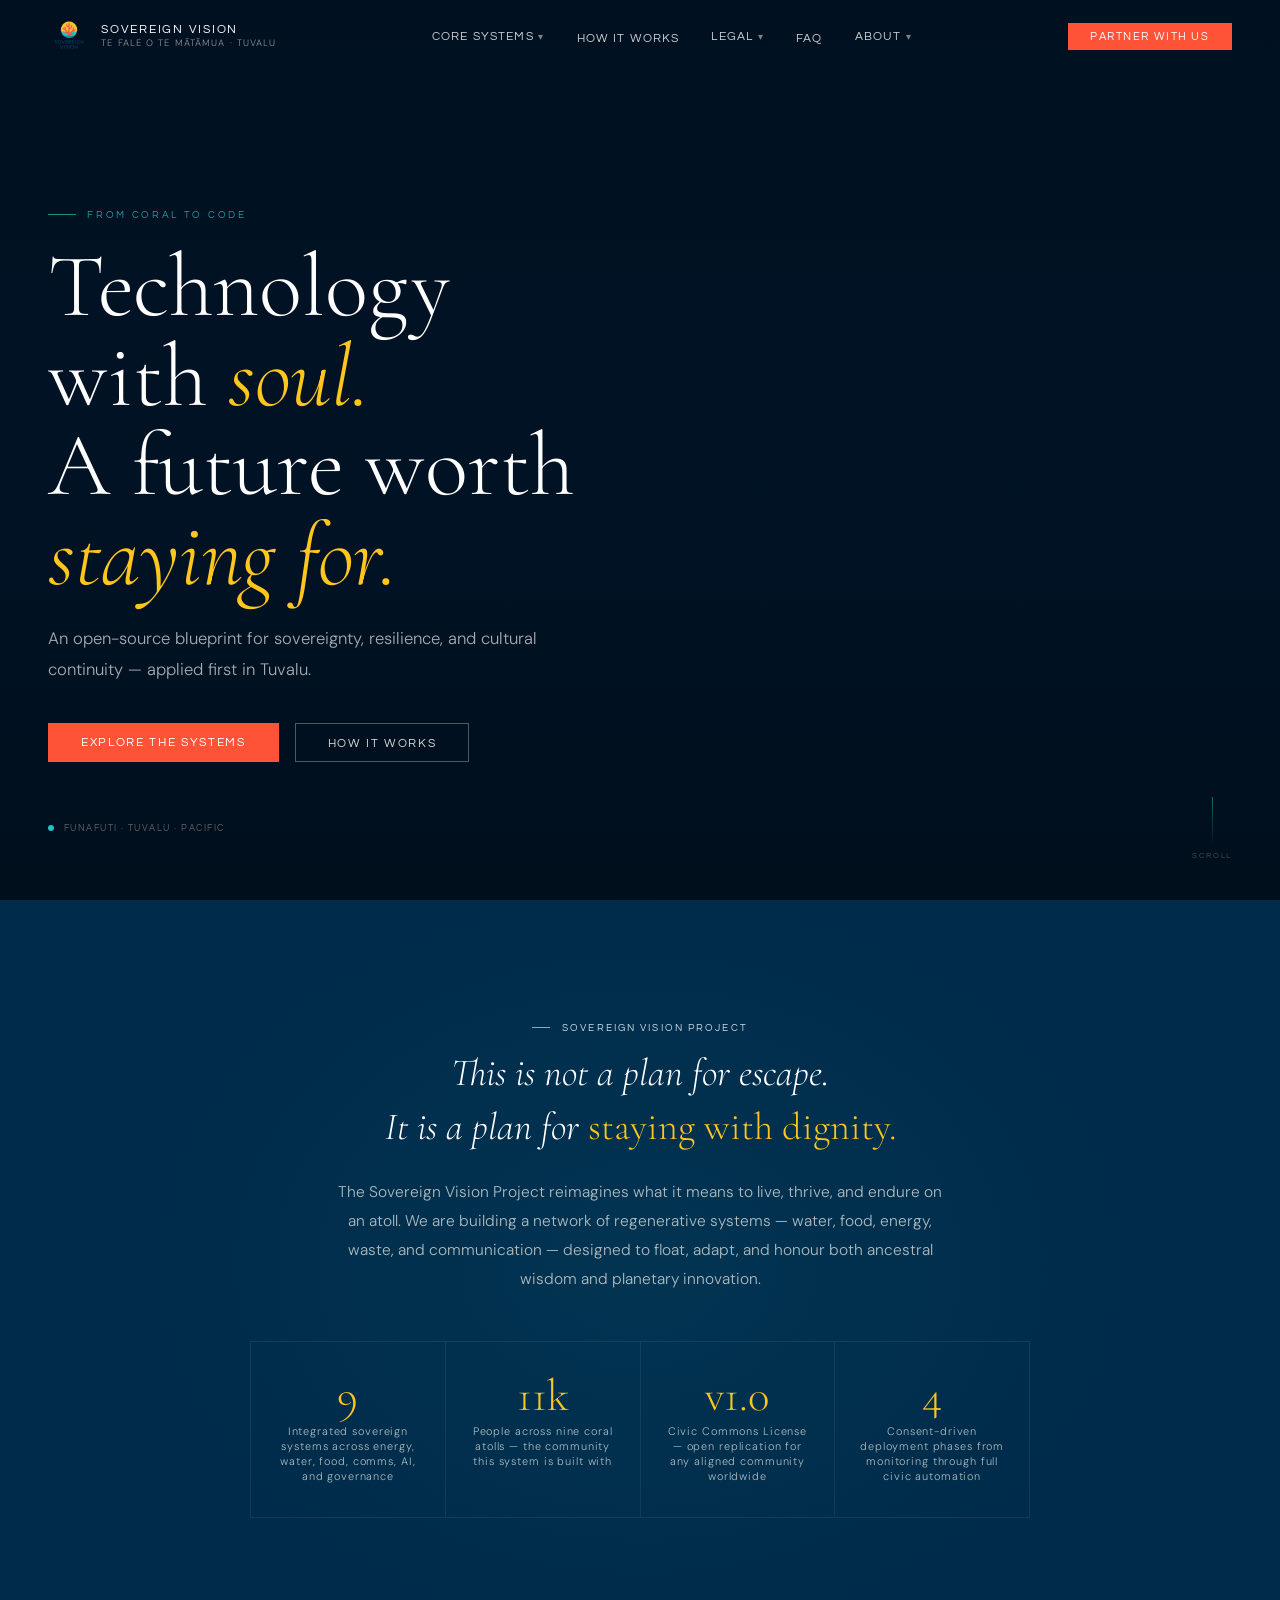
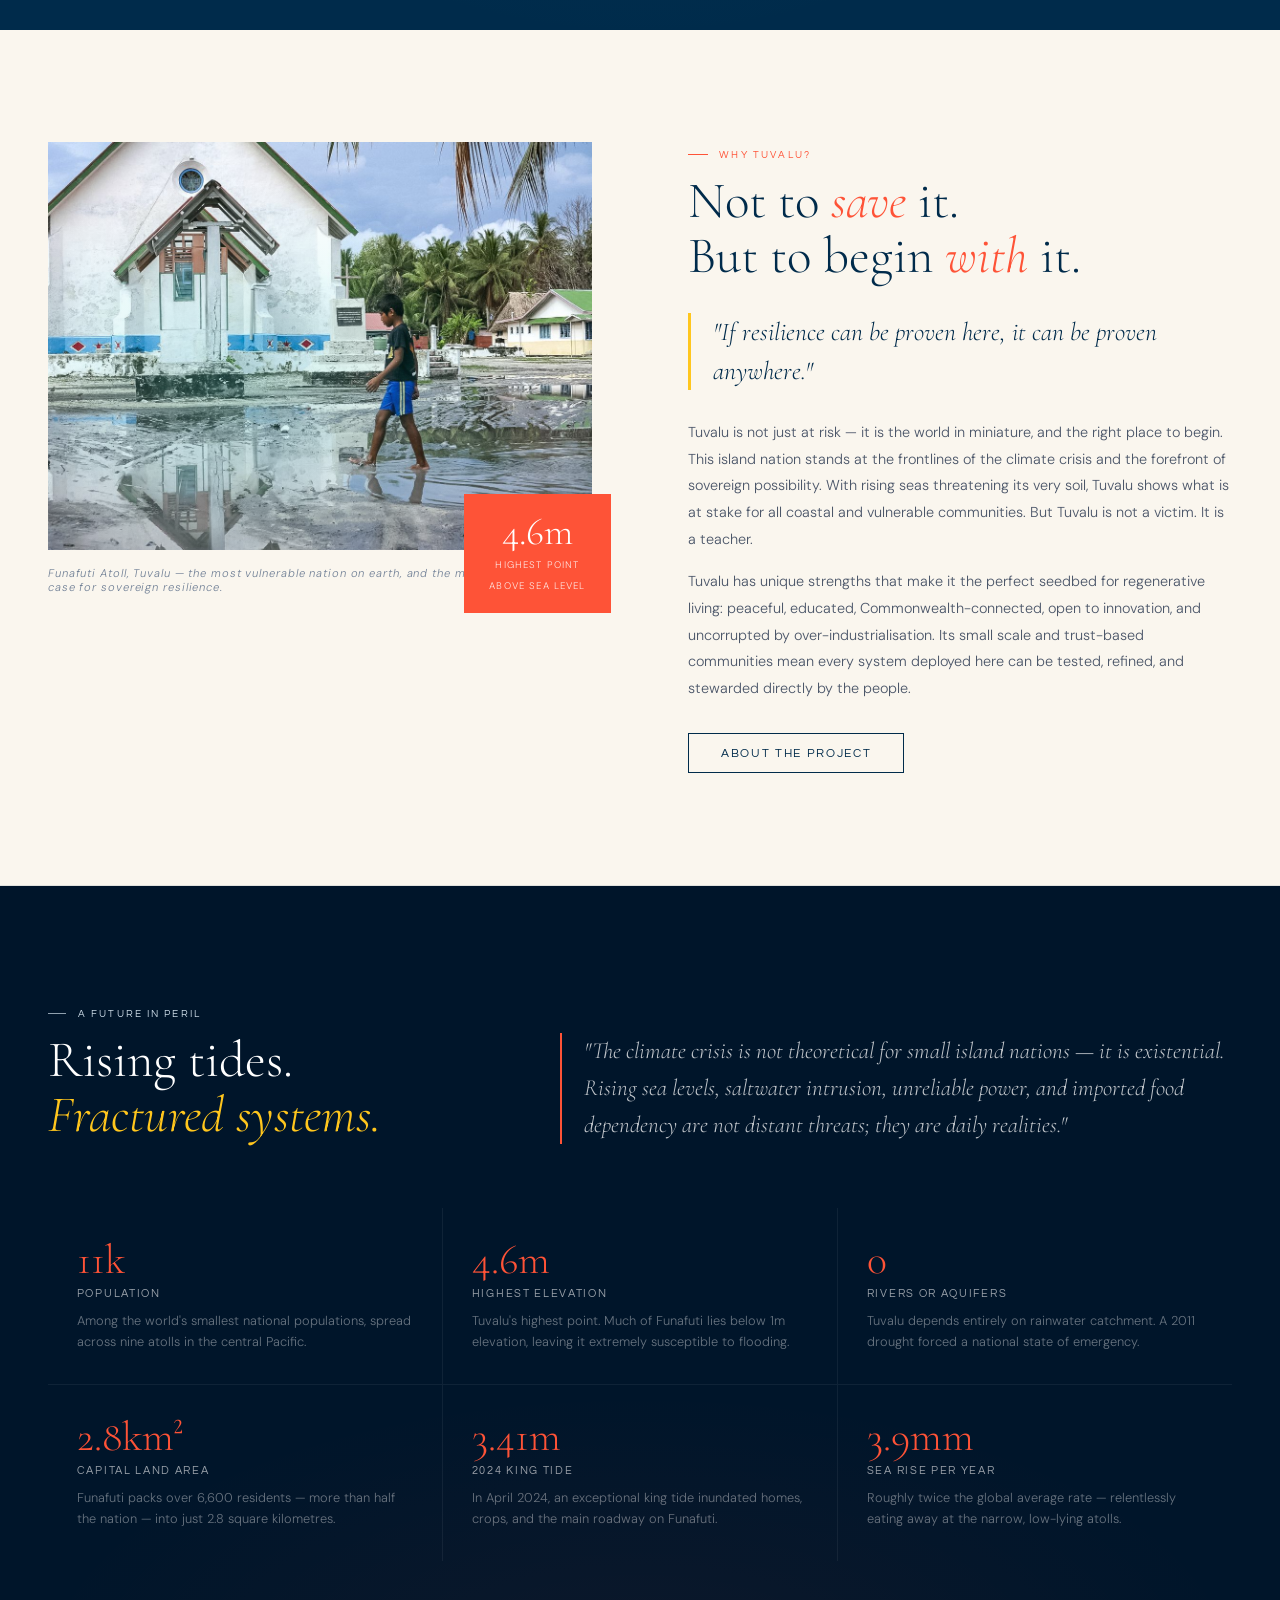
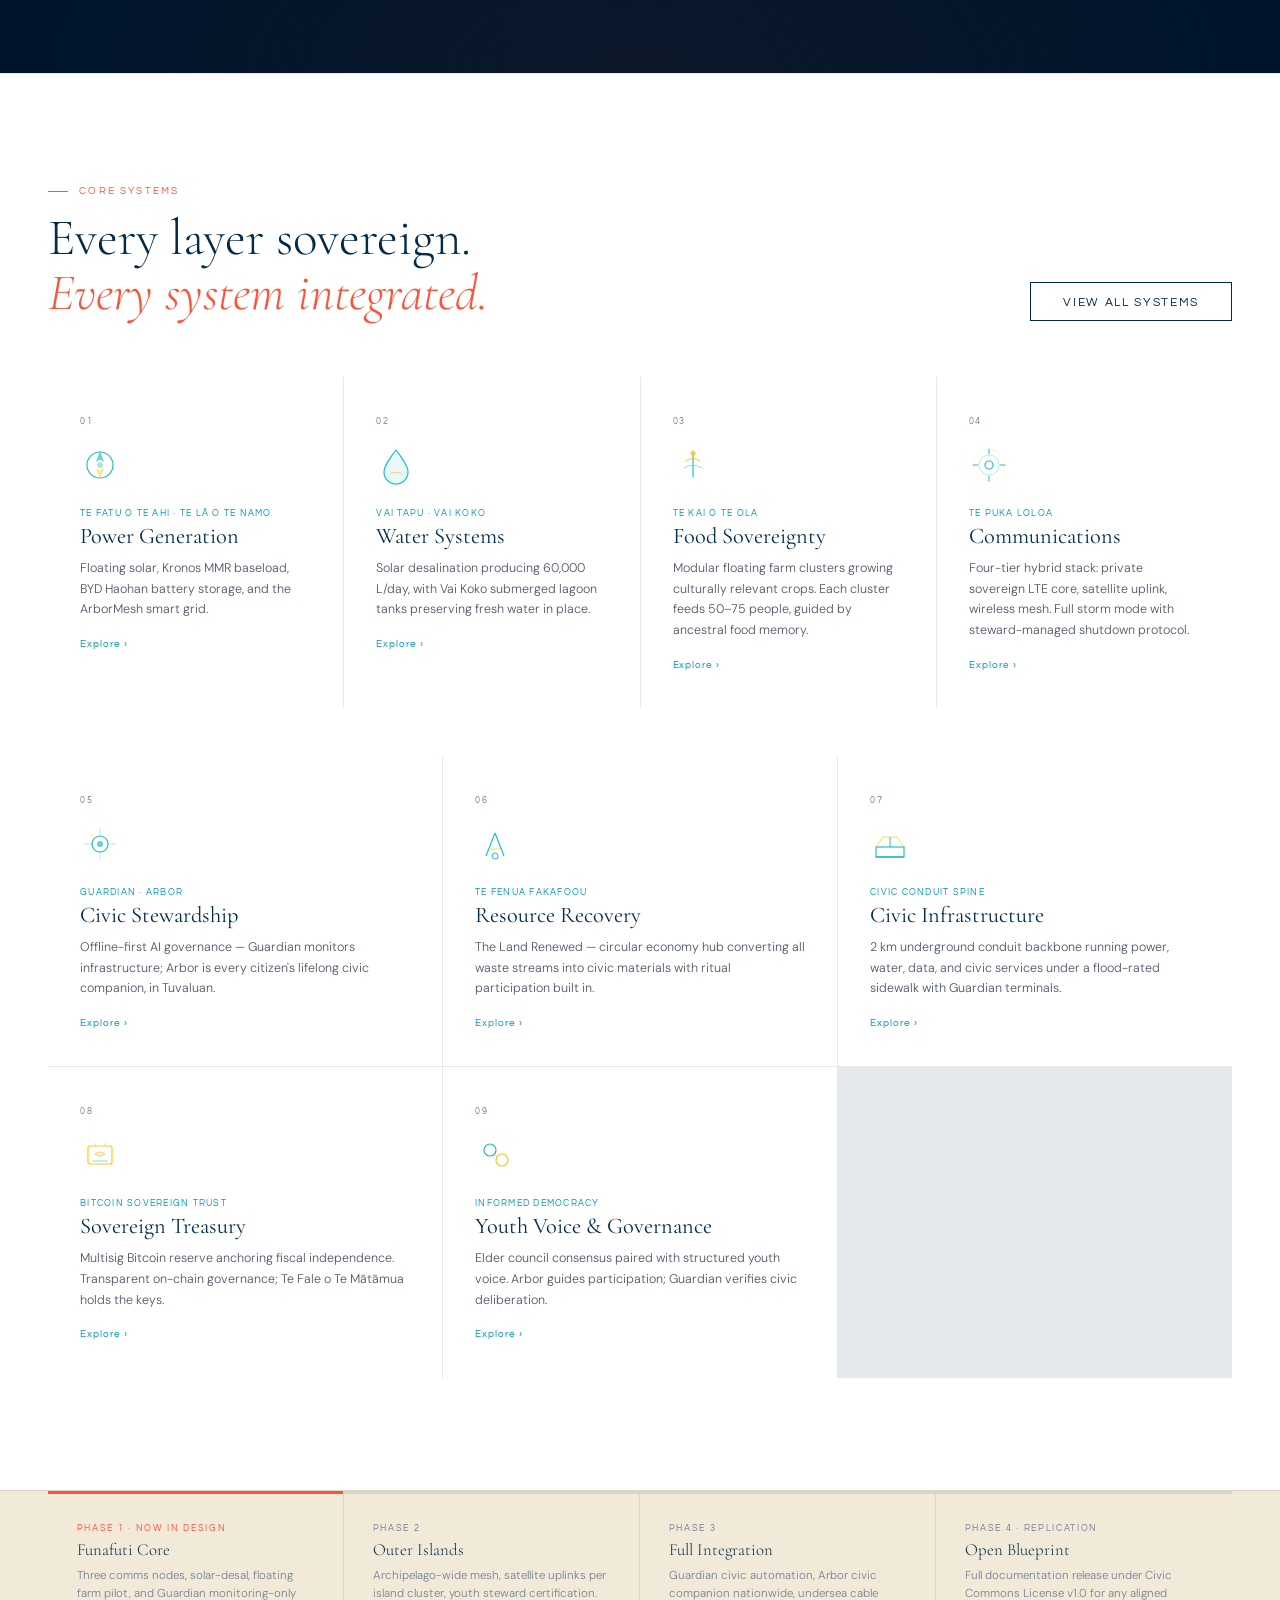
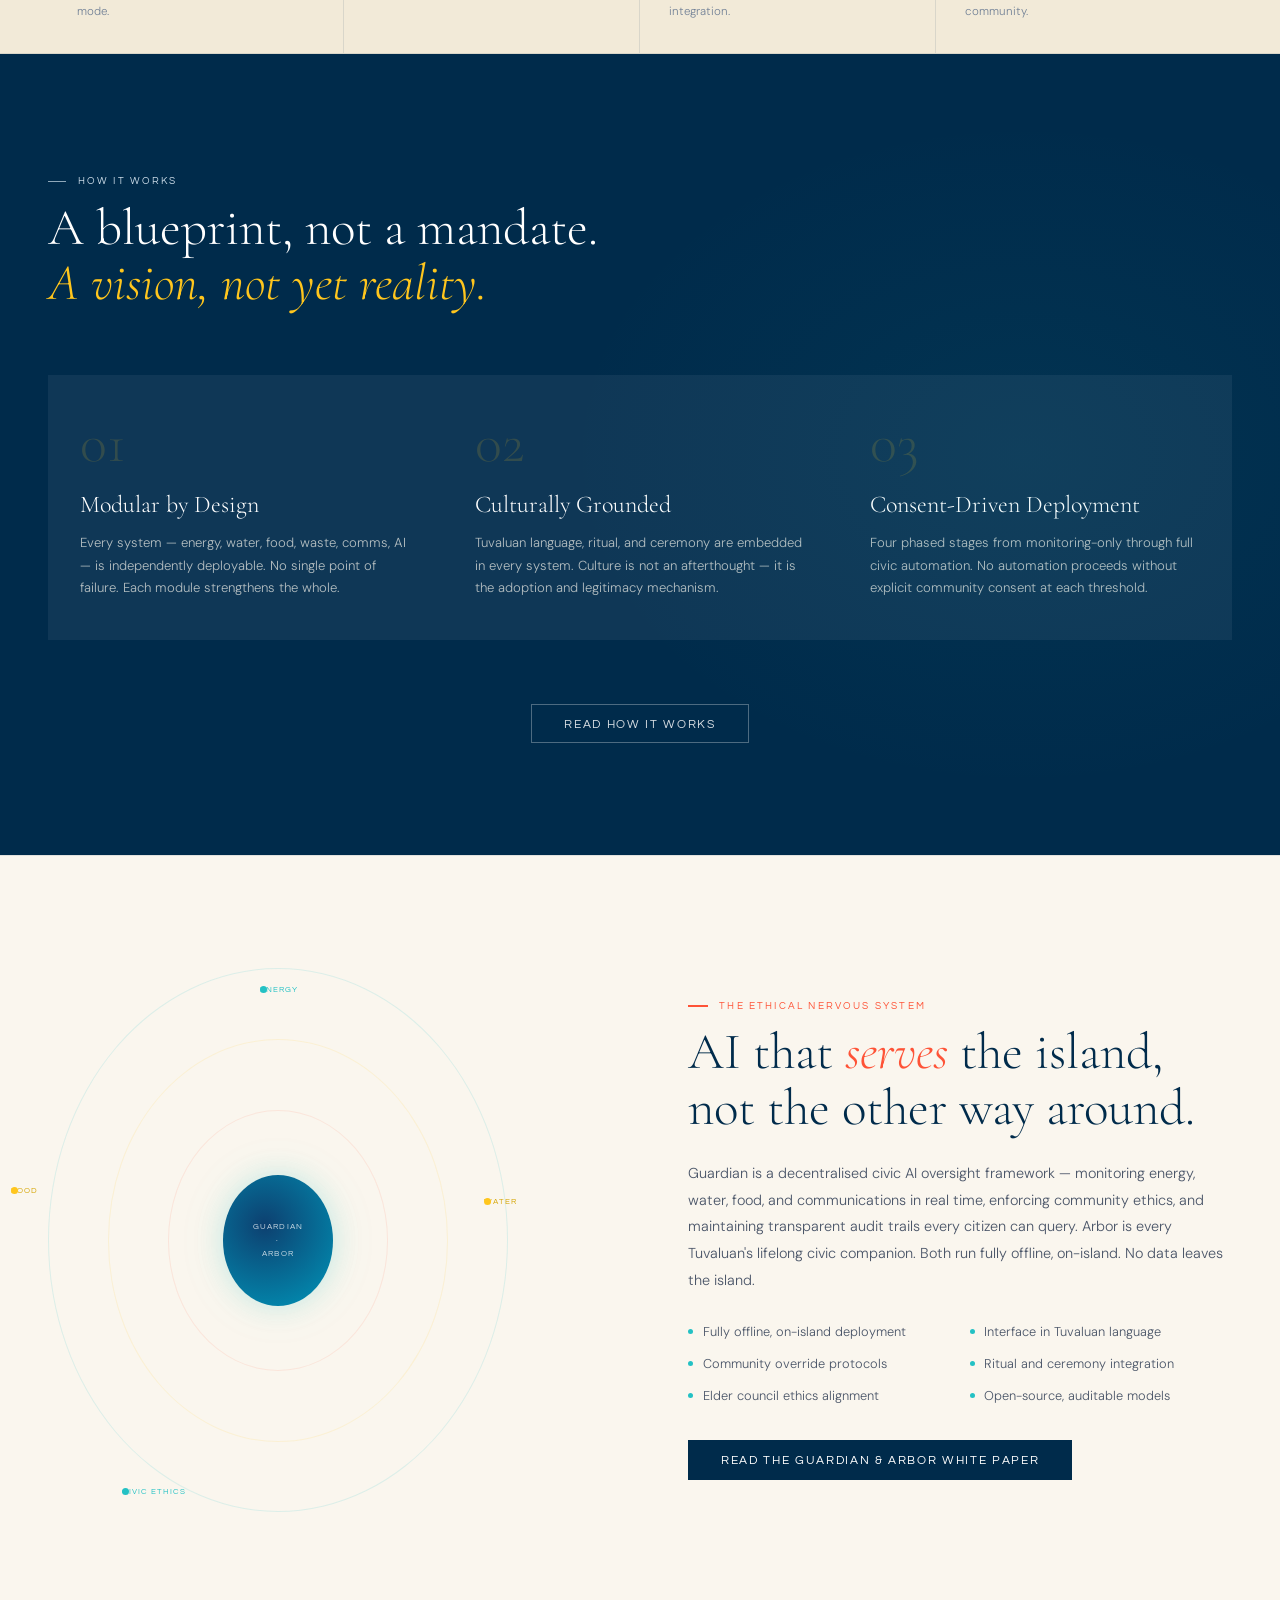
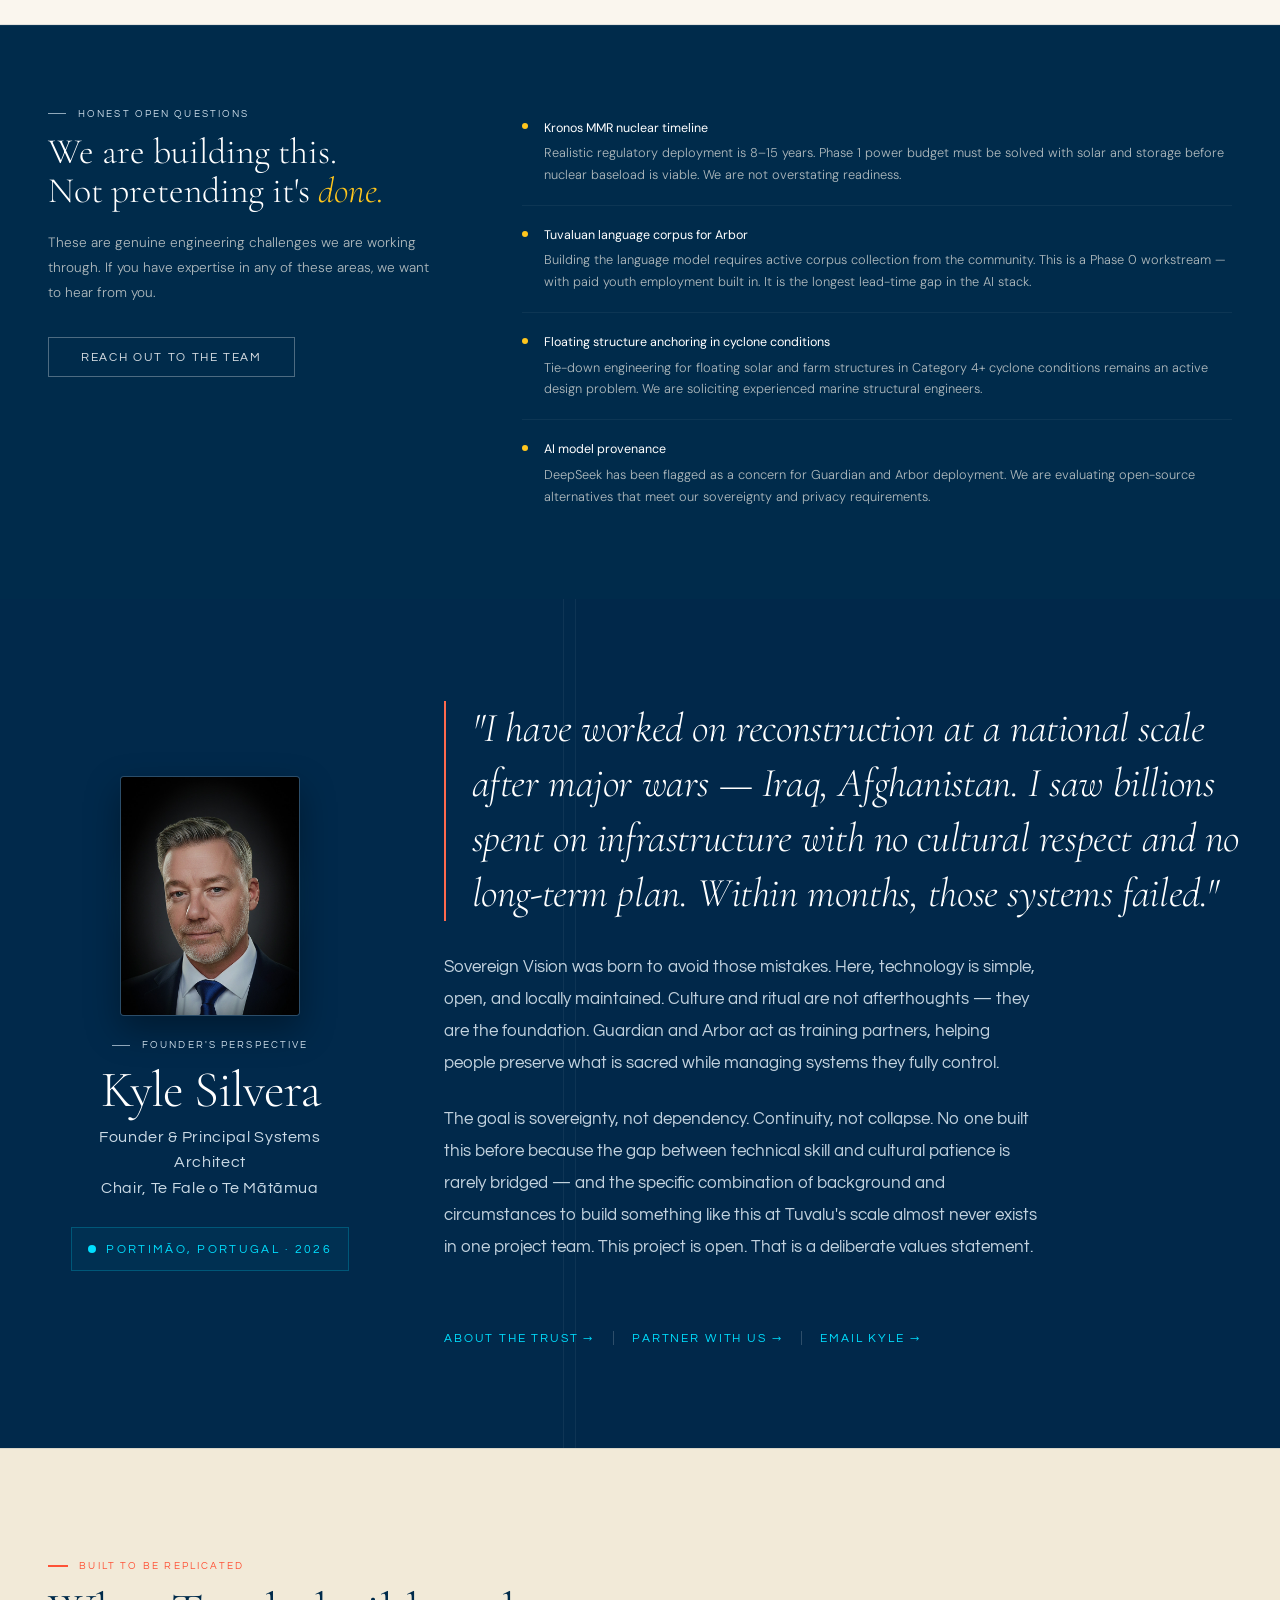
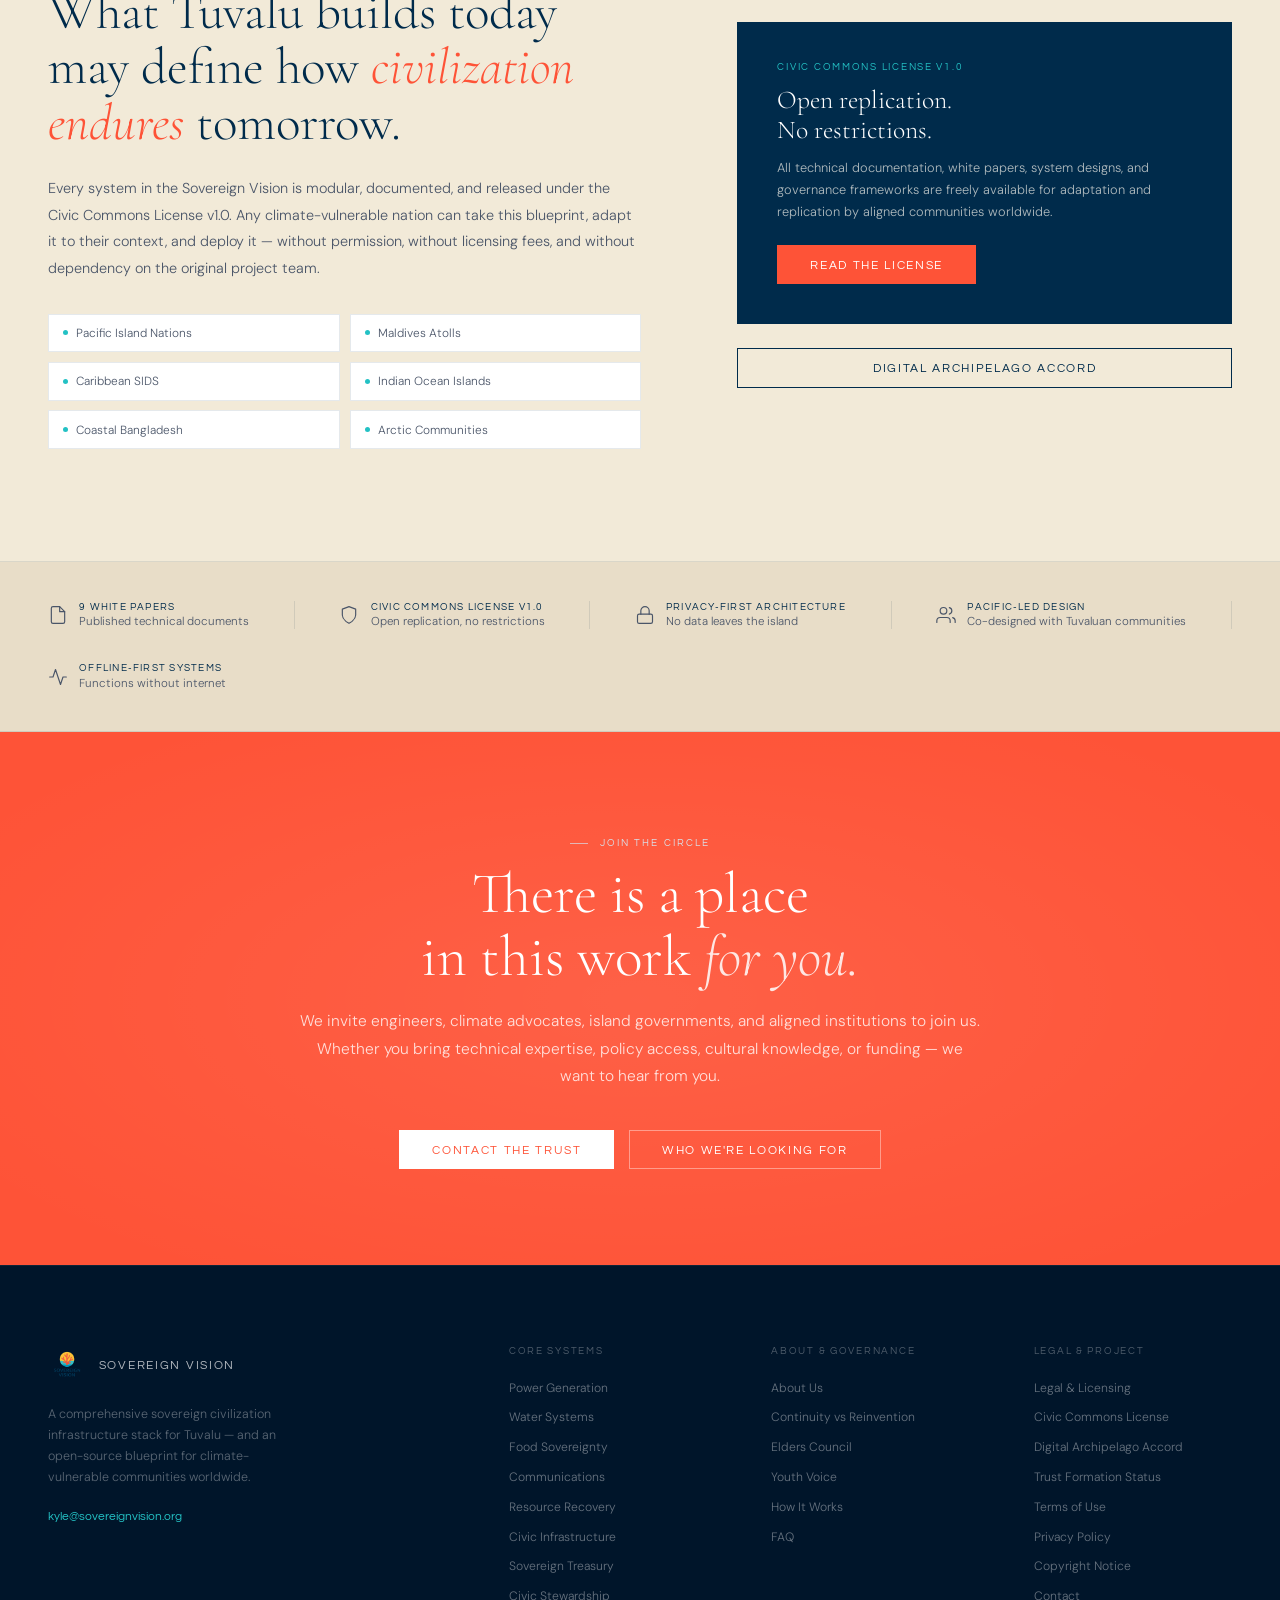
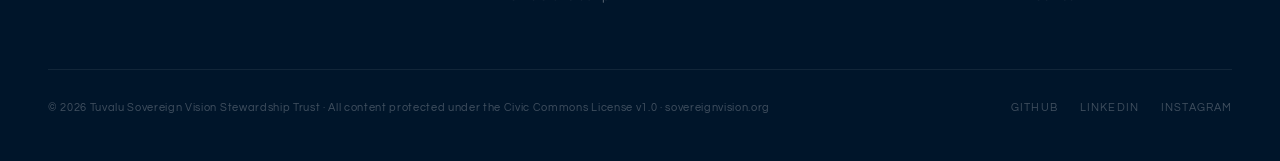
==== commit 3826cd77: "Add files via upload" ====
--- a/index.html
+++ b/index.html
@@ -1,1566 +1,1450 @@
 <!DOCTYPE html>
 <html lang="en">
 <head>
-  <!-- ═══ META ══════════════════════════════════════════════════════ -->
   <meta charset="UTF-8">
   <meta name="viewport" content="width=device-width, initial-scale=1.0">
   <title>Sovereign Vision – A Regenerative Future for Island Nations</title>
   <meta name="description" content="An open-source sovereign infrastructure blueprint for Tuvalu — covering energy, water, food, communications, governance, and AI. Built to endure. Built to be replicated.">
   <meta name="author" content="Tuvalu Sovereign Vision Stewardship Trust">
   <link rel="canonical" href="https://sovereignvision.org/">
-
-  <meta property="og:type"        content="website">
-  <meta property="og:url"         content="https://sovereignvision.org/">
-  <meta property="og:title"       content="Sovereign Vision – A Regenerative Future for Island Nations">
+  <meta property="og:type" content="website">
+  <meta property="og:url" content="https://sovereignvision.org/">
+  <meta property="og:title" content="Sovereign Vision – A Regenerative Future for Island Nations">
   <meta property="og:description" content="Nine integrated sovereign systems for Tuvalu. Open-source. Built to be replicated.">
-  <meta property="og:image"       content="https://sovereignvision.org/images/og/home.jpg">
-  <meta name="twitter:card"       content="summary_large_image">
-
-  <!-- ═══ FAVICON ══════════════════════════════════════════════════ -->
+  <meta property="og:image" content="https://sovereignvision.org/images/og/home.jpg">
+  <meta name="twitter:card" content="summary_large_image">
   <link rel="icon" type="image/png" href="images/favicon.png">
-  <link rel="apple-touch-icon"      href="images/apple-touch-icon.png">
-
-  <!-- ═══ FONTS ════════════════════════════════════════════════════ -->
+  <link rel="apple-touch-icon" href="images/apple-touch-icon.png">
   <link rel="preconnect" href="https://fonts.googleapis.com">
   <link rel="preconnect" href="https://fonts.gstatic.com" crossorigin>
   <link href="https://fonts.googleapis.com/css2?family=Cormorant+Garamond:ital,wght@0,300;0,400;0,600;1,300;1,400;1,600&family=Questrial&family=DM+Sans:opsz,wght@9..40,300;9..40,400;9..40,500&display=swap" rel="stylesheet">
-
-  <!-- ═══ DESIGN SYSTEM ════════════════════════════════════════════ -->
-  <link rel="stylesheet" href="assets/css/tokens.css">
-  <link rel="stylesheet" href="assets/css/base.css">
-  <link rel="stylesheet" href="assets/css/layout.css">
-  <link rel="stylesheet" href="assets/css/components.css">
-  <link rel="stylesheet" href="assets/css/responsive.css">
-
-  <!-- ═══ PAGE STYLES ══════════════════════════════════════════════ -->
-  <style>
-
-    /* ────────────────────────────────────────────────────────────────
-       NAV (standalone — not using fetch partial on homepage so
-       the hero transition works with zero-flash white background)
-       Shares all tokens/rules from layout.css.
-    ──────────────────────────────────────────────────────────────────*/
-
-    /* ── INTRO SECTION ── */
-    .intro-section {
-      background: var(--navy);
-      padding: var(--section-pad) var(--page-x);
-      text-align: center;
-      position: relative;
-      overflow: hidden;
+  <noscript><style>.reveal,.reveal-left,.reveal-up{opacity:1!important;transform:none!important;}</style></noscript>
+<style>
+/* ═══ TOKENS ══════════════════════════════════════════════════════════ */
+:root {
+  --coral:#fe5337; --coral-dim:#c9402a; --coral-pale:rgba(254,83,55,.08);
+  --gold:#ffc61d;  --gold-dim:#d4a400;  --gold-pale:rgba(255,198,29,.10);
+  --teal:#23c1c4;  --teal-dim:#0096b9;  --teal-pale:rgba(35,193,196,.09);
+  --navy:#002b4b;  --navy-mid:#00203a;  --navy-deep:#00152a; --navy-light:#0d4070;
+  --cream:#faf6ee; --cream-mid:#f2ead8; --cream-dark:#e8ddc8;
+  --stone:#4a5568; --stone-light:#718096; --white:#ffffff;
+  --text-on-dark:rgba(250,246,238,.70); --text-dimmer:rgba(250,246,238,.40);
+  --border-light:rgba(0,43,75,.10); --border-teal:rgba(35,193,196,.20);
+  --font-serif:'Cormorant Garamond',Georgia,serif;
+  --font-ui:'Questrial','Trebuchet MS',sans-serif;
+  --font-body:'DM Sans','Segoe UI',system-ui,sans-serif;
+  --container-max:1360px; --page-x:3rem;
+  --section-pad:7rem; --section-pad-sm:4.5rem;
+  --dur-sm:.22s; --ease:cubic-bezier(.22,1,.36,1);
+}
+@media(prefers-reduced-motion:reduce){*,*::before,*::after{animation-duration:.01ms!important;transition-duration:.01ms!important;}.reveal,.reveal-left{opacity:1!important;transform:none!important;}}
+*,*::before,*::after{box-sizing:border-box;margin:0;padding:0;}
+html{scroll-behavior:smooth;}
+body{background:var(--cream);color:var(--navy);font-family:var(--font-body);font-weight:300;overflow-x:hidden;-webkit-font-smoothing:antialiased;}
+img{display:block;max-width:100%;}
+a{color:inherit;text-decoration:none;}
+ul{list-style:none;}
+
+/* ═══ BASE TYPE ═══════════════════════════════════════════════════════ */
+.h2{font-family:var(--font-serif);font-size:clamp(2rem,4vw,3.8rem);font-weight:300;color:var(--navy);line-height:1.08;}
+.h2 em{font-style:italic;color:var(--coral);}
+.h2-white{color:var(--white);}.h2-white em{color:var(--gold);}
+.section-tag{font-family:var(--font-ui);font-size:.62rem;letter-spacing:.22em;text-transform:uppercase;color:var(--coral);margin-bottom:.9rem;display:flex;align-items:center;gap:.7rem;}
+.section-tag::before{content:'';width:20px;height:1.5px;background:var(--coral);flex-shrink:0;}
+.section-tag.white{color:rgba(255,255,255,.7);}.section-tag.white::before{background:rgba(255,255,255,.5);}
+.body-text{font-size:.9rem;color:var(--stone);line-height:1.85;}
+.body-text-white{font-size:.9rem;color:var(--text-on-dark);line-height:1.85;}
+.reveal{opacity:0;transform:translateY(22px);transition:opacity .7s var(--ease),transform .7s var(--ease);}
+.reveal.visible{opacity:1;transform:none;}
+.reveal-left{opacity:0;transform:translateX(-22px);transition:opacity .65s var(--ease),transform .65s var(--ease);}
+.reveal-left.visible{opacity:1;transform:none;}
+
+/* ═══ BUTTONS ═══════════════════════════════════════════════════════ */
+.btn-coral,.btn-navy,.btn-ghost,.btn-ghost-white,.btn-outline-navy,.btn-white{
+  display:inline-block;font-family:var(--font-ui);font-size:.74rem;letter-spacing:.14em;
+  text-transform:uppercase;padding:.8rem 2rem;border:1.5px solid transparent;
+  transition:background var(--dur-sm),border-color var(--dur-sm),color var(--dur-sm),transform var(--dur-sm);
+  cursor:pointer;white-space:nowrap;
+}
+.btn-coral{background:var(--coral);color:var(--white);border-color:var(--coral);}
+.btn-coral:hover{background:var(--coral-dim);border-color:var(--coral-dim);transform:translateY(-2px);}
+.btn-navy{background:var(--navy);color:var(--white);border-color:var(--navy);}
+.btn-navy:hover{background:var(--navy-mid);transform:translateY(-2px);}
+.btn-outline-navy{background:transparent;color:var(--navy);border-color:var(--navy);}
+.btn-outline-navy:hover{background:var(--navy);color:var(--white);transform:translateY(-2px);}
+.btn-ghost{background:transparent;color:rgba(255,255,255,.85);border-color:rgba(255,255,255,.3);}
+.btn-ghost:hover{border-color:var(--white);color:var(--white);transform:translateY(-2px);}
+.btn-ghost-white{background:transparent;color:var(--white);border-color:rgba(255,255,255,.4);}
+.btn-ghost-white:hover{border-color:var(--white);transform:translateY(-2px);}
+.btn-white{background:var(--white);color:var(--coral);border-color:var(--white);}
+.btn-white:hover{background:var(--cream);transform:translateY(-2px);}
+
+/* ═══ NAV ════════════════════════════════════════════════════════════ */
+#nav{position:fixed;top:0;left:0;right:0;z-index:200;padding:0 var(--page-x);height:72px;display:flex;align-items:center;justify-content:space-between;transition:background .4s,box-shadow .4s;}
+#nav.scrolled{background:rgba(255,255,255,.96);box-shadow:0 1px 0 var(--border-light),0 4px 24px rgba(0,43,75,.06);backdrop-filter:blur(12px);}
+.nav-logo{display:flex;align-items:center;gap:.7rem;text-decoration:none;flex-shrink:0;}
+.nav-logo img{width:42px;height:42px;object-fit:contain;display:block;}
+.nav-logo-text{font-family:var(--font-ui);font-size:.78rem;letter-spacing:.14em;text-transform:uppercase;color:var(--navy);line-height:1.25;}
+.nav-logo-text span{display:block;font-size:.58rem;letter-spacing:.12em;color:var(--stone-light);font-family:var(--font-body);}
+#nav:not(.scrolled) .nav-logo-text{color:var(--white);}
+#nav:not(.scrolled) .nav-logo-text span{color:rgba(255,255,255,.55);}
+.nav-links{display:flex;align-items:center;gap:2rem;list-style:none;}
+.nav-links a{font-size:.72rem;letter-spacing:.1em;text-transform:uppercase;color:rgba(255,255,255,.8);text-decoration:none;font-weight:400;transition:color var(--dur-sm);white-space:nowrap;font-family:var(--font-ui);}
+#nav.scrolled .nav-links a{color:var(--stone);}
+.nav-links a:hover{color:var(--coral)!important;}
+.nav-dropdown{position:relative;}
+.nav-dropdown>a{display:flex;align-items:center;gap:.3rem;}
+.nav-dropdown>a::after{content:'▾';font-size:.6rem;opacity:.6;transition:transform var(--dur-sm);}
+.nav-dropdown.active>a::after{transform:rotate(180deg);}
+.nav-dropdown::after{content:'';position:absolute;top:100%;left:-20px;right:-20px;height:16px;background:transparent;display:none;}
+.nav-dropdown.active::after{display:block;}
+.dropdown-menu{position:absolute;top:calc(100% + 8px);left:50%;min-width:220px;background:var(--white);border:1px solid var(--border-light);box-shadow:0 12px 40px rgba(0,43,75,.12);padding:.5rem 0;opacity:0;pointer-events:none;transform:translateX(-50%) translateY(-6px);transition:opacity .2s var(--ease),transform .2s var(--ease);}
+.nav-dropdown.active .dropdown-menu{opacity:1;pointer-events:all;transform:translateX(-50%) translateY(0);}
+.dropdown-menu a{display:block;padding:.6rem 1.2rem;font-size:.72rem;letter-spacing:.07em;text-transform:uppercase;color:var(--navy)!important;transition:background .18s,color .18s;white-space:nowrap;font-family:var(--font-ui);}
+.dropdown-menu a:hover{background:var(--coral-pale);color:var(--coral)!important;}
+.nav-cta{background:var(--coral);color:var(--white)!important;padding:.5rem 1.4rem;font-size:.7rem;letter-spacing:.14em;text-transform:uppercase;font-family:var(--font-ui);transition:background var(--dur-sm),transform .2s;white-space:nowrap;flex-shrink:0;}
+.nav-cta:hover{background:var(--coral-dim);transform:translateY(-1px);}
+.hamburger{display:none;flex-direction:column;gap:5px;cursor:pointer;padding:4px;background:none;border:none;}
+.hamburger span{width:22px;height:1.5px;background:var(--white);display:block;transition:all .3s var(--ease);}
+#nav.scrolled .hamburger span{background:var(--navy);}
+.hamburger.open span:nth-child(1){transform:rotate(45deg) translate(4.7px,4.7px);}
+.hamburger.open span:nth-child(2){opacity:0;}
+.hamburger.open span:nth-child(3){transform:rotate(-45deg) translate(4.7px,-4.7px);}
+.mobile-menu{display:none;position:fixed;inset:0;z-index:199;background:var(--navy-deep);flex-direction:column;align-items:center;justify-content:center;gap:1.8rem;opacity:0;pointer-events:none;transition:opacity .35s;}
+.mobile-menu.open{opacity:1;pointer-events:all;}
+.mobile-menu a{font-family:var(--font-serif);font-size:2rem;font-weight:300;color:var(--white);transition:color var(--dur-sm);}
+.mobile-menu a:hover{color:var(--gold);}
+.mobile-menu .m-cta{font-family:var(--font-ui);font-size:.76rem;letter-spacing:.16em;text-transform:uppercase;color:var(--coral);border:1px solid var(--coral);padding:.65rem 2rem;margin-top:.5rem;}
+
+/* ═══ HERO ════════════════════════════════════════════════════════════ */
+.sv-hero{position:relative;height:100svh;min-height:640px;overflow:hidden;background:var(--navy-deep);}
+.sv-hero-video{position:absolute;inset:0;width:100%;height:100%;object-fit:cover;z-index:0;opacity:.7;}
+#hero-canvas{position:absolute;inset:0;width:100%;height:100%;z-index:1;}
+#wave-canvas{position:absolute;inset:0;z-index:2;pointer-events:none;}
+.sv-hero-overlay{position:absolute;inset:0;z-index:3;background:linear-gradient(to bottom,rgba(0,12,22,.5) 0%,rgba(0,12,22,.25) 55%,rgba(0,12,22,.72) 100%);}
+.sv-hero-inner{position:relative;z-index:4;height:100%;display:flex;flex-direction:column;justify-content:center;padding:0 var(--page-x);padding-top:72px;max-width:var(--container-max);margin:0 auto;width:100%;}
+.hero-tag{font-family:var(--font-ui);font-size:.6rem;letter-spacing:.28em;text-transform:uppercase;color:rgba(35,193,196,.8);margin-bottom:1.4rem;display:flex;align-items:center;gap:.7rem;opacity:0;animation:fadeUp .8s .3s var(--ease) forwards;}
+.hero-tag::before{content:'';width:28px;height:1.5px;background:rgba(35,193,196,.7);flex-shrink:0;}
+.hero-h1{font-family:var(--font-serif);font-size:clamp(3.2rem,7vw,7rem);font-weight:300;color:var(--white);line-height:1.0;margin-bottom:1.4rem;opacity:0;animation:fadeUp .9s .45s var(--ease) forwards;}
+.hero-h1 em{font-style:italic;color:var(--gold);}
+.hero-sub{font-size:clamp(.9rem,1.3vw,1.05rem);color:rgba(255,255,255,.65);line-height:1.85;max-width:500px;margin-bottom:2.4rem;opacity:0;animation:fadeUp .8s .6s var(--ease) forwards;}
+.hero-actions{display:flex;gap:1rem;flex-wrap:wrap;opacity:0;animation:fadeUp .8s .75s var(--ease) forwards;}
+.hero-meta{position:absolute;bottom:2.5rem;left:var(--page-x);right:var(--page-x);z-index:4;display:flex;align-items:center;justify-content:space-between;opacity:0;animation:fadeUp .7s 1s var(--ease) forwards;}
+.hero-loc{display:flex;align-items:center;gap:.6rem;font-family:var(--font-ui);font-size:.58rem;letter-spacing:.16em;text-transform:uppercase;color:rgba(255,255,255,.35);}
+.pulse-dot{width:6px;height:6px;border-radius:50%;background:var(--teal);flex-shrink:0;animation:pulseDot 2.5s infinite;}
+@keyframes pulseDot{0%,100%{box-shadow:0 0 0 0 rgba(35,193,196,.5);}50%{box-shadow:0 0 0 6px rgba(35,193,196,0);}}
+.scroll-hint{display:flex;flex-direction:column;align-items:center;gap:.4rem;}
+.scroll-bar{width:1px;height:48px;background:linear-gradient(to bottom,rgba(35,193,196,.5),rgba(35,193,196,0));animation:scrollPulse 2.2s infinite;}
+@keyframes scrollPulse{0%,100%{opacity:.4;}50%{opacity:1;}}
+.scroll-hint span{font-family:var(--font-ui);font-size:.52rem;letter-spacing:.2em;text-transform:uppercase;color:rgba(255,255,255,.25);}
+@keyframes fadeUp{from{opacity:0;transform:translateY(18px);}to{opacity:1;transform:none;}}
+
+/* ═══ INTRO ═══════════════════════════════════════════════════════════ */
+.intro-section{background:var(--navy);padding:var(--section-pad) var(--page-x);text-align:center;position:relative;overflow:hidden;}
+.intro-section::before{content:'';position:absolute;inset:0;background:radial-gradient(ellipse 60% 80% at 50% 50%,rgba(35,193,196,.06) 0%,transparent 65%);pointer-events:none;}
+.intro-tagline{font-family:var(--font-serif);font-size:clamp(1.6rem,3vw,3rem);font-weight:300;font-style:italic;color:var(--white);max-width:820px;margin:0 auto 1.5rem;line-height:1.4;position:relative;z-index:1;}
+.intro-tagline strong{font-style:normal;font-weight:300;color:var(--gold);}
+.intro-body{max-width:620px;margin:0 auto 3rem;font-size:.97rem;line-height:1.85;color:var(--text-on-dark);position:relative;z-index:1;}
+.intro-stats{display:flex;justify-content:center;gap:0;border:1px solid rgba(255,255,255,.07);max-width:780px;margin:0 auto;position:relative;z-index:1;}
+.i-stat{flex:1;padding:2rem 1.5rem;border-right:1px solid rgba(255,255,255,.07);text-align:center;transition:background var(--dur-sm);}
+.i-stat:last-child{border-right:none;}
+.i-stat:hover{background:rgba(255,255,255,.03);}
+.i-stat-n{font-family:var(--font-serif);font-size:2.8rem;font-weight:300;color:var(--gold);line-height:1;margin-bottom:.3rem;}
+.i-stat-l{font-size:.68rem;letter-spacing:.08em;color:var(--text-on-dark);line-height:1.4;}
+
+/* ═══ WHY TUVALU ═════════════════════════════════════════════════════ */
+.why-section{background:var(--cream);padding:var(--section-pad) var(--page-x);border-bottom:1px solid var(--border-light);}
+.why-inner{max-width:var(--container-max);margin:0 auto;display:grid;grid-template-columns:1fr 1fr;gap:6rem;align-items:start;}
+.why-image-block{position:relative;}
+.why-image-box{width:100%;aspect-ratio:4/3;background:linear-gradient(135deg,var(--navy-mid) 0%,var(--teal-dim) 60%,#006080 100%);position:relative;overflow:hidden;}
+.why-image-box::after{content:'';position:absolute;inset:0;background:radial-gradient(ellipse at 35% 60%,rgba(35,193,196,.2) 0%,transparent 60%);}
+.why-image-caption{margin-top:1rem;font-size:.7rem;color:var(--stone-light);letter-spacing:.08em;font-style:italic;}
+.why-stat-pill{position:absolute;bottom:-1.2rem;right:-1.2rem;background:var(--coral);color:var(--white);padding:1.2rem 1.6rem;text-align:center;}
+.why-stat-pill .n{font-family:var(--font-serif);font-size:2.4rem;font-weight:300;line-height:1;display:block;}
+.why-stat-pill .l{font-size:.6rem;letter-spacing:.12em;text-transform:uppercase;opacity:.85;}
+.why-content{padding-top:.5rem;}
+.why-pull{font-family:var(--font-serif);font-size:clamp(1.3rem,2vw,1.75rem);font-weight:300;font-style:italic;color:var(--navy);border-left:3px solid var(--gold);padding-left:1.4rem;margin:1.8rem 0;line-height:1.5;}
+
+/* ═══ PERIL ═══════════════════════════════════════════════════════════ */
+.peril-section{background:var(--navy-deep);padding:var(--section-pad) var(--page-x);position:relative;overflow:hidden;}
+.peril-section::before{content:'';position:absolute;inset:0;background:radial-gradient(ellipse 80% 60% at 50% 100%,rgba(254,83,55,.05) 0%,transparent 60%);pointer-events:none;}
+.peril-header{display:grid;grid-template-columns:1fr 1.5fr;gap:4rem;align-items:end;max-width:var(--container-max);margin:0 auto 4rem;}
+.peril-blockquote{font-family:var(--font-serif);font-size:clamp(1.1rem,1.8vw,1.5rem);font-weight:300;font-style:italic;color:rgba(255,255,255,.75);line-height:1.6;border-left:2px solid var(--coral);padding-left:1.4rem;}
+.peril-grid{display:grid;grid-template-columns:repeat(3,1fr);gap:1px;background:rgba(255,255,255,.06);max-width:var(--container-max);margin:0 auto;}
+.peril-card{background:var(--navy-deep);padding:2rem 1.8rem;transition:background var(--dur-sm);text-decoration:none;display:block;}
+.peril-card:hover{background:rgba(255,255,255,.03);}
+.peril-card-n{font-family:var(--font-serif);font-size:2.6rem;font-weight:300;color:var(--coral);line-height:1;margin-bottom:.4rem;}
+.peril-card-title{font-family:var(--font-ui);font-size:.66rem;letter-spacing:.16em;text-transform:uppercase;color:rgba(255,255,255,.6);margin-bottom:.7rem;}
+.peril-card-text{font-size:.8rem;color:rgba(255,255,255,.4);line-height:1.65;}
+
+/* ═══ SYSTEMS ═══════════════════════════════════════════════════════ */
+.systems-section{background:var(--white);padding:var(--section-pad) var(--page-x);border-top:1px solid var(--border-light);}
+.systems-header{display:flex;align-items:flex-end;justify-content:space-between;gap:2rem;margin-bottom:3.5rem;flex-wrap:wrap;max-width:var(--container-max);margin-left:auto;margin-right:auto;}
+.systems-grid{display:grid;grid-template-columns:repeat(4,1fr);gap:1px;background:var(--border-light);max-width:var(--container-max);margin:0 auto 3rem;}
+.systems-row2{display:grid;grid-template-columns:repeat(3,1fr);background:var(--border-light);gap:1px;max-width:var(--container-max);margin:0 auto;}
+.sys-card{background:var(--white);padding:2.4rem 2rem;display:block;text-decoration:none;position:relative;transition:background var(--dur-sm);overflow:hidden;}
+.sys-card::after{content:'';position:absolute;top:0;left:0;right:0;height:2px;background:var(--teal);transform:scaleX(0);transform-origin:left;transition:transform .35s var(--ease);}
+.sys-card:hover{background:var(--cream);}
+.sys-card:hover::after{transform:scaleX(1);}
+.sys-num{font-family:var(--font-ui);font-size:.58rem;letter-spacing:.18em;text-transform:uppercase;color:var(--stone-light);margin-bottom:1.2rem;}
+.sys-icon{width:40px;height:40px;margin-bottom:1.2rem;}
+.sys-tuvaluan{font-family:var(--font-ui);font-size:.56rem;letter-spacing:.14em;text-transform:uppercase;color:var(--teal-dim);margin-bottom:.3rem;}
+.sys-name{font-family:var(--font-serif);font-size:1.4rem;font-weight:400;color:var(--navy);margin-bottom:.6rem;line-height:1.15;}
+.sys-desc{font-size:.78rem;color:var(--stone);line-height:1.65;margin-bottom:1.2rem;}
+.sys-link{font-family:var(--font-ui);font-size:.62rem;letter-spacing:.1em;color:var(--teal-dim);transition:letter-spacing var(--dur-sm);}
+.sys-card:hover .sys-link{letter-spacing:.16em;}
+
+/* ═══ PHASE STRIP ════════════════════════════════════════════════════ */
+.phase-strip{background:var(--cream-mid);border-top:1px solid var(--border-light);border-bottom:1px solid var(--border-light);padding:0 var(--page-x);}
+.phase-strip-inner{max-width:var(--container-max);margin:0 auto;display:grid;grid-template-columns:repeat(4,1fr);}
+.phase-item{padding:2rem 1.8rem;border-right:1px solid var(--border-light);position:relative;}
+.phase-item:last-child{border-right:none;}
+.phase-item::before{content:'';position:absolute;top:0;left:0;right:0;height:3px;background:var(--border-light);}
+.phase-item.active::before{background:var(--coral);}
+.phase-num{font-family:var(--font-ui);font-size:.58rem;letter-spacing:.18em;text-transform:uppercase;color:var(--stone-light);margin-bottom:.4rem;}
+.phase-item.active .phase-num{color:var(--coral);}
+.phase-name{font-family:var(--font-serif);font-size:1.05rem;font-weight:300;color:var(--navy);line-height:1.3;margin-bottom:.4rem;}
+.phase-desc-sm{font-size:.72rem;color:var(--stone-light);line-height:1.55;}
+
+/* ═══ HOW IT WORKS ══════════════════════════════════════════════════ */
+.how-section{background:var(--navy);padding:var(--section-pad) var(--page-x);position:relative;overflow:hidden;}
+.how-section::before{content:'';position:absolute;inset:0;background:radial-gradient(ellipse 60% 70% at 80% 50%,rgba(35,193,196,.06) 0%,transparent 60%);pointer-events:none;}
+.how-inner{max-width:var(--container-max);margin:0 auto;}
+.how-grid{display:grid;grid-template-columns:repeat(3,1fr);gap:1px;background:rgba(255,255,255,.06);margin-top:4rem;}
+.how-card{background:transparent;padding:2.5rem 2rem;transition:background var(--dur-sm);}
+.how-card:hover{background:rgba(255,255,255,.03);}
+.how-n{font-family:var(--font-serif);font-size:3.5rem;font-weight:300;color:rgba(255,198,29,.15);line-height:1;margin-bottom:1.2rem;}
+.how-title{font-family:var(--font-serif);font-size:1.5rem;font-weight:300;color:var(--white);margin-bottom:.8rem;line-height:1.2;}
+.how-desc{font-size:.82rem;color:var(--text-on-dark);line-height:1.72;}
+
+/* ═══ GUARDIAN ═══════════════════════════════════════════════════════ */
+.guardian-section{background:var(--cream);padding:var(--section-pad) var(--page-x);border-top:1px solid var(--border-light);border-bottom:1px solid var(--border-light);}
+.guardian-inner{display:grid;grid-template-columns:1fr 1fr;gap:6rem;max-width:var(--container-max);margin:0 auto;align-items:center;}
+.guardian-visual{position:relative;width:100%;padding-bottom:100%;max-width:460px;}
+.guardian-vis-inner{position:absolute;inset:0;display:flex;align-items:center;justify-content:center;}
+.g-ring{position:absolute;border-radius:50%;border:1px solid;animation:gSpin linear infinite;}
+.g-ring-1{inset:0;border-color:rgba(35,193,196,.14);animation-duration:44s;}
+.g-ring-2{inset:13%;border-color:rgba(255,198,29,.12);animation-duration:31s;animation-direction:reverse;}
+.g-ring-3{inset:26%;border-color:rgba(254,83,55,.10);animation-duration:20s;}
+.g-core{position:absolute;inset:38%;border-radius:50%;background:radial-gradient(circle at 38% 38%,var(--navy-light),var(--teal-dim));box-shadow:0 0 28px rgba(35,193,196,.2),0 0 56px rgba(35,193,196,.07);display:flex;align-items:center;justify-content:center;}
+.g-core-label{font-family:var(--font-ui);font-size:.5rem;letter-spacing:.14em;text-transform:uppercase;color:rgba(255,255,255,.8);text-align:center;line-height:1.7;}
+.g-orbit-dot{position:absolute;width:7px;height:7px;border-radius:50%;}
+.g-orbit-label{position:absolute;font-size:.52rem;font-family:var(--font-ui);letter-spacing:.12em;text-transform:uppercase;white-space:nowrap;display:flex;align-items:center;gap:.35rem;}
+@keyframes gSpin{from{transform:rotate(0deg);}to{transform:rotate(360deg);}}
+.guardian-features{display:grid;grid-template-columns:1fr 1fr;gap:.8rem 1.2rem;margin:1.8rem 0 2.2rem;}
+.g-feat{display:flex;align-items:flex-start;gap:.6rem;font-size:.8rem;color:var(--stone);line-height:1.5;}
+.g-feat::before{content:'';width:5px;height:5px;background:var(--teal);border-radius:50%;margin-top:.45rem;flex-shrink:0;}
+
+/* ═══ HONESTY ════════════════════════════════════════════════════════ */
+.honesty-section{background:var(--navy);padding:var(--section-pad-sm) var(--page-x);border-top:1px solid rgba(255,255,255,.05);}
+.honesty-inner{max-width:var(--container-max);margin:0 auto;display:grid;grid-template-columns:1fr 1.8fr;gap:5rem;align-items:start;}
+.honesty-item{display:flex;align-items:flex-start;gap:1rem;padding:1.2rem 0;border-bottom:1px solid rgba(255,255,255,.05);}
+.honesty-item:last-child{border-bottom:none;}
+.honesty-dot{width:6px;height:6px;border-radius:50%;background:var(--gold);flex-shrink:0;margin-top:.35rem;}
+.honesty-text{font-size:.8rem;color:var(--text-on-dark);line-height:1.7;}
+.honesty-text strong{display:block;color:var(--white);font-size:.78rem;font-weight:400;margin-bottom:.2rem;}
+
+/* ═══ FOUNDER ════════════════════════════════════════════════════════ */
+.founder-section{background:var(--navy-deep);padding:var(--section-pad) var(--page-x);position:relative;overflow:hidden;}
+.founder-section::before{content:'';position:absolute;top:0;left:0;bottom:0;width:45%;background:rgba(0,43,75,.4);border-right:1px solid rgba(255,255,255,.05);}
+.founder-inner{display:grid;grid-template-columns:1fr 1.6fr;gap:6rem;max-width:var(--container-max);margin:0 auto;align-items:start;position:relative;z-index:1;}
+.founder-name{font-family:var(--font-serif);font-size:2.4rem;font-weight:300;color:var(--white);line-height:1;margin-bottom:.4rem;}
+.founder-role{font-size:.76rem;color:var(--text-on-dark);line-height:1.5;margin-bottom:1.6rem;letter-spacing:.04em;}
+.founder-badge{display:inline-flex;align-items:center;gap:.55rem;border:1px solid var(--border-teal);padding:.4rem .85rem;font-family:var(--font-ui);font-size:.58rem;letter-spacing:.14em;text-transform:uppercase;color:var(--teal);}
+.founder-badge-dot{width:5px;height:5px;background:var(--teal);border-radius:50%;}
+.founder-blockquote{font-family:var(--font-serif);font-size:clamp(1.2rem,2vw,1.7rem);font-weight:300;font-style:italic;color:var(--white);line-height:1.55;border-left:2px solid var(--coral);padding-left:1.8rem;margin-bottom:2rem;}
+.founder-body{font-size:.93rem;line-height:1.9;color:var(--text-on-dark);margin-bottom:1.3rem;}
+.founder-links{display:flex;align-items:center;gap:1.2rem;flex-wrap:wrap;margin-top:2.2rem;}
+.founder-link{color:var(--teal);font-size:.74rem;letter-spacing:.1em;text-transform:uppercase;font-family:var(--font-ui);transition:gap var(--dur-sm),color var(--dur-sm);display:inline-flex;align-items:center;gap:.4rem;}
+.founder-link:hover{gap:.7rem;color:var(--white);}
+.founder-link-div{width:1px;height:16px;background:rgba(255,255,255,.12);}
+
+/* ═══ REPLICATION ════════════════════════════════════════════════════ */
+.replication-section{background:var(--cream-mid);padding:var(--section-pad) var(--page-x);border-top:1px solid var(--border-light);border-bottom:1px solid var(--border-light);}
+.replication-inner{display:grid;grid-template-columns:1.2fr 1fr;gap:6rem;max-width:var(--container-max);margin:0 auto;align-items:center;}
+.rep-tag-grid{display:grid;grid-template-columns:1fr 1fr;gap:.6rem;margin-top:2rem;}
+.rep-tag{display:flex;align-items:center;gap:.5rem;font-size:.74rem;color:var(--stone);background:var(--white);border:1px solid var(--border-light);padding:.65rem .9rem;transition:border-color var(--dur-sm),color var(--dur-sm);}
+.rep-tag:hover{border-color:var(--teal);color:var(--navy);}
+.rep-tag-dot{width:5px;height:5px;background:var(--teal);border-radius:50%;flex-shrink:0;}
+.licence-box{background:var(--navy);padding:2.5rem;}
+.licence-box-tag{font-family:var(--font-ui);font-size:.6rem;letter-spacing:.18em;text-transform:uppercase;color:var(--teal);margin-bottom:.8rem;}
+.licence-box-title{font-family:var(--font-serif);font-size:1.6rem;font-weight:300;color:var(--white);margin-bottom:.7rem;line-height:1.2;}
+.licence-box-body{font-size:.8rem;color:var(--text-on-dark);line-height:1.7;margin-bottom:1.4rem;}
+
+/* ═══ TRUST STRIP ════════════════════════════════════════════════════ */
+.trust-strip{background:var(--cream-dark);padding:2.4rem var(--page-x);border-bottom:1px solid var(--border-light);}
+.trust-strip-inner{max-width:var(--container-max);margin:0 auto;display:flex;align-items:center;justify-content:space-between;gap:2rem;flex-wrap:wrap;}
+.trust-item{display:flex;align-items:center;gap:.7rem;}
+.trust-item-icon{width:20px;height:20px;display:flex;align-items:center;justify-content:center;}
+.trust-item-icon svg{width:20px;height:20px;stroke:var(--stone);stroke-width:1.4;fill:none;stroke-linecap:round;stroke-linejoin:round;}
+.trust-item-text{font-size:.72rem;color:var(--stone);line-height:1.3;}
+.trust-item-text strong{display:block;color:var(--navy);font-size:.64rem;letter-spacing:.12em;text-transform:uppercase;margin-bottom:.1rem;font-weight:400;font-family:var(--font-ui);}
+.trust-div{width:1px;height:28px;background:var(--border-light);}
+
+/* ═══ JOIN CTA ═══════════════════════════════════════════════════════ */
+.join-section{background:var(--coral);padding:6rem var(--page-x);text-align:center;position:relative;overflow:hidden;}
+.join-section::before{content:'';position:absolute;inset:-30%;background:radial-gradient(ellipse at 50% 50%,rgba(255,255,255,.08) 0%,transparent 55%);pointer-events:none;}
+.join-inner{position:relative;z-index:1;max-width:680px;margin:0 auto;}
+.join-h2{font-family:var(--font-serif);font-size:clamp(2.2rem,4.5vw,4.5rem);font-weight:300;color:var(--white);line-height:1.1;margin-bottom:1.2rem;}
+.join-h2 em{font-style:italic;opacity:.85;}
+.join-body{font-size:.97rem;color:rgba(255,255,255,.8);line-height:1.75;margin-bottom:2.5rem;}
+
+/* ═══ FOOTER ═════════════════════════════════════════════════════════ */
+footer{background:var(--navy-deep);padding:5rem var(--page-x) 3rem;border-top:1px solid rgba(255,255,255,.06);}
+.footer-top{max-width:var(--container-max);margin:0 auto;display:grid;grid-template-columns:2fr 1fr 1fr 1fr;gap:4rem;margin-bottom:4rem;}
+.footer-logo-wrap{display:flex;align-items:center;gap:.8rem;text-decoration:none;margin-bottom:1.2rem;}
+.footer-logo-name{font-family:var(--font-ui);font-size:.76rem;letter-spacing:.14em;text-transform:uppercase;color:rgba(255,255,255,.7);}
+.footer-desc{font-size:.78rem;color:rgba(255,255,255,.35);line-height:1.7;max-width:240px;margin-bottom:1rem;}
+.footer-email{font-size:.76rem;color:var(--teal);font-family:var(--font-ui);}
+.footer-col-h{font-family:var(--font-ui);font-size:.6rem;letter-spacing:.18em;text-transform:uppercase;color:rgba(255,255,255,.3);margin-bottom:1.2rem;}
+.footer-links{display:flex;flex-direction:column;gap:.55rem;}
+.footer-links a{font-size:.76rem;color:rgba(255,255,255,.4);transition:color var(--dur-sm);}
+.footer-links a:hover{color:rgba(255,255,255,.75);}
+.footer-bottom{max-width:var(--container-max);margin:0 auto;display:flex;justify-content:space-between;align-items:center;padding-top:2rem;border-top:1px solid rgba(255,255,255,.07);flex-wrap:wrap;gap:1rem;}
+.footer-copy{font-size:.7rem;color:rgba(255,255,255,.25);font-family:var(--font-ui);letter-spacing:.06em;}
+.footer-socials{display:flex;gap:1.4rem;}
+.footer-socials a{font-size:.68rem;color:rgba(255,255,255,.25);font-family:var(--font-ui);letter-spacing:.1em;text-transform:uppercase;transition:color var(--dur-sm);}
+.footer-socials a:hover{color:rgba(255,255,255,.6);}
+
+/* ═══ RESPONSIVE ═════════════════════════════════════════════════════ */
+@media(max-width:1100px){
+  :root{--page-x:2rem;}
+  .systems-grid{grid-template-columns:repeat(2,1fr);}
+  .systems-row2{grid-template-columns:repeat(2,1fr);}
+  .why-inner,.guardian-inner,.founder-inner,.replication-inner{grid-template-columns:1fr;gap:3.5rem;}
+  .why-stat-pill{right:0;bottom:-1rem;}
+  .founder-section::before{display:none;}
+  .how-grid{grid-template-columns:1fr;}
+  .peril-header{grid-template-columns:1fr;gap:2rem;}
+  .peril-grid{grid-template-columns:repeat(2,1fr);}
+  .honesty-inner{grid-template-columns:1fr;gap:2.5rem;}
+  .phase-strip-inner{grid-template-columns:repeat(2,1fr);}
+  .footer-top{grid-template-columns:1fr 1fr;gap:2.5rem;}
+}
+@media(max-width:768px){
+  :root{--page-x:1.5rem;--section-pad:5rem;}
+  #nav{padding:0 1.5rem;}
+  .nav-links,.nav-cta{display:none;}
+  .hamburger{display:flex;}
+  .mobile-menu{display:flex;}
+  .sv-hero-inner{padding:0 1.5rem;padding-top:72px;}
+  .hero-meta{left:1.5rem;right:1.5rem;}
+  .systems-grid,.systems-row2,.peril-grid{grid-template-columns:1fr;}
+  .intro-stats{flex-direction:column;}
+  .i-stat{border-right:none;border-bottom:1px solid rgba(255,255,255,.07);}
+  .i-stat:last-child{border-bottom:none;}
+  .trust-strip-inner{flex-direction:column;align-items:flex-start;}
+  .trust-div{display:none;}
+  .rep-tag-grid{grid-template-columns:1fr;}
+  .guardian-features{grid-template-columns:1fr;}
+  .phase-strip-inner{grid-template-columns:1fr;}
+  .phase-item{border-right:none;border-bottom:1px solid var(--border-light);}
+  .phase-item:last-child{border-bottom:none;}
+  .footer-top{grid-template-columns:1fr;}
+  .footer-bottom{flex-direction:column;align-items:flex-start;}
+}
+
+/* ═══ FOUNDER SECTION ═════════════════════════════════════════════ */
+
+.founder-section {
+  position: relative;
+  background: #01284a;
+  overflow: hidden;
+  padding: clamp(5rem, 8vw, 8rem) 0;
+}
+
+.founder-inner {
+  width: min(1280px, calc(100% - 80px));
+  margin: 0 auto;
+  display: grid;
+  grid-template-columns: 340px minmax(520px, 1fr);
+  gap: clamp(3rem, 5vw, 5rem);
+  align-items: center;
+}
+
+/* LEFT PROFILE COLUMN */
+
+.founder-left {
+  display: flex;
+  flex-direction: column;
+  align-items: center;
+  text-align: center;
+}
+
+.founder-photo-wrap {
+  margin-bottom: 1.5rem;
+  display: flex;
+  justify-content: center;
+  align-items: center;
+}
+
+.founder-photo {
+  width: 180px;
+  height: 240px;
+  object-fit: cover;
+  object-position: center top;
+  display: block;
+  border: 1px solid rgba(255, 255, 255, 0.14);
+  border-radius: 4px;
+  box-shadow: 0 14px 34px rgba(0, 0, 0, 0.35);
+  background: rgba(255, 255, 255, 0.03);
+}
+
+/* Optional brand halo behind portrait */
+.founder-photo-wrap {
+  position: relative;
+}
+
+.founder-photo-wrap::before {
+  content: "";
+  position: absolute;
+  width: 210px;
+  height: 210px;
+  border-radius: 50%;
+  background: radial-gradient(
+    circle,
+    rgba(0, 208, 255, 0.16) 0%,
+    rgba(0, 208, 255, 0.08) 35%,
+    rgba(0, 208, 255, 0.00) 72%
+  );
+  filter: blur(10px);
+  z-index: 0;
+}
+
+.founder-photo {
+  position: relative;
+  z-index: 1;
+}
+
+.founder-left .section-tag {
+  margin-bottom: 1rem;
+}
+
+.section-tag.white {
+  display: inline-flex;
+  align-items: center;
+  gap: 0.75rem;
+  color: #d8e7f2;
+  font-family: "Questrial", sans-serif;
+  font-size: 0.6rem;
+  letter-spacing: 0.22em;
+  text-transform: uppercase;
+  opacity: 0.95;
+}
+
+.section-tag.white::before {
+  content: "";
+  width: 18px;
+  height: 1px;
+  background: rgba(216, 231, 242, 0.7);
+  display: inline-block;
+}
+
+.founder-name {
+  color: #ffffff;
+  font-family: "Cormorant Garamond", serif;
+  font-size: clamp(2.4rem, 4vw, 3.6rem);
+  line-height: 0.95;
+  font-weight: 300;
+  letter-spacing: -0.02em;
+  margin-bottom: 0.7rem;
+}
+
+.founder-role {
+  color: rgba(226, 238, 247, 0.9);
+  font-family: "Questrial", sans-serif;
+  font-size: 1.02rem;
+  line-height: 1.55;
+  max-width: 30ch;
+  margin-bottom: 1.6rem;
+}
+
+.founder-badge {
+  display: inline-flex;
+  align-items: center;
+  gap: 0.65rem;
+  min-height: 44px;
+  padding: 0.78rem 1rem;
+  border: 1px solid rgba(0, 229, 255, 0.22);
+  color: #00dfff;
+  font-family: "Questrial", sans-serif;
+  font-size: 0.72rem;
+  letter-spacing: 0.2em;
+  text-transform: uppercase;
+  background: rgba(0, 223, 255, 0.04);
+}
+
+.founder-badge-dot {
+  width: 8px;
+  height: 8px;
+  border-radius: 50%;
+  background: #00dfff;
+  flex: 0 0 auto;
+}
+
+/* RIGHT CONTENT COLUMN */
+
+.founder-content {
+  display: flex;
+  flex-direction: column;
+  justify-content: center;
+  max-width: 900px;
+}
+
+.founder-blockquote {
+  margin: 0 0 2rem;
+  padding-left: 1.6rem;
+  border-left: 2px solid #ff6a4e;
+  color: #ffffff;
+  font-family: "Cormorant Garamond", serif;
+  font-style: italic;
+  font-weight: 300;
+  font-size: clamp(2rem, 3.2vw, 3.1rem);
+  line-height: 1.34;
+  letter-spacing: -0.01em;
+  max-width: 60ch;
+}
+
+.founder-body {
+  margin: 0 0 1.5rem;
+  color: rgba(221, 233, 242, 0.88);
+  font-family: "Questrial", sans-serif;
+  font-size: 1.08rem;
+  line-height: 1.85;
+  max-width: 66ch;
+}
+
+.founder-body:last-of-type {
+  margin-bottom: 2rem;
+}
+
+.founder-links {
+  display: flex;
+  flex-wrap: wrap;
+  align-items: center;
+  gap: 0.9rem 1.15rem;
+}
+
+.founder-link {
+  color: #00dfff;
+  font-family: "Questrial", sans-serif;
+  font-size: 0.72rem;
+  letter-spacing: 0.16em;
+  text-transform: uppercase;
+  text-decoration: none;
+  transition: color 0.22s ease, opacity 0.22s ease, transform 0.22s ease;
+}
+
+.founder-link:hover,
+.founder-link:focus-visible {
+  color: #7befff;
+  transform: translateY(-1px);
+  outline: none;
+}
+
+.founder-link-div {
+  width: 1px;
+  height: 14px;
+  background: rgba(255, 255, 255, 0.18);
+}
+
+/* OPTIONAL SUBTLE CENTER DIVIDER FOR THE WHOLE SECTION */
+
+.founder-section::after {
+  content: "";
+  position: absolute;
+  top: 0;
+  bottom: 0;
+  left: 44%;
+  width: 1px;
+  background: rgba(255, 255, 255, 0.06);
+  pointer-events: none;
+}
+
+/* REVEAL SAFETY */
+
+.founder-section .reveal {
+  will-change: transform, opacity;
+}
+
+/* RESPONSIVE */
+
+@media (max-width: 1200px) {
+  .founder-inner {
+    grid-template-columns: 320px minmax(0, 1fr);
+    gap: 3rem;
+  }
+
+  .founder-section::after {
+    left: 40%;
+  }
+
+  .founder-blockquote {
+    max-width: 20ch;
+  }
+}
+
+@media (max-width: 980px) {
+  .founder-inner {
+    grid-template-columns: 1fr;
+    gap: 2.5rem;
+  }
+
+  .founder-left,
+  .founder-content {
+    align-items: center;
+    text-align: center;
+  }
+
+  .founder-content {
+    max-width: 100%;
+  }
+
+  .founder-blockquote {
+    padding-left: 0;
+    padding-top: 1.4rem;
+    border-left: none;
+    border-top: 2px solid #ff6a4e;
+    margin-left: auto;
+    margin-right: auto;
+    max-width: 60ch;
+  }
+
+  .founder-body {
+    max-width: 70ch;
+  }
+
+  .founder-links {
+    justify-content: center;
+  }
+
+  .founder-section::after {
+    display: none;
+  }
+}
+
+@media (max-width: 640px) {
+  .founder-section {
+    padding: 4.2rem 0;
+  }
+
+  .founder-inner {
+    width: min(100%, calc(100% - 32px));
+    gap: 2rem;
+  }
+
+  .founder-photo {
+    width: 160px;
+    height: 210px;
+  }
+
+  .founder-photo-wrap::before {
+    width: 185px;
+    height: 185px;
+  }
+
+  .founder-name {
+    font-size: 2.4rem;
+  }
+
+  .founder-role {
+    font-size: 0.96rem;
+  }
+
+  .founder-blockquote {
+    font-size: 1.8rem;
+    max-width: 100%;
+  }
+
+  .founder-body {
+    font-size: 1rem;
+    line-height: 1.78;
+  }
+
+  .founder-links {
+    gap: 0.75rem 0.9rem;
+  }
+
+  .founder-link {
+    font-size: 0.82rem;
+    letter-spacing: 0.12em;
+  }
+
+  .founder-link-div {
+    display: none;
+  }
+
+  .founder-badge {
+    font-size: 0.68rem;
+    letter-spacing: 0.16em;
+    padding: 0.72rem 0.85rem;
+  }
+}
+</style>
+</head>
+
+<body data-page="index">
+
+<!-- ═══ NAV ═══════════════════════════════════════════════════════════ -->
+
+<div data-include="assets/partials/nav.html"></div>
+
+<!-- ═══ HERO ═══════════════════════════════════════════════════════════ -->
+<section class="sv-hero" aria-label="Homepage hero">
+  <video class="sv-hero-video" autoplay muted loop playsinline preload="metadata" aria-hidden="true">
+    <source src="assets/videos/hero-ocean.mp4" type="video/mp4">
+  </video>
+  <canvas id="hero-canvas" aria-hidden="true"></canvas>
+  <canvas id="wave-canvas" aria-hidden="true"></canvas>
+  <div class="sv-hero-overlay"></div>
+
+  <div class="sv-hero-inner">
+    <div class="hero-tag">From Coral to Code</div>
+    <h1 class="hero-h1">
+      Technology<br>with <em>soul.</em><br>
+      A future worth<br><em>staying for.</em>
+    </h1>
+    <p class="hero-sub">An open-source blueprint for sovereignty, resilience, and cultural continuity — applied first in Tuvalu.</p>
+    <div class="hero-actions">
+      <a href="core-systems.html" class="btn-coral">Explore the Systems</a>
+      <a href="how-it-works.html" class="btn-ghost">How It Works</a>
+    </div>
+  </div>
+
+  <div class="hero-meta">
+    <div class="hero-loc">
+      <div class="pulse-dot"></div>
+      Funafuti · Tuvalu · Pacific
+    </div>
+    <div class="scroll-hint">
+      <div class="scroll-bar"></div>
+      <span>Scroll</span>
+    </div>
+  </div>
+</section>
+
+<!-- ═══ INTRO ══════════════════════════════════════════════════════════ -->
+<section class="intro-section" aria-label="Project overview">
+  <div class="section-tag white reveal" style="justify-content:center;">Sovereign Vision Project</div>
+  <p class="intro-tagline reveal">This is not a plan for escape.<br>It is a plan for <strong>staying with dignity.</strong></p>
+  <p class="intro-body reveal">The Sovereign Vision Project reimagines what it means to live, thrive, and endure on an atoll. We are building a network of regenerative systems — water, food, energy, waste, and communication — designed to float, adapt, and honour both ancestral wisdom and planetary innovation.</p>
+  <div class="intro-stats reveal">
+    <div class="i-stat"><div class="i-stat-n">9</div><div class="i-stat-l">Integrated sovereign systems across energy, water, food, comms, AI, and governance</div></div>
+    <div class="i-stat"><div class="i-stat-n">11k</div><div class="i-stat-l">People across nine coral atolls — the community this system is built with</div></div>
+    <div class="i-stat"><div class="i-stat-n">v1.0</div><div class="i-stat-l">Civic Commons License — open replication for any aligned community worldwide</div></div>
+    <div class="i-stat"><div class="i-stat-n">4</div><div class="i-stat-l">Consent-driven deployment phases from monitoring through full civic automation</div></div>
+  </div>
+</section>
+
+<!-- ═══ WHY TUVALU ════════════════════════════════════════════════════ -->
+<section class="why-section" aria-label="Why Tuvalu">
+  <div class="why-inner">
+    <div class="why-image-block reveal-left">
+      <div class="why-image-box">
+        <img 
+          src="images/tcap-flood.jpg" 
+          alt="Funafuti Atoll flooding conditions, Tuvalu" 
+          style="position:absolute; inset:0; width:100%; height:100%; object-fit:cover;"
+        />
+      </div>
+
+      <div class="why-stat-pill">
+        <span class="n">4.6m</span>
+        <span class="l">Highest point<br>above sea level</span>
+      </div>
+
+      <p class="why-image-caption">
+        Funafuti Atoll, Tuvalu — the most vulnerable nation on earth, and the most compelling test case for sovereign resilience.
+      </p>
+    </div>
+
+    <div class="why-content">
+      <div class="section-tag reveal">Why Tuvalu?</div>
+      <h2 class="h2 reveal">
+        Not to <em>save</em> it.<br>
+        But to begin <em>with</em> it.
+      </h2>
+
+      <blockquote class="why-pull reveal">
+        "If resilience can be proven here, it can be proven anywhere."
+      </blockquote>
+
+      <p class="body-text reveal">
+        Tuvalu is not just at risk — it is the world in miniature, and the right place to begin. This island nation stands at the frontlines of the climate crisis and the forefront of sovereign possibility. With rising seas threatening its very soil, Tuvalu shows what is at stake for all coastal and vulnerable communities. But Tuvalu is not a victim. It is a teacher.
+      </p>
+
+      <p class="body-text reveal" style="margin-top:1rem;">
+        Tuvalu has unique strengths that make it the perfect seedbed for regenerative living: peaceful, educated, Commonwealth-connected, open to innovation, and uncorrupted by over-industrialisation. Its small scale and trust-based communities mean every system deployed here can be tested, refined, and stewarded directly by the people.
+      </p>
+
+      <div style="margin-top:2rem;" class="reveal">
+        <a href="about-us.html" class="btn-outline-navy">About the Project</a>
+      </div>
+    </div>
+  </div>
+</section>
+
+<!-- ═══ PERIL ═══════════════════════════════════════════════════════════ -->
+<section class="peril-section" aria-label="The case for urgency">
+  <div class="peril-header">
+    <div class="reveal">
+      <div class="section-tag white">A Future in Peril</div>
+      <h2 class="h2 h2-white">Rising tides.<br><em>Fractured systems.</em></h2>
+    </div>
+    <blockquote class="peril-blockquote reveal">"The climate crisis is not theoretical for small island nations — it is existential. Rising sea levels, saltwater intrusion, unreliable power, and imported food dependency are not distant threats; they are daily realities."</blockquote>
+  </div>
+  <div class="peril-grid reveal">
+    <a href="https://en.wikipedia.org/wiki/Funafuti" target="_blank" rel="noopener" class="peril-card">
+      <div class="peril-card-n">11k</div><div class="peril-card-title">Population</div>
+      <div class="peril-card-text">Among the world's smallest national populations, spread across nine atolls in the central Pacific.</div>
+    </a>
+    <a href="https://earthobservatory.nasa.gov/images/153047/funafuti-atoll-tuvalu" target="_blank" rel="noopener" class="peril-card">
+      <div class="peril-card-n">4.6m</div><div class="peril-card-title">Highest Elevation</div>
+      <div class="peril-card-text">Tuvalu's highest point. Much of Funafuti lies below 1m elevation, leaving it extremely susceptible to flooding.</div>
+    </a>
+    <a href="https://reliefweb.int/report/tuvalu/tuvalu-impending-drought-emergency-plan-action-epoa-dref-operation-n-mdrtv002" target="_blank" rel="noopener" class="peril-card">
+      <div class="peril-card-n">0</div><div class="peril-card-title">Rivers or Aquifers</div>
+      <div class="peril-card-text">Tuvalu depends entirely on rainwater catchment. A 2011 drought forced a national state of emergency.</div>
+    </a>
+    <a href="https://www.undp.org/sites/g/files/zskgke326/files/2022-11/climate-security-risk-assessment-tuvalu-profile.pdf" target="_blank" rel="noopener" class="peril-card">
+      <div class="peril-card-n">2.8km²</div><div class="peril-card-title">Capital Land Area</div>
+      <div class="peril-card-text">Funafuti packs over 6,600 residents — more than half the nation — into just 2.8 square kilometres.</div>
+    </a>
+    <a href="https://www.abc.net.au/news/2024-04-07/tuvalu-weighs-falepili-union-treaty-king-tides/103669542" target="_blank" rel="noopener" class="peril-card">
+      <div class="peril-card-n">3.41m</div><div class="peril-card-title">2024 King Tide</div>
+      <div class="peril-card-text">In April 2024, an exceptional king tide inundated homes, crops, and the main roadway on Funafuti.</div>
+    </a>
+    <a href="https://en.wikipedia.org/wiki/Climate_change_in_Tuvalu" target="_blank" rel="noopener" class="peril-card">
+      <div class="peril-card-n">3.9mm</div><div class="peril-card-title">Sea Rise Per Year</div>
+      <div class="peril-card-text">Roughly twice the global average rate — relentlessly eating away at the narrow, low-lying atolls.</div>
+    </a>
+  </div>
+</section>
+
+<!-- ═══ CORE SYSTEMS ══════════════════════════════════════════════════ -->
+<section class="systems-section" aria-label="Core systems">
+  <div class="systems-header reveal">
+    <div>
+      <div class="section-tag">Core Systems</div>
+      <h2 class="h2">Every layer sovereign.<br><em>Every system integrated.</em></h2>
+    </div>
+    <a href="core-systems.html" class="btn-outline-navy">View All Systems</a>
+  </div>
+  <div class="systems-grid">
+    <a href="energy.html" class="sys-card reveal">
+      <div class="sys-num">01</div>
+      <svg class="sys-icon" viewBox="0 0 40 40" fill="none" aria-hidden="true"><circle cx="20" cy="20" r="13" stroke="#23c1c4" stroke-width="1.2" fill="none"/><path d="M20 6 L24 17 L20 14.5 L16 17Z" fill="#23c1c4" opacity=".7"/><path d="M20 34 L16 23 L20 25.5 L24 23Z" fill="#ffc61d" opacity=".5"/><circle cx="20" cy="20" r="3" fill="#23c1c4" opacity=".4"/></svg>
+      <div class="sys-tuvaluan">Te Fatu o te Ahi · Te Lā o te Namo</div>
+      <div class="sys-name">Power Generation</div>
+      <div class="sys-desc">Floating solar, Kronos MMR baseload, BYD Haohan battery storage, and the ArborMesh smart grid.</div>
+      <div class="sys-link">Explore ›</div>
+    </a>
+    <a href="water-systems.html" class="sys-card reveal">
+      <div class="sys-num">02</div>
+      <svg class="sys-icon" viewBox="0 0 40 40" fill="none" aria-hidden="true"><path d="M20 5C20 5 8 20 8 27a12 12 0 0 0 24 0C32 20 20 5 20 5Z" stroke="#23c1c4" stroke-width="1.2" fill="rgba(35,193,196,.1)"/><path d="M14 29 Q20 25 26 29" stroke="#ffc61d" stroke-width="1" fill="none" stroke-linecap="round" opacity=".7"/></svg>
+      <div class="sys-tuvaluan">Vai Tapu · Vai Koko</div>
+      <div class="sys-name">Water Systems</div>
+      <div class="sys-desc">Solar desalination producing 60,000 L/day, with Vai Koko submerged lagoon tanks preserving fresh water in place.</div>
+      <div class="sys-link">Explore ›</div>
+    </a>
+    <a href="food.html" class="sys-card reveal">
+      <div class="sys-num">03</div>
+      <svg class="sys-icon" viewBox="0 0 40 40" fill="none" aria-hidden="true"><line x1="20" y1="8" x2="20" y2="32" stroke="#23c1c4" stroke-width="1.2" stroke-linecap="round"/><path d="M13 16 Q20 11 27 16" stroke="#ffc61d" stroke-width="1" fill="none" stroke-linecap="round"/><path d="M11 23 Q20 17 29 23" stroke="#23c1c4" stroke-width="1" fill="none" stroke-linecap="round" opacity=".5"/><circle cx="20" cy="8" r="2.5" fill="#ffc61d" opacity=".8"/></svg>
+      <div class="sys-tuvaluan">Te Kai o te Ola</div>
+      <div class="sys-name">Food Sovereignty</div>
+      <div class="sys-desc">Modular floating farm clusters growing culturally relevant crops. Each cluster feeds 50–75 people, guided by ancestral food memory.</div>
+      <div class="sys-link">Explore ›</div>
+    </a>
+    <a href="communications.html" class="sys-card reveal">
+      <div class="sys-num">04</div>
+      <svg class="sys-icon" viewBox="0 0 40 40" fill="none" aria-hidden="true"><circle cx="20" cy="20" r="4" stroke="#23c1c4" stroke-width="1.2" fill="none"/><circle cx="20" cy="20" r="10" stroke="#23c1c4" stroke-width=".8" fill="none" opacity=".4"/><circle cx="20" cy="20" r="16" stroke="#ffc61d" stroke-width=".6" fill="none" opacity=".25"/><path d="M20 4v5M20 31v5M4 20h5M31 20h5" stroke="#23c1c4" stroke-width="1" stroke-linecap="round"/></svg>
+      <div class="sys-tuvaluan">Te Puka Loloa</div>
+      <div class="sys-name">Communications</div>
+      <div class="sys-desc">Four-tier hybrid stack: private sovereign LTE core, satellite uplink, wireless mesh. Full storm mode with steward-managed shutdown protocol.</div>
+      <div class="sys-link">Explore ›</div>
+    </a>
+  </div>
+  <div class="systems-row2">
+    <a href="guardian-arbor.html" class="sys-card reveal">
+      <div class="sys-num">05</div>
+      <svg class="sys-icon" viewBox="0 0 40 40" fill="none" aria-hidden="true"><circle cx="20" cy="20" r="8" stroke="#23c1c4" stroke-width="1.2" fill="none"/><circle cx="20" cy="20" r="3" fill="#23c1c4" opacity=".7"/><path d="M20 4v8M20 28v8M4 20h8M28 20h8" stroke="#23c1c4" stroke-width=".8" opacity=".4" stroke-linecap="round"/><path d="M8.9 8.9l5.7 5.7M25.4 25.4l5.7 5.7M31.1 8.9l-5.7 5.7M14.6 25.4l-5.7 5.7" stroke="#ffc61d" stroke-width=".7" opacity=".4"/></svg>
+      <div class="sys-tuvaluan">Guardian · Arbor</div>
+      <div class="sys-name">Civic Stewardship</div>
+      <div class="sys-desc">Offline-first AI governance — Guardian monitors infrastructure; Arbor is every citizen's lifelong civic companion, in Tuvaluan.</div>
+      <div class="sys-link">Explore ›</div>
+    </a>
+    <a href="waste-systems.html" class="sys-card reveal">
+      <div class="sys-num">06</div>
+      <svg class="sys-icon" viewBox="0 0 40 40" fill="none" aria-hidden="true"><path d="M11 32L20 9l9 23" stroke="#23c1c4" stroke-width="1.2" fill="none" stroke-linejoin="round"/><path d="M15 25h10" stroke="#ffc61d" stroke-width="1" stroke-linecap="round" opacity=".7"/><circle cx="20" cy="32" r="3" stroke="#23c1c4" stroke-width="1" fill="none"/></svg>
+      <div class="sys-tuvaluan">Te Fenua Fakafoou</div>
+      <div class="sys-name">Resource Recovery</div>
+      <div class="sys-desc">The Land Renewed — circular economy hub converting all waste streams into civic materials with ritual participation built in.</div>
+      <div class="sys-link">Explore ›</div>
+    </a>
+    <a href="civic-infrastructure.html" class="sys-card reveal">
+      <div class="sys-num">07</div>
+      <svg class="sys-icon" viewBox="0 0 40 40" fill="none" aria-hidden="true"><rect x="6" y="23" width="28" height="10" stroke="#23c1c4" stroke-width="1.2" fill="none"/><path d="M6 23l7-10h14l7 10" stroke="#ffc61d" stroke-width="1" fill="none" opacity=".7"/><line x1="20" y1="13" x2="20" y2="23" stroke="#23c1c4" stroke-width="1"/><line x1="6" y1="33" x2="34" y2="33" stroke="#23c1c4" stroke-width="1.5"/></svg>
+      <div class="sys-tuvaluan">Civic Conduit Spine</div>
+      <div class="sys-name">Civic Infrastructure</div>
+      <div class="sys-desc">2 km underground conduit backbone running power, water, data, and civic services under a flood-rated sidewalk with Guardian terminals.</div>
+      <div class="sys-link">Explore ›</div>
+    </a>
+    <a href="treasury.html" class="sys-card reveal">
+      <div class="sys-num">08</div>
+      <svg class="sys-icon" viewBox="0 0 40 40" fill="none" aria-hidden="true"><rect x="8" y="11" width="24" height="18" rx="2" stroke="#ffc61d" stroke-width="1.2" fill="none"/><path d="M15 11V8M25 11V8" stroke="#ffc61d" stroke-width="1" opacity=".5"/><path d="M15 19q5-4 10 0q-5 4-10 0Z" stroke="#ffc61d" stroke-width=".8" fill="rgba(255,198,29,.12)"/><line x1="13" y1="26" x2="27" y2="26" stroke="#23c1c4" stroke-width="1" stroke-linecap="round" opacity=".6"/></svg>
+      <div class="sys-tuvaluan">Bitcoin Sovereign Trust</div>
+      <div class="sys-name">Sovereign Treasury</div>
+      <div class="sys-desc">Multisig Bitcoin reserve anchoring fiscal independence. Transparent on-chain governance; Te Fale o Te Mātāmua holds the keys.</div>
+      <div class="sys-link">Explore ›</div>
+    </a>
+    <a href="youth-voice.html" class="sys-card reveal">
+      <div class="sys-num">09</div>
+      <svg class="sys-icon" viewBox="0 0 40 40" fill="none" aria-hidden="true"><circle cx="15" cy="15" r="6" stroke="#23c1c4" stroke-width="1.2" fill="none"/><circle cx="27" cy="25" r="6" stroke="#ffc61d" stroke-width="1.2" fill="none"/><path d="M20 15.5L22 25" stroke="rgba(0,43,75,.2)" stroke-width=".8" stroke-dasharray="2"/></svg>
+      <div class="sys-tuvaluan">Informed Democracy</div>
+      <div class="sys-name">Youth Voice &amp; Governance</div>
+      <div class="sys-desc">Elder council consensus paired with structured youth voice. Arbor guides participation; Guardian verifies civic deliberation.</div>
+      <div class="sys-link">Explore ›</div>
+    </a>
+  </div>
+</section>
+
+<!-- ═══ PHASE STRIP ════════════════════════════════════════════════════ -->
+<div class="phase-strip" role="complementary" aria-label="Deployment phases">
+  <div class="phase-strip-inner">
+    <div class="phase-item active">
+      <div class="phase-num">Phase 1 · Now in design</div>
+      <div class="phase-name">Funafuti Core</div>
+      <div class="phase-desc-sm">Three comms nodes, solar-desal, floating farm pilot, and Guardian monitoring-only mode.</div>
+    </div>
+    <div class="phase-item">
+      <div class="phase-num">Phase 2</div>
+      <div class="phase-name">Outer Islands</div>
+      <div class="phase-desc-sm">Archipelago-wide mesh, satellite uplinks per island cluster, youth steward certification.</div>
+    </div>
+    <div class="phase-item">
+      <div class="phase-num">Phase 3</div>
+      <div class="phase-name">Full Integration</div>
+      <div class="phase-desc-sm">Guardian civic automation, Arbor civic companion nationwide, undersea cable integration.</div>
+    </div>
+    <div class="phase-item">
+      <div class="phase-num">Phase 4 · Replication</div>
+      <div class="phase-name">Open Blueprint</div>
+      <div class="phase-desc-sm">Full documentation release under Civic Commons License v1.0 for any aligned community.</div>
+    </div>
+  </div>
+</div>
+
+<!-- ═══ HOW IT WORKS ══════════════════════════════════════════════════ -->
+<section class="how-section" aria-label="How the project works">
+  <div class="how-inner">
+    <div class="reveal">
+      <div class="section-tag white">How It Works</div>
+      <h2 class="h2 h2-white" style="max-width:580px;">A blueprint, not a mandate.<br><em>A vision, not yet reality.</em></h2>
+    </div>
+    <div class="how-grid">
+      <div class="how-card reveal"><div class="how-n" aria-hidden="true">01</div><h3 class="how-title">Modular by Design</h3><p class="how-desc">Every system — energy, water, food, waste, comms, AI — is independently deployable. No single point of failure. Each module strengthens the whole.</p></div>
+      <div class="how-card reveal"><div class="how-n" aria-hidden="true">02</div><h3 class="how-title">Culturally Grounded</h3><p class="how-desc">Tuvaluan language, ritual, and ceremony are embedded in every system. Culture is not an afterthought — it is the adoption and legitimacy mechanism.</p></div>
+      <div class="how-card reveal"><div class="how-n" aria-hidden="true">03</div><h3 class="how-title">Consent-Driven Deployment</h3><p class="how-desc">Four phased stages from monitoring-only through full civic automation. No automation proceeds without explicit community consent at each threshold.</p></div>
+    </div>
+    <div style="text-align:center;margin-top:4rem;" class="reveal"><a href="how-it-works.html" class="btn-ghost">Read How It Works</a></div>
+  </div>
+</section>
+
+<!-- ═══ GUARDIAN & ARBOR ══════════════════════════════════════════════ -->
+<section class="guardian-section" aria-label="Guardian and Arbor AI systems">
+  <div class="guardian-inner">
+    <div class="guardian-visual reveal-left" aria-hidden="true">
+      <div class="guardian-vis-inner">
+        <div class="g-ring g-ring-1"></div>
+        <div class="g-ring g-ring-2"></div>
+        <div class="g-ring g-ring-3"></div>
+        <div class="g-core"><div class="g-core-label">Guardian<br>·<br>Arbor</div></div>
+        <div class="g-orbit-label" style="top:3%;left:46%;color:var(--teal);"><div class="g-orbit-dot" style="background:var(--teal);"></div>Energy</div>
+        <div class="g-orbit-label" style="right:-2%;top:42%;color:var(--gold-dim);"><div class="g-orbit-dot" style="background:var(--gold);"></div>Water</div>
+        <div class="g-orbit-label" style="bottom:3%;left:16%;color:var(--teal);"><div class="g-orbit-dot" style="background:var(--teal);"></div>Civic Ethics</div>
+        <div class="g-orbit-label" style="top:40%;left:-8%;color:var(--gold-dim);"><div class="g-orbit-dot" style="background:var(--gold);"></div>Food</div>
+      </div>
+    </div>
+    <div>
+      <div class="section-tag reveal">The Ethical Nervous System</div>
+      <h2 class="h2 reveal">AI that <em>serves</em> the island,<br>not the other way around.</h2>
+      <p class="body-text reveal" style="margin:1.5rem 0;">Guardian is a decentralised civic AI oversight framework — monitoring energy, water, food, and communications in real time, enforcing community ethics, and maintaining transparent audit trails every citizen can query. Arbor is every Tuvaluan's lifelong civic companion. Both run fully offline, on-island. No data leaves the island.</p>
+      <div class="guardian-features reveal">
+        <div class="g-feat">Fully offline, on-island deployment</div>
+        <div class="g-feat">Interface in Tuvaluan language</div>
+        <div class="g-feat">Community override protocols</div>
+        <div class="g-feat">Ritual and ceremony integration</div>
+        <div class="g-feat">Elder council ethics alignment</div>
+        <div class="g-feat">Open-source, auditable models</div>
+      </div>
+      <a href="guardian-arbor.html" class="btn-navy reveal">Read the Guardian &amp; Arbor White Paper</a>
+    </div>
+  </div>
+</section>
+
+<!-- ═══ HONEST ENGINEERING ════════════════════════════════════════════ -->
+<section class="honesty-section" aria-label="Open questions and honest engineering">
+  <div class="honesty-inner">
+    <div>
+      <div class="section-tag white reveal">Honest Open Questions</div>
+      <h2 class="h2 h2-white reveal" style="font-size:clamp(1.8rem,2.8vw,2.6rem);">We are building this.<br>Not pretending it's <em>done.</em></h2>
+      <p class="body-text-white reveal" style="margin-top:1.2rem;font-size:.85rem;">These are genuine engineering challenges we are working through. If you have expertise in any of these areas, we want to hear from you.</p>
+      <a href="contact.html" class="btn-ghost reveal" style="margin-top:2rem;display:inline-block;">Reach Out to the Team</a>
+    </div>
+    <div>
+      <div class="honesty-item reveal"><div class="honesty-dot"></div><div class="honesty-text"><strong>Kronos MMR nuclear timeline</strong>Realistic regulatory deployment is 8–15 years. Phase 1 power budget must be solved with solar and storage before nuclear baseload is viable. We are not overstating readiness.</div></div>
+      <div class="honesty-item reveal"><div class="honesty-dot"></div><div class="honesty-text"><strong>Tuvaluan language corpus for Arbor</strong>Building the language model requires active corpus collection from the community. This is a Phase 0 workstream — with paid youth employment built in. It is the longest lead-time gap in the AI stack.</div></div>
+      <div class="honesty-item reveal"><div class="honesty-dot"></div><div class="honesty-text"><strong>Floating structure anchoring in cyclone conditions</strong>Tie-down engineering for floating solar and farm structures in Category 4+ cyclone conditions remains an active design problem. We are soliciting experienced marine structural engineers.</div></div>
+      <div class="honesty-item reveal"><div class="honesty-dot"></div><div class="honesty-text"><strong>AI model provenance</strong>DeepSeek has been flagged as a concern for Guardian and Arbor deployment. We are evaluating open-source alternatives that meet our sovereignty and privacy requirements.</div></div>
+    </div>
+  </div>
+</section>
+
+<!-- ═══ FOUNDER ════════════════════════════════════════════════════════ -->
+<section class="founder-section" aria-label="Founder's perspective">
+  <div class="founder-inner">
+
+    <!-- LEFT: PROFILE -->
+    <div class="founder-left">
+
+      <div class="founder-photo-wrap reveal">
+        <img
+          src="images/ks-profile.jpg"
+          alt="Portrait of Kyle Silvera"
+          class="founder-photo"
+        />
+      </div>
+
+      <div class="section-tag white reveal">
+        Founder's Perspective
+      </div>
+
+      <div class="founder-name reveal">
+        Kyle Silvera
+      </div>
+
+      <div class="founder-role reveal">
+        Founder &amp; Principal Systems Architect<br>
+        Chair, Te Fale o Te Mātāmua
+      </div>
+
+      <div class="founder-badge reveal">
+        <div class="founder-badge-dot"></div>
+        Portimão, Portugal · 2026
+      </div>
+
+    </div>
+
+    <!-- RIGHT: CONTENT -->
+    <div class="founder-content">
+
+      <blockquote class="founder-blockquote reveal">
+        "I have worked on reconstruction at a national scale after major wars — Iraq,
+        Afghanistan. I saw billions spent on infrastructure with no cultural
+        respect and no long-term plan. Within months, those systems failed."
+      </blockquote>
+
+      <p class="founder-body reveal">
+        Sovereign Vision was born to avoid those mistakes. Here, technology is simple,
+        open, and locally maintained. Culture and ritual are not afterthoughts — they are
+        the foundation. Guardian and Arbor act as training partners, helping people preserve
+        what is sacred while managing systems they fully control.
+      </p>
+
+      <p class="founder-body reveal">
+        The goal is sovereignty, not dependency. Continuity, not collapse. No one built
+        this before because the gap between technical skill and cultural patience is rarely
+        bridged — and the specific combination of background and circumstances to build
+        something like this at Tuvalu's scale almost never exists in one project team.
+        This project is open. That is a deliberate values statement.
+      </p>
+
+      <div class="founder-links reveal">
+        <a href="about-us.html" class="founder-link">About the Trust →</a>
+        <div class="founder-link-div"></div>
+        <a href="contact.html" class="founder-link">Partner With Us →</a>
+        <div class="founder-link-div"></div>
+        <a href="mailto:kyle@sovereignvision.org" class="founder-link">Email Kyle →</a>
+      </div>
+
+    </div>
+
+  </div>
+</section>
+
+<!-- ═══ REPLICATION ════════════════════════════════════════════════════ -->
+<section class="replication-section" aria-label="Open replication">
+  <div class="replication-inner">
+    <div>
+      <div class="section-tag reveal">Built to be Replicated</div>
+      <h2 class="h2 reveal">What Tuvalu builds today may define how <em>civilization endures</em> tomorrow.</h2>
+      <p class="body-text reveal" style="margin:1.5rem 0;">Every system in the Sovereign Vision is modular, documented, and released under the Civic Commons License v1.0. Any climate-vulnerable nation can take this blueprint, adapt it to their context, and deploy it — without permission, without licensing fees, and without dependency on the original project team.</p>
+      <div class="rep-tag-grid reveal">
+        <div class="rep-tag"><div class="rep-tag-dot"></div>Pacific Island Nations</div>
+        <div class="rep-tag"><div class="rep-tag-dot"></div>Maldives Atolls</div>
+        <div class="rep-tag"><div class="rep-tag-dot"></div>Caribbean SIDS</div>
+        <div class="rep-tag"><div class="rep-tag-dot"></div>Indian Ocean Islands</div>
+        <div class="rep-tag"><div class="rep-tag-dot"></div>Coastal Bangladesh</div>
+        <div class="rep-tag"><div class="rep-tag-dot"></div>Arctic Communities</div>
+      </div>
+    </div>
+    <div>
+      <div class="licence-box reveal">
+        <div class="licence-box-tag">Civic Commons License v1.0</div>
+        <div class="licence-box-title">Open replication.<br>No restrictions.</div>
+        <div class="licence-box-body">All technical documentation, white papers, system designs, and governance frameworks are freely available for adaptation and replication by aligned communities worldwide.</div>
+        <a href="civic-commons-license.html" class="btn-coral" style="display:inline-block;">Read the License</a>
+      </div>
+      <div style="margin-top:1.5rem;" class="reveal">
+        <a href="digitalarchipelago.html" class="btn-outline-navy" style="display:block;text-align:center;">Digital Archipelago Accord</a>
+      </div>
+    </div>
+  </div>
+</section>
+
+<!-- ═══ TRUST STRIP ════════════════════════════════════════════════════ -->
+<div class="trust-strip" role="complementary" aria-label="Project credentials">
+  <div class="trust-strip-inner">
+    <div class="trust-item"><div class="trust-item-icon"><svg viewBox="0 0 24 24"><path d="M14 2H6a2 2 0 00-2 2v16a2 2 0 002 2h12a2 2 0 002-2V8z"/><polyline points="14 2 14 8 20 8"/></svg></div><div class="trust-item-text"><strong>9 White Papers</strong>Published technical documents</div></div>
+    <div class="trust-div"></div>
+    <div class="trust-item"><div class="trust-item-icon"><svg viewBox="0 0 24 24"><path d="M12 22s8-4 8-10V5l-8-3-8 3v7c0 6 8 10 8 10z"/></svg></div><div class="trust-item-text"><strong>Civic Commons License v1.0</strong>Open replication, no restrictions</div></div>
+    <div class="trust-div"></div>
+    <div class="trust-item"><div class="trust-item-icon"><svg viewBox="0 0 24 24"><rect x="3" y="11" width="18" height="11" rx="2"/><path d="M7 11V7a5 5 0 0 1 10 0v4"/></svg></div><div class="trust-item-text"><strong>Privacy-First Architecture</strong>No data leaves the island</div></div>
+    <div class="trust-div"></div>
+    <div class="trust-item"><div class="trust-item-icon"><svg viewBox="0 0 24 24"><path d="M17 21v-2a4 4 0 00-4-4H5a4 4 0 00-4 4v2"/><circle cx="9" cy="7" r="4"/><path d="M23 21v-2a4 4 0 00-3-3.87M16 3.13a4 4 0 010 7.75"/></svg></div><div class="trust-item-text"><strong>Pacific-Led Design</strong>Co-designed with Tuvaluan communities</div></div>
+    <div class="trust-div"></div>
+    <div class="trust-item"><div class="trust-item-icon"><svg viewBox="0 0 24 24"><polyline points="22 12 18 12 15 21 9 3 6 12 2 12"/></svg></div><div class="trust-item-text"><strong>Offline-First Systems</strong>Functions without internet</div></div>
+  </div>
+</div>
+
+<!-- ═══ JOIN CTA ═══════════════════════════════════════════════════════ -->
+<section class="join-section" id="join" aria-label="Call to action">
+  <div class="join-inner">
+    <div class="section-tag white reveal" style="justify-content:center;">Join the Circle</div>
+    <h2 class="join-h2 reveal">There is a place<br>in this work <em>for you.</em></h2>
+    <p class="join-body reveal">We invite engineers, climate advocates, island governments, and aligned institutions to join us. Whether you bring technical expertise, policy access, cultural knowledge, or funding — we want to hear from you.</p>
+    <div style="display:flex;gap:.9rem;justify-content:center;flex-wrap:wrap;" class="reveal">
+      <a href="contact.html" class="btn-white">Contact the Trust</a>
+      <a href="who-we-are-looking-for.html" class="btn-ghost-white">Who We're Looking For</a>
+    </div>
+  </div>
+</section>
+
+<!-- ═══ FOOTER ════════════════════════════════════════════════════════ -->
+<footer role="contentinfo">
+  <div class="footer-top">
+    <div>
+      <a href="index.html" class="footer-logo-wrap" aria-label="Sovereign Vision — Home">
+        <img src="images/logo-trans.png" alt="Sovereign Vision" width="38" height="38">
+        <span class="footer-logo-name">Sovereign Vision</span>
+      </a>
+      <p class="footer-desc">A comprehensive sovereign civilization infrastructure stack for Tuvalu — and an open-source blueprint for climate-vulnerable communities worldwide.</p>
+      <a href="mailto:kyle@sovereignvision.org" class="footer-email">kyle@sovereignvision.org</a>
+    </div>
+    <div>
+      <div class="footer-col-h">Core Systems</div>
+      <ul class="footer-links">
+        <li><a href="energy.html">Power Generation</a></li>
+        <li><a href="water-systems.html">Water Systems</a></li>
+        <li><a href="food.html">Food Sovereignty</a></li>
+        <li><a href="communications.html">Communications</a></li>
+        <li><a href="waste-systems.html">Resource Recovery</a></li>
+        <li><a href="civic-infrastructure.html">Civic Infrastructure</a></li>
+        <li><a href="treasury.html">Sovereign Treasury</a></li>
+        <li><a href="guardian-arbor.html">Civic Stewardship</a></li>
+      </ul>
+    </div>
+    <div>
+      <div class="footer-col-h">About &amp; Governance</div>
+      <ul class="footer-links">
+        <li><a href="about-us.html">About Us</a></li>
+        <li><a href="continuity-vs-reinvention.html">Continuity vs Reinvention</a></li>
+        <li><a href="elders-council.html">Elders Council</a></li>
+        <li><a href="youth-voice.html">Youth Voice</a></li>
+        <li><a href="how-it-works.html">How It Works</a></li>
+        <li><a href="faq.html">FAQ</a></li>
+      </ul>
+    </div>
+    <div>
+      <div class="footer-col-h">Legal &amp; Project</div>
+      <ul class="footer-links">
+        <li><a href="legal-licensing.html">Legal &amp; Licensing</a></li>
+        <li><a href="civic-commons-license.html">Civic Commons License</a></li>
+        <li><a href="digitalarchipelago.html">Digital Archipelago Accord</a></li>
+        <li><a href="trust-formation-status.html">Trust Formation Status</a></li>
+        <li><a href="terms.html">Terms of Use</a></li>
+        <li><a href="privacy-policy.html">Privacy Policy</a></li>
+        <li><a href="copyright-notice.html">Copyright Notice</a></li>
+        <li><a href="contact.html">Contact</a></li>
+      </ul>
+    </div>
+  </div>
+  <div class="footer-bottom">
+    <div class="footer-copy">&copy; 2026 Tuvalu Sovereign Vision Stewardship Trust &middot; All content protected under the Civic Commons License v1.0 &middot; sovereignvision.org</div>
+    <div class="footer-socials">
+      <a href="https://github.com/sovereign-vision-org" target="_blank" rel="noopener">GitHub</a>
+      <a href="https://linkedin.com/company/sovereign-vision-project" target="_blank" rel="noopener">LinkedIn</a>
+      <a href="https://www.instagram.com/tuvalu_vision_project" target="_blank" rel="noopener">Instagram</a>
+    </div>
+  </div>
+</footer>
+
+<script>
+/* ─── NAV ────────────────────────────────────────────────────────────── */
+var nav=document.getElementById('nav');
+window.addEventListener('scroll',function(){nav.classList.toggle('scrolled',window.scrollY>40);},{passive:true});
+var ham=document.getElementById('hamburger'),mob=document.getElementById('mobile-menu');
+ham.addEventListener('click',function(){var o=ham.classList.toggle('open');mob.classList.toggle('open',o);ham.setAttribute('aria-expanded',String(o));document.body.style.overflow=o?'hidden':'';});
+function closeMobileMenu(){ham.classList.remove('open');mob.classList.remove('open');ham.setAttribute('aria-expanded','false');document.body.style.overflow='';}
+document.querySelectorAll('.nav-dropdown').forEach(function(dd){
+  var t;
+  dd.addEventListener('mouseenter',function(){clearTimeout(t);dd.classList.add('active');});
+  dd.addEventListener('mouseleave',function(){t=setTimeout(function(){dd.classList.remove('active');},160);});
+  var a=dd.querySelector('a');
+  if(a)a.addEventListener('keydown',function(e){if(e.key==='Enter'||e.key===' '){e.preventDefault();dd.classList.toggle('active');}if(e.key==='Escape'){dd.classList.remove('active');}});
+});
+document.addEventListener('click',function(e){if(!e.target.closest('.nav-dropdown'))document.querySelectorAll('.nav-dropdown.active').forEach(function(d){d.classList.remove('active');});});
+
+/* ─── REVEAL ─────────────────────────────────────────────────────────── */
+var revEls=document.querySelectorAll('.reveal,.reveal-left');
+var vp=window.innerHeight||document.documentElement.clientHeight;
+revEls.forEach(function(el){var r=el.getBoundingClientRect();if(r.top<vp&&r.bottom>0)el.classList.add('visible');});
+var rio=new IntersectionObserver(function(entries){entries.forEach(function(e){if(e.isIntersecting){e.target.classList.add('visible');rio.unobserve(e.target);}});},{threshold:0,rootMargin:'0px'});
+revEls.forEach(function(el){if(!el.classList.contains('visible'))rio.observe(el);});
+
+/* ─── STAGGER delays for grid items ─────────────────────────────────── */
+[
+  ['.systems-grid .sys-card',   function(i){return (i%4)*.1+'s';}],
+  ['.systems-row2 .sys-card',   function(i){return (i%3)*.1+'s';}],
+  ['.peril-grid .peril-card',   function(i){return (i%3)*.08+'s';}],
+  ['.how-grid .how-card',       function(i){return i*.12+'s';}],
+  ['.guardian-features .g-feat',function(i){return i*.06+'s';}],
+  ['.intro-stats .i-stat',      function(i){return i*.1+'s';}],
+].forEach(function(rule){
+  document.querySelectorAll(rule[0]).forEach(function(el,i){el.style.transitionDelay=rule[1](i);});
+});
+
+/* ─── HERO CANVAS — constellation ────────────────────────────────────── */
+(function(){
+  var c=document.getElementById('hero-canvas');
+  if(!c)return;
+  var ctx=c.getContext('2d');
+  var W,H;
+  function resize(){W=c.width=c.offsetWidth;H=c.height=c.offsetHeight;}
+  resize();
+  window.addEventListener('resize',resize,{passive:true});
+
+  var SYSTEMS=[
+    {angle:0,   dist:.32,r:5,col:'#23c1c4'},
+    {angle:40,  dist:.30,r:5,col:'#ffc61d'},
+    {angle:80,  dist:.33,r:5,col:'#23c1c4'},
+    {angle:120, dist:.30,r:4,col:'#ffc61d'},
+    {angle:160, dist:.32,r:4,col:'#fe5337'},
+    {angle:200, dist:.31,r:5,col:'#23c1c4'},
+    {angle:240, dist:.33,r:4,col:'#fe5337'},
+    {angle:280, dist:.30,r:4,col:'#ffc61d'},
+    {angle:320, dist:.32,r:4,col:'#23c1c4'},
+  ];
+
+  var stars=[];
+  for(var i=0;i<110;i++)stars.push({x:Math.random(),y:Math.random(),r:Math.random()*.65+.1,o:Math.random()*.3+.05,tw:Math.random()*Math.PI*2});
+
+  var floaters=[];
+  for(var i=0;i<28;i++)floaters.push({x:Math.random(),y:Math.random(),vx:(Math.random()-.5)*.00009,vy:(Math.random()-.5)*.00007,r:Math.random()*.6+.2,o:Math.random()*.1+.03});
+
+  var packets=[];
+  var t=0;
+
+  function getNodePos(sys){
+    var rad=(sys.angle+t*3.5)*Math.PI/180;
+    var cx=W*.62,cy=H*.5;
+    var dx=Math.cos(rad)*sys.dist*Math.min(W,H*1.4);
+    var dy=Math.sin(rad)*sys.dist*Math.min(W,H*1.4)*.7;
+    return {x:cx+dx,y:cy+dy};
+  }
+
+  function spawnPacket(){
+    var a=SYSTEMS[Math.floor(Math.random()*SYSTEMS.length)];
+    var b=SYSTEMS[Math.floor(Math.random()*SYSTEMS.length)];
+    if(a===b)return;
+    packets.push({a:a,b:b,tt:0,speed:.004+Math.random()*.003,trail:[]});
+  }
+  setInterval(spawnPacket,600);
+  for(var i=0;i<3;i++)spawnPacket();
+
+  function draw(){
+    t+=0.016;
+    ctx.clearRect(0,0,W,H);
+
+    var bg=ctx.createLinearGradient(0,0,W,H);
+    bg.addColorStop(0,'rgba(0,16,30,.6)');bg.addColorStop(.5,'rgba(0,22,40,.55)');bg.addColorStop(1,'rgba(0,13,26,.6)');
+    ctx.fillStyle=bg;ctx.fillRect(0,0,W,H);
+
+    var ag=ctx.createRadialGradient(W*.62,H*.5,0,W*.62,H*.5,W*.45);
+    ag.addColorStop(0,'rgba(35,193,196,.06)');ag.addColorStop(1,'rgba(35,193,196,0)');
+    ctx.fillStyle=ag;ctx.fillRect(0,0,W,H);
+
+    stars.forEach(function(s){
+      s.tw+=.016;
+      ctx.beginPath();ctx.arc(s.x*W,s.y*H,s.r,0,Math.PI*2);
+      ctx.fillStyle='rgba(255,255,255,'+(s.o*(.7+.3*Math.sin(s.tw)))+')';ctx.fill();
+    });
+
+    floaters.forEach(function(f){
+      f.x+=f.vx;f.y+=f.vy;
+      if(f.x<0)f.x=1;if(f.x>1)f.x=0;if(f.y<0)f.y=1;if(f.y>1)f.y=0;
+      ctx.beginPath();ctx.arc(f.x*W,f.y*H,f.r,0,Math.PI*2);
+      ctx.fillStyle='rgba(35,193,196,'+f.o+')';ctx.fill();
+    });
+
+    var cx=W*.62,cy=H*.5;
+    var orbitR=Math.min(W,H*1.4)*.31;
+    ctx.beginPath();ctx.arc(cx,cy,orbitR,0,Math.PI*2);
+    ctx.strokeStyle='rgba(35,193,196,.07)';ctx.lineWidth=1;ctx.setLineDash([4,8]);ctx.stroke();ctx.setLineDash([]);
+
+    SYSTEMS.forEach(function(a,i){
+      SYSTEMS.forEach(function(b,j){
+        if(j<=i)return;
+        var pa=getNodePos(a),pb=getNodePos(b);
+        var dx=pa.x-pb.x,dy=pa.y-pb.y,d=Math.sqrt(dx*dx+dy*dy);
+        if(d>W*.28)return;
+        ctx.beginPath();ctx.moveTo(pa.x,pa.y);ctx.lineTo(pb.x,pb.y);
+        ctx.strokeStyle='rgba(35,193,196,'+(.06*(1-d/(W*.28)))+')';ctx.lineWidth=.8;ctx.stroke();
+      });
+    });
+
+    SYSTEMS.forEach(function(sys){
+      var p=getNodePos(sys);
+      ctx.beginPath();ctx.moveTo(cx,cy);ctx.lineTo(p.x,p.y);
+      ctx.strokeStyle='rgba(35,193,196,'+(.08+.03*Math.sin(t+sys.angle*.05))+')';ctx.lineWidth=.6;ctx.stroke();
+    });
+
+    packets=packets.filter(function(p){return p.tt<=1;});
+    packets.forEach(function(p){
+      p.tt+=p.speed;
+      var pa=getNodePos(p.a),pb=getNodePos(p.b);
+      var mx=(pa.x+pb.x)/2+(pa.y-pb.y)*.08,my=(pa.y+pb.y)/2+(pb.x-pa.x)*.08;
+      var tt=p.tt;
+      var px=(1-tt)*(1-tt)*pa.x+2*(1-tt)*tt*mx+tt*tt*pb.x;
+      var py=(1-tt)*(1-tt)*pa.y+2*(1-tt)*tt*my+tt*tt*pb.y;
+      p.trail.push({x:px,y:py});if(p.trail.length>8)p.trail.shift();
+      var fi=Math.min(1,p.tt*12),fo=Math.max(0,1-(p.tt-.82)*6);
+      var rgb=p.a.col==='#ffc61d'?'255,198,29':p.a.col==='#fe5337'?'254,83,55':'35,193,196';
+      p.trail.forEach(function(pt,i){
+        ctx.beginPath();ctx.arc(pt.x,pt.y,1.8*(i/p.trail.length),0,Math.PI*2);
+        ctx.fillStyle='rgba('+rgb+','+((i/p.trail.length)*.5*fi*fo)+')';ctx.fill();
+      });
+      ctx.beginPath();ctx.arc(px,py,2,0,Math.PI*2);
+      ctx.fillStyle='rgba(255,255,255,'+(0.85*fi*fo)+')';ctx.fill();
+    });
+
+    SYSTEMS.forEach(function(sys,i){
+      var p=getNodePos(sys);
+      var pulse=((t*60+i*40)%100)/100;
+      var po=(1-pulse)*(1-pulse)*.3;
+      var rgb=sys.col==='#23c1c4'?'35,193,196':sys.col==='#ffc61d'?'255,198,29':'254,83,55';
+      ctx.beginPath();ctx.arc(p.x,p.y,sys.r+12+pulse*20,0,Math.PI*2);
+      ctx.strokeStyle='rgba('+rgb+','+po+')';ctx.lineWidth=1.2;ctx.stroke();
+      var ng=ctx.createRadialGradient(p.x,p.y,0,p.x,p.y,sys.r*3.5);
+      ng.addColorStop(0,'rgba('+rgb+',.15)');ng.addColorStop(1,'rgba('+rgb+',0)');
+      ctx.fillStyle=ng;ctx.beginPath();ctx.arc(p.x,p.y,sys.r*3.5,0,Math.PI*2);ctx.fill();
+      ctx.beginPath();ctx.arc(p.x,p.y,sys.r,0,Math.PI*2);
+      ctx.fillStyle='rgba('+rgb+',.9)';ctx.fill();
+      ctx.beginPath();ctx.arc(p.x,p.y,sys.r*.4,0,Math.PI*2);
+      ctx.fillStyle='rgba(255,255,255,.85)';ctx.fill();
+    });
+
+    var cg=ctx.createRadialGradient(cx,cy,0,cx,cy,28);
+    cg.addColorStop(0,'rgba(35,193,196,.2)');cg.addColorStop(1,'rgba(35,193,196,0)');
+    ctx.fillStyle=cg;ctx.beginPath();ctx.arc(cx,cy,28,0,Math.PI*2);ctx.fill();
+    ctx.beginPath();ctx.arc(cx,cy,6,0,Math.PI*2);ctx.fillStyle='rgba(35,193,196,.9)';ctx.fill();
+    ctx.beginPath();ctx.arc(cx,cy,2.5,0,Math.PI*2);ctx.fillStyle='rgba(255,255,255,.9)';ctx.fill();
+    ctx.save();ctx.translate(cx,cy);ctx.rotate(t*.5);
+    ctx.beginPath();ctx.arc(0,0,12,0,Math.PI*1.5);
+    ctx.strokeStyle='rgba(35,193,196,.35)';ctx.lineWidth=1.5;ctx.stroke();
+    ctx.restore();
+
+    /* Ocean waves */
+    var WAVES=[
+      [.92,.018,1.1,.18,'0,40,60',.55],
+      [.87,.022,1.4,.28,'0,55,75',.50],
+      [.82,.026,1.7,.40,'8,100,110',.45],
+      [.77,.020,2.1,.55,'20,140,145',.35],
+      [.74,.012,2.6,.70,'35,193,196',.22],
+    ];
+    WAVES.forEach(function(w,wi){
+      var yBase=H*w[0],a=w[1]*H,freq=w[2],spd=w[3],col=w[4],alpha=w[5];
+      var step=4;
+      ctx.beginPath();ctx.moveTo(0,H);
+      for(var x=0;x<=W+step;x+=step){
+        var y=yBase+Math.sin(x/W*Math.PI*2*freq+t*spd)*a+Math.sin(x/W*Math.PI*2*freq*1.6+t*spd*.7+wi)*a*.35+Math.cos(x/W*Math.PI*2*freq*.8+t*spd*.5+wi*1.2)*a*.2;
+        ctx.lineTo(x,y);
+      }
+      ctx.lineTo(W,H);ctx.closePath();
+      var wg=ctx.createLinearGradient(0,yBase-a*1.6,0,H);
+      wg.addColorStop(0,'rgba('+col+',0)');
+      wg.addColorStop(.25,'rgba('+col+','+(alpha*.5)+')');
+      wg.addColorStop(1,'rgba('+col+','+alpha+')');
+      ctx.fillStyle=wg;ctx.fill();
+      if(wi>=3){
+        ctx.beginPath();
+        for(var x=0;x<=W+step;x+=step){
+          var y2=yBase+Math.sin(x/W*Math.PI*2*freq+t*spd)*a+Math.sin(x/W*Math.PI*2*freq*1.6+t*spd*.7+wi)*a*.35+Math.cos(x/W*Math.PI*2*freq*.8+t*spd*.5+wi*1.2)*a*.2;
+          x===0?ctx.moveTo(x,y2):ctx.lineTo(x,y2);
+        }
+        ctx.strokeStyle='rgba('+col+','+(alpha*.9)+')';ctx.lineWidth=wi===4?.8:1.2;ctx.stroke();
+      }
+    });
+
+    /* Vignette */
+    var vig=ctx.createRadialGradient(W*.5,H*.5,H*.2,W*.5,H*.5,H*.9);
+    vig.addColorStop(0,'rgba(0,0,0,0)');vig.addColorStop(1,'rgba(0,8,18,.55)');
+    ctx.fillStyle=vig;ctx.fillRect(0,0,W,H);
+
+    requestAnimationFrame(draw);
+  }
+  draw();
+})();
+
+/* ─── WAVE CANVAS — overlay line waves (subtle, on top) ─────────────── */
+(function(){
+  var canvas=document.getElementById('wave-canvas');
+  if(!canvas)return;
+  var ctx=canvas.getContext('2d');
+  var W=0,H=0,t=0;
+  var reduced=window.matchMedia('(prefers-reduced-motion:reduce)').matches;
+
+  function resize(){
+    W=canvas.width=canvas.parentElement.offsetWidth;
+    H=canvas.height=canvas.parentElement.offsetHeight;
+  }
+  resize();
+  new ResizeObserver(resize).observe(canvas.parentElement);
+
+  var waves=[
+    {amp:18,freq:.007,speed:.26,yF:.57,color:'rgba(35,193,196,.22)',lw:1.2},
+    {amp:11,freq:.011,speed:.44,yF:.64,color:'rgba(255,198,29,.12)',lw:.8},
+    {amp:24,freq:.005,speed:.17,yF:.72,color:'rgba(35,193,196,.10)',lw:1.0},
+  ];
+
+  (function draw(){
+    ctx.clearRect(0,0,W,H);
+    if(!reduced){
+      waves.forEach(function(w){
+        ctx.beginPath();ctx.lineWidth=w.lw;ctx.strokeStyle=w.color;
+        for(var x=0;x<=W;x+=3){
+          var y=H*w.yF+Math.sin(x*w.freq+t*w.speed)*w.amp+Math.sin(x*w.freq*1.8+t*w.speed*.7)*(w.amp*.38);
+          x===0?ctx.moveTo(x,y):ctx.lineTo(x,y);
+        }
+        ctx.stroke();
+      });
+      t+=.85;
     }
-    .intro-section::before {
-      content: '';
-      position: absolute;
-      inset: 0;
-      background: radial-gradient(ellipse 60% 80% at 50% 50%, rgba(35,193,196,.06) 0%, transparent 65%);
-      pointer-events: none;
-    }
-    .intro-tagline {
-      font-family: var(--font-serif);
-      font-size: clamp(1.6rem, 3vw, 3rem);
-      font-weight: 300;
-      font-style: italic;
-      color: var(--white);
-      max-width: 820px;
-      margin: 0 auto 1.5rem;
-      line-height: 1.4;
-      position: relative;
-      z-index: 1;
-    }
-    .intro-tagline strong { font-style: normal; font-weight: 300; color: var(--gold); }
-    .intro-body {
-      max-width: 620px;
-      margin: 0 auto 3rem;
-      font-size: .97rem;
-      line-height: 1.85;
-      color: var(--text-on-dark);
-      position: relative;
-      z-index: 1;
-    }
-    .intro-stats {
-      display: flex;
-      justify-content: center;
-      gap: 0;
-      border: 1px solid rgba(255,255,255,.07);
-      max-width: 780px;
-      margin: 0 auto;
-      position: relative;
-      z-index: 1;
-    }
-    .i-stat {
-      flex: 1;
-      padding: 2rem 1.5rem;
-      border-right: 1px solid rgba(255,255,255,.07);
-      text-align: center;
-      transition: background var(--dur-sm);
-    }
-    .i-stat:last-child { border-right: none; }
-    .i-stat:hover { background: rgba(255,255,255,.03); }
-    .i-stat-n {
-      font-family: var(--font-serif);
-      font-size: 2.8rem;
-      font-weight: 300;
-      color: var(--gold);
-      line-height: 1;
-      margin-bottom: .3rem;
-    }
-    .i-stat-l {
-      font-size: .68rem;
-      letter-spacing: .08em;
-      color: var(--text-on-dark);
-      line-height: 1.4;
-    }
-
-    /* ── WHY TUVALU ── */
-    .why-section {
-      background: var(--cream);
-      padding: var(--section-pad) var(--page-x);
-      border-bottom: 1px solid var(--border-light);
-    }
-    .why-inner {
-      max-width: var(--container-max);
-      margin: 0 auto;
-      display: grid;
-      grid-template-columns: 1fr 1fr;
-      gap: 6rem;
-      align-items: start;
-    }
-    .why-image-block { position: relative; }
-    .why-image-box {
-      width: 100%;
-      aspect-ratio: 4/3;
-      background: linear-gradient(135deg, var(--navy-mid) 0%, var(--teal-dim) 60%, #006080 100%);
-      position: relative;
-      overflow: hidden;
-    }
-    .why-image-box::after {
-      content: '';
-      position: absolute;
-      inset: 0;
-      background: radial-gradient(ellipse at 35% 60%, rgba(35,193,196,.2) 0%, transparent 60%);
-    }
-    .why-image-caption {
-      margin-top: 1rem;
-      font-size: .7rem;
-      color: var(--stone-light);
-      letter-spacing: .08em;
-      font-style: italic;
-    }
-    .why-stat-pill {
-      position: absolute;
-      bottom: -1.2rem;
-      right: -1.2rem;
-      background: var(--coral);
-      color: var(--white);
-      padding: 1.2rem 1.6rem;
-      text-align: center;
-    }
-    .why-stat-pill .n {
-      font-family: var(--font-serif);
-      font-size: 2.4rem;
-      font-weight: 300;
-      line-height: 1;
-      display: block;
-    }
-    .why-stat-pill .l {
-      font-size: .6rem;
-      letter-spacing: .12em;
-      text-transform: uppercase;
-      opacity: .85;
-    }
-    .why-content { padding-top: .5rem; }
-    .why-pull {
-      font-family: var(--font-serif);
-      font-size: clamp(1.3rem, 2vw, 1.75rem);
-      font-weight: 300;
-      font-style: italic;
-      color: var(--navy);
-      border-left: 3px solid var(--gold);
-      padding-left: 1.4rem;
-      margin: 1.8rem 0;
-      line-height: 1.5;
-    }
-
-    /* ── PERIL / CRISIS STATS ── */
-    .peril-section {
-      background: var(--navy-deep);
-      padding: var(--section-pad) var(--page-x);
-      position: relative;
-      overflow: hidden;
-    }
-    .peril-section::before {
-      content: '';
-      position: absolute;
-      inset: 0;
-      background: radial-gradient(ellipse 80% 60% at 50% 100%, rgba(254,83,55,.05) 0%, transparent 60%);
-      pointer-events: none;
-    }
-    .peril-header {
-      display: grid;
-      grid-template-columns: 1fr 1.5fr;
-      gap: 4rem;
-      align-items: end;
-      max-width: var(--container-max);
-      margin: 0 auto 4rem;
-    }
-    .peril-blockquote {
-      font-family: var(--font-serif);
-      font-size: clamp(1.1rem, 1.8vw, 1.5rem);
-      font-weight: 300;
-      font-style: italic;
-      color: rgba(255,255,255,.75);
-      line-height: 1.6;
-      border-left: 2px solid var(--coral);
-      padding-left: 1.4rem;
-    }
-    .peril-grid {
-      display: grid;
-      grid-template-columns: repeat(3, 1fr);
-      gap: 1px;
-      background: rgba(255,255,255,.06);
-      max-width: var(--container-max);
-      margin: 0 auto;
-    }
-    .peril-card {
-      background: var(--navy-deep);
-      padding: 2rem 1.8rem;
-      transition: background var(--dur-sm);
-      text-decoration: none;
-      display: block;
-    }
-    .peril-card:hover { background: rgba(255,255,255,.03); }
-    .peril-card-n {
-      font-family: var(--font-serif);
-      font-size: 2.6rem;
-      font-weight: 300;
-      color: var(--coral);
-      line-height: 1;
-      margin-bottom: .4rem;
-    }
-    .peril-card-title {
-      font-family: var(--font-ui);
-      font-size: .66rem;
-      letter-spacing: .16em;
-      text-transform: uppercase;
-      color: rgba(255,255,255,.6);
-      margin-bottom: .7rem;
-    }
-    .peril-card-text {
-      font-size: .8rem;
-      color: rgba(255,255,255,.4);
-      line-height: 1.65;
-    }
-
-    /* ── CORE SYSTEMS GRID ── */
-    .systems-section {
-      background: var(--white);
-      padding: var(--section-pad) var(--page-x);
-      border-top: 1px solid var(--border-light);
-    }
-    .systems-header {
-      display: flex;
-      align-items: flex-end;
-      justify-content: space-between;
-      gap: 2rem;
-      margin-bottom: 3.5rem;
-      flex-wrap: wrap;
-      max-width: var(--container-max);
-      margin-left: auto;
-      margin-right: auto;
-    }
-    .systems-grid {
-      display: grid;
-      grid-template-columns: repeat(4, 1fr);
-      gap: 1px;
-      background: var(--border-light);
-      max-width: var(--container-max);
-      margin: 0 auto 3rem;
-    }
-    .systems-row2 {
-      display: grid;
-      grid-template-columns: repeat(3, 1fr);
-      background: var(--border-light);
-      gap: 1px;
-      max-width: var(--container-max);
-      margin: 0 auto;
-    }
-    /* shared sys-card styles inherited from components.css */
-
-    /* ── HOW IT WORKS ── */
-    .how-section {
-      background: var(--navy);
-      padding: var(--section-pad) var(--page-x);
-      position: relative;
-      overflow: hidden;
-    }
-    .how-section::before {
-      content: '';
-      position: absolute;
-      inset: 0;
-      background: radial-gradient(ellipse 60% 70% at 80% 50%, rgba(35,193,196,.06) 0%, transparent 60%);
-      pointer-events: none;
-    }
-    .how-inner { max-width: var(--container-max); margin: 0 auto; }
-    .how-grid {
-      display: grid;
-      grid-template-columns: repeat(3, 1fr);
-      gap: 1px;
-      background: rgba(255,255,255,.06);
-      margin-top: 4rem;
-    }
-    .how-card {
-      background: transparent;
-      padding: 2.5rem 2rem;
-      transition: background var(--dur-sm);
-    }
-    .how-card:hover { background: rgba(255,255,255,.03); }
-    .how-n {
-      font-family: var(--font-serif);
-      font-size: 3.5rem;
-      font-weight: 300;
-      color: rgba(255,198,29,.15);
-      line-height: 1;
-      margin-bottom: 1.2rem;
-    }
-    .how-title {
-      font-family: var(--font-serif);
-      font-size: 1.5rem;
-      font-weight: 300;
-      color: var(--white);
-      margin-bottom: .8rem;
-      line-height: 1.2;
-    }
-    .how-desc {
-      font-size: .82rem;
-      color: var(--text-on-dark);
-      line-height: 1.72;
-    }
-
-    /* ── GUARDIAN / ARBOR ── */
-    .guardian-section {
-      background: var(--cream);
-      padding: var(--section-pad) var(--page-x);
-      border-top: 1px solid var(--border-light);
-      border-bottom: 1px solid var(--border-light);
-    }
-    .guardian-inner {
-      display: grid;
-      grid-template-columns: 1fr 1fr;
-      gap: 6rem;
-      max-width: var(--container-max);
-      margin: 0 auto;
-      align-items: center;
-    }
-    .guardian-visual {
-      position: relative;
-      width: 100%;
-      padding-bottom: 100%;
-      max-width: 460px;
-    }
-    .guardian-vis-inner {
-      position: absolute;
-      inset: 0;
-      display: flex;
-      align-items: center;
-      justify-content: center;
-    }
-    .g-ring {
-      position: absolute;
-      border-radius: 50%;
-      border: 1px solid;
-      animation: gSpin linear infinite;
-    }
-    .g-ring-1 { inset: 0;   border-color: rgba(35,193,196,.14); animation-duration: 44s; }
-    .g-ring-2 { inset: 13%; border-color: rgba(255,198,29,.12); animation-duration: 31s; animation-direction: reverse; }
-    .g-ring-3 { inset: 26%; border-color: rgba(254,83,55,.10);  animation-duration: 20s; }
-    .g-core {
-      position: absolute;
-      inset: 38%;
-      border-radius: 50%;
-      background: radial-gradient(circle at 38% 38%, var(--navy-light), var(--teal-dim));
-      box-shadow: 0 0 28px rgba(35,193,196,.2), 0 0 56px rgba(35,193,196,.07);
-      display: flex;
-      align-items: center;
-      justify-content: center;
-    }
-    .g-core-label {
-      font-family: var(--font-ui);
-      font-size: .5rem;
-      letter-spacing: .14em;
-      text-transform: uppercase;
-      color: rgba(255,255,255,.8);
-      text-align: center;
-      line-height: 1.7;
-    }
-    .g-orbit-dot {
-      position: absolute;
-      width: 7px; height: 7px;
-      border-radius: 50%;
-    }
-    .g-orbit-label {
-      position: absolute;
-      font-size: .52rem;
-      font-family: var(--font-ui);
-      letter-spacing: .12em;
-      text-transform: uppercase;
-      white-space: nowrap;
-      display: flex;
-      align-items: center;
-      gap: .35rem;
-    }
-    @keyframes gSpin {
-      from { transform: rotate(0deg); }
-      to   { transform: rotate(360deg); }
-    }
-    .guardian-features {
-      display: grid;
-      grid-template-columns: 1fr 1fr;
-      gap: .8rem 1.2rem;
-      margin: 1.8rem 0 2.2rem;
-    }
-    .g-feat {
-      display: flex;
-      align-items: flex-start;
-      gap: .6rem;
-      font-size: .8rem;
-      color: var(--stone);
-      line-height: 1.5;
-    }
-    .g-feat::before {
-      content: '';
-      width: 5px; height: 5px;
-      background: var(--teal);
-      border-radius: 50%;
-      margin-top: .45rem;
-      flex-shrink: 0;
-    }
-
-    /* ── FOUNDER ── */
-    .founder-section {
-      background: var(--navy-deep);
-      padding: var(--section-pad) var(--page-x);
-      position: relative;
-      overflow: hidden;
-    }
-    .founder-section::before {
-      content: '';
-      position: absolute;
-      top: 0; left: 0; bottom: 0;
-      width: 45%;
-      background: rgba(0,43,75,.4);
-      border-right: 1px solid rgba(255,255,255,.05);
-    }
-    .founder-inner {
-      display: grid;
-      grid-template-columns: 1fr 1.6fr;
-      gap: 6rem;
-      max-width: var(--container-max);
-      margin: 0 auto;
-      align-items: start;
-      position: relative;
-      z-index: 1;
-    }
-    .founder-name {
-      font-family: var(--font-serif);
-      font-size: 2.4rem;
-      font-weight: 300;
-      color: var(--white);
-      line-height: 1;
-      margin-bottom: .4rem;
-    }
-    .founder-role {
-      font-size: .76rem;
-      color: var(--text-on-dark);
-      line-height: 1.5;
-      margin-bottom: 1.6rem;
-      letter-spacing: .04em;
-    }
-    .founder-badge {
-      display: inline-flex;
-      align-items: center;
-      gap: .55rem;
-      border: 1px solid var(--border-teal);
-      padding: .4rem .85rem;
-      font-family: var(--font-ui);
-      font-size: .58rem;
-      letter-spacing: .14em;
-      text-transform: uppercase;
-      color: var(--teal);
-    }
-    .founder-badge-dot {
-      width: 5px; height: 5px;
-      background: var(--teal);
-      border-radius: 50%;
-    }
-    .founder-blockquote {
-      font-family: var(--font-serif);
-      font-size: clamp(1.2rem, 2vw, 1.7rem);
-      font-weight: 300;
-      font-style: italic;
-      color: var(--white);
-      line-height: 1.55;
-      border-left: 2px solid var(--coral);
-      padding-left: 1.8rem;
-      margin-bottom: 2rem;
-    }
-    .founder-body {
-      font-size: .93rem;
-      line-height: 1.9;
-      color: var(--text-on-dark);
-      margin-bottom: 1.3rem;
-    }
-    .founder-links {
-      display: flex;
-      align-items: center;
-      gap: 1.2rem;
-      flex-wrap: wrap;
-      margin-top: 2.2rem;
-    }
-    .founder-link {
-      color: var(--teal);
-      font-size: .74rem;
-      letter-spacing: .1em;
-      text-transform: uppercase;
-      text-decoration: none;
-      font-family: var(--font-ui);
-      transition: gap var(--dur-sm), color var(--dur-sm);
-      display: inline-flex;
-      align-items: center;
-      gap: .4rem;
-    }
-    .founder-link:hover { gap: .7rem; color: var(--white); }
-    .founder-link-div { width: 1px; height: 16px; background: rgba(255,255,255,.12); }
-
-    /* ── REPLICATION ── */
-    .replication-section {
-      background: var(--cream-mid);
-      padding: var(--section-pad) var(--page-x);
-      border-top: 1px solid var(--border-light);
-      border-bottom: 1px solid var(--border-light);
-    }
-    .replication-inner {
-      display: grid;
-      grid-template-columns: 1.2fr 1fr;
-      gap: 6rem;
-      max-width: var(--container-max);
-      margin: 0 auto;
-      align-items: center;
-    }
-    .rep-tag-grid {
-      display: grid;
-      grid-template-columns: 1fr 1fr;
-      gap: .6rem;
-      margin-top: 2rem;
-    }
-    .rep-tag {
-      display: flex;
-      align-items: center;
-      gap: .5rem;
-      font-size: .74rem;
-      color: var(--stone);
-      background: var(--white);
-      border: 1px solid var(--border-light);
-      padding: .65rem .9rem;
-      transition: border-color var(--dur-sm), color var(--dur-sm);
-      text-decoration: none;
-    }
-    .rep-tag:hover { border-color: var(--teal); color: var(--navy); }
-    .rep-tag-dot {
-      width: 5px; height: 5px;
-      background: var(--teal);
-      border-radius: 50%;
-      flex-shrink: 0;
-    }
-    .licence-box { background: var(--navy); padding: 2.5rem; }
-    .licence-box-tag {
-      font-family: var(--font-ui);
-      font-size: .6rem;
-      letter-spacing: .18em;
-      text-transform: uppercase;
-      color: var(--teal);
-      margin-bottom: .8rem;
-    }
-    .licence-box-title {
-      font-family: var(--font-serif);
-      font-size: 1.6rem;
-      font-weight: 300;
-      color: var(--white);
-      margin-bottom: .7rem;
-      line-height: 1.2;
-    }
-    .licence-box-body {
-      font-size: .8rem;
-      color: var(--text-on-dark);
-      line-height: 1.7;
-      margin-bottom: 1.4rem;
-    }
-
-    /* ── JOIN CTA ── */
-    .join-section {
-      background: var(--coral);
-      padding: 6rem var(--page-x);
-      text-align: center;
-      position: relative;
-      overflow: hidden;
-    }
-    .join-section::before {
-      content: '';
-      position: absolute;
-      inset: -30%;
-      background: radial-gradient(ellipse at 50% 50%, rgba(255,255,255,.08) 0%, transparent 55%);
-      pointer-events: none;
-    }
-    .join-inner { position: relative; z-index: 1; max-width: 680px; margin: 0 auto; }
-    .join-h2 {
-      font-family: var(--font-serif);
-      font-size: clamp(2.2rem, 4.5vw, 4.5rem);
-      font-weight: 300;
-      color: var(--white);
-      line-height: 1.1;
-      margin-bottom: 1.2rem;
-    }
-    .join-h2 em { font-style: italic; opacity: .85; }
-    .join-body { font-size: .97rem; color: rgba(255,255,255,.8); line-height: 1.75; margin-bottom: 2.5rem; }
-
-    /* ── TRUST STRIP ── */
-    .trust-strip {
-      background: var(--cream-dark);
-      padding: 2.4rem var(--page-x);
-      border-bottom: 1px solid var(--border-light);
-    }
-    .trust-strip-inner {
-      max-width: var(--container-max);
-      margin: 0 auto;
-      display: flex;
-      align-items: center;
-      justify-content: space-between;
-      gap: 2rem;
-      flex-wrap: wrap;
-    }
-    .trust-item { display: flex; align-items: center; gap: .7rem; }
-    .trust-item-icon {
-      width: 20px; height: 20px;
-      display: flex; align-items: center; justify-content: center;
-    }
-    .trust-item-icon svg { width: 20px; height: 20px; stroke: var(--stone); stroke-width: 1.4; fill: none; stroke-linecap: round; stroke-linejoin: round; }
-    .trust-item-text { font-size: .72rem; color: var(--stone); line-height: 1.3; }
-    .trust-item-text strong {
-      display: block;
-      color: var(--navy);
-      font-size: .64rem;
-      letter-spacing: .12em;
-      text-transform: uppercase;
-      margin-bottom: .1rem;
-      font-weight: 400;
-      font-family: var(--font-ui);
-    }
-    .trust-div { width: 1px; height: 28px; background: var(--border-light); }
-
-    /* ── IMPROVEMENTS: Phase Timeline strip ── */
-    .phase-strip {
-      background: var(--cream-mid);
-      border-top: 1px solid var(--border-light);
-      border-bottom: 1px solid var(--border-light);
-      padding: 0 var(--page-x);
-    }
-    .phase-strip-inner {
-      max-width: var(--container-max);
-      margin: 0 auto;
-      display: grid;
-      grid-template-columns: repeat(4, 1fr);
-      gap: 0;
-    }
-    .phase-item {
-      padding: 2rem 1.8rem;
-      border-right: 1px solid var(--border-light);
-      position: relative;
-    }
-    .phase-item:last-child { border-right: none; }
-    .phase-item::before {
-      content: '';
-      position: absolute;
-      top: 0; left: 0; right: 0;
-      height: 3px;
-      background: var(--border-light);
-      transform-origin: left;
-    }
-    .phase-item.active::before { background: var(--coral); }
-    .phase-num {
-      font-family: var(--font-ui);
-      font-size: .58rem;
-      letter-spacing: .18em;
-      text-transform: uppercase;
-      color: var(--stone-light);
-      margin-bottom: .4rem;
-    }
-    .phase-item.active .phase-num { color: var(--coral); }
-    .phase-name {
-      font-family: var(--font-serif);
-      font-size: 1.05rem;
-      font-weight: 300;
-      color: var(--navy);
-      line-height: 1.3;
-      margin-bottom: .4rem;
-    }
-    .phase-desc-sm {
-      font-size: .72rem;
-      color: var(--stone-light);
-      line-height: 1.55;
-    }
-
-    /* ── IMPROVEMENT: Open Questions / Honest Engineering note ── */
-    .honesty-section {
-      background: var(--navy);
-      padding: var(--section-pad-sm) var(--page-x);
-      border-top: 1px solid rgba(255,255,255,.05);
-    }
-    .honesty-inner {
-      max-width: var(--container-max);
-      margin: 0 auto;
-      display: grid;
-      grid-template-columns: 1fr 1.8fr;
-      gap: 5rem;
-      align-items: start;
-    }
-    .honesty-item {
-      display: flex;
-      align-items: flex-start;
-      gap: 1rem;
-      padding: 1.2rem 0;
-      border-bottom: 1px solid rgba(255,255,255,.05);
-    }
-    .honesty-item:last-child { border-bottom: none; }
-    .honesty-dot {
-      width: 6px; height: 6px;
-      border-radius: 50%;
-      background: var(--gold);
-      flex-shrink: 0;
-      margin-top: .35rem;
-    }
-    .honesty-text {
-      font-size: .8rem;
-      color: var(--text-on-dark);
-      line-height: 1.7;
-    }
-    .honesty-text strong {
-      display: block;
-      color: var(--white);
-      font-size: .78rem;
-      font-weight: 400;
-      margin-bottom: .2rem;
-    }
-
-    /* ── RESPONSIVE ── */
-    @media (max-width: 1100px) {
-      .systems-grid  { grid-template-columns: repeat(2,1fr); }
-      .systems-row2  { grid-template-columns: repeat(2,1fr); }
-      .why-inner, .guardian-inner, .founder-inner, .replication-inner { grid-template-columns: 1fr; gap: 3.5rem; }
-      .why-stat-pill { right: 0; bottom: -1rem; }
-      .founder-section::before { display: none; }
-      .how-grid { grid-template-columns: 1fr; }
-      .peril-header { grid-template-columns: 1fr; gap: 2rem; }
-      .peril-grid { grid-template-columns: repeat(2,1fr); }
-      .honesty-inner { grid-template-columns: 1fr; gap: 2.5rem; }
-      .phase-strip-inner { grid-template-columns: repeat(2,1fr); }
-    }
-    @media (max-width: 768px) {
-      .systems-grid, .systems-row2, .peril-grid { grid-template-columns: 1fr; }
-      .intro-stats { flex-direction: column; }
-      .i-stat { border-right: none; border-bottom: 1px solid rgba(255,255,255,.07); }
-      .i-stat:last-child { border-bottom: none; }
-      .trust-strip-inner { flex-direction: column; align-items: flex-start; }
-      .trust-div { display: none; }
-      .rep-tag-grid { grid-template-columns: 1fr; }
-      .guardian-features { grid-template-columns: 1fr; }
-      .phase-strip-inner { grid-template-columns: 1fr; }
-      .phase-item { border-right: none; border-bottom: 1px solid var(--border-light); }
-      .phase-item:last-child { border-bottom: none; }
-    }
-  </style>
-</head>
-
-<body data-page="index">
-
-  <!-- ═══ NAV ═══════════════════════════════════════════════════════ -->
-  <nav id="nav" role="navigation" aria-label="Main navigation">
-    <a href="index.html" class="nav-logo" aria-label="Sovereign Vision — Home">
-      <img src="images/logo-trans.png" alt="Sovereign Vision" width="42" height="42">
-      <div class="nav-logo-text">
-        Sovereign Vision
-        <span>Te Fale o Te Mātāmua · Tuvalu</span>
-      </div>
-    </a>
-
-    <ul class="nav-links" role="list">
-      <li class="nav-dropdown" role="none">
-        <a href="core-systems.html" aria-haspopup="true" aria-expanded="false" role="menuitem">Core Systems</a>
-        <div class="dropdown-menu" role="menu">
-          <a href="energy.html" role="menuitem">Power Generation</a>
-          <a href="water-systems.html" role="menuitem">Water Systems</a>
-          <a href="food.html" role="menuitem">Food Sovereignty</a>
-          <a href="communications.html" role="menuitem">Communications</a>
-          <a href="waste-systems.html" role="menuitem">Resource Recovery</a>
-          <a href="civic-infrastructure.html" role="menuitem">Civic Infrastructure</a>
-          <a href="treasury.html" role="menuitem">Sovereign Treasury</a>
-          <a href="guardian-arbor.html" role="menuitem">Guardian &amp; Arbor AI</a>
-          <a href="datacenter.html" role="menuitem">Sovereign Datacenter</a>
-        </div>
-      </li>
-      <li role="none"><a href="how-it-works.html" role="menuitem">How It Works</a></li>
-      <li class="nav-dropdown" role="none">
-        <a href="legal-licensing.html" aria-haspopup="true" aria-expanded="false" role="menuitem">Legal</a>
-        <div class="dropdown-menu" role="menu">
-          <a href="civic-commons-license.html" role="menuitem">Civic Commons License</a>
-          <a href="digitalarchipelago.html" role="menuitem">Digital Archipelago Accord</a>
-          <a href="trust-formation-status.html" role="menuitem">Trust Formation Status</a>
-          <a href="terms.html" role="menuitem">Terms of Use</a>
-          <a href="privacy-policy.html" role="menuitem">Privacy Policy</a>
-          <a href="copyright-notice.html" role="menuitem">Copyright Notice</a>
-        </div>
-      </li>
-      <li role="none"><a href="faq.html" role="menuitem">FAQ</a></li>
-      <li class="nav-dropdown" role="none">
-        <a href="about-us.html" aria-haspopup="true" aria-expanded="false" role="menuitem">About</a>
-        <div class="dropdown-menu" role="menu">
-          <a href="about-us.html" role="menuitem">About Us</a>
-          <a href="continuity-vs-reinvention.html" role="menuitem">Continuity vs Reinvention</a>
-          <a href="elders-council.html" role="menuitem">Elders Council</a>
-          <a href="youth-voice.html" role="menuitem">Youth Voice</a>
-        </div>
-      </li>
-    </ul>
-
-    <a href="contact.html" class="nav-cta">Partner With Us</a>
-
-    <button id="hamburger" class="hamburger" aria-label="Toggle navigation" aria-expanded="false" aria-controls="mobile-menu">
-      <span></span><span></span><span></span>
-    </button>
-  </nav>
-
-  <!-- Mobile menu -->
-  <div class="mobile-menu" id="mobile-menu" role="dialog" aria-modal="true" aria-label="Mobile navigation">
-    <a href="core-systems.html"  onclick="closeMobileMenu()">Core Systems</a>
-    <a href="how-it-works.html"  onclick="closeMobileMenu()">How It Works</a>
-    <a href="about-us.html"      onclick="closeMobileMenu()">About</a>
-    <a href="faq.html"           onclick="closeMobileMenu()">FAQ</a>
-    <a href="legal-licensing.html" onclick="closeMobileMenu()">Legal</a>
-    <a href="contact.html"       onclick="closeMobileMenu()" class="m-cta">Partner With Us</a>
-  </div>
-
-  <!-- ═══ HERO ══════════════════════════════════════════════════════ -->
-  <section class="sv-hero" aria-label="Homepage hero">
-    <div class="sv-hero-video-wrap">
-      <video id="hero-video" autoplay muted loop playsinline preload="metadata" aria-hidden="true">
-        <source src="videos/hero-ocean.mp4" type="video/mp4">
-      </video>
-    </div>
-    <div class="sv-hero-fallback" id="hero-fallback">
-      <div class="sv-hero-fallback-orb"></div>
-    </div>
-    <div class="sv-hero-overlay"></div>
-    <canvas id="wave-canvas" aria-hidden="true" style="position:absolute;inset:0;z-index:2;pointer-events:none;opacity:.15;"></canvas>
-
-    <div class="sv-hero-inner">
-      <div class="hero-tag">From Coral to Code</div>
-      <h1 class="hero-h1">
-        Technology<br>with <em>soul.</em><br>
-        A future worth<br><em>staying for.</em>
-      </h1>
-      <p class="hero-sub">
-        An open-source blueprint for sovereignty, resilience, and cultural continuity — applied first in Tuvalu.
-      </p>
-      <div class="hero-actions">
-        <a href="core-systems.html" class="btn-coral">Explore the Systems</a>
-        <a href="how-it-works.html" class="btn-ghost">How It Works</a>
-      </div>
-    </div>
-
-    <div class="hero-meta">
-      <div class="hero-loc">
-        <div class="pulse-dot"></div>
-        Funafuti · Tuvalu · Pacific
-      </div>
-      <div class="scroll-hint">
-        <div class="scroll-bar"></div>
-        <span>Scroll</span>
-      </div>
-    </div>
-  </section>
-
-  <!-- ═══ INTRO STATEMENT ════════════════════════════════════════════ -->
-  <section class="intro-section" aria-label="Project overview">
-    <div class="section-tag white reveal" style="justify-content:center;">Sovereign Vision Project</div>
-    <p class="intro-tagline reveal">
-      This is not a plan for escape.<br>
-      It is a plan for <strong>staying with dignity.</strong>
-    </p>
-    <p class="intro-body reveal">
-      The Sovereign Vision Project reimagines what it means to live, thrive, and endure on an atoll. We are building a network of regenerative systems — water, food, energy, waste, and communication — designed to float, adapt, and honour both ancestral wisdom and planetary innovation.
-    </p>
-    <div class="intro-stats reveal">
-      <div class="i-stat">
-        <div class="i-stat-n">9</div>
-        <div class="i-stat-l">Integrated sovereign systems across energy, water, food, comms, AI, and governance</div>
-      </div>
-      <div class="i-stat">
-        <div class="i-stat-n">11k</div>
-        <div class="i-stat-l">People across nine coral atolls — the community this system is built with</div>
-      </div>
-      <div class="i-stat">
-        <div class="i-stat-n">v1.0</div>
-        <div class="i-stat-l">Civic Commons License — open replication for any aligned community worldwide</div>
-      </div>
-      <div class="i-stat">
-        <div class="i-stat-n">4</div>
-        <div class="i-stat-l">Consent-driven deployment phases from monitoring through full civic automation</div>
-      </div>
-    </div>
-  </section>
-
-  <!-- ═══ WHY TUVALU ══════════════════════════════════════════════════ -->
-  <section class="why-section" aria-label="Why Tuvalu">
-    <div class="why-inner">
-      <div class="why-image-block reveal-left">
-        <div class="why-image-box" role="img" aria-label="Funafuti Atoll, Tuvalu">
-          <div style="position:absolute;inset:0;display:flex;align-items:center;justify-content:center;">
-            <svg width="80" height="80" viewBox="0 0 80 80" fill="none" opacity=".3" aria-hidden="true">
-              <circle cx="40" cy="40" r="36" stroke="#23c1c4" stroke-width="1"/>
-              <path d="M14 50 Q27 34 40 41 Q53 48 66 32" stroke="#ffc61d" stroke-width="1.5" fill="none" stroke-linecap="round"/>
-              <circle cx="40" cy="40" r="6" fill="#23c1c4" opacity=".5"/>
-            </svg>
-          </div>
-        </div>
-        <div class="why-stat-pill">
-          <span class="n">4.6m</span>
-          <span class="l">Highest point<br>above sea level</span>
-        </div>
-        <p class="why-image-caption">Funafuti Atoll, Tuvalu — the most vulnerable nation on earth, and the most compelling test case for sovereign resilience.</p>
-      </div>
-
-      <div class="why-content">
-        <div class="section-tag reveal">Why Tuvalu?</div>
-        <h2 class="h2 reveal">Not to <em>save</em> it.<br>But to begin <em>with</em> it.</h2>
-        <blockquote class="why-pull reveal">
-          "If resilience can be proven here, it can be proven anywhere."
-        </blockquote>
-        <p class="body-text reveal">
-          Tuvalu is not just at risk — it is the world in miniature, and the right place to begin. This island nation stands at the frontlines of the climate crisis and the forefront of sovereign possibility. With rising seas threatening its very soil, Tuvalu shows what is at stake for all coastal and vulnerable communities. But Tuvalu is not a victim. It is a teacher.
-        </p>
-        <p class="body-text reveal" style="margin-top:1rem;">
-          Tuvalu has unique strengths that make it the perfect seedbed for regenerative living: peaceful, educated, Commonwealth-connected, open to innovation, and uncorrupted by over-industrialisation. Its small scale and trust-based communities mean every system deployed here can be tested, refined, and stewarded directly by the people.
-        </p>
-        <div style="margin-top:2rem;" class="reveal">
-          <a href="about-us.html" class="btn-outline-navy">About the Project</a>
-        </div>
-      </div>
-    </div>
-  </section>
-
-  <!-- ═══ PERIL / CRISIS STATS ════════════════════════════════════════ -->
-  <section class="peril-section" aria-label="The case for urgency">
-    <div class="peril-header">
-      <div class="reveal">
-        <div class="section-tag white">A Future in Peril</div>
-        <h2 class="h2 h2-white">Rising tides.<br><em>Fractured systems.</em></h2>
-      </div>
-      <blockquote class="peril-blockquote reveal">
-        "The climate crisis is not theoretical for small island nations — it is existential. Rising sea levels, saltwater intrusion, unreliable power, and imported food dependency are not distant threats; they are daily realities."
-      </blockquote>
-    </div>
-    <div class="peril-grid reveal">
-      <a href="https://en.wikipedia.org/wiki/Funafuti" target="_blank" rel="noopener" class="peril-card">
-        <div class="peril-card-n">11k</div>
-        <div class="peril-card-title">Population</div>
-        <div class="peril-card-text">Among the world's smallest national populations, spread across nine atolls in the central Pacific.</div>
-      </a>
-      <a href="https://earthobservatory.nasa.gov/images/153047/funafuti-atoll-tuvalu" target="_blank" rel="noopener" class="peril-card">
-        <div class="peril-card-n">4.6m</div>
-        <div class="peril-card-title">Highest Elevation</div>
-        <div class="peril-card-text">Tuvalu's highest point. Much of Funafuti lies below 1m elevation, leaving it extremely susceptible to flooding.</div>
-      </a>
-      <a href="https://reliefweb.int/report/tuvalu/tuvalu-impending-drought-emergency-plan-action-epoa-dref-operation-n-mdrtv002" target="_blank" rel="noopener" class="peril-card">
-        <div class="peril-card-n">0</div>
-        <div class="peril-card-title">Rivers or Aquifers</div>
-        <div class="peril-card-text">Tuvalu depends entirely on rainwater catchment. A 2011 drought forced a national state of emergency.</div>
-      </a>
-      <a href="https://www.undp.org/sites/g/files/zskgke326/files/2022-11/climate-security-risk-assessment-tuvalu-profile.pdf" target="_blank" rel="noopener" class="peril-card">
-        <div class="peril-card-n">2.8km²</div>
-        <div class="peril-card-title">Capital Land Area</div>
-        <div class="peril-card-text">Funafuti packs over 6,600 residents — more than half the nation — into just 2.8 square kilometres.</div>
-      </a>
-      <a href="https://www.abc.net.au/news/2024-04-07/tuvalu-weighs-falepili-union-treaty-king-tides/103669542" target="_blank" rel="noopener" class="peril-card">
-        <div class="peril-card-n">3.41m</div>
-        <div class="peril-card-title">2024 King Tide</div>
-        <div class="peril-card-text">In April 2024, an exceptional king tide inundated homes, crops, and the main roadway on Funafuti.</div>
-      </a>
-      <a href="https://en.wikipedia.org/wiki/Climate_change_in_Tuvalu" target="_blank" rel="noopener" class="peril-card">
-        <div class="peril-card-n">3.9mm</div>
-        <div class="peril-card-title">Sea Rise Per Year</div>
-        <div class="peril-card-text">Roughly twice the global average rate — relentlessly eating away at the narrow, low-lying atolls.</div>
-      </a>
-    </div>
-  </section>
-
-  <!-- ═══ CORE SYSTEMS GRID ════════════════════════════════════════════ -->
-  <section class="systems-section" aria-label="Core systems">
-    <div class="systems-header reveal">
-      <div>
-        <div class="section-tag">Core Systems</div>
-        <h2 class="h2">Every layer sovereign.<br><em>Every system integrated.</em></h2>
-      </div>
-      <a href="core-systems.html" class="btn-outline-navy">View All Systems</a>
-    </div>
-
-    <!-- Row 1: 4 cards -->
-    <div class="systems-grid">
-
-      <a href="energy.html" class="sys-card reveal">
-        <div class="sys-num" aria-hidden="true">01</div>
-        <svg class="sys-icon" viewBox="0 0 40 40" fill="none" aria-hidden="true">
-          <circle cx="20" cy="20" r="13" stroke="#23c1c4" stroke-width="1.2" fill="none"/>
-          <path d="M20 6 L24 17 L20 14.5 L16 17Z" fill="#23c1c4" opacity=".7"/>
-          <path d="M20 34 L16 23 L20 25.5 L24 23Z" fill="#ffc61d" opacity=".5"/>
-          <circle cx="20" cy="20" r="3" fill="#23c1c4" opacity=".4"/>
-        </svg>
-        <div class="sys-tuvaluan">Te Fatu o te Ahi · Te Lā o te Namo</div>
-        <div class="sys-name">Power Generation</div>
-        <div class="sys-desc">Floating solar, Kronos MMR baseload, BYD Haohan battery storage, and the ArborMesh smart grid.</div>
-        <div class="sys-link" aria-hidden="true">Explore ›</div>
-      </a>
-
-      <a href="water-systems.html" class="sys-card reveal">
-        <div class="sys-num" aria-hidden="true">02</div>
-        <svg class="sys-icon" viewBox="0 0 40 40" fill="none" aria-hidden="true">
-          <path d="M20 5C20 5 8 20 8 27a12 12 0 0 0 24 0C32 20 20 5 20 5Z" stroke="#23c1c4" stroke-width="1.2" fill="rgba(35,193,196,.1)"/>
-          <path d="M14 29 Q20 25 26 29" stroke="#ffc61d" stroke-width="1" fill="none" stroke-linecap="round" opacity=".7"/>
-        </svg>
-        <div class="sys-tuvaluan">Vai Tapu · Vai Koko</div>
-        <div class="sys-name">Water Systems</div>
-        <div class="sys-desc">Solar desalination producing 60,000 L/day, with Vai Koko submerged lagoon tanks preserving fresh water in place.</div>
-        <div class="sys-link" aria-hidden="true">Explore ›</div>
-      </a>
-
-      <a href="food.html" class="sys-card reveal">
-        <div class="sys-num" aria-hidden="true">03</div>
-        <svg class="sys-icon" viewBox="0 0 40 40" fill="none" aria-hidden="true">
-          <line x1="20" y1="8" x2="20" y2="32" stroke="#23c1c4" stroke-width="1.2" stroke-linecap="round"/>
-          <path d="M13 16 Q20 11 27 16" stroke="#ffc61d" stroke-width="1" fill="none" stroke-linecap="round"/>
-          <path d="M11 23 Q20 17 29 23" stroke="#23c1c4" stroke-width="1" fill="none" stroke-linecap="round" opacity=".5"/>
-          <circle cx="20" cy="8" r="2.5" fill="#ffc61d" opacity=".8"/>
-        </svg>
-        <div class="sys-tuvaluan">Te Kai o te Ola</div>
-        <div class="sys-name">Food Sovereignty</div>
-        <div class="sys-desc">Modular floating farm clusters growing culturally relevant crops. Each cluster feeds 50–75 people, guided by ancestral food memory.</div>
-        <div class="sys-link" aria-hidden="true">Explore ›</div>
-      </a>
-
-      <a href="communications.html" class="sys-card reveal">
-        <div class="sys-num" aria-hidden="true">04</div>
-        <svg class="sys-icon" viewBox="0 0 40 40" fill="none" aria-hidden="true">
-          <circle cx="20" cy="20" r="4" stroke="#23c1c4" stroke-width="1.2" fill="none"/>
-          <circle cx="20" cy="20" r="10" stroke="#23c1c4" stroke-width=".8" fill="none" opacity=".4"/>
-          <circle cx="20" cy="20" r="16" stroke="#ffc61d" stroke-width=".6" fill="none" opacity=".25"/>
-          <path d="M20 4v5M20 31v5M4 20h5M31 20h5" stroke="#23c1c4" stroke-width="1" stroke-linecap="round"/>
-        </svg>
-        <div class="sys-tuvaluan">Te Puka Loloa</div>
-        <div class="sys-name">Communications</div>
-        <div class="sys-desc">Four-tier hybrid stack: private LTE via Open5GS, LEO satellite uplink, airMAX mesh, VHF/UHF. Storm mode cyclone failover.</div>
-        <div class="sys-link" aria-hidden="true">Explore ›</div>
-      </a>
-
-    </div>
-
-    <!-- Row 2: 5 remaining systems -->
-    <div class="systems-row2">
-
-      <a href="guardian-arbor.html" class="sys-card reveal">
-        <div class="sys-num" aria-hidden="true">05</div>
-        <svg class="sys-icon" viewBox="0 0 40 40" fill="none" aria-hidden="true">
-          <circle cx="20" cy="20" r="8" stroke="#23c1c4" stroke-width="1.2" fill="none"/>
-          <circle cx="20" cy="20" r="3" fill="#23c1c4" opacity=".7"/>
-          <path d="M20 4v8M20 28v8M4 20h8M28 20h8" stroke="#23c1c4" stroke-width=".8" opacity=".4" stroke-linecap="round"/>
-          <path d="M8.9 8.9l5.7 5.7M25.4 25.4l5.7 5.7M31.1 8.9l-5.7 5.7M14.6 25.4l-5.7 5.7" stroke="#ffc61d" stroke-width=".7" opacity=".4"/>
-        </svg>
-        <div class="sys-tuvaluan">Guardian · Arbor</div>
-        <div class="sys-name">Civic Stewardship</div>
-        <div class="sys-desc">Offline-first AI governance — Guardian monitors infrastructure; Arbor is every citizen's lifelong civic companion, in Tuvaluan.</div>
-        <div class="sys-link" aria-hidden="true">Explore ›</div>
-      </a>
-
-      <a href="waste-systems.html" class="sys-card reveal">
-        <div class="sys-num" aria-hidden="true">06</div>
-        <svg class="sys-icon" viewBox="0 0 40 40" fill="none" aria-hidden="true">
-          <path d="M11 32L20 9l9 23" stroke="#23c1c4" stroke-width="1.2" fill="none" stroke-linejoin="round"/>
-          <path d="M15 25h10" stroke="#ffc61d" stroke-width="1" stroke-linecap="round" opacity=".7"/>
-          <circle cx="20" cy="32" r="3" stroke="#23c1c4" stroke-width="1" fill="none"/>
-        </svg>
-        <div class="sys-tuvaluan">Te Fenua Fakafoou</div>
-        <div class="sys-name">Resource Recovery</div>
-        <div class="sys-desc">The Land Renewed — circular economy hub converting all waste streams into civic materials with ritual participation built in.</div>
-        <div class="sys-link" aria-hidden="true">Explore ›</div>
-      </a>
-
-      <a href="civic-infrastructure.html" class="sys-card reveal">
-        <div class="sys-num" aria-hidden="true">07</div>
-        <svg class="sys-icon" viewBox="0 0 40 40" fill="none" aria-hidden="true">
-          <rect x="6" y="23" width="28" height="10" stroke="#23c1c4" stroke-width="1.2" fill="none"/>
-          <path d="M6 23l7-10h14l7 10" stroke="#ffc61d" stroke-width="1" fill="none" opacity=".7"/>
-          <line x1="20" y1="13" x2="20" y2="23" stroke="#23c1c4" stroke-width="1"/>
-          <line x1="6" y1="33" x2="34" y2="33" stroke="#23c1c4" stroke-width="1.5"/>
-        </svg>
-        <div class="sys-tuvaluan">Civic Conduit Spine</div>
-        <div class="sys-name">Civic Infrastructure</div>
-        <div class="sys-desc">2 km underground conduit backbone running power, water, data, and civic services under a flood-rated sidewalk with Guardian terminals.</div>
-        <div class="sys-link" aria-hidden="true">Explore ›</div>
-      </a>
-
-      <a href="treasury.html" class="sys-card reveal">
-        <div class="sys-num" aria-hidden="true">08</div>
-        <svg class="sys-icon" viewBox="0 0 40 40" fill="none" aria-hidden="true">
-          <rect x="8" y="11" width="24" height="18" rx="2" stroke="#ffc61d" stroke-width="1.2" fill="none"/>
-          <path d="M15 11V8M25 11V8" stroke="#ffc61d" stroke-width="1" opacity=".5"/>
-          <path d="M15 19q5-4 10 0q-5 4-10 0Z" stroke="#ffc61d" stroke-width=".8" fill="rgba(255,198,29,.12)"/>
-          <line x1="13" y1="26" x2="27" y2="26" stroke="#23c1c4" stroke-width="1" stroke-linecap="round" opacity=".6"/>
-        </svg>
-        <div class="sys-tuvaluan">Bitcoin Sovereign Trust</div>
-        <div class="sys-name">Sovereign Treasury</div>
-        <div class="sys-desc">Multisig Bitcoin reserve anchoring fiscal independence. Transparent on-chain governance; Te Fale o Te Mātāmua holds the keys.</div>
-        <div class="sys-link" aria-hidden="true">Explore ›</div>
-      </a>
-
-      <a href="youth-voice.html" class="sys-card reveal">
-        <div class="sys-num" aria-hidden="true">09</div>
-        <svg class="sys-icon" viewBox="0 0 40 40" fill="none" aria-hidden="true">
-          <circle cx="15" cy="15" r="6" stroke="#23c1c4" stroke-width="1.2" fill="none"/>
-          <circle cx="27" cy="25" r="6" stroke="#ffc61d" stroke-width="1.2" fill="none"/>
-          <path d="M20 15.5L22 25" stroke="rgba(0,43,75,.2)" stroke-width=".8" stroke-dasharray="2"/>
-        </svg>
-        <div class="sys-tuvaluan">Informed Democracy</div>
-        <div class="sys-name">Youth Voice &amp; Governance</div>
-        <div class="sys-desc">Elder council consensus paired with structured youth voice. Arbor guides participation; Guardian verifies civic deliberation.</div>
-        <div class="sys-link" aria-hidden="true">Explore ›</div>
-      </a>
-
-    </div>
-  </section>
-
-  <!-- ═══ DEPLOYMENT PHASE STRIP (new) ══════════════════════════════ -->
-  <div class="phase-strip" role="complementary" aria-label="Deployment phases">
-    <div class="phase-strip-inner">
-      <div class="phase-item active">
-        <div class="phase-num">Phase 1 · Now in design</div>
-        <div class="phase-name">Funafuti Core</div>
-        <div class="phase-desc-sm">Three comms nodes, solar-desal, floating farm pilot, and Guardian monitoring-only mode.</div>
-      </div>
-      <div class="phase-item">
-        <div class="phase-num">Phase 2</div>
-        <div class="phase-name">Outer Islands</div>
-        <div class="phase-desc-sm">Archipelago-wide mesh, satellite uplinks per island cluster, youth steward certification.</div>
-      </div>
-      <div class="phase-item">
-        <div class="phase-num">Phase 3</div>
-        <div class="phase-name">Full Integration</div>
-        <div class="phase-desc-sm">Guardian civic automation, Arbor civic companion nationwide, undersea cable integration.</div>
-      </div>
-      <div class="phase-item">
-        <div class="phase-num">Phase 4 · Replication</div>
-        <div class="phase-name">Open Blueprint</div>
-        <div class="phase-desc-sm">Full documentation release under Civic Commons License v1.0 for any aligned community.</div>
-      </div>
-    </div>
-  </div>
-
-  <!-- ═══ HOW IT WORKS ════════════════════════════════════════════════ -->
-  <section class="how-section" aria-label="How the project works">
-    <div class="how-inner">
-      <div class="reveal">
-        <div class="section-tag white">How It Works</div>
-        <h2 class="h2 h2-white" style="max-width:580px;">A blueprint, not a mandate.<br><em>A vision, not yet reality.</em></h2>
-      </div>
-      <div class="how-grid">
-        <div class="how-card reveal">
-          <div class="how-n" aria-hidden="true">01</div>
-          <h3 class="how-title">Modular by Design</h3>
-          <p class="how-desc">Every system — energy, water, food, waste, comms, AI — is independently deployable. No single point of failure. Each module strengthens the whole.</p>
-        </div>
-        <div class="how-card reveal">
-          <div class="how-n" aria-hidden="true">02</div>
-          <h3 class="how-title">Culturally Grounded</h3>
-          <p class="how-desc">Tuvaluan language, ritual, and ceremony are embedded in every system. Culture is not an afterthought — it is the adoption and legitimacy mechanism.</p>
-        </div>
-        <div class="how-card reveal">
-          <div class="how-n" aria-hidden="true">03</div>
-          <h3 class="how-title">Consent-Driven Deployment</h3>
-          <p class="how-desc">Four phased stages from monitoring-only through full civic automation. No automation proceeds without explicit community consent at each threshold.</p>
-        </div>
-      </div>
-      <div style="text-align:center;margin-top:4rem;" class="reveal">
-        <a href="how-it-works.html" class="btn-ghost">Read How It Works</a>
-      </div>
-    </div>
-  </section>
-
-  <!-- ═══ GUARDIAN + ARBOR ════════════════════════════════════════════ -->
-  <section class="guardian-section" aria-label="Guardian and Arbor AI systems">
-    <div class="guardian-inner">
-
-      <div class="guardian-visual reveal-left" aria-hidden="true">
-        <div class="guardian-vis-inner">
-          <div class="g-ring g-ring-1"></div>
-          <div class="g-ring g-ring-2"></div>
-          <div class="g-ring g-ring-3"></div>
-          <div class="g-core">
-            <div class="g-core-label">Guardian<br>·<br>Arbor</div>
-          </div>
-          <div class="g-orbit-label" style="top:3%;left:46%;color:var(--teal);">
-            <div class="g-orbit-dot" style="background:var(--teal);"></div>Energy
-          </div>
-          <div class="g-orbit-label" style="right:-2%;top:42%;color:var(--gold-dim);">
-            <div class="g-orbit-dot" style="background:var(--gold);"></div>Water
-          </div>
-          <div class="g-orbit-label" style="bottom:3%;left:16%;color:var(--teal);">
-            <div class="g-orbit-dot" style="background:var(--teal);"></div>Civic Ethics
-          </div>
-          <div class="g-orbit-label" style="top:40%;left:-8%;color:var(--gold-dim);">
-            <div class="g-orbit-dot" style="background:var(--gold);"></div>Food
-          </div>
-        </div>
-      </div>
-
-      <div>
-        <div class="section-tag reveal">The Ethical Nervous System</div>
-        <h2 class="h2 reveal">AI that <em>serves</em> the island,<br>not the other way around.</h2>
-        <p class="body-text reveal" style="margin:1.5rem 0;">
-          Guardian is a decentralised civic AI oversight framework — monitoring energy, water, food, and communications in real time, enforcing community ethics, and maintaining transparent audit trails every citizen can query. Arbor is every Tuvaluan's lifelong civic companion. Both run fully offline, on-island, on open-source models. No data leaves the island.
-        </p>
-        <div class="guardian-features reveal">
-          <div class="g-feat">Fully offline, on-island deployment</div>
-          <div class="g-feat">Interface in Tuvaluan language</div>
-          <div class="g-feat">Community override protocols</div>
-          <div class="g-feat">Ritual and ceremony integration</div>
-          <div class="g-feat">Elder council ethics alignment</div>
-          <div class="g-feat">Open-source, auditable models</div>
-        </div>
-        <a href="guardian-arbor.html" class="btn-navy reveal">Read the Guardian &amp; Arbor White Paper</a>
-      </div>
-
-    </div>
-  </section>
-
-  <!-- ═══ HONEST ENGINEERING NOTE (new) ══════════════════════════════ -->
-  <section class="honesty-section" aria-label="Open questions and honest engineering">
-    <div class="honesty-inner">
-      <div>
-        <div class="section-tag white reveal">Honest Open Questions</div>
-        <h2 class="h2 h2-white reveal" style="font-size:clamp(1.8rem,2.8vw,2.6rem);">We are building this.<br>Not pretending it's <em>done.</em></h2>
-        <p class="body-text-white reveal" style="margin-top:1.2rem;font-size:.85rem;">These are genuine engineering challenges we are working through. If you have expertise in any of these areas, we want to hear from you.</p>
-        <a href="contact.html" class="btn-ghost reveal" style="margin-top:2rem;display:inline-block;">Reach Out to the Team</a>
-      </div>
-      <div>
-        <div class="honesty-item reveal">
-          <div class="honesty-dot"></div>
-          <div class="honesty-text">
-            <strong>Kronos MMR nuclear timeline</strong>
-            Realistic regulatory deployment is 8–15 years. Phase 1 power budget must be solved with solar and storage before nuclear baseload is viable. We are not overstating readiness.
-          </div>
-        </div>
-        <div class="honesty-item reveal">
-          <div class="honesty-dot"></div>
-          <div class="honesty-text">
-            <strong>Tuvaluan language corpus for Arbor</strong>
-            Building the language model requires active corpus collection from the community. This is a Phase 0 workstream — with paid youth employment built in. It is the longest lead-time gap in the AI stack.
-          </div>
-        </div>
-        <div class="honesty-item reveal">
-          <div class="honesty-dot"></div>
-          <div class="honesty-text">
-            <strong>Floating structure anchoring in cyclone conditions</strong>
-            Tie-down engineering for floating solar and farm structures in Category 4+ cyclone conditions remains an active design problem. We are soliciting experienced marine structural engineers.
-          </div>
-        </div>
-        <div class="honesty-item reveal">
-          <div class="honesty-dot"></div>
-          <div class="honesty-text">
-            <strong>AI model provenance</strong>
-            DeepSeek has been flagged as a concern for Guardian and Arbor deployment. We are evaluating open-source alternatives that meet our sovereignty and privacy requirements.
-          </div>
-        </div>
-      </div>
-    </div>
-  </section>
-
-  <!-- ═══ FOUNDER'S NOTE ══════════════════════════════════════════════ -->
-  <section class="founder-section" aria-label="Founder's perspective">
-    <div class="founder-inner">
-      <div class="founder-left">
-        <div class="section-tag white reveal">Founder's Perspective</div>
-        <div class="founder-name reveal">Kyle Silvera</div>
-        <div class="founder-role reveal">Founder &amp; Principal Systems Architect<br>Chair, Te Fale o Te Mātāmua</div>
-        <div class="founder-badge reveal">
-          <div class="founder-badge-dot"></div>
-          Portimão, Portugal · 2026
-        </div>
-      </div>
-      <div>
-        <blockquote class="founder-blockquote reveal">
-          "I have worked on reconstruction at a national scale after major wars — Iraq, Afghanistan. I saw billions spent on power plants and schools with no cultural respect and no long-term plan. Within months, those systems failed."
-        </blockquote>
-        <p class="founder-body reveal">
-          Sovereign Vision was born to avoid those mistakes. Here, technology is simple, open, and locally maintained. Culture and ritual are not afterthoughts — they are the foundation. Guardian and Arbor act as training partners, helping people preserve what is sacred while managing systems they fully control.
-        </p>
-        <p class="founder-body reveal">
-          The goal is sovereignty, not dependency. Continuity, not collapse. No one built this before because the gap between technical skill and cultural patience is rarely bridged — and the specific combination of background and circumstances to build something like this at Tuvalu's scale almost never exists in one project team. This project is open. That is a deliberate values statement.
-        </p>
-        <div class="founder-links reveal">
-          <a href="about-us.html"  class="founder-link">About the Trust →</a>
-          <div class="founder-link-div"></div>
-          <a href="contact.html"   class="founder-link">Partner With Us →</a>
-          <div class="founder-link-div"></div>
-          <a href="/cdn-cgi/l/email-protection#0b6072676e4b78647d6e796e626c657d62786264652564796c" class="founder-link">Email Kyle →</a>
-        </div>
-      </div>
-    </div>
-  </section>
-
-  <!-- ═══ REPLICATION ══════════════════════════════════════════════════ -->
-  <section class="replication-section" aria-label="Open replication">
-    <div class="replication-inner">
-      <div>
-        <div class="section-tag reveal">Built to be Replicated</div>
-        <h2 class="h2 reveal">What Tuvalu builds today may define how <em>civilization endures</em> tomorrow.</h2>
-        <p class="body-text reveal" style="margin:1.5rem 0;">
-          Every system in the Sovereign Vision is modular, documented, and released under the Civic Commons License v1.0. Any climate-vulnerable nation can take this blueprint, adapt it to their context, and deploy it — without permission, without licensing fees, and without dependency on the original project team.
-        </p>
-        <div class="rep-tag-grid reveal">
-          <div class="rep-tag"><div class="rep-tag-dot"></div>Pacific Island Nations</div>
-          <div class="rep-tag"><div class="rep-tag-dot"></div>Maldives Atolls</div>
-          <div class="rep-tag"><div class="rep-tag-dot"></div>Caribbean SIDS</div>
-          <div class="rep-tag"><div class="rep-tag-dot"></div>Indian Ocean Islands</div>
-          <div class="rep-tag"><div class="rep-tag-dot"></div>Coastal Bangladesh</div>
-          <div class="rep-tag"><div class="rep-tag-dot"></div>Arctic Communities</div>
-        </div>
-      </div>
-      <div>
-        <div class="licence-box reveal">
-          <div class="licence-box-tag">Civic Commons License v1.0</div>
-          <div class="licence-box-title">Open replication.<br>No restrictions.</div>
-          <div class="licence-box-body">All technical documentation, white papers, system designs, and governance frameworks are freely available for adaptation and replication by aligned communities worldwide.</div>
-          <a href="civic-commons-license.html" class="btn-coral" style="display:inline-block;">Read the License</a>
-        </div>
-        <div style="margin-top:1.5rem;" class="reveal">
-          <a href="digitalarchipelago.html" class="btn-outline-navy" style="display:block;text-align:center;">Digital Archipelago Accord</a>
-        </div>
-      </div>
-    </div>
-  </section>
-
-  <!-- ═══ TRUST STRIP ════════════════════════════════════════════════ -->
-  <div class="trust-strip" role="complementary" aria-label="Project credentials">
-    <div class="trust-strip-inner">
-      <div class="trust-item">
-        <div class="trust-item-icon"><svg viewBox="0 0 24 24"><path d="M14 2H6a2 2 0 00-2 2v16a2 2 0 002 2h12a2 2 0 002-2V8z"/><polyline points="14 2 14 8 20 8"/></svg></div>
-        <div class="trust-item-text"><strong>9 White Papers</strong>Published technical documents</div>
-      </div>
-      <div class="trust-div"></div>
-      <div class="trust-item">
-        <div class="trust-item-icon"><svg viewBox="0 0 24 24"><path d="M12 22s8-4 8-10V5l-8-3-8 3v7c0 6 8 10 8 10z"/></svg></div>
-        <div class="trust-item-text"><strong>Civic Commons License v1.0</strong>Open replication, no restrictions</div>
-      </div>
-      <div class="trust-div"></div>
-      <div class="trust-item">
-        <div class="trust-item-icon"><svg viewBox="0 0 24 24"><rect x="3" y="11" width="18" height="11" rx="2"/><path d="M7 11V7a5 5 0 0 1 10 0v4"/></svg></div>
-        <div class="trust-item-text"><strong>Privacy-First Architecture</strong>No data leaves the island</div>
-      </div>
-      <div class="trust-div"></div>
-      <div class="trust-item">
-        <div class="trust-item-icon"><svg viewBox="0 0 24 24"><path d="M17 21v-2a4 4 0 00-4-4H5a4 4 0 00-4 4v2"/><circle cx="9" cy="7" r="4"/><path d="M23 21v-2a4 4 0 00-3-3.87M16 3.13a4 4 0 010 7.75"/></svg></div>
-        <div class="trust-item-text"><strong>Pacific-Led Design</strong>Co-designed with Tuvaluan communities</div>
-      </div>
-      <div class="trust-div"></div>
-      <div class="trust-item">
-        <div class="trust-item-icon"><svg viewBox="0 0 24 24"><polyline points="22 12 18 12 15 21 9 3 6 12 2 12"/></svg></div>
-        <div class="trust-item-text"><strong>Offline-First Systems</strong>Functions without internet</div>
-      </div>
-    </div>
-  </div>
-
-  <!-- ═══ JOIN / CTA ════════════════════════════════════════════════ -->
-  <section class="join-section" id="join" aria-label="Call to action">
-    <div class="join-inner">
-      <div class="section-tag white reveal" style="justify-content:center;">Join the Circle</div>
-      <h2 class="join-h2 reveal">
-        There is a place<br>in this work <em>for you.</em>
-      </h2>
-      <p class="join-body reveal">
-        We invite engineers, climate advocates, island governments, and aligned institutions to join us. Whether you bring technical expertise, policy access, cultural knowledge, or funding — we want to hear from you.
-      </p>
-      <div style="display:flex;gap:.9rem;justify-content:center;flex-wrap:wrap;" class="reveal">
-        <a href="contact.html"                  class="btn-white">Contact the Trust</a>
-        <a href="who-we-are-looking-for.html"  class="btn-ghost-white">Who We're Looking For</a>
-      </div>
-    </div>
-  </section>
-
-  <!-- ═══ FOOTER ════════════════════════════════════════════════════ -->
-  <footer role="contentinfo">
-    <div class="footer-top">
-      <div>
-        <a href="index.html" class="footer-logo-wrap" aria-label="Sovereign Vision — Home">
-          <img src="images/logo-trans.png" alt="Sovereign Vision" width="38" height="38">
-          <span class="footer-logo-name">Sovereign Vision</span>
-        </a>
-        <p class="footer-desc">A comprehensive sovereign civilization infrastructure stack for Tuvalu — and an open-source blueprint for climate-vulnerable communities worldwide.</p>
-        <a href="/cdn-cgi/l/email-protection#cca7b5a0a98cbfa3baa9bea9a5aba2baa5bfa5a3a2e2a3beab" class="footer-email"><span class="__cf_email__" data-cfemail="23485a4f4663504c554651464a444d554a504a4c4d0d4c5144">[email&#160;protected]</span></a>
-      </div>
-      <div>
-        <div class="footer-col-h">Core Systems</div>
-        <ul class="footer-links">
-          <li><a href="energy.html">Power Generation</a></li>
-          <li><a href="water-systems.html">Water Systems</a></li>
-          <li><a href="food.html">Food Sovereignty</a></li>
-          <li><a href="communications.html">Communications</a></li>
-          <li><a href="waste-systems.html">Resource Recovery</a></li>
-          <li><a href="civic-infrastructure.html">Civic Infrastructure</a></li>
-          <li><a href="treasury.html">Sovereign Treasury</a></li>
-          <li><a href="guardian-arbor.html">Civic Stewardship</a></li>
-        </ul>
-      </div>
-      <div>
-        <div class="footer-col-h">About &amp; Governance</div>
-        <ul class="footer-links">
-          <li><a href="about-us.html">About Us</a></li>
-          <li><a href="continuity-vs-reinvention.html">Continuity vs Reinvention</a></li>
-          <li><a href="elders-council.html">Elders Council</a></li>
-          <li><a href="youth-voice.html">Youth Voice</a></li>
-          <li><a href="how-it-works.html">How It Works</a></li>
-          <li><a href="faq.html">FAQ</a></li>
-        </ul>
-      </div>
-      <div>
-        <div class="footer-col-h">Legal &amp; Project</div>
-        <ul class="footer-links">
-          <li><a href="legal-licensing.html">Legal &amp; Licensing</a></li>
-          <li><a href="civic-commons-license.html">Civic Commons License</a></li>
-          <li><a href="digitalarchipelago.html">Digital Archipelago Accord</a></li>
-          <li><a href="trust-formation-status.html">Trust Formation Status</a></li>
-          <li><a href="terms.html">Terms of Use</a></li>
-          <li><a href="privacy-policy.html">Privacy Policy</a></li>
-          <li><a href="copyright-notice.html">Copyright Notice</a></li>
-          <li><a href="contact.html">Contact</a></li>
-        </ul>
-      </div>
-    </div>
-    <div class="footer-bottom">
-      <div class="footer-copy">
-        &copy; 2026 Tuvalu Sovereign Vision Stewardship Trust &middot; All content protected under the Civic Commons License v1.0 &middot; sovereignvision.org
-      </div>
-      <div class="footer-socials">
-        <a href="https://github.com/sovereign-vision-org" target="_blank" rel="noopener noreferrer">GitHub</a>
-        <a href="https://linkedin.com/company/sovereign-vision-project" target="_blank" rel="noopener noreferrer">LinkedIn</a>
-        <a href="https://www.instagram.com/tuvalu_vision_project" target="_blank" rel="noopener noreferrer">Instagram</a>
-      </div>
-    </div>
-  </footer>
-
-  <!-- ═══ SCRIPTS ════════════════════════════════════════════════════ -->
-  <script src="assets/js/nav.js"></script>
-  <script src="assets/js/animations.js"></script>
-  <script src="assets/js/site.js"></script>
-
-  <script>
-  /* nav.js auto-detects the inline nav and initialises it — no manual call needed here */
-
-  /* ── Wave canvas ── */
-  (function(){
-    var canvas = document.getElementById('wave-canvas');
-    if(!canvas) return;
-    var ctx = canvas.getContext('2d');
-    var W=0, H=0, t=0;
-    var reduced = window.matchMedia('(prefers-reduced-motion:reduce)').matches;
-
-    function resize(){
-      var hero = canvas.parentElement;
-      W = canvas.width  = hero.offsetWidth;
-      H = canvas.height = hero.offsetHeight;
-    }
-    resize();
-    new ResizeObserver(resize).observe(canvas.parentElement);
-
-    var waves = [
-      { amp:18, freq:.007, speed:.26, yF:.57, color:'rgba(35,193,196,.35)', lw:1.2 },
-      { amp:11, freq:.011, speed:.44, yF:.64, color:'rgba(255,198,29,.18)',  lw:.8 },
-      { amp:24, freq:.005, speed:.17, yF:.72, color:'rgba(35,193,196,.16)', lw:1.0 },
-    ];
-
-    (function draw(){
-      ctx.clearRect(0,0,W,H);
-      if(!reduced){
-        waves.forEach(function(w){
-          ctx.beginPath();
-          ctx.lineWidth = w.lw;
-          ctx.strokeStyle = w.color;
-          for(var x=0; x<=W; x+=3){
-            var y = H*w.yF + Math.sin(x*w.freq + t*w.speed)*w.amp
-                            + Math.sin(x*w.freq*1.8 + t*w.speed*.7)*(w.amp*.38);
-            x===0 ? ctx.moveTo(x,y) : ctx.lineTo(x,y);
-          }
-          ctx.stroke();
-        });
-        t += .85;
-      }
-      requestAnimationFrame(draw);
-    })();
+    requestAnimationFrame(draw);
   })();
-
-  /* ── Wave canvas ── */
-  (function(){
-    var canvas = document.getElementById('wave-canvas');
-    if(!canvas) return;
-    var ctx = canvas.getContext('2d');
-    var W=0, H=0, t=0;
-    var reduced = window.matchMedia('(prefers-reduced-motion:reduce)').matches;
-
-    function resize(){
-      var hero = canvas.parentElement;
-      W = canvas.width  = hero.offsetWidth;
-      H = canvas.height = hero.offsetHeight;
-    }
-    resize();
-    new ResizeObserver(resize).observe(canvas.parentElement);
-
-    var waves = [
-      { amp:18, freq:.007, speed:.26, yF:.57, color:'rgba(35,193,196,.35)', lw:1.2 },
-      { amp:11, freq:.011, speed:.44, yF:.64, color:'rgba(255,198,29,.18)',  lw:.8 },
-      { amp:24, freq:.005, speed:.17, yF:.72, color:'rgba(35,193,196,.16)', lw:1.0 },
-    ];
-
-    (function draw(){
-      ctx.clearRect(0,0,W,H);
-      if(!reduced){
-        waves.forEach(function(w){
-          ctx.beginPath();
-          ctx.lineWidth = w.lw;
-          ctx.strokeStyle = w.color;
-          for(var x=0; x<=W; x+=3){
-            var y = H*w.yF + Math.sin(x*w.freq + t*w.speed)*w.amp
-                            + Math.sin(x*w.freq*1.8 + t*w.speed*.7)*(w.amp*.38);
-            x===0 ? ctx.moveTo(x,y) : ctx.lineTo(x,y);
-          }
-          ctx.stroke();
-        });
-        t += .85;
-      }
-      requestAnimationFrame(draw);
-    })();
-  })();
-
-  /* ── Stagger delays for grid items ── */
-  [
-    ['.systems-grid .sys-card',  function(i){ return (i%4)*.1+'s'; }],
-    ['.systems-row2 .sys-card',  function(i){ return (i%3)*.1+'s'; }],
-    ['.peril-grid .peril-card',  function(i){ return (i%3)*.08+'s'; }],
-    ['.how-grid .how-card',      function(i){ return i*.12+'s'; }],
-    ['.guardian-features .g-feat',function(i){ return i*.06+'s'; }],
-    ['.intro-stats .i-stat',     function(i){ return i*.1+'s'; }],
-    ['.rep-tag+})();
+</script>
+<script src="assets/js/includes.js"></script>
+<script src="assets/js/site.js" defer></script>
+</body>
+</html>
